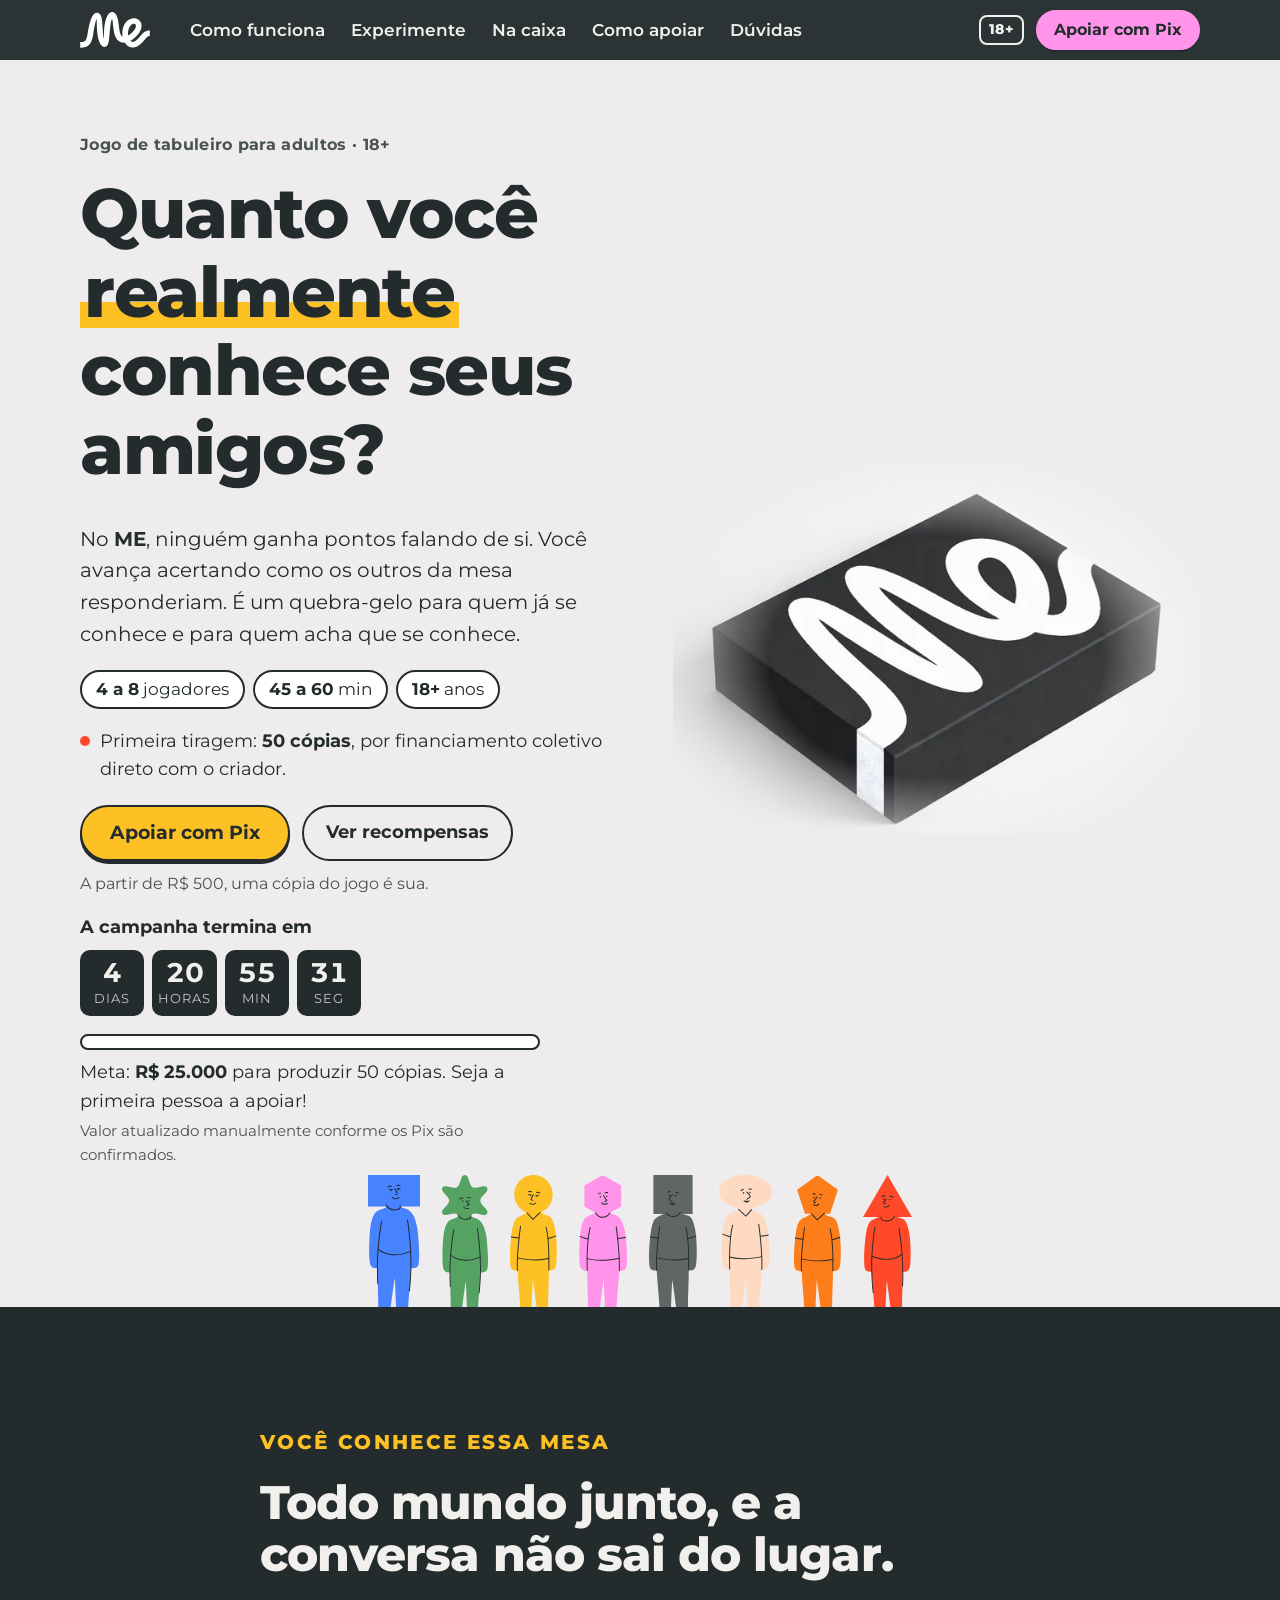
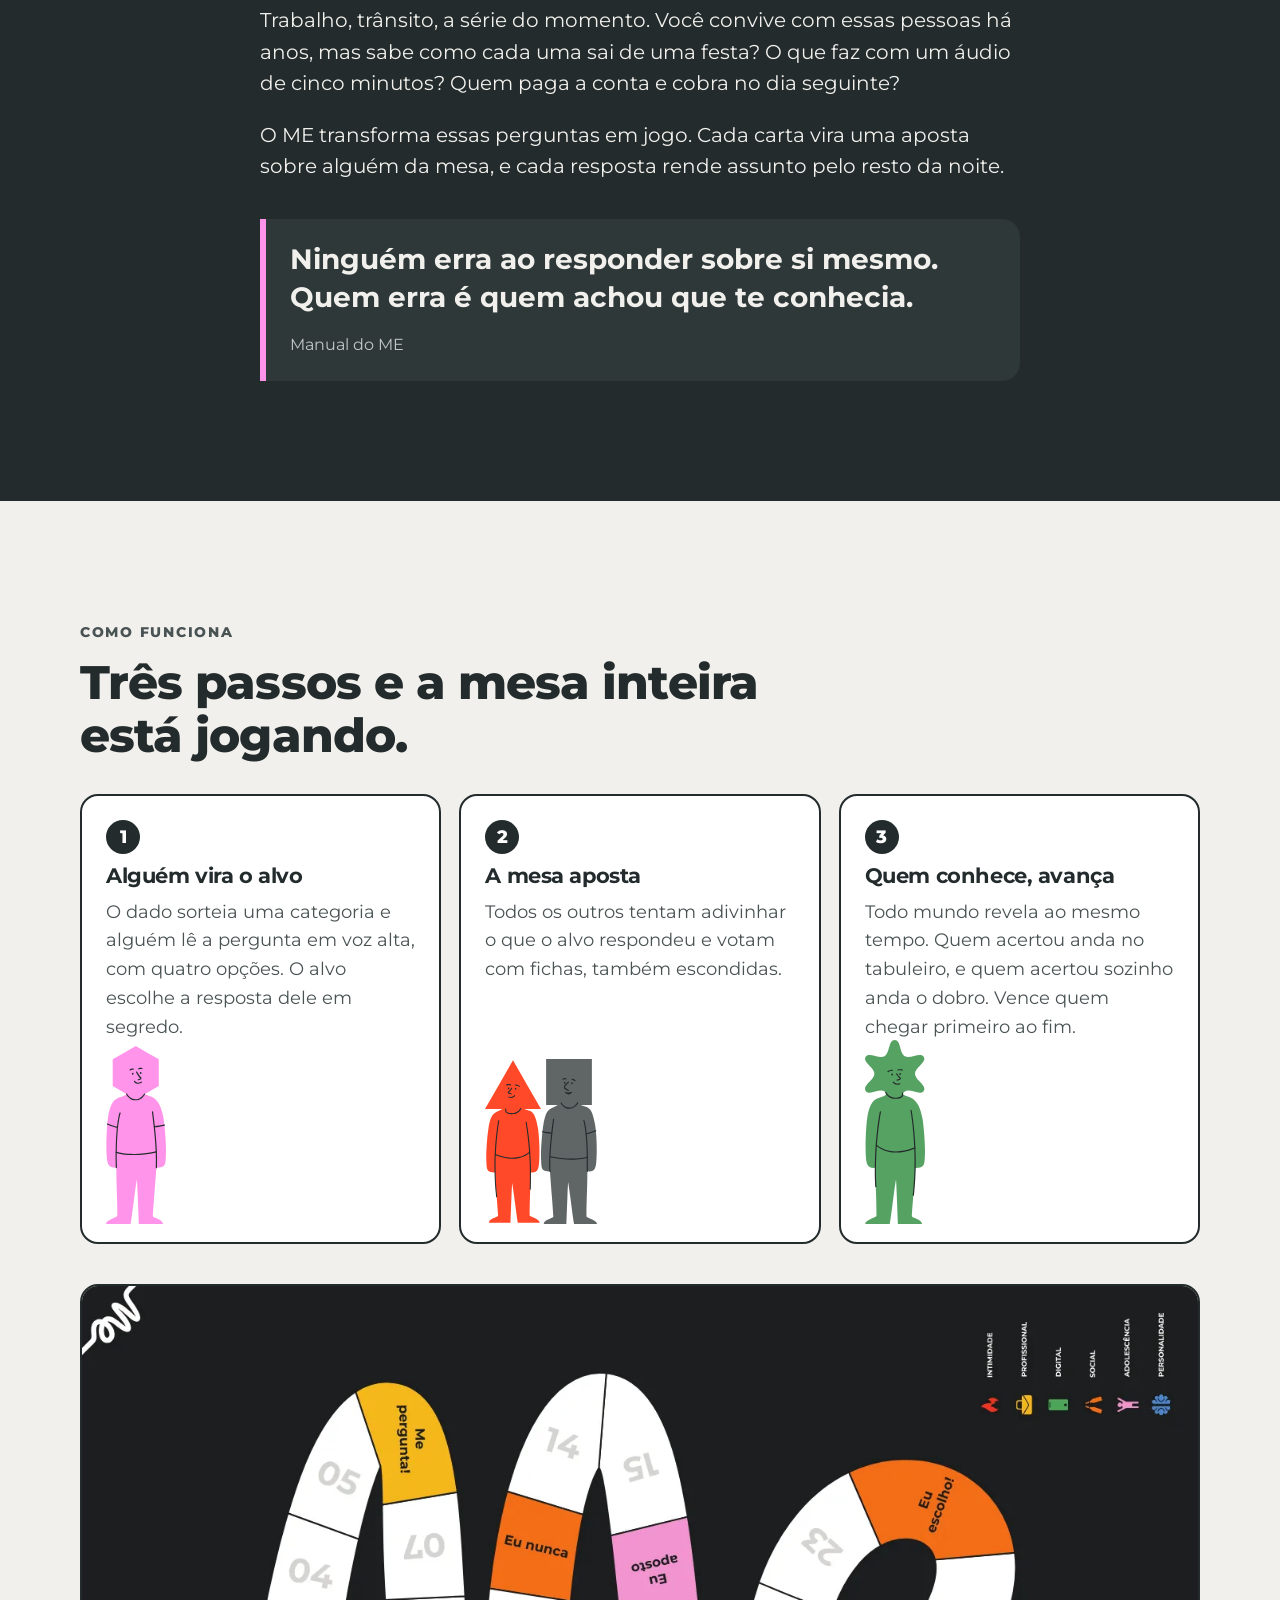
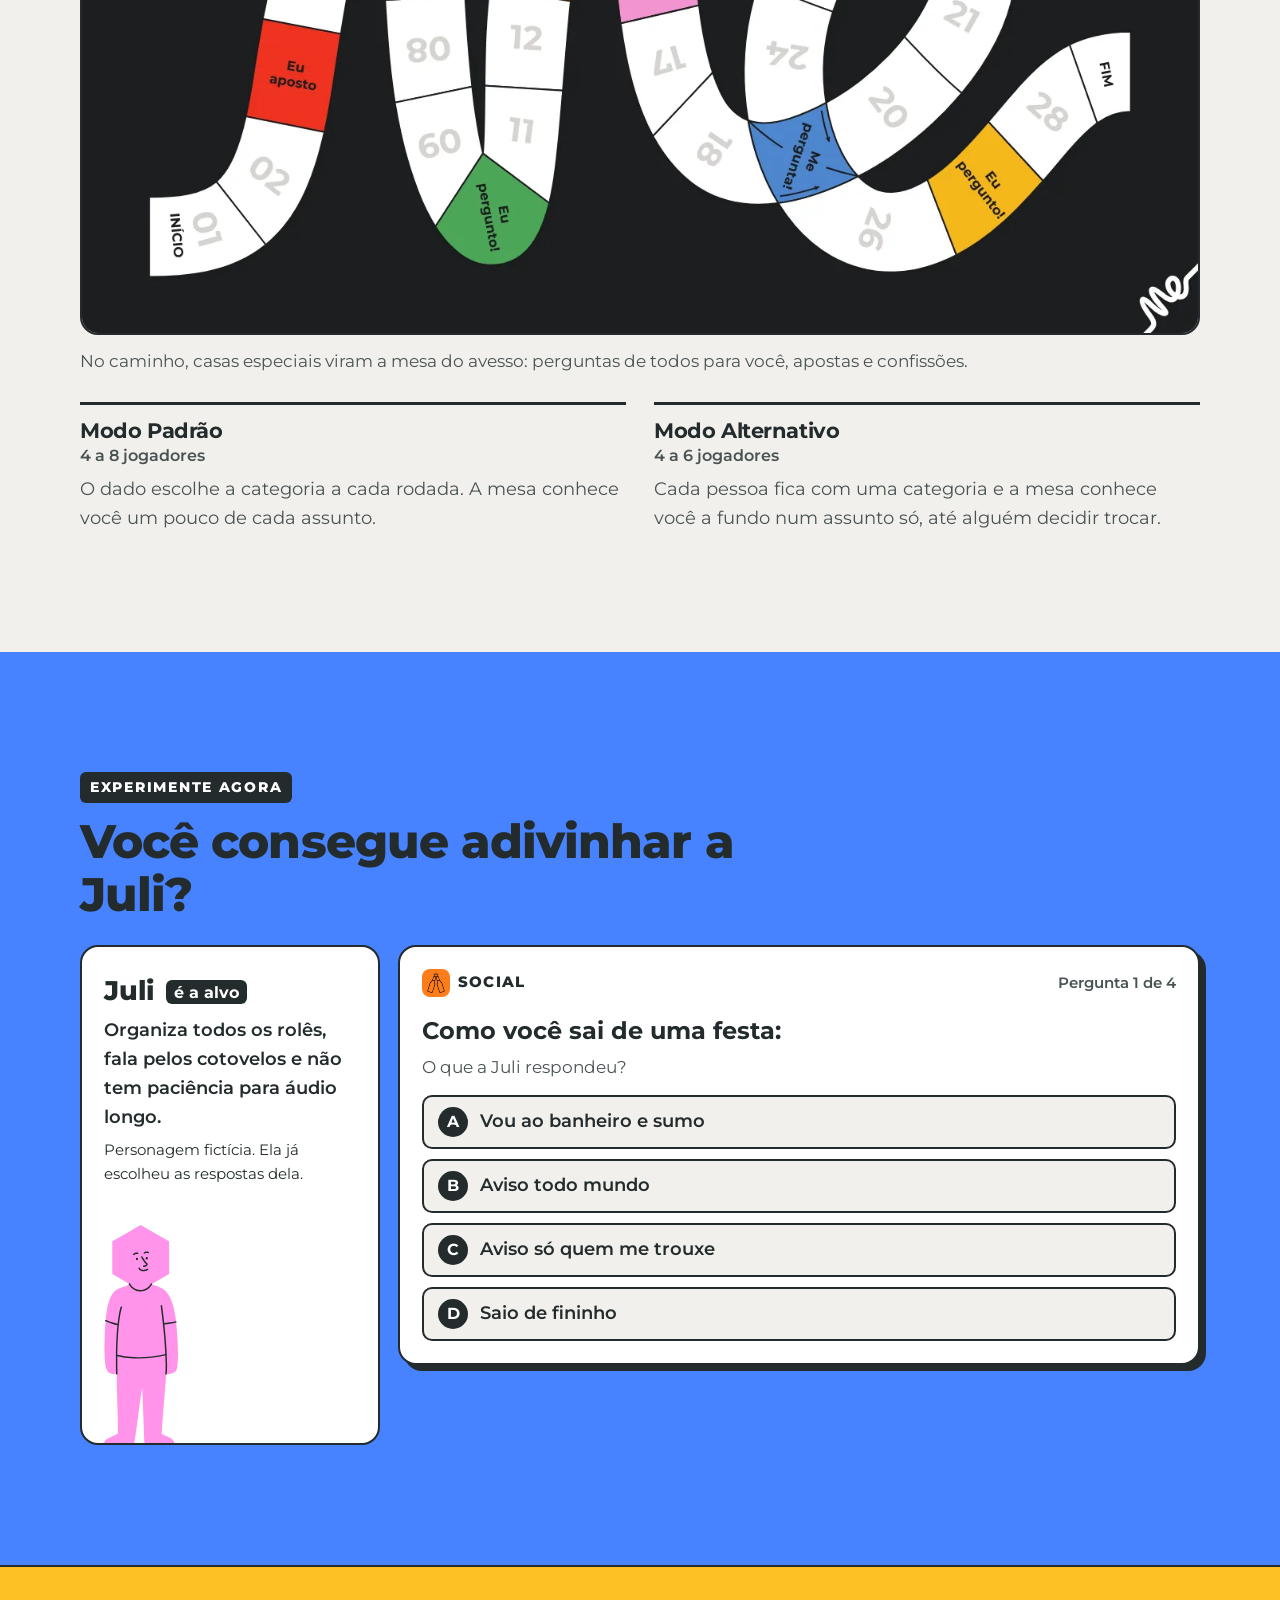
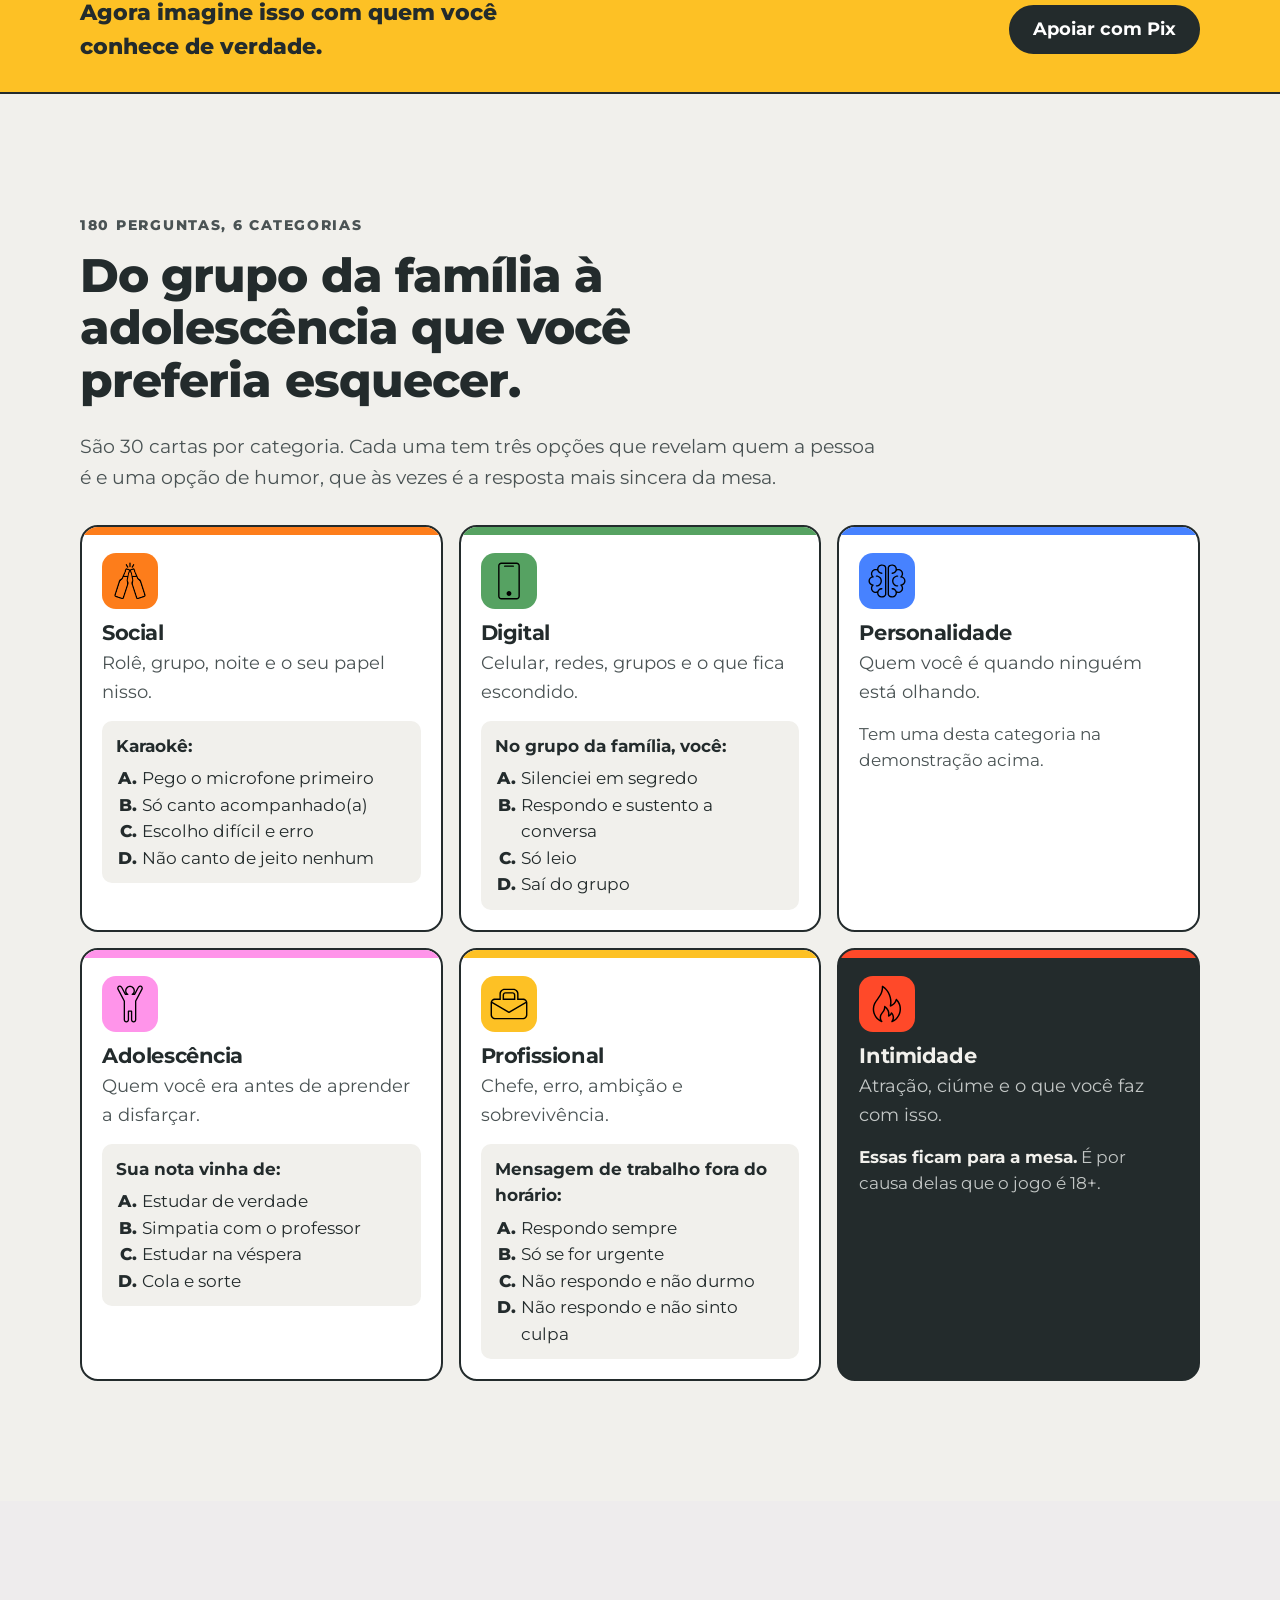
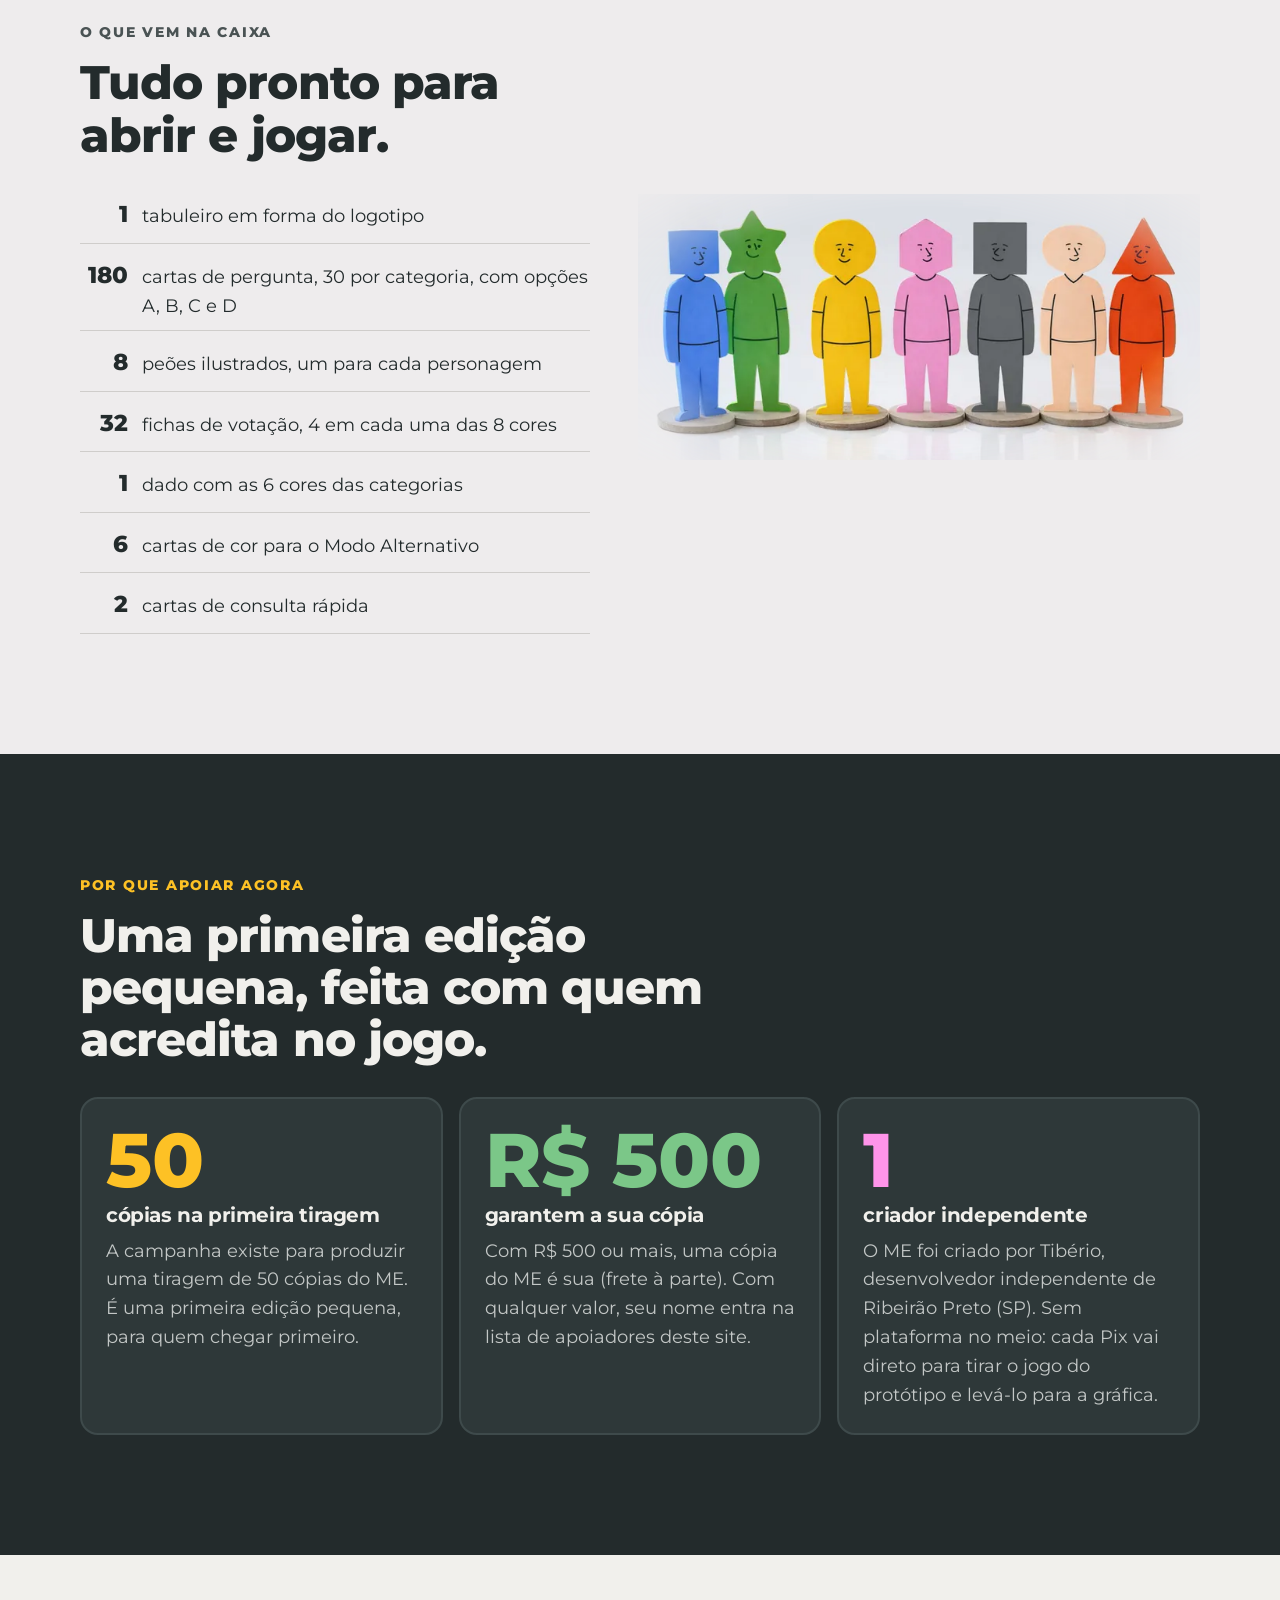
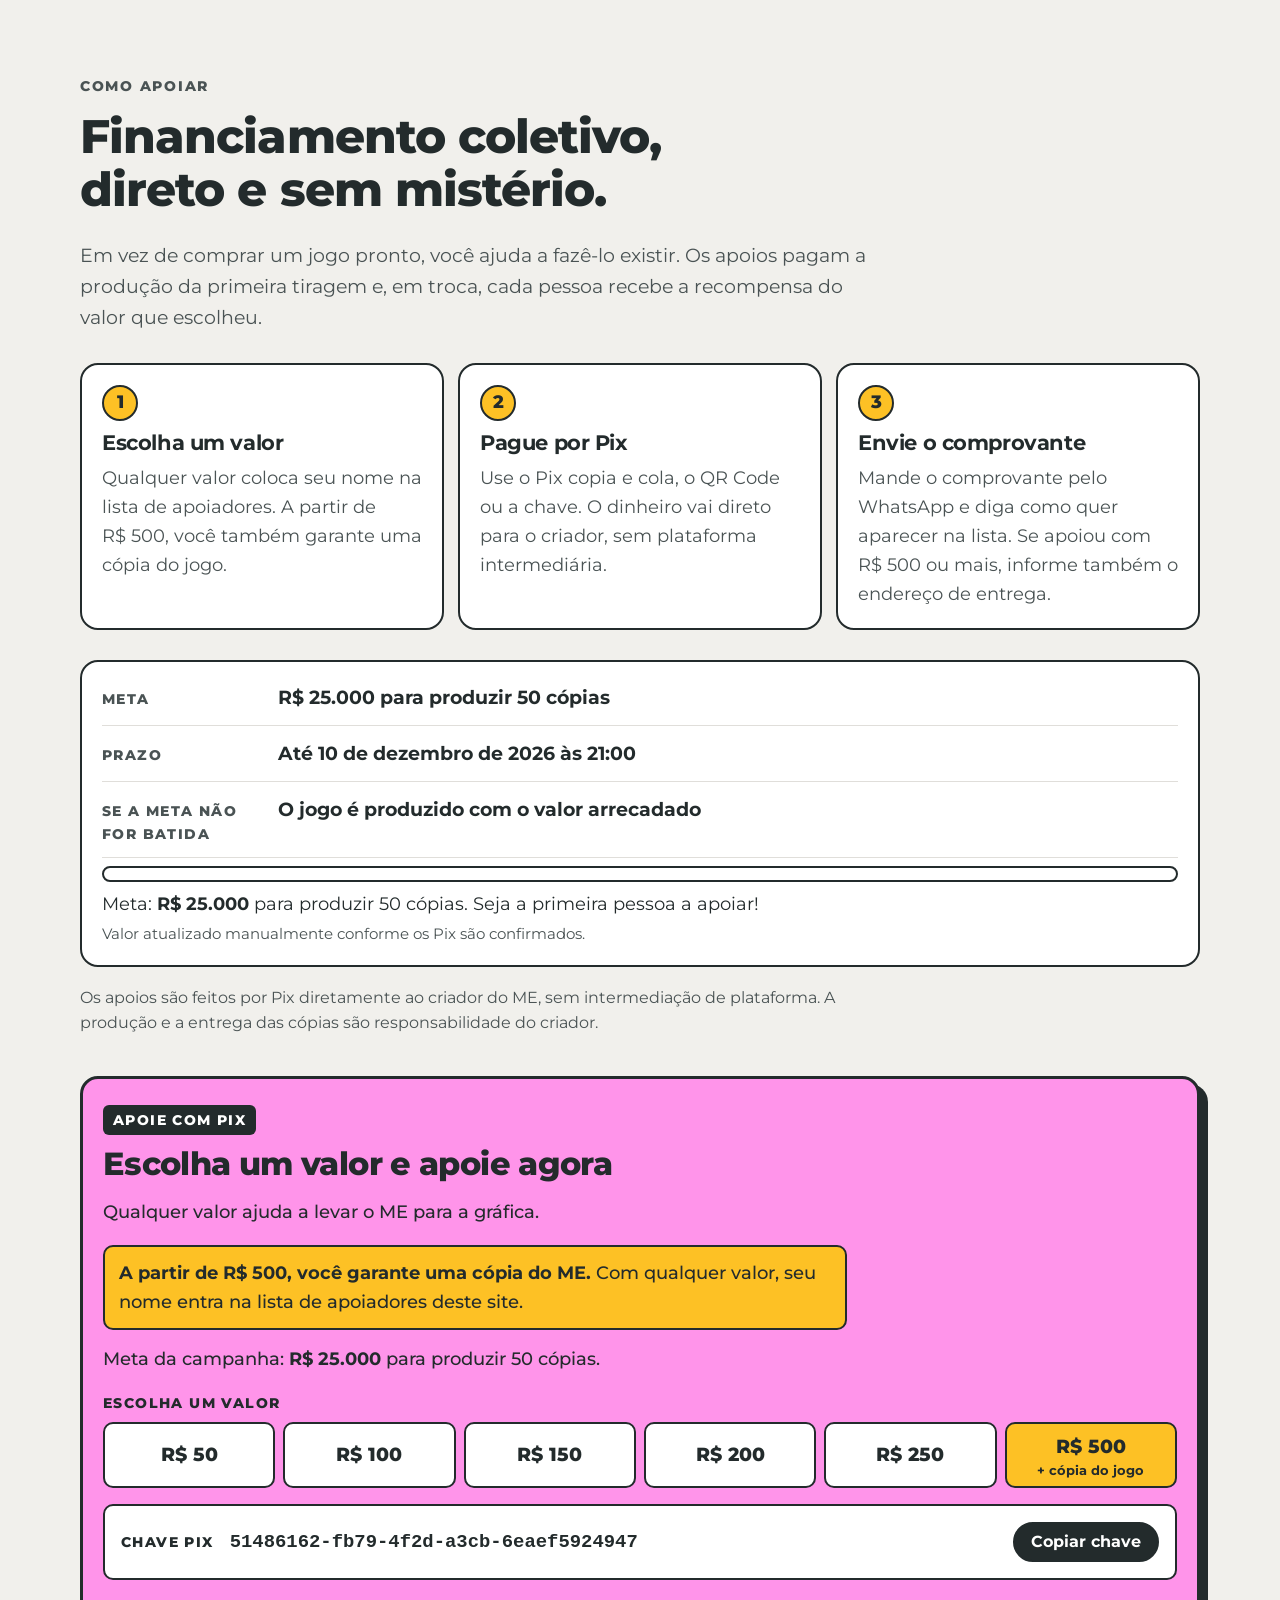
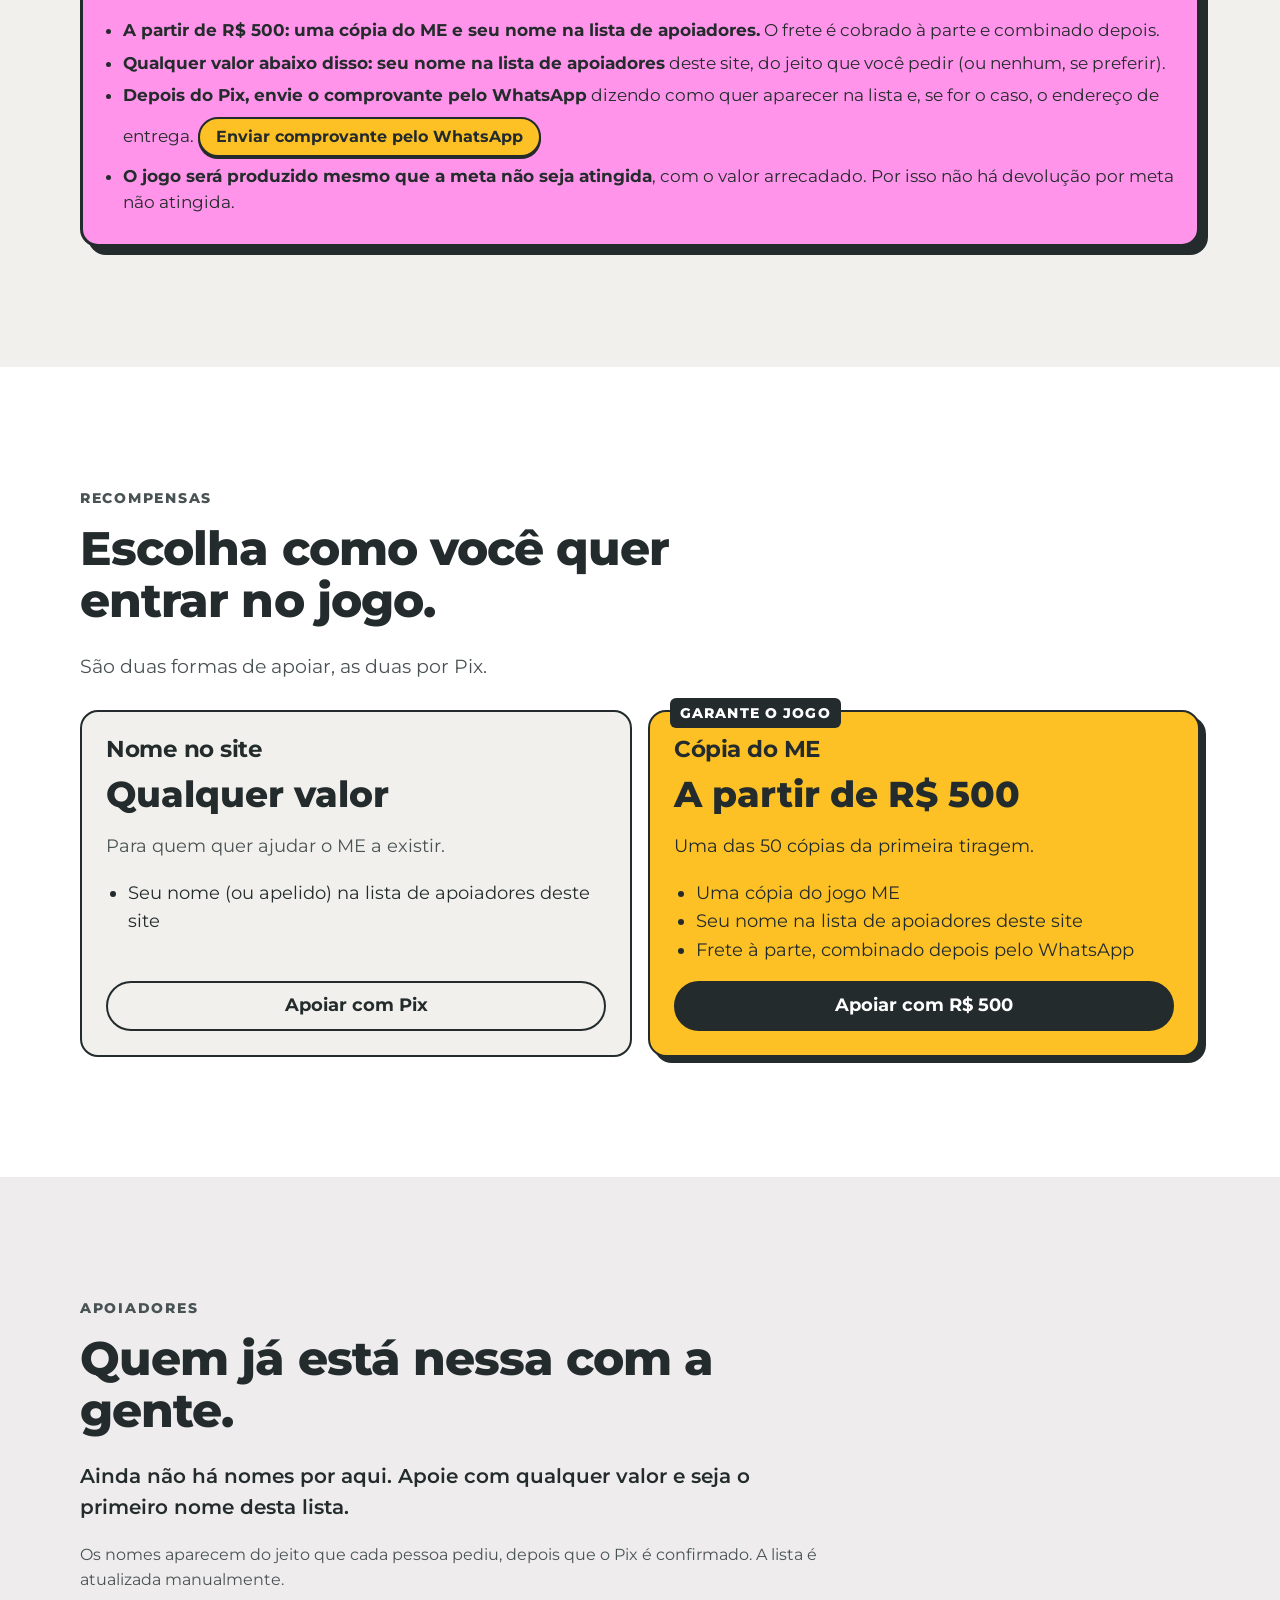
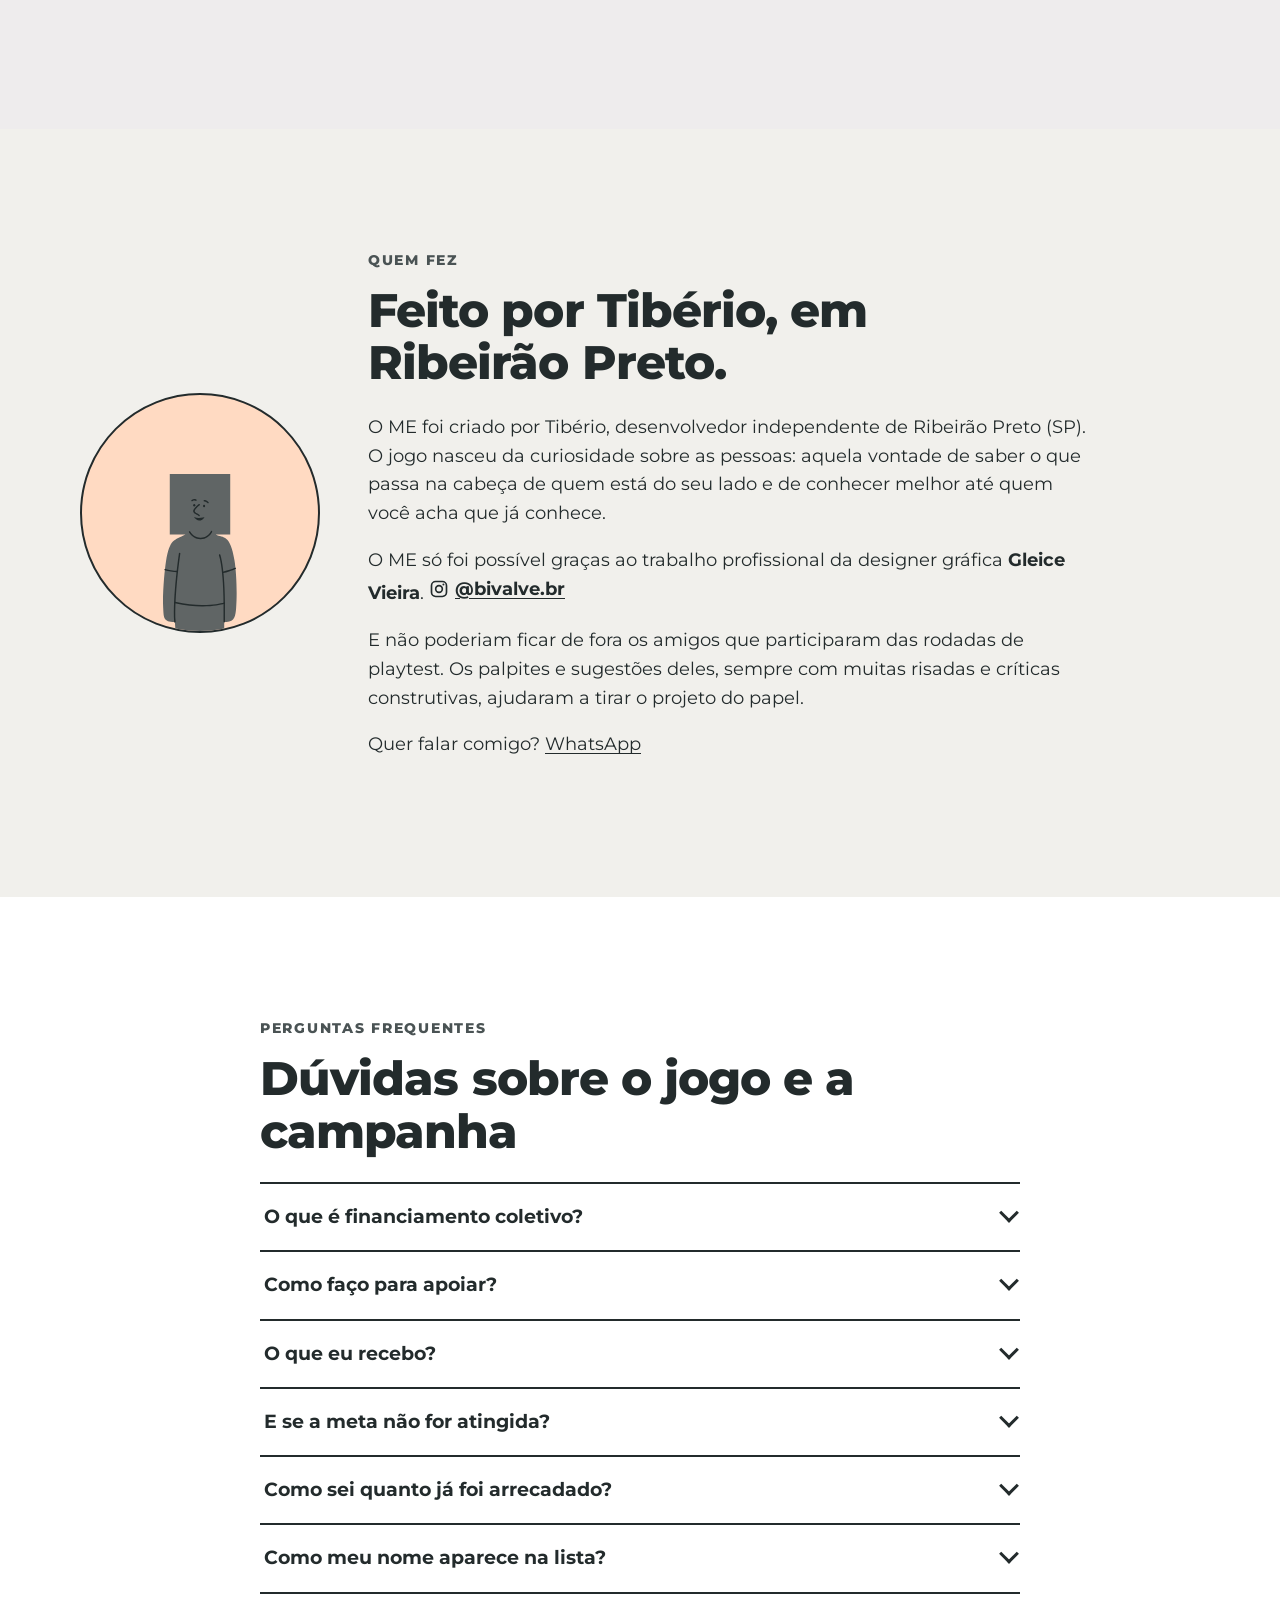
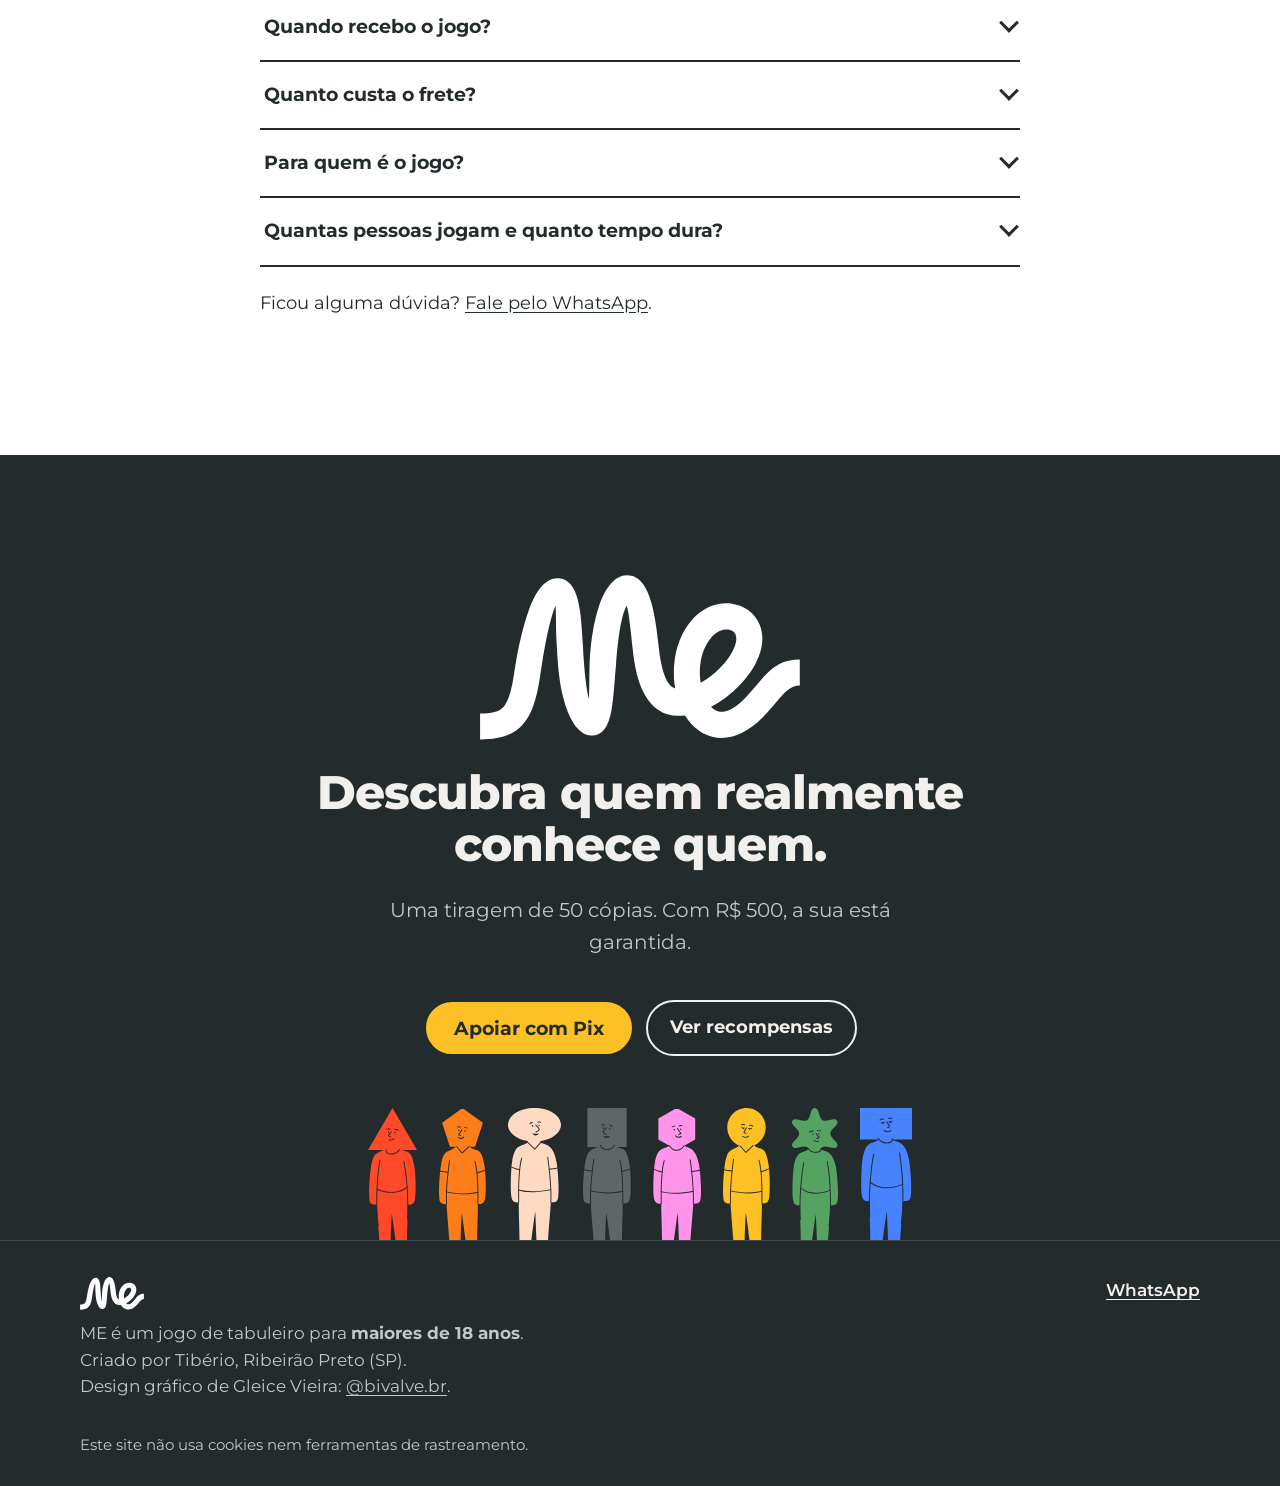
==== index.html @ 903f113d "deploy from branch" ====
<!doctype html>
<html lang="pt-BR">
<head>
  <meta charset="utf-8">
  <meta name="viewport" content="width=device-width, initial-scale=1">
  <title>ME · Quanto você realmente conhece seus amigos? | Jogo de tabuleiro 18+</title>
  <meta name="description" content="ME é um party game para maiores de 18 anos: você avança acertando como seus amigos responderiam a perguntas sobre eles mesmos. De 4 a 8 jogadores. Primeira tiragem de 50 cópias, por financiamento coletivo com apoio via Pix.">
  <link rel="canonical" href="https://playme.app.br/">
  <meta name="theme-color" content="#232B2C">
  <meta name="color-scheme" content="light">

  <!-- Compartilhamento (não depende de dados da campanha) -->
  <meta property="og:type" content="website">
  <meta property="og:locale" content="pt_BR">
  <meta property="og:site_name" content="ME">
  <meta property="og:url" content="https://playme.app.br/">
  <meta property="og:title" content="ME · Quanto você realmente conhece seus amigos?">
  <meta property="og:description" content="Um jogo de tabuleiro para maiores de 18 anos em que você só avança se acertar como os outros responderiam. Primeira tiragem: 50 cópias.">
  <meta property="og:image" content="https://playme.app.br/assets/img/og-me.png">
  <meta property="og:image:width" content="1200">
  <meta property="og:image:height" content="630">
  <meta property="og:image:alt" content="Logo do jogo ME e seus oito personagens coloridos sobre fundo escuro">
  <meta name="twitter:card" content="summary_large_image">
  <meta name="twitter:title" content="ME · Quanto você realmente conhece seus amigos?">
  <meta name="twitter:description" content="Um jogo de tabuleiro para maiores de 18 anos em que você só avança se acertar como os outros responderiam. Primeira tiragem: 50 cópias.">
  <meta name="twitter:image" content="https://playme.app.br/assets/img/og-me.png">

  <link rel="icon" href="assets/img/favicon.svg" type="image/svg+xml">
  <link rel="apple-touch-icon" href="assets/img/apple-touch-icon.png">
  <link rel="preload" href="assets/fonts/montserrat-latin-var.woff2" as="font" type="font/woff2" crossorigin>
  <link rel="stylesheet" href="assets/css/style.css">
  <script>document.documentElement.classList.add("js");</script>
  <script src="assets/js/config.js" defer></script>
  <script src="assets/js/main.js" defer></script>
</head>
<body>
  <svg class="sprite" aria-hidden="true" focusable="false" xmlns="http://www.w3.org/2000/svg">
    <symbol id="logo-me" viewBox="0 46 1417 733"><path fill="currentColor" d="M 1101.7 411.3 L 1101.7 411.2 C 1102.0 410.7 1102.3 410.3 1102.6 409.9 L 1102.7 409.7 C 1103.0 409.3 1103.3 408.9 1103.6 408.5 L 1103.7 408.3 C 1104.0 407.9 1104.3 407.4 1104.6 407.0 C 1134.0 362.7 1139.7 330.2 1131.7 309.9 C 1129.3 304.0 1125.4 299.2 1120.4 295.5 C 1114.7 291.3 1107.6 288.6 1099.6 287.5 C 1076.5 284.3 1048.6 294.3 1025.9 320.7 C 979.3 374.9 965.9 453.7 976.8 522.8 C 993.4 513.7 1009.4 503.2 1024.3 491.8 C 1055.5 467.8 1082.0 439.8 1101.7 411.3 Z M 1023.0 629.1 C 1033.1 639.6 1044.3 647.0 1056.1 650.0 C 1084.5 657.1 1123.0 642.4 1171.1 593.8 C 1191.1 573.5 1208.4 552.9 1224.3 534.2 C 1279.9 468.4 1320.2 420.7 1416.1 420.4 L 1416.1 535.7 C 1374.1 535.9 1348.2 566.6 1312.5 608.9 C 1295.6 628.9 1277.1 650.8 1253.4 674.8 C 1172.1 757.1 1094.3 778.9 1028.1 762.2 C 990 752.6 957.4 730.6 931.2 700.2 C 922.7 690.3 914.8 679.4 907.6 667.7 C 819.6 679.4 764.1 637.4 727.9 572.6 C 692.9 510.2 681.7 427.5 674.6 360.1 C 672.9 344.5 657.3 186.8 649.0 183.6 C 603.6 261.6 601.4 535.9 582.4 643.7 C 568.5 722.3 539.7 759.1 490.0 757.0 C 450.2 755.4 413.0 715.5 388.2 650.7 C 351.5 554.6 345.2 456.4 339.7 355.2 C 334.9 266.9 337.8 205.9 334.0 181.8 C 301.3 261.3 278.8 408.7 265.9 495.3 C 250.7 598.1 228.8 664.8 188.5 709.0 C 144.1 757.6 85.8 774.2 0.4 774.1 L 0.4 658.8 C 51.8 658.8 84.1 651.8 103 631.2 C 125.8 606.2 139.7 558.0 151.5 478.6 C 165.8 382.0 189.5 274.2 218.0 196.7 C 248.5 113.3 291.1 57.7 346.6 60.1 C 439.5 64.1 447.4 209.7 455.1 349.3 C 459.2 424.5 464.9 523.8 481.8 595.7 C 484.9 561.1 483.5 471.6 486.0 423.2 C 490.9 328.1 506.5 245.3 526.7 184.4 C 555.2 98.6 600.3 47.6 649.6 46.9 C 704.2 46.0 738.2 94.6 758.6 167.3 C 772.8 217.7 782.6 283.7 789.5 348.3 C 795.4 404.4 804.4 472.4 828.8 516.1 C 837.1 530.9 848.4 542.4 864.1 548.1 C 846.7 447.0 866.9 328.5 938.1 245.6 C 988.8 186.5 1056.7 164.8 1115.4 173.0 C 1142.4 176.7 1167.5 186.7 1188.7 202.3 C 1210.6 218.4 1228.1 240.3 1238.9 267.4 C 1259.9 320.0 1254.2 390.6 1200.9 470.8 C 1200.5 471.4 1200.1 472.0 1199.7 472.6 L 1199.6 472.7 C 1199.3 473.3 1198.9 473.8 1198.5 474.4 L 1198.3 474.7 C 1197.9 475.3 1197.6 475.8 1197.2 476.3 L 1196.9 476.7 C 1196.6 477.2 1196.3 477.6 1196.0 478.1 L 1195.6 478.7 L 1194.8 479.8 L 1194.2 480.6 L 1193.5 481.6 L 1192.9 482.5 L 1192.8 482.5 L 1192.1 483.6 L 1191.4 484.6 L 1191.2 484.8 C 1165.6 520.1 1132.6 554.4 1094.4 583.6 C 1072.3 600.6 1048.3 616.0 1023.0 629.1"/></symbol>
    <symbol id="ic-social" viewBox="350.59 335.16 40.84 40.84"><path fill-rule="evenodd" d="M 385.62 370.37 L 381.07 356.25 C 380.35 354.81 379.21 354.68 378.5 353.70 C 378.28 353.40 377.85 352.39 377.67 351.98 L 377.44 351.45 L 373.94 351.45 L 374.31 353.07 C 374.40 353.51 374.64 354.57 374.64 354.95 C 374.64 356.16 373.78 356.93 374.05 358.52 L 378.62 372.63 C 378.72 372.77 379.31 372.51 379.51 372.45 L 382.15 371.58 L 384.79 370.74 C 385.00 370.67 385.63 370.54 385.62 370.37 Z M 371.01 336.65 C 371.36 336.65 371.64 336.94 371.64 337.28 L 371.64 340.87 C 371.64 341.23 371.36 341.51 371.01 341.51 C 370.66 341.51 370.37 341.23 370.37 340.87 L 370.37 337.28 C 370.37 336.94 370.66 336.65 371.01 336.65 Z M 375.09 338.41 C 374.79 338.24 374.40 338.34 374.22 338.64 L 372.75 341.14 C 372.57 341.44 372.67 341.83 372.98 342.01 C 373.28 342.18 373.67 342.08 373.85 341.78 L 375.32 339.28 C 375.5 338.98 375.39 338.59 375.09 338.41 Z M 366.92 338.41 C 367.23 338.24 367.62 338.34 367.80 338.64 L 369.26 341.14 C 369.44 341.44 369.34 341.83 369.04 342.01 C 368.74 342.18 368.35 342.08 368.17 341.78 L 366.70 339.28 C 366.52 338.98 366.62 338.59 366.92 338.41 Z M 356.40 370.37 L 360.95 356.25 C 361.66 354.81 362.81 354.68 363.52 353.70 C 363.74 353.40 364.16 352.39 364.35 351.98 L 364.57 351.45 L 368.08 351.45 L 367.71 353.07 C 367.62 353.51 367.37 354.57 367.37 354.95 C 367.37 356.16 368.23 356.93 367.97 358.52 L 363.39 372.63 C 363.30 372.77 362.71 372.51 362.51 372.45 L 359.87 371.58 L 357.23 370.74 C 357.02 370.67 356.39 370.54 356.40 370.37 Z M 365.11 350.18 L 367.05 345.57 C 367.08 344.60 367.27 344.54 367.57 344.01 L 368.67 344.35 L 369.76 344.72 C 369.69 345.32 369.82 345.49 369.27 346.29 L 368.37 350.18 Z M 369.07 343.11 C 368.67 342.98 368.27 342.84 367.82 342.71 C 367.09 342.49 366.71 342.77 366.44 343.38 C 366.29 343.71 365.73 344.71 365.73 344.98 C 365.69 345.98 365.83 345.69 365.56 346.26 C 364.75 348.04 363.86 349.83 363.09 351.61 C 362.33 353.37 362.62 352.81 360.99 353.85 C 359.81 354.62 359.84 355.24 359.37 356.68 L 355.58 368.44 C 355.21 369.57 354.37 371.21 356.32 371.82 L 359.46 372.84 L 362.61 373.86 C 364.55 374.5 364.82 372.68 365.18 371.55 L 369 359.80 C 369.46 358.35 369.85 357.87 369.33 356.55 C 368.62 354.75 368.53 355.37 368.94 353.51 C 369.36 351.60 369.69 349.64 370.07 347.73 C 370.19 347.09 370.13 347.42 370.69 346.58 C 370.82 346.40 370.93 345.57 371.01 345.10 C 371.08 345.57 371.20 346.40 371.32 346.58 C 371.89 347.42 371.83 347.09 371.95 347.73 C 372.32 349.64 372.66 351.60 373.07 353.51 C 373.48 355.37 373.39 354.75 372.69 356.55 C 372.17 357.87 372.56 358.35 373.02 359.80 L 376.83 371.55 C 377.20 372.68 377.47 374.5 379.41 373.86 L 382.55 372.84 L 385.70 371.82 C 387.65 371.21 386.80 369.57 386.44 368.44 L 382.65 356.68 C 382.18 355.24 382.21 354.62 381.03 353.85 C 379.40 352.81 379.69 353.37 378.93 351.61 C 378.16 349.83 377.27 348.04 376.46 346.26 C 376.18 345.69 376.33 345.98 376.29 344.98 C 376.28 344.71 375.73 343.71 375.58 343.38 C 375.31 342.77 374.93 342.49 374.20 342.71 C 373.75 342.84 373.35 342.98 372.94 343.11 C 372.55 343.24 372.14 343.37 371.69 343.52 C 371.33 343.64 371.12 343.82 371.01 344.04 C 370.90 343.82 370.69 343.64 370.33 343.52 C 369.88 343.37 369.47 343.24 369.07 343.11 Z M 376.91 350.18 L 374.97 345.57 C 374.94 344.60 374.75 344.54 374.45 344.01 L 373.35 344.35 L 372.25 344.72 C 372.32 345.32 372.20 345.49 372.75 346.29 L 373.64 350.18 Z M 376.91 350.18 "/><path fill-rule="evenodd" class="in" style="fill:var(--cat,#fff)" d="M 372.75 346.29 L 373.64 350.18 L 376.91 350.18 L 374.97 345.57 C 374.94 344.60 374.75 344.54 374.45 344.01 L 373.35 344.35 L 372.25 344.72 C 372.32 345.32 372.20 345.49 372.75 346.29 Z M 367.05 345.57 L 365.11 350.18 L 368.37 350.18 L 369.27 346.29 C 369.82 345.49 369.69 345.32 369.76 344.72 L 368.67 344.35 L 367.57 344.01 C 367.27 344.54 367.08 344.60 367.05 345.57 Z M 360.95 356.25 L 356.40 370.37 C 356.39 370.54 357.02 370.67 357.23 370.74 L 359.87 371.58 L 362.51 372.45 C 362.71 372.51 363.30 372.77 363.39 372.63 L 367.97 358.52 C 368.23 356.93 367.37 356.16 367.37 354.95 C 367.37 354.57 367.62 353.51 367.71 353.07 L 368.08 351.45 L 364.57 351.45 L 364.35 351.98 C 364.16 352.39 363.74 353.40 363.52 353.70 C 362.81 354.68 361.66 354.81 360.95 356.25 Z M 374.05 358.52 L 378.62 372.63 C 378.72 372.77 379.31 372.51 379.51 372.45 L 382.15 371.58 L 384.79 370.74 C 385.00 370.67 385.63 370.54 385.62 370.37 L 381.07 356.25 C 380.35 354.81 379.21 354.68 378.5 353.70 C 378.28 353.40 377.85 352.39 377.67 351.98 L 377.44 351.45 L 373.94 351.45 L 374.31 353.07 C 374.40 353.51 374.64 354.57 374.64 354.95 C 374.64 356.16 373.78 356.93 374.05 358.52 "/></symbol>
    <symbol id="ic-digital" viewBox="346.37 337.35 38.16 38.16"><path fill-rule="evenodd" class="in" style="fill:var(--cat,#fff)" d="M 358.16 339.51 L 372.73 339.51 C 374.05 339.51 375.13 340.59 375.13 341.92 L 375.13 370.94 C 375.13 372.26 374.05 373.35 372.73 373.35 L 358.16 373.35 C 356.83 373.35 355.75 372.26 355.75 370.94 L 355.75 341.92 C 355.75 340.59 356.83 339.51 358.16 339.51 "/><path d="M 358.16 338.85 L 372.73 338.85 C 373.57 338.85 374.33 339.19 374.89 339.75 L 374.89 339.75 C 375.45 340.31 375.80 341.08 375.80 341.92 L 375.80 370.94 C 375.80 371.78 375.45 372.55 374.89 373.10 L 374.89 373.11 C 374.33 373.66 373.57 374.01 372.73 374.01 L 358.16 374.01 C 357.31 374.01 356.55 373.66 355.99 373.11 L 355.98 373.10 C 355.43 372.55 355.08 371.78 355.08 370.94 L 355.08 341.92 C 355.08 341.08 355.43 340.31 355.98 339.75 L 355.99 339.75 C 356.55 339.19 357.31 338.85 358.16 338.85 Z M 361.30 342.92 C 360.94 342.92 360.64 342.62 360.64 342.26 C 360.64 341.89 360.94 341.60 361.30 341.60 L 369.57 341.60 C 369.94 341.60 370.23 341.89 370.23 342.26 C 370.23 342.62 369.94 342.92 369.57 342.92 Z M 365.44 366.02 C 366.72 366.02 367.75 367.05 367.75 368.33 C 367.75 369.61 366.72 370.65 365.44 370.65 C 364.16 370.65 363.12 369.61 363.12 368.33 C 363.12 367.05 364.16 366.02 365.44 366.02 Z M 372.73 340.17 L 358.16 340.17 C 357.67 340.17 357.24 340.37 356.92 340.68 L 356.92 340.69 C 356.60 341.00 356.41 341.44 356.41 341.92 L 356.41 370.94 C 356.41 371.42 356.60 371.85 356.92 372.17 L 356.92 372.17 C 357.24 372.49 357.67 372.68 358.16 372.68 L 372.73 372.68 C 373.21 372.68 373.64 372.49 373.96 372.17 L 373.96 372.17 C 374.28 371.85 374.47 371.42 374.47 370.94 L 374.47 341.92 C 374.47 341.44 374.28 341.00 373.96 340.69 L 373.96 340.68 C 373.64 340.37 373.21 340.17 372.73 340.17 "/></symbol>
    <symbol id="ic-personalidade" viewBox="348.16 336.26 40.34 40.34"><path fill-rule="evenodd" class="in" style="fill:var(--cat,#fff)" d="M 359.15 345.67 C 358.53 343.54 359.71 341.29 361.83 340.60 C 363.99 339.90 367.01 340.97 367.01 343.24 L 367.01 369.61 C 367.01 371.89 363.99 372.96 361.83 372.25 C 359.71 371.57 358.53 369.32 359.15 367.19 C 357.32 368.44 354.82 368.01 353.51 366.21 C 352.20 364.41 352.57 361.89 354.32 360.54 C 352.11 360.47 350.33 358.66 350.33 356.43 C 350.33 354.20 352.11 352.38 354.32 352.32 C 352.57 350.96 352.20 348.45 353.51 346.65 C 354.82 344.84 357.32 344.42 359.15 345.67 Z M 377.51 345.67 C 378.14 343.54 376.96 341.29 374.83 340.60 C 372.67 339.90 369.66 340.97 369.66 343.24 L 369.66 369.61 C 369.66 371.89 372.67 372.96 374.83 372.25 C 376.96 371.57 378.14 369.32 377.51 367.19 C 379.34 368.44 381.84 368.01 383.15 366.21 C 384.46 364.41 384.10 361.89 382.34 360.54 C 384.55 360.47 386.33 358.66 386.33 356.43 C 386.33 354.20 384.55 352.38 382.34 352.32 C 384.10 350.96 384.46 348.45 383.15 346.65 C 381.84 344.84 379.34 344.42 377.51 345.67 "/><path d="M 358.32 344.40 L 358.32 344.37 L 358.32 344.22 L 358.32 344.18 C 358.40 343.06 358.86 342.05 359.58 341.27 L 359.59 341.25 L 359.64 341.21 L 359.66 341.18 L 359.67 341.17 L 359.70 341.14 L 359.72 341.12 C 360.02 340.82 360.37 340.56 360.75 340.34 L 360.90 340.26 L 360.91 340.26 L 360.95 340.24 L 360.96 340.23 L 361.01 340.21 L 361.05 340.19 L 361.06 340.18 C 361.49 339.98 361.95 339.84 362.44 339.77 L 362.44 339.77 L 362.46 339.77 C 362.71 339.73 362.97 339.71 363.23 339.71 C 364.13 339.71 365.05 339.94 365.82 340.35 C 366.62 340.79 367.26 341.45 367.53 342.30 C 367.63 342.60 367.68 342.91 367.68 343.24 L 367.68 369.61 C 367.68 369.94 367.63 370.26 367.53 370.56 C 367.26 371.41 366.62 372.07 365.82 372.51 C 365.05 372.92 364.13 373.14 363.23 373.14 C 363.02 373.14 362.82 373.13 362.62 373.11 L 362.61 373.10 L 362.59 373.10 C 361.47 372.99 360.47 372.48 359.71 371.73 C 358.88 370.89 358.35 369.75 358.32 368.49 L 358.32 368.47 L 358.31 368.35 L 358.31 368.34 C 357.57 368.58 356.78 368.64 356.02 368.51 C 354.84 368.30 353.73 367.65 352.97 366.60 C 352.21 365.56 351.93 364.30 352.10 363.12 C 352.21 362.35 352.50 361.62 352.96 360.98 C 352.21 360.73 351.55 360.31 351.01 359.76 C 350.17 358.90 349.66 357.72 349.66 356.43 C 349.66 355.14 350.17 353.96 351.01 353.10 C 351.55 352.55 352.21 352.12 352.96 351.88 C 352.50 351.24 352.21 350.50 352.10 349.74 C 351.93 348.55 352.21 347.30 352.97 346.25 C 353.73 345.20 354.84 344.55 356.02 344.35 C 356.78 344.22 357.57 344.27 358.31 344.51 L 358.31 344.51 Z M 373.44 371.79 C 373.48 371.79 373.52 371.78 373.57 371.78 C 373.71 371.78 373.85 371.78 373.99 371.76 L 374.01 371.76 L 374.03 371.75 L 374.07 371.75 L 374.09 371.75 L 374.10 371.74 C 374.28 371.71 374.46 371.67 374.63 371.62 C 374.75 371.57 374.87 371.53 374.99 371.48 L 375.03 371.46 L 375.05 371.44 L 375.07 371.44 L 375.09 371.42 L 375.10 371.42 L 375.13 371.41 L 375.14 371.40 L 375.17 371.39 L 375.18 371.38 L 375.22 371.36 L 375.24 371.35 L 375.25 371.34 L 375.29 371.32 L 375.31 371.31 C 375.56 371.16 375.79 370.98 376 370.78 C 376.16 370.61 376.31 370.43 376.44 370.23 L 376.44 370.23 L 376.50 370.13 L 376.51 370.13 L 376.58 369.99 L 376.59 369.98 L 376.60 369.95 L 376.61 369.95 L 376.62 369.91 L 376.62 369.91 L 376.64 369.88 L 376.64 369.87 L 376.68 369.80 L 376.68 369.80 L 376.69 369.77 L 376.70 369.76 L 376.71 369.73 L 376.71 369.72 L 376.73 369.69 L 376.73 369.68 L 376.75 369.66 L 376.76 369.62 L 376.76 369.60 L 376.77 369.58 L 376.78 369.57 L 376.79 369.54 L 376.79 369.53 L 376.82 369.45 L 376.83 369.43 L 376.83 369.41 L 376.84 369.39 L 376.85 369.37 L 376.85 369.35 L 376.86 369.33 L 376.87 369.31 L 376.87 369.29 C 376.96 368.99 377.00 368.67 377.00 368.35 C 377.00 367.40 376.62 366.54 376 365.91 L 375.96 365.88 C 375.35 365.28 374.50 364.91 373.57 364.91 C 373.19 364.91 372.89 364.60 372.89 364.23 C 372.89 363.86 373.19 363.56 373.57 363.56 C 374.86 363.56 376.04 364.08 376.91 364.92 L 376.95 364.96 C 377.45 365.46 377.84 366.07 378.08 366.75 C 378.80 367.18 379.63 367.32 380.42 367.18 C 381.26 367.03 382.06 366.57 382.61 365.82 C 383.16 365.07 383.35 364.16 383.23 363.30 C 383.11 362.45 382.66 361.64 381.93 361.07 C 381.64 360.84 381.58 360.42 381.81 360.13 C 381.94 359.96 382.14 359.87 382.34 359.87 C 383.26 359.83 384.09 359.44 384.69 358.82 C 385.29 358.21 385.66 357.36 385.66 356.43 C 385.66 355.5 385.29 354.65 384.69 354.03 C 384.08 353.41 383.25 353.02 382.32 352.99 C 381.95 352.98 381.66 352.67 381.67 352.30 C 381.67 352.09 381.78 351.91 381.93 351.79 C 382.66 351.22 383.11 350.41 383.23 349.55 C 383.35 348.69 383.16 347.79 382.61 347.04 C 382.06 346.29 381.26 345.82 380.42 345.68 C 379.63 345.54 378.80 345.67 378.08 346.10 C 377.84 346.78 377.45 347.40 376.95 347.90 C 376.08 348.76 374.89 349.30 373.57 349.30 C 373.19 349.30 372.89 349 372.89 348.62 C 372.89 348.25 373.19 347.95 373.57 347.95 C 374.51 347.95 375.37 347.57 376 346.94 C 376.62 346.32 377.00 345.46 377.00 344.51 C 377.00 343.56 376.62 342.70 376 342.08 L 375.96 342.05 L 375.91 341.99 L 375.89 341.98 L 375.87 341.96 L 375.85 341.94 L 375.76 341.87 L 375.75 341.86 L 375.72 341.83 L 375.70 341.82 L 375.69 341.81 L 375.67 341.79 L 375.66 341.78 L 375.64 341.76 L 375.62 341.76 L 375.60 341.74 L 375.57 341.72 L 375.56 341.71 L 375.53 341.69 L 375.53 341.69 L 375.50 341.67 L 375.5 341.66 L 375.47 341.65 L 375.46 341.64 L 375.43 341.62 L 375.42 341.62 L 375.40 341.60 L 375.39 341.60 L 375.36 341.58 L 375.36 341.58 L 375.33 341.56 L 375.32 341.55 L 375.22 341.5 L 375.21 341.5 L 375.11 341.44 L 375.10 341.44 L 375.07 341.42 L 375.07 341.42 L 375.03 341.40 L 375 341.39 L 374.99 341.38 L 374.92 341.35 L 374.91 341.35 C 374.86 341.32 374.80 341.30 374.75 341.28 L 374.71 341.27 L 374.67 341.26 L 374.65 341.25 L 374.63 341.24 L 374.61 341.24 L 374.61 341.24 L 374.59 341.23 L 374.57 341.23 L 374.57 341.22 L 374.56 341.22 L 374.54 341.21 L 374.53 341.21 L 374.52 341.21 L 374.50 341.20 L 374.49 341.20 L 374.49 341.20 L 374.47 341.19 L 374.45 341.19 L 374.43 341.18 L 374.41 341.18 L 374.41 341.18 L 374.40 341.17 L 374.38 341.17 L 374.37 341.17 L 374.36 341.17 L 374.33 341.16 L 374.32 341.16 L 374.31 341.16 L 374.25 341.14 L 374.25 341.14 L 374.23 341.14 L 374.21 341.14 L 374.21 341.13 C 374.00 341.09 373.78 341.07 373.57 341.07 C 373.52 341.07 373.48 341.07 373.44 341.06 L 373.43 341.06 C 372.74 341.06 372.05 341.23 371.49 341.53 C 370.97 341.81 370.57 342.21 370.41 342.71 C 370.35 342.87 370.33 343.05 370.33 343.24 L 370.33 369.61 C 370.33 369.81 370.35 369.98 370.41 370.14 C 370.57 370.64 370.97 371.05 371.49 371.33 C 372.05 371.63 372.74 371.79 373.43 371.79 Z M 378.35 368.34 L 378.35 368.35 L 378.35 368.47 L 378.35 368.49 C 378.31 369.75 377.78 370.89 376.95 371.73 C 376.19 372.48 375.19 372.99 374.07 373.10 L 374.05 373.10 L 374.05 373.11 C 373.84 373.13 373.64 373.14 373.43 373.14 C 372.53 373.14 371.61 372.92 370.85 372.51 C 370.04 372.07 369.41 371.41 369.13 370.56 C 369.03 370.26 368.98 369.94 368.98 369.61 L 368.98 343.24 C 368.98 342.91 369.03 342.60 369.13 342.30 C 369.41 341.45 370.04 340.79 370.85 340.35 C 371.61 339.94 372.53 339.71 373.43 339.71 C 373.69 339.71 373.95 339.73 374.20 339.77 L 374.22 339.77 L 374.23 339.77 L 374.25 339.78 C 374.73 339.85 375.18 339.98 375.60 340.18 L 375.61 340.19 L 375.65 340.21 L 375.71 340.23 L 375.71 340.24 L 375.76 340.26 L 375.76 340.26 L 375.91 340.34 C 376.30 340.56 376.64 340.82 376.94 341.12 L 376.96 341.14 L 376.99 341.17 L 377.00 341.18 L 377.03 341.21 L 377.07 341.25 L 377.08 341.27 C 377.80 342.05 378.26 343.06 378.34 344.18 L 378.34 344.22 L 378.35 344.37 L 378.35 344.40 L 378.35 344.51 L 378.35 344.51 C 379.10 344.27 379.89 344.22 380.64 344.35 C 381.82 344.55 382.93 345.20 383.69 346.25 C 384.46 347.30 384.73 348.55 384.56 349.74 C 384.46 350.50 384.16 351.24 383.70 351.88 C 384.45 352.12 385.12 352.55 385.65 353.10 C 386.49 353.96 387.00 355.14 387.00 356.43 C 387.00 357.72 386.49 358.90 385.65 359.76 C 385.12 360.31 384.45 360.73 383.70 360.98 C 384.16 361.62 384.46 362.35 384.56 363.12 C 384.73 364.30 384.46 365.56 383.69 366.60 C 382.93 367.65 381.82 368.30 380.64 368.51 C 379.89 368.64 379.10 368.58 378.35 368.34 Z M 379.04 350.84 C 379.41 350.84 379.71 351.14 379.71 351.51 C 379.71 351.89 379.41 352.19 379.04 352.19 C 377.87 352.19 376.81 352.66 376.04 353.43 C 375.28 354.20 374.80 355.26 374.80 356.43 C 374.80 357.60 375.28 358.66 376.04 359.43 C 376.81 360.19 377.87 360.67 379.04 360.67 C 379.41 360.67 379.71 360.97 379.71 361.34 C 379.71 361.71 379.41 362.01 379.04 362.01 C 377.50 362.01 376.10 361.39 375.09 360.38 L 375.09 360.38 C 374.08 359.37 373.45 357.97 373.45 356.43 C 373.45 354.89 374.08 353.49 375.09 352.48 C 376.10 351.47 377.50 350.84 379.04 350.84 Z M 363.10 371.78 C 363.14 371.78 363.18 371.79 363.22 371.79 L 363.23 371.79 C 363.92 371.79 364.61 371.63 365.17 371.33 C 365.69 371.05 366.09 370.64 366.25 370.14 C 366.31 369.98 366.33 369.81 366.33 369.61 L 366.33 343.24 C 366.33 343.05 366.31 342.87 366.25 342.71 C 366.09 342.21 365.69 341.81 365.17 341.53 C 364.61 341.23 363.92 341.06 363.23 341.06 L 363.23 341.06 C 363.18 341.07 363.14 341.07 363.10 341.07 C 362.88 341.07 362.66 341.10 362.46 341.13 L 362.45 341.14 L 362.43 341.14 L 362.41 341.14 L 362.41 341.14 L 362.39 341.15 L 362.35 341.16 L 362.34 341.16 L 362.33 341.16 L 362.30 341.17 L 362.29 341.17 L 362.28 341.17 L 362.26 341.17 L 362.25 341.18 L 362.25 341.18 L 362.23 341.18 L 362.21 341.19 L 362.19 341.19 L 362.17 341.20 L 362.17 341.20 L 362.16 341.20 L 362.14 341.21 L 362.13 341.21 L 362.12 341.21 L 362.10 341.22 L 362.09 341.22 L 362.09 341.23 L 362.07 341.23 L 362.05 341.24 L 362.05 341.24 L 362.03 341.24 L 362.01 341.25 L 362 341.26 L 361.95 341.27 L 361.91 341.28 C 361.86 341.30 361.80 341.32 361.75 341.35 L 361.74 341.35 L 361.67 341.38 L 361.67 341.39 L 361.64 341.40 L 361.60 341.42 L 361.59 341.42 L 361.56 341.44 L 361.55 341.44 L 361.48 341.48 L 361.44 341.5 L 361.34 341.55 L 361.33 341.56 L 361.30 341.58 L 361.30 341.58 L 361.27 341.60 L 361.26 341.60 L 361.24 341.62 L 361.23 341.62 L 361.20 341.64 L 361.19 341.65 L 361.17 341.66 L 361.16 341.67 L 361.14 341.69 L 361.13 341.69 L 361.10 341.71 L 361.09 341.72 L 361.06 341.74 L 361.04 341.76 L 361.03 341.76 L 361.00 341.78 L 360.99 341.79 L 360.97 341.81 L 360.96 341.82 L 360.94 341.83 L 360.91 341.86 L 360.90 341.87 L 360.82 341.94 L 360.79 341.96 L 360.77 341.98 L 360.76 341.99 L 360.70 342.05 L 360.67 342.08 C 360.05 342.70 359.66 343.56 359.66 344.51 C 359.66 345.46 360.05 346.32 360.67 346.94 C 361.29 347.57 362.15 347.95 363.10 347.95 C 363.47 347.95 363.77 348.25 363.77 348.62 C 363.77 349 363.47 349.30 363.10 349.30 C 361.78 349.30 360.58 348.76 359.71 347.90 C 359.21 347.40 358.82 346.78 358.58 346.10 C 357.86 345.67 357.03 345.54 356.25 345.68 C 355.40 345.82 354.60 346.29 354.05 347.04 C 353.51 347.79 353.31 348.69 353.43 349.55 C 353.55 350.41 354.00 351.22 354.73 351.79 C 354.89 351.91 354.99 352.09 354.99 352.30 C 355.00 352.67 354.71 352.98 354.34 352.99 C 353.41 353.02 352.58 353.41 351.98 354.03 C 351.37 354.65 351.01 355.5 351.01 356.43 C 351.01 357.36 351.37 358.21 351.98 358.82 C 352.57 359.44 353.41 359.83 354.32 359.87 C 354.52 359.87 354.72 359.96 354.85 360.13 C 355.08 360.42 355.03 360.84 354.73 361.07 C 354.00 361.64 353.55 362.45 353.43 363.30 C 353.31 364.16 353.51 365.07 354.05 365.82 C 354.60 366.57 355.40 367.03 356.25 367.18 C 357.03 367.32 357.86 367.18 358.58 366.75 C 358.82 366.07 359.21 365.46 359.71 364.96 L 359.75 364.92 C 360.62 364.08 361.80 363.56 363.10 363.56 C 363.47 363.56 363.77 363.86 363.77 364.23 C 363.77 364.60 363.47 364.91 363.10 364.91 C 362.16 364.91 361.32 365.28 360.70 365.88 L 360.67 365.91 C 360.05 366.54 359.66 367.40 359.66 368.35 C 359.66 368.67 359.71 368.99 359.79 369.29 L 359.80 369.31 L 359.80 369.33 L 359.81 369.35 L 359.82 369.37 L 359.82 369.39 L 359.83 369.43 L 359.84 369.45 L 359.87 369.53 L 359.87 369.54 L 359.88 369.57 L 359.89 369.58 L 359.90 369.60 L 359.91 369.62 L 359.91 369.64 L 359.92 369.66 L 359.93 369.68 L 359.93 369.69 L 359.95 369.72 L 359.95 369.73 L 359.96 369.76 L 359.97 369.77 L 359.98 369.80 L 359.98 369.80 L 360.02 369.87 L 360.02 369.88 L 360.04 369.91 L 360.04 369.91 L 360.05 369.95 L 360.06 369.95 L 360.07 369.98 L 360.08 369.99 L 360.16 370.13 L 360.16 370.13 L 360.22 370.23 L 360.23 370.23 C 360.35 370.43 360.50 370.61 360.67 370.78 C 360.87 370.98 361.10 371.16 361.35 371.31 L 361.37 371.32 L 361.41 371.34 L 361.42 371.35 L 361.44 371.36 L 361.48 371.38 L 361.5 371.39 L 361.52 371.40 L 361.53 371.41 L 361.56 371.42 L 361.57 371.42 L 361.60 371.44 L 361.61 371.44 L 361.64 371.46 L 361.67 371.48 C 361.79 371.53 361.91 371.57 362.03 371.62 C 362.20 371.67 362.38 371.71 362.56 371.74 L 362.57 371.75 L 362.60 371.75 L 362.64 371.75 L 362.65 371.76 L 362.67 371.76 C 362.81 371.78 362.95 371.78 363.10 371.78 Z M 357.62 352.19 C 357.25 352.19 356.95 351.89 356.95 351.51 C 356.95 351.14 357.25 350.84 357.62 350.84 C 359.16 350.84 360.56 351.47 361.57 352.48 L 361.57 352.48 C 362.58 353.5 363.21 354.89 363.21 356.43 C 363.21 357.97 362.58 359.37 361.57 360.38 C 360.56 361.39 359.16 362.01 357.62 362.01 C 357.25 362.01 356.95 361.71 356.95 361.34 C 356.95 360.97 357.25 360.67 357.62 360.67 C 358.79 360.67 359.85 360.19 360.62 359.42 C 361.39 358.66 361.86 357.60 361.86 356.43 C 361.86 355.26 361.39 354.19 360.62 353.43 C 359.85 352.66 358.79 352.19 357.62 352.19 "/></symbol>
    <symbol id="ic-adolescencia" viewBox="347.72 337.86 41.22 41.22"><path fill-rule="evenodd" class="in" style="fill:var(--cat,#fff)" d="M 363.62 348.59 L 366.03 348.59 C 364.76 347.82 363.92 346.42 363.92 344.82 C 363.92 342.39 365.89 340.41 368.33 340.41 C 370.77 340.41 372.75 342.39 372.75 344.82 C 372.75 346.42 371.90 347.82 370.63 348.59 L 373.04 348.59 L 376.97 341.22 C 377.51 340.20 378.79 339.81 379.81 340.35 C 380.83 340.90 381.22 342.17 380.68 343.19 L 374.17 355.42 L 374.17 374.80 C 374.17 375.96 373.23 376.90 372.07 376.90 C 370.91 376.90 369.97 375.96 369.97 374.80 L 369.97 365.83 L 366.69 365.83 L 366.69 374.80 C 366.69 375.96 365.75 376.90 364.59 376.90 C 363.44 376.90 362.5 375.96 362.5 374.80 L 362.5 355.42 L 355.98 343.19 C 355.44 342.17 355.83 340.90 356.85 340.35 C 357.87 339.81 359.15 340.20 359.69 341.22 Z M 363.62 348.59 "/><path d="M 364.02 347.92 L 364.30 347.92 C 364.15 347.73 364.01 347.52 363.89 347.31 C 363.48 346.57 363.25 345.72 363.25 344.82 C 363.25 343.42 363.82 342.14 364.73 341.23 C 365.66 340.30 366.93 339.74 368.33 339.74 C 369.73 339.74 371.01 340.30 371.92 341.23 L 371.93 341.23 C 372.85 342.15 373.42 343.42 373.42 344.82 C 373.42 345.72 373.18 346.57 372.77 347.31 C 372.65 347.52 372.51 347.73 372.37 347.92 L 372.64 347.92 L 376.38 340.91 C 376.73 340.23 377.34 339.76 378.01 339.56 C 378.67 339.36 379.41 339.40 380.07 339.73 C 380.11 339.75 380.15 339.77 380.19 339.79 C 380.83 340.16 381.27 340.74 381.47 341.40 C 381.68 342.08 381.63 342.84 381.27 343.51 L 374.84 355.58 L 374.84 374.80 C 374.84 375.57 374.53 376.26 374.03 376.76 C 373.53 377.26 372.83 377.58 372.07 377.58 C 371.30 377.58 370.61 377.26 370.11 376.76 L 370.07 376.72 C 369.59 376.22 369.29 375.54 369.29 374.80 L 369.29 366.51 L 367.37 366.51 L 367.37 374.80 C 367.37 375.57 367.06 376.26 366.55 376.76 C 366.05 377.26 365.36 377.58 364.60 377.58 C 363.83 377.58 363.14 377.26 362.64 376.76 L 362.60 376.72 C 362.12 376.22 361.82 375.54 361.82 374.80 L 361.82 355.58 L 355.39 343.51 C 355.03 342.84 354.98 342.08 355.19 341.40 C 355.40 340.72 355.86 340.12 356.53 339.76 L 356.55 339.75 C 357.22 339.40 357.97 339.35 358.65 339.56 C 359.33 339.76 359.93 340.23 360.28 340.91 Z M 366.03 349.26 L 363.62 349.26 C 363.38 349.26 363.15 349.13 363.03 348.91 L 359.10 341.53 C 358.92 341.19 358.60 340.95 358.26 340.84 C 357.92 340.74 357.55 340.76 357.21 340.92 L 357.12 340.97 C 356.80 341.16 356.58 341.46 356.48 341.79 C 356.37 342.14 356.39 342.53 356.58 342.88 L 363.06 355.05 C 363.13 355.16 363.17 355.28 363.17 355.42 L 363.17 374.80 C 363.17 375.18 363.32 375.53 363.56 375.78 L 363.59 375.81 C 363.85 376.07 364.20 376.23 364.59 376.23 C 364.99 376.23 365.34 376.07 365.60 375.81 C 365.86 375.55 366.02 375.19 366.02 374.80 L 366.02 365.83 C 366.02 365.46 366.32 365.16 366.69 365.16 L 369.97 365.16 C 370.34 365.16 370.64 365.46 370.64 365.83 L 370.64 374.80 C 370.64 375.18 370.79 375.53 371.03 375.78 L 371.06 375.81 C 371.32 376.07 371.67 376.23 372.07 376.23 C 372.46 376.23 372.82 376.07 373.08 375.81 C 373.33 375.55 373.5 375.19 373.5 374.80 L 373.5 355.42 C 373.50 355.31 373.52 355.20 373.58 355.10 L 380.08 342.88 C 380.27 342.53 380.30 342.14 380.19 341.79 C 380.08 341.44 379.85 341.14 379.50 340.95 L 379.5 340.94 C 379.15 340.76 378.76 340.74 378.41 340.84 C 378.06 340.95 377.75 341.19 377.56 341.53 L 373.66 348.85 C 373.56 349.09 373.32 349.26 373.04 349.26 L 370.63 349.26 C 370.40 349.26 370.18 349.15 370.05 348.94 C 369.86 348.62 369.96 348.21 370.28 348.01 C 370.82 347.68 371.28 347.21 371.59 346.65 C 371.90 346.11 372.07 345.49 372.07 344.82 C 372.07 343.79 371.65 342.85 370.98 342.17 C 370.30 341.50 369.37 341.08 368.33 341.08 C 367.30 341.08 366.36 341.50 365.69 342.18 C 365.01 342.85 364.59 343.79 364.59 344.82 C 364.59 345.49 364.76 346.11 365.07 346.65 C 365.37 347.20 365.82 347.66 366.35 347.99 C 366.56 348.10 366.71 348.33 366.71 348.59 C 366.71 348.96 366.41 349.26 366.03 349.26 "/></symbol>
    <symbol id="ic-profissional" viewBox="353.59 337.53 37.80 37.80"><path fill-rule="evenodd" class="in" style="fill:var(--cat,#fff)" d="M 359.31 351.87 L 364.12 351.87 L 364.12 346.76 C 364.12 344.48 365.99 342.61 368.27 342.61 L 376.69 342.61 C 378.98 342.61 380.84 344.48 380.84 346.76 L 380.84 351.87 L 385.66 351.87 C 387.61 351.87 389.21 353.47 389.21 355.42 L 389.21 366.69 C 389.21 368.64 387.61 370.24 385.66 370.24 L 359.31 370.24 C 357.35 370.24 355.76 368.64 355.76 366.69 L 355.76 355.42 C 355.76 353.47 357.35 351.87 359.31 351.87 Z M 367.14 351.87 L 377.82 351.87 L 377.82 348 C 377.82 346.86 376.90 345.93 375.76 345.93 L 369.21 345.93 C 368.07 345.93 367.14 346.86 367.14 348 Z M 367.14 351.87 "/><path d="M 359.31 351.20 L 363.45 351.20 L 363.45 346.76 C 363.45 345.44 363.99 344.23 364.87 343.36 L 364.87 343.36 C 365.75 342.48 366.95 341.94 368.27 341.94 L 376.69 341.94 C 378.02 341.94 379.22 342.48 380.10 343.36 L 380.10 343.36 C 380.98 344.23 381.52 345.44 381.52 346.76 L 381.52 351.20 L 385.66 351.20 C 386.82 351.20 387.88 351.67 388.64 352.44 C 389.41 353.21 389.89 354.26 389.89 355.42 L 389.89 366.69 C 389.89 367.85 389.41 368.91 388.64 369.67 C 387.88 370.44 386.82 370.92 385.66 370.92 L 359.31 370.92 C 358.14 370.92 357.09 370.44 356.32 369.67 C 355.56 368.91 355.08 367.85 355.08 366.69 L 355.08 355.42 C 355.08 354.26 355.56 353.21 356.32 352.44 L 356.33 352.44 C 357.09 351.67 358.15 351.20 359.31 351.20 Z M 388.54 355.79 L 372.82 364.88 C 372.60 365.01 372.35 365.00 372.15 364.88 L 356.43 355.79 L 356.43 366.69 C 356.43 367.48 356.76 368.20 357.28 368.72 C 357.80 369.25 358.51 369.57 359.31 369.57 L 385.66 369.57 C 386.45 369.57 387.17 369.25 387.69 368.72 C 388.21 368.20 388.54 367.48 388.54 366.69 Z M 356.64 354.36 L 372.48 363.52 L 388.33 354.36 C 388.19 354 387.96 353.67 387.69 353.39 C 387.17 352.87 386.45 352.55 385.66 352.55 L 380.17 352.55 L 380.17 346.76 C 380.17 345.81 379.78 344.94 379.15 344.31 L 379.15 344.31 C 378.52 343.68 377.65 343.29 376.69 343.29 L 368.27 343.29 C 367.32 343.29 366.45 343.68 365.82 344.31 L 365.82 344.31 C 365.19 344.94 364.80 345.81 364.80 346.76 L 364.80 352.55 L 359.31 352.55 C 358.51 352.55 357.80 352.87 357.28 353.39 C 357.00 353.66 356.78 353.99 356.64 354.36 Z M 367.82 351.20 L 377.15 351.20 L 377.15 348 C 377.15 347.61 377 347.26 376.74 347.01 C 376.49 346.76 376.14 346.60 375.76 346.60 L 369.21 346.60 C 368.83 346.60 368.48 346.76 368.23 347.01 C 367.98 347.26 367.82 347.61 367.82 348 Z M 377.82 352.55 L 366.47 352.55 L 366.47 348 C 366.47 347.24 366.78 346.56 367.27 346.06 C 367.77 345.57 368.45 345.26 369.21 345.26 L 375.76 345.26 C 376.51 345.26 377.20 345.57 377.69 346.06 C 378.19 346.56 378.50 347.24 378.50 348 L 378.50 352.55 Z M 377.82 352.55 "/></symbol>
    <symbol id="ic-intimidade" viewBox="348.64 338.05 36.72 36.72"><path fill-rule="evenodd" class="in" style="fill:var(--cat,#fff)" d="M 362.88 340.57 C 362.88 350.66 354.53 352.87 354.53 361.07 C 354.53 366.25 357.71 370.66 362.20 372.50 C 361.39 371.48 360.91 370.19 360.91 368.78 C 360.91 364.82 364.94 363.75 364.94 358.87 C 364.94 358.82 364.94 358.78 364.94 358.74 C 367.80 360.63 369.18 364.07 368.47 367.39 C 369.76 366.96 370.76 365.89 371.09 364.55 C 373.44 366.89 373.28 370.32 371.51 372.55 C 379.29 369.46 382.12 358.82 375.58 352.32 C 374.91 355.08 372.84 357.30 370.17 358.18 C 371.64 351.31 368.78 344.21 362.88 340.30 C 362.88 340.39 362.88 340.48 362.88 340.57 "/><path d="M 363.52 341.59 C 363.25 346.50 361.03 349.51 358.92 352.37 C 357.01 354.95 355.21 357.41 355.21 361.07 C 355.21 363.48 355.93 365.72 357.17 367.57 C 358.07 368.91 359.23 370.04 360.58 370.91 C 360.36 370.24 360.24 369.53 360.24 368.78 C 360.24 366.69 361.21 365.37 362.23 363.99 C 363.23 362.64 364.27 361.22 364.27 358.87 L 364.28 358.74 C 364.27 358.37 364.57 358.07 364.94 358.07 C 365.08 358.07 365.21 358.11 365.31 358.18 C 366.85 359.20 368 360.64 368.66 362.26 C 369.16 363.49 369.39 364.83 369.31 366.17 C 369.43 366.08 369.55 365.97 369.66 365.85 L 369.69 365.82 C 370.05 365.42 370.31 364.93 370.44 364.39 C 370.53 364.03 370.89 363.82 371.25 363.90 C 371.38 363.94 371.5 364.00 371.58 364.10 C 372.82 365.34 373.42 366.86 373.51 368.39 C 373.55 369.27 373.42 370.15 373.13 370.98 C 373.84 370.53 374.5 370.00 375.08 369.41 C 376.69 367.80 377.79 365.73 378.27 363.51 C 378.76 361.30 378.62 358.94 377.75 356.76 C 377.32 355.66 376.69 354.60 375.87 353.62 C 375.46 354.66 374.87 355.60 374.12 356.40 L 374.08 356.44 C 373.08 357.51 371.81 358.34 370.38 358.82 C 370.03 358.93 369.65 358.74 369.54 358.39 C 369.50 358.27 369.5 358.16 369.52 358.04 L 369.51 358.04 C 370.23 354.74 369.89 351.37 368.66 348.37 C 367.59 345.75 365.84 343.39 363.52 341.59 Z M 357.85 351.58 C 359.97 348.70 362.21 345.66 362.21 340.57 L 362.21 340.57 L 362.21 340.35 C 362.20 340.21 362.24 340.06 362.32 339.93 C 362.53 339.63 362.94 339.54 363.25 339.75 C 366.31 341.78 368.58 344.63 369.90 347.87 C 371.07 350.74 371.5 353.92 371.04 357.09 C 371.82 356.69 372.52 356.16 373.11 355.53 L 373.14 355.49 C 374.00 354.57 374.63 353.42 374.94 352.16 C 374.96 352.05 375.02 351.94 375.11 351.85 C 375.37 351.59 375.80 351.59 376.06 351.85 C 377.40 353.18 378.37 354.68 378.99 356.26 C 379.96 358.71 380.12 361.33 379.58 363.80 C 379.05 366.25 377.82 368.55 376.03 370.35 C 374.85 371.53 373.43 372.50 371.80 373.16 C 371.58 373.26 371.30 373.24 371.10 373.08 C 370.81 372.85 370.76 372.42 370.99 372.14 C 371.81 371.10 372.24 369.78 372.17 368.45 C 372.12 367.55 371.84 366.65 371.30 365.84 C 371.12 366.16 370.91 366.45 370.67 366.71 L 370.64 366.76 C 370.12 367.32 369.47 367.75 368.73 368.00 C 368.61 368.05 368.47 368.07 368.33 368.04 C 367.97 367.96 367.74 367.61 367.82 367.25 C 368.14 365.72 367.99 364.16 367.42 362.77 C 367.00 361.75 366.37 360.82 365.54 360.05 C 365.26 362.14 364.26 363.49 363.30 364.78 C 362.42 365.98 361.58 367.12 361.58 368.78 C 361.58 369.40 361.68 369.99 361.87 370.53 C 362.07 371.10 362.36 371.62 362.73 372.08 C 362.87 372.27 362.91 372.52 362.82 372.75 C 362.68 373.10 362.29 373.26 361.95 373.12 C 359.54 372.13 357.50 370.45 356.07 368.31 C 354.67 366.25 353.87 363.75 353.87 361.07 C 353.87 356.97 355.81 354.34 357.85 351.58 "/></symbol>
  </svg>

  <a class="skip-link" href="#conteudo">Pular para o conteúdo</a>

  <header class="site-header">
    <div class="wrap header-inner">
      <a class="brand" href="#topo" aria-label="ME, voltar ao início">
        <svg class="brand-logo" aria-hidden="true"><use href="#logo-me"/></svg>
      </a>
      <nav class="site-nav" aria-label="Seções">
        <a href="#como-funciona">Como funciona</a>
        <a href="#experimente">Experimente</a>
        <a href="#na-caixa">Na caixa</a>
        <a href="#como-apoiar">Como apoiar</a>
        <a href="#faq">Dúvidas</a>
      </nav>
      <span class="age-chip" aria-label="Para maiores de 18 anos">18+</span>
      <a class="btn btn-pix btn-sm" href="#pix" data-config="pixChave" data-pix-header hidden>Apoiar com Pix</a>
    </div>
  </header>

  <main id="conteudo">

    <!-- 1. HERO -->
    <section class="hero" id="topo" aria-labelledby="hero-title">
      <div class="wrap hero-grid">
        <div class="hero-copy">
          <p class="eyebrow">Jogo de tabuleiro para adultos · <strong>18+</strong></p>
          <h1 id="hero-title">Quanto você <em>realmente</em> conhece seus amigos?</h1>
          <p class="lead">No <strong>ME</strong>, ninguém ganha pontos falando de si. Você avança acertando como os outros da mesa responderiam. É um quebra-gelo para quem já se conhece e para quem acha que se conhece.</p>
          <ul class="facts" aria-label="Ficha rápida">
            <li><strong>4 a 8</strong> jogadores</li>
            <li><strong>45 a 60</strong> min</li>
            <li><strong>18+</strong> anos</li>
          </ul>
          <p class="scarcity"><span class="dot" aria-hidden="true"></span>Primeira tiragem: <strong><span data-config="tiragem">50</span> cópias</strong>, por financiamento coletivo direto com o criador.</p>

          <div class="cta-group">
            <a class="btn btn-primary btn-lg" href="#pix" data-cta="primary">Apoiar com Pix</a>
            <a class="btn btn-ghost" href="#recompensas" data-cta-secondary>Ver recompensas</a>
          </div>
          <p class="state-note" data-state-note>A partir de R$ 500, uma cópia do jogo é sua.</p>

          <div class="countdown" data-countdown data-config="dataFim" hidden>
            <p class="countdown-label" data-countdown-label></p>
            <div class="countdown-units" role="timer" aria-live="off">
              <span><b data-cd="d">0</b><small>dias</small></span>
              <span><b data-cd="h">0</b><small>horas</small></span>
              <span><b data-cd="m">0</b><small>min</small></span>
              <span><b data-cd="s">0</b><small>seg</small></span>
            </div>
          </div>

          <div class="progress" data-progress data-config="metaReais arrecadadoReais apoiadores arrecadadoAtualizadoEm">
            <div class="progress-bar" role="progressbar" aria-valuemin="0" aria-valuemax="100" aria-valuenow="0" aria-label="Progresso da meta"><span data-progress-fill></span></div>
            <p class="progress-text" data-progress-text>Meta: <strong>R$ 25.000</strong> para produzir 50 cópias.</p>
            <p class="progress-backers" data-progress-backers hidden></p>
            <p class="progress-updated" data-progress-updated>Valor atualizado manualmente conforme os Pix são confirmados.</p>
          </div>
        </div>

        <div class="hero-art">
          <picture>
            <source type="image/webp" srcset="assets/img/caixa-640.webp 640w, assets/img/caixa-1070.webp 1070w" sizes="(min-width: 960px) 520px, 92vw">
            <img class="hero-box" src="assets/img/caixa-1070.jpg" srcset="assets/img/caixa-640.jpg 640w, assets/img/caixa-1070.jpg 1070w" sizes="(min-width: 960px) 520px, 92vw" width="1070" height="750" alt="Caixa preta do jogo ME com o logotipo branco em forma de traço contínuo" fetchpriority="high">
          </picture>
        </div>
      </div>

      <div class="cast" aria-hidden="true">
        <img src="assets/img/personagens/retangulo.svg" alt="" width="42" height="114">
        <img src="assets/img/personagens/organico.svg" alt="" width="40" height="124">
        <img src="assets/img/personagens/circulo.svg" alt="" width="40" height="118">
        <img src="assets/img/personagens/hexagono.svg" alt="" width="40" height="120">
        <img src="assets/img/personagens/quadrado.svg" alt="" width="40" height="118">
        <img src="assets/img/personagens/elipse.svg" alt="" width="45" height="116">
        <img src="assets/img/personagens/pentagono.svg" alt="" width="40" height="121">
        <img src="assets/img/personagens/triangulo.svg" alt="" width="42" height="122">
      </div>
    </section>

    <!-- 2. A CENA -->
    <section class="section scene" aria-labelledby="cena-title">
      <div class="wrap narrow">
        <p class="kicker">Você conhece essa mesa</p>
        <h2 id="cena-title">Todo mundo junto, e a conversa não sai do lugar.</h2>
        <p>Trabalho, trânsito, a série do momento. Você convive com essas pessoas há anos, mas sabe como cada uma sai de uma festa? O que faz com um áudio de cinco minutos? Quem paga a conta e cobra no dia seguinte?</p>
        <p>O ME transforma essas perguntas em jogo. Cada carta vira uma aposta sobre alguém da mesa, e cada resposta rende assunto pelo resto da noite.</p>
        <blockquote class="pull">
          <p>Ninguém erra ao responder sobre si mesmo. Quem erra é quem achou que te conhecia.</p>
          <cite>Manual do ME</cite>
        </blockquote>
      </div>
    </section>

    <!-- 3. COMO FUNCIONA -->
    <section class="section how" id="como-funciona" aria-labelledby="como-title">
      <div class="wrap">
        <p class="kicker">Como funciona</p>
        <h2 id="como-title">Três passos e a mesa inteira está jogando.</h2>
        <ol class="steps">
          <li class="step reveal">
            <img class="step-char" src="assets/img/personagens/hexagono.svg" alt="" width="54" height="160" loading="lazy">
            <span class="step-num" aria-hidden="true">1</span>
            <h3>Alguém vira o alvo</h3>
            <p>O dado sorteia uma categoria e alguém lê a pergunta em voz alta, com quatro opções. O alvo escolhe a resposta dele em segredo.</p>
          </li>
          <li class="step reveal">
            <span class="step-chars">
              <img class="step-char" src="assets/img/personagens/triangulo.svg" alt="" width="54" height="156" loading="lazy">
              <img class="step-char" src="assets/img/personagens/quadrado.svg" alt="" width="54" height="158" loading="lazy">
            </span>
            <span class="step-num" aria-hidden="true">2</span>
            <h3>A mesa aposta</h3>
            <p>Todos os outros tentam adivinhar o que o alvo respondeu e votam com fichas, também escondidas.</p>
          </li>
          <li class="step reveal">
            <img class="step-char" src="assets/img/personagens/organico.svg" alt="" width="54" height="165" loading="lazy">
            <span class="step-num" aria-hidden="true">3</span>
            <h3>Quem conhece, avança</h3>
            <p>Todo mundo revela ao mesmo tempo. Quem acertou anda no tabuleiro, e quem acertou sozinho anda o dobro. Vence quem chegar primeiro ao fim.</p>
          </li>
        </ol>

        <figure class="board">
          <picture>
            <source type="image/webp" srcset="assets/img/tabuleiro-760.webp 760w, assets/img/tabuleiro-1400.webp 1400w" sizes="(min-width: 1180px) 1100px, 94vw">
            <img src="assets/img/tabuleiro-1400.jpg" srcset="assets/img/tabuleiro-760.jpg 760w, assets/img/tabuleiro-1400.jpg 1400w" sizes="(min-width: 1180px) 1100px, 94vw" width="1400" height="812" loading="lazy" alt="Tabuleiro do ME: um caminho de 28 casas em forma do logotipo, do INÍCIO ao FIM, com casas especiais coloridas como Me pergunta!, Eu aposto, Eu nunca e Eu escolho!">
          </picture>
          <figcaption>No caminho, casas especiais viram a mesa do avesso: perguntas de todos para você, apostas e confissões.</figcaption>
        </figure>

        <div class="modes">
          <div class="mode">
            <h3>Modo Padrão <span>4 a 8 jogadores</span></h3>
            <p>O dado escolhe a categoria a cada rodada. A mesa conhece você um pouco de cada assunto.</p>
          </div>
          <div class="mode">
            <h3>Modo Alternativo <span>4 a 6 jogadores</span></h3>
            <p>Cada pessoa fica com uma categoria e a mesa conhece você a fundo num assunto só, até alguém decidir trocar.</p>
          </div>
        </div>
      </div>
    </section>

    <!-- 4. EXPERIMENTE -->
    <section class="section demo-section" id="experimente" aria-labelledby="demo-title">
      <div class="wrap">
        <p class="kicker">Experimente agora</p>
        <h2 id="demo-title">Você consegue adivinhar a Juli?</h2>
        <div class="demo" data-demo>
          <aside class="demo-profile">
            <img src="assets/img/personagens/hexagono.svg" alt="" width="64" height="190" loading="lazy">
            <div>
              <p class="demo-name">Juli <span>é a alvo</span></p>
              <p class="demo-hint">Organiza todos os rolês, fala pelos cotovelos e não tem paciência para áudio longo.</p>
              <p class="demo-small">Personagem fictícia. Ela já escolheu as respostas dela.</p>
            </div>
          </aside>
          <div class="demo-card" data-demo-card>
            <noscript><p>Ative o JavaScript para jogar a demonstração.</p></noscript>
          </div>
          <p class="visually-hidden" aria-live="polite" data-demo-live></p>
        </div>
      </div>
    </section>

    <!-- Faixa de CTA no pico de interesse -->
    <section class="cta-band" aria-label="Apoie o ME">
      <div class="wrap cta-band-inner">
        <p>Agora imagine isso com quem você conhece de verdade.</p>
        <a class="btn btn-primary" href="#pix" data-cta="primary">Apoiar com Pix</a>
      </div>
    </section>

    <!-- 5. CATEGORIAS -->
    <section class="section cats" id="categorias" aria-labelledby="cats-title">
      <div class="wrap">
        <p class="kicker">180 perguntas, 6 categorias</p>
        <h2 id="cats-title">Do grupo da família à adolescência que você preferia esquecer.</h2>
        <p class="section-lead">São 30 cartas por categoria. Cada uma tem três opções que revelam quem a pessoa é e uma opção de humor, que às vezes é a resposta mais sincera da mesa.</p>
        <ul class="cat-grid">
          <li class="cat reveal" style="--cat:var(--orange)">
            <span class="cat-icon"><svg aria-hidden="true"><use href="#ic-social"/></svg></span>
            <h3>Social</h3>
            <p class="cat-desc">Rolê, grupo, noite e o seu papel nisso.</p>
            <div class="cat-q"><p>Karaokê:</p><ol type="A"><li>Pego o microfone primeiro</li><li>Só canto acompanhado(a)</li><li>Escolho difícil e erro</li><li>Não canto de jeito nenhum</li></ol></div>
          </li>
          <li class="cat reveal" style="--cat:var(--green)">
            <span class="cat-icon"><svg aria-hidden="true"><use href="#ic-digital"/></svg></span>
            <h3>Digital</h3>
            <p class="cat-desc">Celular, redes, grupos e o que fica escondido.</p>
            <div class="cat-q"><p>No grupo da família, você:</p><ol type="A"><li>Silenciei em segredo</li><li>Respondo e sustento a conversa</li><li>Só leio</li><li>Saí do grupo</li></ol></div>
          </li>
          <li class="cat reveal" style="--cat:var(--blue)">
            <span class="cat-icon"><svg aria-hidden="true"><use href="#ic-personalidade"/></svg></span>
            <h3>Personalidade</h3>
            <p class="cat-desc">Quem você é quando ninguém está olhando.</p>
            <p class="cat-more">Tem uma desta categoria na demonstração acima.</p>
          </li>
          <li class="cat reveal" style="--cat:var(--pink)">
            <span class="cat-icon"><svg aria-hidden="true"><use href="#ic-adolescencia"/></svg></span>
            <h3>Adolescência</h3>
            <p class="cat-desc">Quem você era antes de aprender a disfarçar.</p>
            <div class="cat-q"><p>Sua nota vinha de:</p><ol type="A"><li>Estudar de verdade</li><li>Simpatia com o professor</li><li>Estudar na véspera</li><li>Cola e sorte</li></ol></div>
          </li>
          <li class="cat reveal" style="--cat:var(--yellow)">
            <span class="cat-icon"><svg aria-hidden="true"><use href="#ic-profissional"/></svg></span>
            <h3>Profissional</h3>
            <p class="cat-desc">Chefe, erro, ambição e sobrevivência.</p>
            <div class="cat-q"><p>Mensagem de trabalho fora do horário:</p><ol type="A"><li>Respondo sempre</li><li>Só se for urgente</li><li>Não respondo e não durmo</li><li>Não respondo e não sinto culpa</li></ol></div>
          </li>
          <li class="cat cat-sealed reveal" style="--cat:var(--red)">
            <span class="cat-icon"><svg aria-hidden="true"><use href="#ic-intimidade"/></svg></span>
            <h3>Intimidade</h3>
            <p class="cat-desc">Atração, ciúme e o que você faz com isso.</p>
            <p class="cat-more"><strong>Essas ficam para a mesa.</strong> É por causa delas que o jogo é 18+.</p>
          </li>
        </ul>
      </div>
    </section>

    <!-- 6. NA CAIXA -->
    <section class="section box" id="na-caixa" aria-labelledby="caixa-title">
      <div class="wrap box-grid">
        <div>
          <p class="kicker">O que vem na caixa</p>
          <h2 id="caixa-title">Tudo pronto para abrir e jogar.</h2>
          <ul class="contents">
            <li><b>1</b> tabuleiro em forma do logotipo</li>
            <li><b>180</b> cartas de pergunta, 30 por categoria, com opções A, B, C e D</li>
            <li><b>8</b> peões ilustrados, um para cada personagem</li>
            <li><b>32</b> fichas de votação, 4 em cada uma das 8 cores</li>
            <li><b>1</b> dado com as 6 cores das categorias</li>
            <li><b>6</b> cartas de cor para o Modo Alternativo</li>
            <li><b>2</b> cartas de consulta rápida</li>
          </ul>
        </div>
        <figure class="pawns">
          <picture>
            <source type="image/webp" srcset="assets/img/peoes-720.webp 720w, assets/img/peoes-1310.webp 1310w" sizes="(min-width: 960px) 600px, 94vw">
            <img src="assets/img/peoes-1310.jpg" srcset="assets/img/peoes-720.jpg 720w, assets/img/peoes-1310.jpg 1310w" sizes="(min-width: 960px) 600px, 94vw" width="1310" height="620" loading="lazy" alt="Peões do ME em pé, lado a lado: personagens de cabeça geométrica em azul, verde, amarelo, rosa, cinza, pêssego e vermelho">
          </picture>
        </figure>
      </div>
    </section>

    <!-- 7. POR QUE APOIAR -->
    <section class="section why" aria-labelledby="why-title">
      <div class="wrap">
        <p class="kicker">Por que apoiar agora</p>
        <h2 id="why-title">Uma primeira edição pequena, feita com quem acredita no jogo.</h2>
        <div class="why-grid">
          <article class="why-card reveal">
            <p class="why-big"><span data-config="tiragem">50</span></p>
            <h3>cópias na primeira tiragem</h3>
            <p>A campanha existe para produzir uma tiragem de <span data-config="tiragem">50</span> cópias do ME. É uma primeira edição pequena, para quem chegar primeiro.</p>
          </article>
          <article class="why-card reveal">
            <p class="why-big"><span data-pix-offer-value>R$ 500</span></p>
            <h3>garantem a sua cópia</h3>
            <p>Com <span data-pix-offer-value>R$ 500</span> ou mais, uma cópia do ME é sua (frete à parte). Com qualquer valor, seu nome entra na lista de apoiadores deste site.</p>
          </article>
          <article class="why-card reveal">
            <p class="why-big">1</p>
            <h3>criador independente</h3>
            <p>O ME foi criado por Tibério, desenvolvedor independente de Ribeirão Preto (SP). Sem plataforma no meio: cada Pix vai direto para tirar o jogo do protótipo e levá-lo para a gráfica.</p>
          </article>
        </div>
      </div>
    </section>

    <!-- 8. COMO APOIAR -->
    <section class="section support" id="como-apoiar" aria-labelledby="apoiar-title">
      <div class="wrap">
        <p class="kicker">Como apoiar</p>
        <h2 id="apoiar-title">Financiamento coletivo, direto e sem mistério.</h2>
        <p class="section-lead">Em vez de comprar um jogo pronto, você ajuda a fazê-lo existir. Os apoios pagam a produção da primeira tiragem e, em troca, cada pessoa recebe a recompensa do valor que escolheu.</p>
        <ol class="support-steps">
          <li><span class="ss-n" aria-hidden="true">1</span><h3>Escolha um valor</h3><p>Qualquer valor coloca seu nome na lista de apoiadores. A partir de <span data-pix-offer-value>R$ 500</span>, você também garante uma cópia do jogo.</p></li>
          <li><span class="ss-n" aria-hidden="true">2</span><h3>Pague por Pix</h3><p>Use o Pix copia e cola, o QR Code ou a chave. O dinheiro vai direto para o criador, sem plataforma intermediária.</p></li>
          <li><span class="ss-n" aria-hidden="true">3</span><h3>Envie o comprovante</h3><p>Mande o comprovante pelo WhatsApp e diga como quer aparecer na lista. Se apoiou com <span data-pix-offer-value>R$ 500</span> ou mais, informe também o endereço de entrega.</p></li>
        </ol>

        <div class="campaign-panel" data-campaign-panel>
          <div class="cp-row">
            <p class="cp-label">Meta</p>
            <p class="cp-value" data-config="metaReais tiragem" data-goal-text>Viabilizar a produção de <span data-config="tiragem">50</span> cópias</p>
          </div>
          <div class="cp-row" data-config="dataFim" data-dates hidden>
            <p class="cp-label">Prazo</p>
            <p class="cp-value" data-dates-text></p>
          </div>
          <div class="cp-row">
            <p class="cp-label">Se a meta não for batida</p>
            <p class="cp-value">O jogo é produzido com o valor arrecadado</p>
          </div>
          <div class="progress" data-progress data-config="metaReais arrecadadoReais apoiadores arrecadadoAtualizadoEm">
            <div class="progress-bar" role="progressbar" aria-valuemin="0" aria-valuemax="100" aria-valuenow="0" aria-label="Progresso da meta"><span data-progress-fill></span></div>
            <p class="progress-text" data-progress-text>Meta: <strong>R$ 25.000</strong> para produzir 50 cópias.</p>
            <p class="progress-backers" data-progress-backers hidden></p>
            <p class="progress-updated" data-progress-updated>Valor atualizado manualmente conforme os Pix são confirmados.</p>
          </div>
        </div>

        <p class="fineprint">Os apoios são feitos por Pix diretamente ao criador do ME, sem intermediação de plataforma. A produção e a entrega das cópias são responsabilidade do criador.</p>

        <div class="pix-box" id="pix" data-config="pixChave" data-pix hidden>
          <p class="pix-tag">Apoie com Pix</p>
          <h3>Escolha um valor e apoie agora</h3>
          <p>Qualquer valor ajuda a levar o ME para a gráfica.</p>
          <p class="pix-offer" data-config="pixValorCopia" data-pix-offer hidden><strong>A partir de <span data-pix-offer-value>R$ 500</span>, você garante uma cópia do ME.</strong> Com qualquer valor, seu nome entra na lista de apoiadores deste site.</p>
          <p class="pix-goal" data-config="metaReais" data-pix-goal hidden>Meta da campanha: <strong data-pix-goal-value></strong> para produzir <span data-config="tiragem">50</span> cópias.</p>

          <div class="pix-amounts" data-config="pixValores" data-pix-amounts hidden>
            <p class="pix-label" id="pix-amounts-label">Escolha um valor</p>
            <div class="pix-amount-grid" role="group" aria-labelledby="pix-amounts-label" data-pix-amount-grid></div>
          </div>

          <div class="pix-code" data-config="pixNome pixCidade" data-pix-code hidden>
            <div class="pix-code-main">
              <p class="pix-label" data-pix-code-label>Pix copia e cola</p>
              <code data-pix-code-text></code>
              <button type="button" class="btn btn-primary btn-sm" data-pix-code-copy>Copiar código Pix</button>
              <p class="pix-hint">No app do seu banco, escolha <strong>Pix copia e cola</strong> e cole o código. O valor já vem preenchido.</p>
            </div>
            <div class="pix-qr" data-pix-qr></div>
          </div>
          <p class="pix-suggest" role="status" data-pix-suggest hidden></p>
          <div class="pix-copy-note" data-pix-copy-note hidden>
            <p data-pix-note-text></p>
            <p data-pix-whats></p>
          </div>

          <div class="pix-key">
            <p class="pix-label" id="pix-label" data-pix-key-label>Chave Pix</p>
            <code data-pix-key aria-labelledby="pix-label"></code>
            <button type="button" class="btn btn-primary btn-sm" data-pix-copy>Copiar chave</button>
          </div>
          <p class="pix-feedback" role="status" data-pix-feedback></p>
          <ul class="pix-terms">
            <li data-config="pixValorCopia" data-pix-term-copy hidden><strong>A partir de <span data-pix-offer-value>R$ 500</span>: uma cópia do ME e seu nome na lista de apoiadores.</strong> O frete é cobrado à parte e combinado depois.</li>
            <li><strong>Qualquer valor<span data-pix-term-below hidden> abaixo disso</span>: seu nome na lista de apoiadores</strong> deste site, do jeito que você pedir (ou nenhum, se preferir).</li>
            <li><strong>Depois do Pix, envie o comprovante pelo WhatsApp</strong> dizendo como quer aparecer na lista<span data-pix-term-address hidden> e, se for o caso, o endereço de entrega</span>. <span data-pix-whats></span></li>
            <li><strong>O jogo será produzido mesmo que a meta não seja atingida</strong>, com o valor arrecadado. Por isso não há devolução por meta não atingida.</li>
          </ul>
        </div>
      </div>
    </section>

    <!-- 9. RECOMPENSAS -->
    <section class="section rewards" id="recompensas" aria-labelledby="rewards-title">
      <div class="wrap">
        <p class="kicker">Recompensas</p>
        <h2 id="rewards-title">Escolha como você quer entrar no jogo.</h2>
        <p class="section-lead">São duas formas de apoiar, as duas por Pix.</p>
        <div class="reward-grid">
          <article class="reward">
            <h3>Nome no site</h3>
            <p class="reward-price">Qualquer valor</p>
            <p class="reward-desc">Para quem quer ajudar o ME a existir.</p>
            <ul>
              <li>Seu nome (ou apelido) na lista de apoiadores deste site</li>
            </ul>
            <a class="btn btn-ghost" href="#pix" data-reward-pix>Apoiar com Pix</a>
          </article>
          <article class="reward reward-featured">
            <span class="reward-badge">Garante o jogo</span>
            <h3>Cópia do ME</h3>
            <p class="reward-price">A partir de <span data-pix-offer-value>R$ 500</span></p>
            <p class="reward-desc">Uma das <span data-config="tiragem">50</span> cópias da primeira tiragem.</p>
            <ul>
              <li>Uma cópia do jogo ME</li>
              <li>Seu nome na lista de apoiadores deste site</li>
              <li>Frete à parte, combinado depois pelo WhatsApp</li>
            </ul>
            <a class="btn btn-primary reward-cta" href="#pix" data-reward-pix data-pix-select="copia"><span>Apoiar com <span data-pix-offer-value>R$ 500</span></span></a>
          </article>
        </div>
      </div>
    </section>

    <!-- APOIADORES: nomes vêm de listaApoiadores no config.js -->
    <section class="section backers" id="apoiadores" aria-labelledby="backers-title">
      <div class="wrap">
        <p class="kicker">Apoiadores</p>
        <h2 id="backers-title">Quem já está nessa com a gente.</h2>
        <ul class="backer-list" data-config="listaApoiadores" data-backers hidden></ul>
        <p class="backers-empty" data-backers-empty>Ainda não há nomes por aqui. Apoie com qualquer valor e seja o primeiro nome desta lista.</p>
        <p class="fineprint">Os nomes aparecem do jeito que cada pessoa pediu, depois que o Pix é confirmado. A lista é atualizada manualmente.</p>
      </div>
    </section>

    <!-- DEPOIMENTOS (oculto até haver relatos reais de playtests).
         Para ativar: remova o atributo "hidden" da <section> e duplique o <figure>. -->
    <section class="section testimonials" id="depoimentos" aria-labelledby="dep-title" hidden>
      <div class="wrap">
        <p class="kicker">Quem já jogou</p>
        <h2 id="dep-title">Relatos dos playtests</h2>
        <div class="testimonial-grid">
          <figure class="testimonial">
            <blockquote><p><!-- texto do relato --></p></blockquote>
            <figcaption><!-- Nome, cidade --></figcaption>
          </figure>
        </div>
      </div>
    </section>

    <!-- 10. SOBRE O AUTOR -->
    <section class="section author" id="autor" aria-labelledby="autor-title">
      <div class="wrap author-grid">
        <div class="author-photo">
          <!-- FOTO: troque o personagem por <img src="assets/img/tiberio.webp" alt="Foto de Tibério" width="400" height="400"> -->
          <img src="assets/img/personagens/quadrado.svg" alt="" width="70" height="205" loading="lazy">
        </div>
        <div>
          <p class="kicker">Quem fez</p>
          <h2 id="autor-title">Feito por Tibério, em Ribeirão Preto.</h2>
          <!-- BIO: substitua os parágrafos abaixo pela sua bio. -->
          <p>O ME foi criado por Tibério, desenvolvedor independente de Ribeirão Preto (SP). O jogo nasceu da curiosidade sobre as pessoas: aquela vontade de saber o que passa na cabeça de quem está do seu lado e de conhecer melhor até quem você acha que já conhece.</p>
          <p class="credit">O ME só foi possível graças ao trabalho profissional da designer gráfica <strong>Gleice Vieira</strong>.
            <a class="ig-link" href="https://www.instagram.com/bivalve.br" target="_blank" rel="noopener"><svg aria-hidden="true" viewBox="0 0 24 24"><rect x="3" y="3" width="18" height="18" rx="5" fill="none" stroke="currentColor" stroke-width="2"/><circle cx="12" cy="12" r="4" fill="none" stroke="currentColor" stroke-width="2"/><circle cx="17.3" cy="6.7" r="1.2" fill="currentColor"/></svg>@bivalve.br<span class="visually-hidden"> no Instagram (abre em nova aba)</span></a>
          </p>
          <p class="credit">E não poderiam ficar de fora os amigos que participaram das rodadas de playtest. Os palpites e sugestões deles, sempre com muitas risadas e críticas construtivas, ajudaram a tirar o projeto do papel.</p>
          <p class="author-contact" data-contact-line hidden>Quer falar comigo? <span data-contact-links></span></p>
        </div>
      </div>
    </section>

    <!-- 11. FAQ -->
    <section class="section faq" id="faq" aria-labelledby="faq-title">
      <div class="wrap narrow">
        <p class="kicker">Perguntas frequentes</p>
        <h2 id="faq-title">Dúvidas sobre o jogo e a campanha</h2>
        <div class="accordion">
          <details>
            <summary>O que é financiamento coletivo?</summary>
            <div><p>É quando várias pessoas apoiam um projeto antes de ele existir. No ME, os apoios pagam a produção da primeira tiragem de <span data-config="tiragem">50</span> cópias. O apoio é feito por Pix, direto ao criador, sem plataforma intermediária.</p></div>
          </details>
          <details>
            <summary>Como faço para apoiar?</summary>
            <div><p>Escolha um valor na seção <a href="#pix">Apoie com Pix</a>, pague pelo Pix copia e cola, pelo QR Code ou pela chave, e envie o comprovante pelo WhatsApp dizendo como quer aparecer na lista de apoiadores. Se apoiou com <span data-pix-offer-value>R$ 500</span> ou mais, informe também o endereço de entrega.</p></div>
          </details>
          <details>
            <summary>O que eu recebo?</summary>
            <div><p>Com qualquer valor, seu nome (ou apelido) entra na lista de apoiadores deste site. A partir de <span data-pix-offer-value>R$ 500</span>, você também garante uma cópia do jogo, com frete à parte.</p></div>
          </details>
          <details>
            <summary>E se a meta não for atingida?</summary>
            <div><p>O jogo será produzido mesmo assim, com o valor arrecadado, e quem apoiou com <span data-pix-offer-value>R$ 500</span> ou mais recebe a sua cópia. Por isso não há devolução por meta não atingida.</p></div>
          </details>
          <details>
            <summary>Como sei quanto já foi arrecadado?</summary>
            <div><p>A barra de progresso mostra o total confirmado. Ela é atualizada manualmente pelo criador conforme os Pix chegam, então pode levar um tempo para refletir o seu apoio.</p></div>
          </details>
          <details>
            <summary>Como meu nome aparece na lista?</summary>
            <div><p>Do jeito que você pedir na mensagem do WhatsApp: nome, apelido ou nenhum, se preferir não aparecer.</p></div>
          </details>
          <details>
            <summary>Quando recebo o jogo?</summary>
            <div><p data-config="previsaoEntrega" data-delivery-text>A previsão de entrega será informada nesta página.</p></div>
          </details>
          <details>
            <summary>Quanto custa o frete?</summary>
            <div><p>O frete é cobrado à parte e combinado pelo WhatsApp, conforme o seu endereço. A produção e a entrega das cópias são responsabilidade do criador do ME.</p></div>
          </details>
          <details>
            <summary>Para quem é o jogo?</summary>
            <div><p>Para <strong>maiores de 18 anos</strong>. Há perguntas sobre bebida, relacionamentos e intimidade. Funciona melhor com amigos, casais de amigos e grupos que querem se conhecer de verdade.</p></div>
          </details>
          <details>
            <summary>Quantas pessoas jogam e quanto tempo dura?</summary>
            <div><p>De <strong>4 a 8 jogadores</strong> no Modo Padrão e de <strong>4 a 6</strong> no Modo Alternativo. Uma partida leva de 45 a 60 minutos.</p></div>
          </details>
        </div>
        <p class="faq-more" data-contact-line-faq hidden>Ficou alguma dúvida? <a href="#" data-link="whatsapp-faq" target="_blank" rel="noopener">Fale pelo WhatsApp<span class="visually-hidden"> (abre em nova aba)</span></a>.</p>
      </div>
    </section>

    <!-- 12. CTA FINAL -->
    <section class="final" aria-labelledby="final-title">
      <div class="wrap narrow final-inner">
        <svg class="final-logo" aria-hidden="true"><use href="#logo-me"/></svg>
        <h2 id="final-title">Descubra quem realmente conhece quem.</h2>
        <p data-final-text>Uma tiragem de <span data-config="tiragem">50</span> cópias. Com <span data-pix-offer-value>R$ 500</span>, a sua está garantida.</p>
        <div class="cta-group center">
          <a class="btn btn-primary btn-lg" href="#pix" data-cta="primary">Apoiar com Pix</a>
          <a class="btn btn-ghost on-dark" href="#recompensas" data-cta-secondary>Ver recompensas</a>
        </div>
        <div class="cast cast-final" aria-hidden="true">
          <img src="assets/img/personagens/triangulo.svg" alt="" width="42" height="122" loading="lazy">
          <img src="assets/img/personagens/pentagono.svg" alt="" width="40" height="121" loading="lazy">
          <img src="assets/img/personagens/elipse.svg" alt="" width="45" height="116" loading="lazy">
          <img src="assets/img/personagens/quadrado.svg" alt="" width="40" height="118" loading="lazy">
          <img src="assets/img/personagens/hexagono.svg" alt="" width="40" height="120" loading="lazy">
          <img src="assets/img/personagens/circulo.svg" alt="" width="40" height="118" loading="lazy">
          <img src="assets/img/personagens/organico.svg" alt="" width="40" height="124" loading="lazy">
          <img src="assets/img/personagens/retangulo.svg" alt="" width="42" height="114" loading="lazy">
        </div>
      </div>
    </section>
  </main>

  <footer class="site-footer">
    <div class="wrap footer-inner">
      <div>
        <svg class="footer-logo" aria-hidden="true"><use href="#logo-me"/></svg>
        <p>ME é um jogo de tabuleiro para <strong>maiores de 18 anos</strong>.<br>Criado por Tibério, Ribeirão Preto (SP).<br>Design gráfico de Gleice Vieira: <a href="https://www.instagram.com/bivalve.br" target="_blank" rel="noopener">@bivalve.br<span class="visually-hidden"> no Instagram (abre em nova aba)</span></a>.</p>
      </div>
      <ul class="footer-links">
        <li data-config="instagram" hidden><a href="#" rel="noopener" target="_blank" data-link="instagram">Instagram<span class="visually-hidden"> (abre em nova aba)</span></a></li>
        <li data-config="whatsapp" hidden><a href="#" rel="noopener" target="_blank" data-link="whatsapp">WhatsApp<span class="visually-hidden"> (abre em nova aba)</span></a></li>
        <li data-config="email" hidden><a href="#" data-link="email">E-mail</a></li>
      </ul>
    </div>
    <p class="wrap footer-note">Este site não usa cookies nem ferramentas de rastreamento.</p>
  </footer>
</body>
</html>
---- assets/css/style.css ----
/* ============================================================
   ME · estilos do site
   Paleta extraída da identidade visual e dos personagens.
   ============================================================ */

@font-face {
  font-family: "Montserrat";
  src: url("../fonts/montserrat-latin-var.woff2") format("woff2");
  font-weight: 100 900;
  font-style: normal;
  font-display: swap;
}

:root {
  /* Cores da marca */
  --ink: #232B2C;        /* Preto Chumbo */
  --ink-2: #2E3839;
  --paper: #F1F0EC;      /* Cinza Claro */
  --white: #FFFFFF;
  --grey: #606565;       /* Cinza */
  --blue: #4782FF;       /* Azul Celeste · Personalidade */
  --yellow: #FDC125;     /* Amarelo Mostarda · Profissional */
  --red: #FF4929;        /* Chama Ardente · Intimidade */
  --pink: #FF94EA;       /* Rosa Violeta · Adolescência */
  --green: #56A262;      /* Verde · Digital */
  --orange: #FD7D1B;     /* Laranja · Social */
  --peach: #FFDAC2;      /* Pele de Pêssego */
  --photo-bg: #EEECED;   /* fundo das fotos da caixa e dos peões */

  /* Texto */
  --text: var(--ink);
  --text-muted: #4A5354;
  --text-on-dark: #F1F0EC;
  --text-on-dark-muted: #C3C7C6;

  /* Ritmo */
  --radius: 18px;
  --radius-sm: 10px;
  --wrap: 1120px;
  --gutter: 16px;
  --section-y: clamp(64px, 10vw, 120px);
  --header-h: 60px;

  --font: "Montserrat", system-ui, -apple-system, "Segoe UI", Roboto, sans-serif;
}

*, *::before, *::after { box-sizing: border-box; }

html {
  font-size: 106.25%; /* 17px: um pouco maior para facilitar a leitura */
  scroll-behavior: smooth;
  scroll-padding-top: calc(var(--header-h) + 12px);
  -webkit-text-size-adjust: 100%;
}
@media (min-width: 960px) {
  html { font-size: 112.5%; } /* 18px em telas grandes */
}

body {
  margin: 0;
  font-family: var(--font);
  font-size: 1rem;
  line-height: 1.6;
  color: var(--text);
  background: var(--paper);
  overflow-x: hidden;
}

img, svg { display: block; max-width: 100%; }
img { height: auto; }

h1, h2, h3 { line-height: 1.12; margin: 0 0 .5em; letter-spacing: -0.02em; }
h1 { font-size: clamp(2.1rem, 7.4vw, 3.9rem); font-weight: 800; }
h2 { font-size: clamp(1.65rem, 5vw, 2.6rem); font-weight: 800; max-width: 22ch; }
h3 { font-size: 1.15rem; font-weight: 700; }
p { margin: 0 0 1em; }

a { color: inherit; text-underline-offset: .18em; }
a:hover { text-decoration-thickness: 2px; }

:focus-visible {
  outline: 3px solid var(--blue);
  outline-offset: 3px;
  border-radius: 6px;
}

.sprite { position: absolute; width: 0; height: 0; overflow: hidden; }

.visually-hidden {
  position: absolute !important;
  width: 1px; height: 1px;
  padding: 0; margin: -1px;
  overflow: hidden; clip: rect(0 0 0 0);
  white-space: nowrap; border: 0;
}

.skip-link {
  position: absolute; left: 12px; top: -60px; z-index: 100;
  background: var(--yellow); color: var(--ink);
  padding: 10px 16px; border-radius: var(--radius-sm);
  font-weight: 700; text-decoration: none;
}
.skip-link:focus { top: 12px; }

.wrap {
  width: 100%;
  max-width: calc(var(--wrap) + var(--gutter) * 2);
  margin: 0 auto;
  padding: 0 var(--gutter);
}
.wrap.narrow { max-width: calc(760px + var(--gutter) * 2); }

[hidden] { display: none !important; }

/* ---------- Botões ---------- */
.btn {
  display: inline-flex; align-items: center; justify-content: center; gap: .5em;
  min-height: 48px;
  padding: 12px 22px;
  border-radius: 999px;
  border: 2px solid transparent;
  font: inherit; font-weight: 700; line-height: 1.2;
  text-decoration: none; text-align: center;
  cursor: pointer;
  transition: transform .15s ease, background-color .15s ease, box-shadow .15s ease;
}
.btn:hover { transform: translateY(-1px); }
.btn:active { transform: translateY(0); }
.btn-primary { background: var(--yellow); color: var(--ink); box-shadow: 0 3px 0 var(--ink); border-color: var(--ink); }
.btn-primary:hover { background: #FFCD45; }
.btn-ghost { background: transparent; color: var(--ink); border-color: currentColor; }
.btn-ghost.on-dark { color: var(--text-on-dark); }
.btn-sm { white-space: nowrap; min-height: 40px; padding: 8px 16px; font-size: .9rem; box-shadow: 0 2px 0 var(--ink); }
.btn-lg { min-height: 56px; padding: 14px 28px; font-size: 1.08rem; }

/* ---------- Header ---------- */
.site-header {
  position: sticky; top: 0; z-index: 50;
  background: rgba(35, 43, 44, .96);
  color: var(--text-on-dark);
  backdrop-filter: saturate(1.2) blur(8px);
}
.header-inner {
  display: flex; align-items: center; gap: 12px;
  height: var(--header-h);
}
.brand { color: var(--white); margin-right: auto; display: inline-flex; padding: 6px 0; }
.brand-logo { width: 70px; height: 36px; }
.site-nav { display: none; }
.site-nav a { white-space: nowrap; color: var(--text-on-dark); text-decoration: none; font-weight: 600; font-size: .92rem; padding: 8px 4px; }
.site-nav a:hover { color: var(--yellow); }
.age-chip {
  display: inline-grid; place-items: center;
  height: 30px; padding: 0 8px; border-radius: 8px;
  border: 2px solid var(--text-on-dark);
  font-weight: 800; font-size: .8rem; letter-spacing: .02em;
}
.site-header .btn-primary { box-shadow: none; border-color: var(--yellow); }
.btn-pix { background: var(--pink); color: var(--ink); border-color: var(--pink); }
.btn-pix:hover { background: #FFB0F0; }
@media (max-width: 599px) {
  .hide-sm { position: absolute; width: 1px; height: 1px; overflow: hidden; clip: rect(0 0 0 0); white-space: nowrap; }
  .header-inner { gap: 8px; }
  .site-header .btn-sm { padding: 8px 12px; }
}

/* Crédito da designer */
.credit { max-width: 60ch; }
.ig-link { display: inline-flex; align-items: center; gap: 6px; font-weight: 700; white-space: nowrap; }
.ig-link svg { width: 20px; height: 20px; flex: none; }

@media (min-width: 1180px) {
  .site-nav { display: flex; gap: 18px; margin-right: 8px; }
  .brand { margin-right: 24px; }
  .site-nav { margin-right: auto; }
}

/* ---------- Seções ---------- */
.section { padding: var(--section-y) 0; }
.kicker {
  font-size: .8rem; font-weight: 800; letter-spacing: .12em; text-transform: uppercase;
  color: var(--text-muted); margin-bottom: .9em;
}
.section-lead { font-size: 1.08rem; color: var(--text-muted); max-width: 62ch; }
.eyebrow { font-weight: 700; font-size: .9rem; letter-spacing: .02em; color: var(--text-muted); margin-bottom: 1em; }

/* ---------- Hero ---------- */
.hero {
  position: relative;
  background: var(--photo-bg);
  padding: clamp(28px, 6vw, 72px) 0 0;
  overflow: hidden;
}
.hero-grid { display: grid; gap: 8px; align-items: center; }
.hero h1 em { font-style: normal; background: linear-gradient(transparent 62%, var(--yellow) 62%, var(--yellow) 92%, transparent 92%); padding: 0 .06em; }
.lead { font-size: 1.1rem; max-width: 40ch; }
.facts { list-style: none; display: flex; flex-wrap: wrap; gap: 8px; padding: 0; margin: 0 0 18px; }
.facts li {
  background: var(--white); border: 2px solid var(--ink); border-radius: 999px;
  padding: 4px 14px; font-size: .92rem;
}
.scarcity { position: relative; padding-left: 20px; font-size: .98rem; max-width: 44ch; }
.dot { position: absolute; left: 0; top: .5em; width: 10px; height: 10px; border-radius: 50%; background: var(--red); }
.cta-group { display: flex; flex-wrap: wrap; gap: 12px; margin: 22px 0 10px; }
.cta-group.center { justify-content: center; }
.state-note { font-size: .9rem; color: var(--text-muted); }

.hero-art { position: relative; margin: 0 -8px; }
.hero-box {
  width: 100%;
  -webkit-mask-image: radial-gradient(ellipse 58% 60% at 50% 52%, #000 55%, transparent 100%);
          mask-image: radial-gradient(ellipse 58% 60% at 50% 52%, #000 55%, transparent 100%);
}

.cast {
  display: flex; justify-content: center; align-items: flex-end;
  gap: clamp(6px, 2vw, 22px);
  padding: 8px var(--gutter) 0;
  margin-bottom: -8px;
}
.cast img { height: clamp(78px, 16vw, 140px); width: auto; }
.cast img:nth-child(odd) { animation-delay: -1.3s; }
.cast img:nth-child(3n) { animation-delay: -2.1s; }

@media (min-width: 960px) {
  .hero-grid { grid-template-columns: 1.05fr 1fr; gap: 40px; }
  .hero-art { margin: 0; }
}

/* Contagem regressiva */
.countdown { margin-top: 14px; }
.countdown-label { font-weight: 700; margin-bottom: 8px; }
.countdown-units { display: flex; gap: 8px; }
.countdown-units span {
  display: grid; justify-items: center; min-width: 64px;
  background: var(--ink); color: var(--text-on-dark);
  border-radius: var(--radius-sm); padding: 8px 6px;
}
.countdown-units b { font-size: 1.5rem; font-variant-numeric: tabular-nums; line-height: 1.1; }
.countdown-units small { font-size: .72rem; text-transform: uppercase; letter-spacing: .08em; color: var(--text-on-dark-muted); }

/* Progresso */
.progress { margin-top: 18px; max-width: 460px; }
.progress-bar { height: 16px; background: var(--white); border: 2px solid var(--ink); border-radius: 999px; overflow: hidden; }
.progress-bar span { display: block; height: 100%; width: 0; background: var(--green); transition: width 1s ease; }
.progress-text { margin: 8px 0 0; }
.progress-pct { font-weight: 800; }
.progress-backers { margin: 2px 0 0; color: var(--text-muted); font-size: .95rem; }
.progress-updated { margin: 4px 0 0; color: var(--text-muted); font-size: .82rem; }

/* ---------- A cena ---------- */
.scene { background: var(--ink); color: var(--text-on-dark); }
.scene .kicker { color: var(--yellow); }
.scene p { font-size: 1.1rem; color: var(--text-on-dark); }
.pull {
  margin: 36px 0 0; padding: 22px 24px;
  border-left: 6px solid var(--pink);
  background: var(--ink-2); border-radius: 0 var(--radius) var(--radius) 0;
}
.pull p { font-size: clamp(1.2rem, 3.6vw, 1.55rem); font-weight: 700; line-height: 1.35; margin-bottom: .5em; }
.pull cite { font-style: normal; color: var(--text-on-dark-muted); font-size: .9rem; }

/* ---------- Como funciona ---------- */
.steps { list-style: none; padding: 0; margin: 32px 0 0; display: grid; gap: 18px; }
.step {
  position: relative;
  background: var(--white); border: 2px solid var(--ink); border-radius: var(--radius);
  padding: 22px 22px 22px 104px; min-height: 180px;
}
.step-char, .step-chars { position: absolute; left: 22px; bottom: 18px; }
.step-chars { display: flex; gap: 0; }
.step-chars .step-char { position: static; width: 36px; height: auto; }
.step > .step-char { width: 54px; height: auto; }
.step-num {
  display: inline-grid; place-items: center; width: 34px; height: 34px; border-radius: 50%;
  background: var(--ink); color: var(--white); font-weight: 800; margin-bottom: 10px;
}
.step p { margin: 0; color: var(--text-muted); }
@media (min-width: 860px) {
  .steps { grid-template-columns: repeat(3, 1fr); }
  .step { padding: 24px 24px 200px; }
  .step-char, .step-chars { left: 24px; }
  .step > .step-char { width: 60px; }
  .step-chars .step-char { width: 56px; }
}

.board { margin: 40px 0 0; }
.board img { border-radius: var(--radius); border: 2px solid var(--ink); background: var(--ink); }
.board figcaption { margin-top: 12px; color: var(--text-muted); font-size: .95rem; }

.modes { display: grid; gap: 14px; margin-top: 28px; }
.mode { border-top: 3px solid var(--ink); padding-top: 14px; }
.mode h3 span { display: block; font-weight: 600; font-size: .9rem; color: var(--text-muted); margin-top: 4px; letter-spacing: 0; }
.mode p { margin: 0; color: var(--text-muted); }
@media (min-width: 720px) { .modes { grid-template-columns: 1fr 1fr; gap: 28px; } }

/* ---------- Demo ---------- */
.demo-section { background: var(--blue); }
.demo-section .kicker { display: inline-block; color: var(--white); background: var(--ink); padding: 4px 10px; border-radius: 6px; }
.demo { display: grid; gap: 18px; margin-top: 24px; }
.demo-profile {
  display: flex; gap: 16px; align-items: flex-end;
  background: var(--white); border: 2px solid var(--ink); border-radius: var(--radius);
  padding: 18px 18px 0;
}
.demo-profile img { width: 64px; flex: none; }
.demo-profile > div { padding-bottom: 18px; }
.demo-name { font-size: 1.5rem; font-weight: 800; margin-bottom: 4px; }
.demo-name span { font-size: .9rem; font-weight: 700; background: var(--ink); color: var(--white); padding: 2px 8px; border-radius: 6px; vertical-align: middle; margin-left: 4px; }
.demo-hint { font-weight: 600; margin-bottom: 6px; }
.demo-small { font-size: .85rem; margin: 0; }

.demo-card {
  background: var(--white); border: 2px solid var(--ink); border-radius: var(--radius);
  padding: 22px; box-shadow: 6px 6px 0 var(--ink);
  min-height: 360px;
}
.dq-head { display: flex; justify-content: space-between; align-items: center; gap: 12px; margin-bottom: 14px; }
.dq-cat { display: inline-flex; align-items: center; gap: 8px; font-weight: 800; font-size: .82rem; text-transform: uppercase; letter-spacing: .08em; }
.dq-cat svg { width: 28px; height: 28px; padding: 3px; border-radius: 8px; background: var(--cat); color: var(--ink); }
.dq-count { font-size: .85rem; color: var(--text-muted); font-weight: 600; }
.dq-question { font-size: 1.35rem; font-weight: 700; margin-bottom: 4px; }
.dq-ask { font-size: .92rem; color: var(--text-muted); margin-bottom: 14px; }
.dq-options { list-style: none; padding: 0; margin: 0; display: grid; gap: 10px; }
.dq-option {
  width: 100%; display: flex; gap: 12px; align-items: center; text-align: left;
  min-height: 52px; padding: 10px 14px;
  background: var(--paper); color: var(--ink);
  border: 2px solid var(--ink); border-radius: var(--radius-sm);
  font: inherit; font-weight: 600; cursor: pointer;
  transition: background-color .15s ease, transform .15s ease;
}
.dq-option:hover:not([disabled]) { background: #FFF3CC; transform: translateX(2px); }
.dq-option b {
  flex: none; display: grid; place-items: center; width: 30px; height: 30px; border-radius: 50%;
  background: var(--ink); color: var(--white); font-size: .9rem;
}
.dq-option[disabled] { cursor: default; opacity: .72; }
.dq-option.is-answer { opacity: 1; background: #DDF2E0; border-color: #2F7A3B; }
.dq-option.is-answer b { background: #2F7A3B; }
.dq-option.is-wrong { opacity: 1; background: #FFE1DB; border-color: #B42E16; }
.dq-option.is-wrong b { background: #B42E16; }
.dq-option .tag { margin-left: auto; font-size: .78rem; font-weight: 800; text-transform: uppercase; letter-spacing: .06em; }
.dq-result { margin-top: 16px; padding: 14px 16px; border-radius: var(--radius-sm); background: var(--paper); }
.dq-result strong { display: block; font-size: 1.1rem; margin-bottom: 2px; }
.dq-result p { margin: 0; }
.dq-next { margin-top: 16px; }
.dq-final { text-align: center; padding: 10px 0; }
.dq-score { font-size: clamp(3rem, 12vw, 4.5rem); font-weight: 800; line-height: 1; margin: 6px 0 10px; }
.dq-final p { max-width: 40ch; margin-left: auto; margin-right: auto; }
.dq-final .cta-group { justify-content: center; }
.dq-restart { background: none; border: 0; font: inherit; font-weight: 700; text-decoration: underline; cursor: pointer; color: var(--ink); padding: 8px; }

@media (min-width: 900px) {
  .demo { grid-template-columns: 300px 1fr; align-items: start; }
  .demo-profile { flex-direction: column; align-items: flex-start; padding: 22px 22px 0; }
  .demo-profile img { order: 2; width: 74px; margin-top: 4px; }
}

/* ---------- Faixa de CTA ---------- */
.cta-band { background: var(--yellow); padding: 28px 0; border-top: 2px solid var(--ink); border-bottom: 2px solid var(--ink); }
.cta-band-inner { display: flex; flex-wrap: wrap; gap: 14px 24px; align-items: center; justify-content: space-between; }
.cta-band p { margin: 0; font-size: 1.2rem; font-weight: 800; max-width: 30ch; }
.cta-band .btn-primary { background: var(--ink); color: var(--white); box-shadow: none; }
.cta-band .btn-primary:hover { background: #000; }

/* ---------- Categorias ---------- */
.cat-grid { list-style: none; padding: 0; margin: 32px 0 0; display: grid; gap: 16px; }
.cat {
  background: var(--white); border: 2px solid var(--ink); border-radius: var(--radius);
  padding: 20px; position: relative; overflow: hidden;
}
.cat::before { content: ""; position: absolute; inset: 0 0 auto 0; height: 8px; background: var(--cat); }
.cat-icon { display: inline-grid; place-items: center; width: 56px; height: 56px; border-radius: 14px; background: var(--cat); color: var(--ink); margin: 6px 0 12px; }
.cat-icon svg { width: 40px; height: 40px; }

.cat h3 { margin-bottom: .25em; }
.cat-desc { color: var(--text-muted); margin-bottom: 14px; }
.cat-q { background: var(--paper); border-radius: var(--radius-sm); padding: 12px 14px; font-size: .92rem; }
.cat-q p { font-weight: 700; margin-bottom: 6px; }
.cat-q ol { margin: 0; padding-left: 1.6em; }
.cat-q li::marker { font-weight: 800; }
.cat-more { margin: 0; font-size: .92rem; color: var(--text-muted); }
.cat-sealed { background: var(--ink); color: var(--text-on-dark); }
.cat-sealed .cat-desc, .cat-sealed .cat-more { color: var(--text-on-dark-muted); }
.cat-sealed .cat-more strong { color: var(--text-on-dark); }
@media (min-width: 640px) { .cat-grid { grid-template-columns: 1fr 1fr; } }
@media (min-width: 1000px) { .cat-grid { grid-template-columns: repeat(3, 1fr); } }

/* ---------- Na caixa ---------- */
.box { background: var(--photo-bg); }
.box-grid { display: grid; gap: 28px; align-items: center; }
.contents { list-style: none; padding: 0; margin: 20px 0 0; display: grid; gap: 2px; }
.contents li { display: flex; gap: 14px; align-items: baseline; padding: 10px 0; border-bottom: 1px solid #CFCDCB; }
.contents b { flex: none; min-width: 3ch; font-size: 1.3rem; font-weight: 800; text-align: right; }
.pawns { margin: 0; }
.pawns img {
  -webkit-mask-image: radial-gradient(ellipse 72% 75% at 50% 50%, #000 60%, transparent 100%);
          mask-image: radial-gradient(ellipse 72% 75% at 50% 50%, #000 60%, transparent 100%);
}
@media (min-width: 960px) { .box-grid { grid-template-columns: 1fr 1.1fr; gap: 48px; } }

/* ---------- Por que apoiar ---------- */
.why { background: var(--ink); color: var(--text-on-dark); }
.why .kicker { color: var(--yellow); }
.why-grid { display: grid; gap: 16px; margin-top: 30px; }
.why-card { background: var(--ink-2); border-radius: var(--radius); padding: 24px; border: 2px solid #3E4A4B; }
.why-card:nth-child(1) .why-big { color: var(--yellow); }
.why-card:nth-child(2) .why-big { color: #7BC788; }
.why-card:nth-child(3) .why-big { color: var(--pink); }
.why-big { font-size: clamp(3rem, 10vw, 4.2rem); font-weight: 800; line-height: 1; margin-bottom: 6px; }
.why-card h3 { font-size: 1.1rem; }
.why-card p:last-child { margin: 0; color: var(--text-on-dark-muted); }
@media (min-width: 860px) { .why-grid { grid-template-columns: repeat(3, 1fr); } }

/* ---------- Como apoiar ---------- */
.support-steps { list-style: none; padding: 0; margin: 30px 0; display: grid; gap: 14px; counter-reset: s; }
.support-steps li { background: var(--white); border: 2px solid var(--ink); border-radius: var(--radius); padding: 20px; }
.support-steps p { margin: 0; color: var(--text-muted); }
.ss-n { display: inline-grid; place-items: center; width: 36px; height: 36px; border-radius: 50%; background: var(--yellow); border: 2px solid var(--ink); font-weight: 800; margin-bottom: 10px; }
@media (min-width: 860px) { .support-steps { grid-template-columns: repeat(3, 1fr); } }

.campaign-panel {
  display: grid; gap: 0;
  background: var(--white); border: 2px solid var(--ink); border-radius: var(--radius);
  padding: 8px 20px 18px;
}
.cp-row { display: grid; gap: 2px; padding: 12px 0; border-bottom: 1px solid #E0DEDA; }
.cp-row:last-of-type { border-bottom: 0; }
.cp-label { margin: 0; font-size: .78rem; font-weight: 800; text-transform: uppercase; letter-spacing: .1em; color: var(--text-muted); }
.cp-value { margin: 0; font-weight: 700; font-size: 1.08rem; }
.campaign-panel .progress { max-width: none; margin-top: 8px; }
@media (min-width: 720px) { .cp-row { grid-template-columns: 160px 1fr; align-items: baseline; gap: 16px; } }
.fineprint { margin-top: 18px; font-size: .88rem; color: var(--text-muted); max-width: 70ch; }

/* Pix direto */
.pix-box {
  margin-top: 40px; padding: 26px 20px 22px;
  border: 3px solid var(--ink); border-radius: var(--radius);
  background: var(--pink);
  box-shadow: 8px 8px 0 var(--ink);
}
.pix-box .pix-tag {
  display: inline-block; margin: 0 0 12px;
  background: var(--ink); color: var(--white);
  font-size: .78rem; font-weight: 800; text-transform: uppercase; letter-spacing: .1em;
  padding: 4px 10px; border-radius: 6px;
}
.pix-box h3 { font-size: clamp(1.35rem, 4.4vw, 1.75rem); font-weight: 800; }
.pix-box > p { color: var(--ink); max-width: 62ch; font-weight: 500; }
.pix-key {
  display: grid; gap: 10px; align-items: center;
  background: var(--white); border: 2px solid var(--ink); border-radius: var(--radius-sm); padding: 16px;
}
.pix-label { margin: 0; font-size: .78rem; font-weight: 800; text-transform: uppercase; letter-spacing: .1em; color: var(--ink); }
.pix-key code {
  font-family: ui-monospace, SFMono-Regular, Menlo, Consolas, monospace;
  font-size: 1.05rem; font-weight: 700; word-break: break-all; user-select: all;
}
.pix-key .btn { justify-self: start; background: var(--ink); color: var(--white); border-color: var(--ink); box-shadow: none; }
.pix-key .btn:hover { background: #000; }
.pix-feedback { min-height: 1.4em; margin: 10px 0 4px; font-size: .92rem; font-weight: 700; color: var(--ink); }
.pix-goal { margin: -4px 0 18px; font-size: 1.02rem; }
.pix-amounts { margin-bottom: 16px; }
.pix-amounts .pix-label { margin-bottom: 8px; }
.pix-amount-grid { display: grid; grid-template-columns: repeat(3, 1fr); gap: 8px; max-width: 520px; }
.pix-amount {
  min-height: 48px; padding: 8px 10px;
  background: var(--white); color: var(--ink);
  border: 2px solid var(--ink); border-radius: var(--radius-sm);
  font: inherit; font-weight: 800; font-size: 1.05rem; cursor: pointer;
  transition: transform .15s ease, background-color .15s ease;
}
.pix-amount:hover { transform: translateY(-1px); background: #FFF3CC; }
.pix-amount[aria-pressed="true"] { background: var(--ink); color: var(--white); }
.pix-amount small { display: block; font-size: .72rem; font-weight: 700; line-height: 1.2; }
.pix-amount-copy { background: var(--yellow); }
.pix-amount-copy:hover { background: #FFCD45; }
.pix-offer {
  background: var(--yellow); border: 2px solid var(--ink); border-radius: var(--radius-sm);
  padding: 12px 14px; margin-bottom: 18px;
}
.pix-copy-note {
  background: var(--white); border: 2px solid var(--ink); border-left: 10px solid var(--yellow);
  border-radius: var(--radius-sm); padding: 12px 14px; margin-bottom: 14px;
}
.pix-copy-note p { margin: 0 0 8px; }
.pix-copy-note p:last-child { margin: 0; }
.pix-whats { white-space: normal; text-align: left; }
.pix-terms .pix-whats { margin-top: 8px; }
@media (min-width: 720px) { .pix-amount-grid { grid-template-columns: repeat(6, 1fr); max-width: none; } }

.pix-code {
  display: grid; gap: 16px; align-items: center;
  background: var(--white); border: 2px solid var(--ink); border-radius: var(--radius-sm);
  padding: 16px; margin-bottom: 14px;
}
.pix-code-main { display: grid; gap: 10px; min-width: 0; }
.pix-code code {
  display: block; max-height: 4.8em; overflow: auto;
  font-family: ui-monospace, SFMono-Regular, Menlo, Consolas, monospace;
  font-size: .82rem; word-break: break-all; user-select: all;
  background: var(--paper); border-radius: 8px; padding: 8px 10px;
}
.pix-code .btn { justify-self: start; }
.pix-hint { margin: 0; font-size: .88rem; }
.pix-qr { display: none; }
.pix-qr svg { width: 168px; height: 168px; }
@media (min-width: 720px) {
  .pix-code { grid-template-columns: 1fr auto; }
  .pix-qr { display: block; }
}
.pix-suggest { margin: 0 0 14px; font-weight: 700; }

.pix-terms { margin: 0; padding-left: 1.2em; font-size: .92rem; color: var(--ink); }
.pix-terms li { margin-bottom: 6px; }
.pix-terms strong { color: var(--ink); }
@media (min-width: 720px) {
  .pix-key { grid-template-columns: auto 1fr auto; gap: 16px; }
}

/* ---------- Recompensas ---------- */
.rewards { background: var(--white); }
.reward-grid { display: grid; gap: 16px; margin-top: 28px; }
@media (min-width: 720px) { .reward-grid { grid-template-columns: repeat(auto-fit, minmax(260px, 1fr)); } }
.reward {
  position: relative;
  border: 2px solid var(--ink); border-radius: var(--radius);
  padding: 24px; background: var(--paper);
  display: flex; flex-direction: column;
}
.reward-skeleton {
  border-style: dashed; border-color: #8A9090; background: transparent;
  align-items: center; justify-content: center; text-align: center;
  min-height: 240px; gap: 14px;
}
.reward-skeleton img { height: 120px; width: auto; opacity: .9; }
.reward-soon { margin: 0; font-weight: 700; color: var(--text-muted); }
.reward-featured { background: var(--yellow); box-shadow: 6px 6px 0 var(--ink); }
.reward-badge {
  position: absolute; top: -14px; left: 20px;
  background: var(--ink); color: var(--white);
  font-size: .78rem; font-weight: 800; text-transform: uppercase; letter-spacing: .08em;
  padding: 4px 10px; border-radius: 6px;
}
.reward h3 { font-size: 1.3rem; margin-bottom: 4px; }
.reward-price { font-size: 2rem; font-weight: 800; margin-bottom: 8px; }
.reward-desc { color: var(--text-muted); }
.reward-featured .reward-desc { color: var(--ink); }
.reward ul { margin: 0 0 16px; padding-left: 1.2em; }
.reward-limit { font-size: .88rem; font-weight: 700; margin-bottom: 14px; }
.reward .btn { margin-top: auto; }

.reward-featured .btn-primary { background: var(--ink); color: var(--white); border-color: var(--ink); box-shadow: none; }
.reward-featured .btn-primary:hover { background: #000; }

/* ---------- Apoiadores ---------- */
.backers { background: var(--photo-bg); }
.backer-list { list-style: none; padding: 0; margin: 26px 0 18px; display: flex; flex-wrap: wrap; gap: 8px; }
.backer-list li {
  background: var(--white); border: 2px solid var(--ink); border-radius: 999px;
  padding: 6px 14px; font-weight: 700;
}
.backers-empty { margin: 22px 0 10px; font-size: 1.1rem; font-weight: 600; max-width: 52ch; }

/* ---------- Depoimentos ---------- */
.testimonial-grid { display: grid; gap: 16px; margin-top: 24px; }
.testimonial { margin: 0; background: var(--white); border: 2px solid var(--ink); border-radius: var(--radius); padding: 22px; }

/* ---------- Autor ---------- */
.author-grid { display: grid; gap: 28px; align-items: center; }
.author-photo {
  width: 200px; height: 200px; border-radius: 50%;
  background: var(--peach); border: 2px solid var(--ink);
  display: grid; place-items: end center; overflow: hidden;
}
.author-photo img { width: 74px; margin-bottom: -60px; }
.author-photo img[src$=".webp"], .author-photo img[src$=".jpg"] { width: 100%; height: 100%; object-fit: cover; margin: 0; }
.author p { max-width: 60ch; }
@media (min-width: 760px) { .author-grid { grid-template-columns: 240px 1fr; gap: 48px; } .author-photo { width: 240px; height: 240px; } }

/* ---------- FAQ ---------- */
.faq { background: var(--white); }
.accordion { margin-top: 24px; border-top: 2px solid var(--ink); }
.accordion details { border-bottom: 2px solid var(--ink); }
.accordion summary {
  list-style: none; cursor: pointer;
  display: flex; justify-content: space-between; align-items: center; gap: 16px;
  padding: 18px 4px; font-weight: 700; font-size: 1.05rem;
}
.accordion summary::-webkit-details-marker { display: none; }
.accordion summary::after {
  content: ""; flex: none; width: 14px; height: 14px;
  border-right: 3px solid var(--ink); border-bottom: 3px solid var(--ink);
  transform: rotate(45deg) translate(-3px, -3px); transition: transform .2s ease;
}
.accordion details[open] summary::after { transform: rotate(-135deg) translate(-3px, -3px); }
.accordion details > div { padding: 0 4px 18px; color: var(--text-muted); }
.accordion details > div p { margin: 0; }
.faq-more { margin-top: 22px; }

/* ---------- CTA final ---------- */
.final { background: var(--ink); color: var(--text-on-dark); padding: var(--section-y) 0 0; text-align: center; overflow: hidden; }
.final-inner { display: grid; justify-items: center; }
.final-logo { width: min(320px, 70vw); height: auto; aspect-ratio: 1417 / 733; color: var(--white); margin-bottom: 26px; }
.final h2 { margin-left: auto; margin-right: auto; }
.final p { font-size: 1.1rem; color: var(--text-on-dark-muted); max-width: 46ch; }
.cast-final { margin-top: 34px; }

/* ---------- Rodapé ---------- */
.site-footer { background: var(--ink); color: var(--text-on-dark-muted); border-top: 1px solid #3E4A4B; padding: 36px 0 28px; font-size: .92rem; }
.footer-inner { display: grid; gap: 20px; }
.footer-logo { width: 64px; height: 33px; color: var(--white); margin-bottom: 10px; }
.footer-links { list-style: none; padding: 0; margin: 0; display: flex; flex-wrap: wrap; gap: 8px 20px; }
.footer-links a { color: var(--text-on-dark); font-weight: 600; }
.footer-note { margin-top: 18px; font-size: .82rem; }
@media (min-width: 720px) { .footer-inner { grid-template-columns: 1fr auto; align-items: start; } }

/* ---------- Animações ---------- */
@keyframes bob { 0%, 100% { transform: translateY(0); } 50% { transform: translateY(-6px); } }
.cast img { animation: bob 3.6s ease-in-out infinite; }
.demo-profile img { animation: bob 3s ease-in-out infinite; }

.js .reveal { opacity: 0; transform: translateY(18px); transition: opacity .5s ease, transform .5s ease; }
.js .reveal.is-in { opacity: 1; transform: none; }

@media (prefers-reduced-motion: reduce) {
  html { scroll-behavior: auto; }
  *, *::before, *::after { animation: none !important; transition: none !important; }
  .js .reveal { opacity: 1; transform: none; }
}
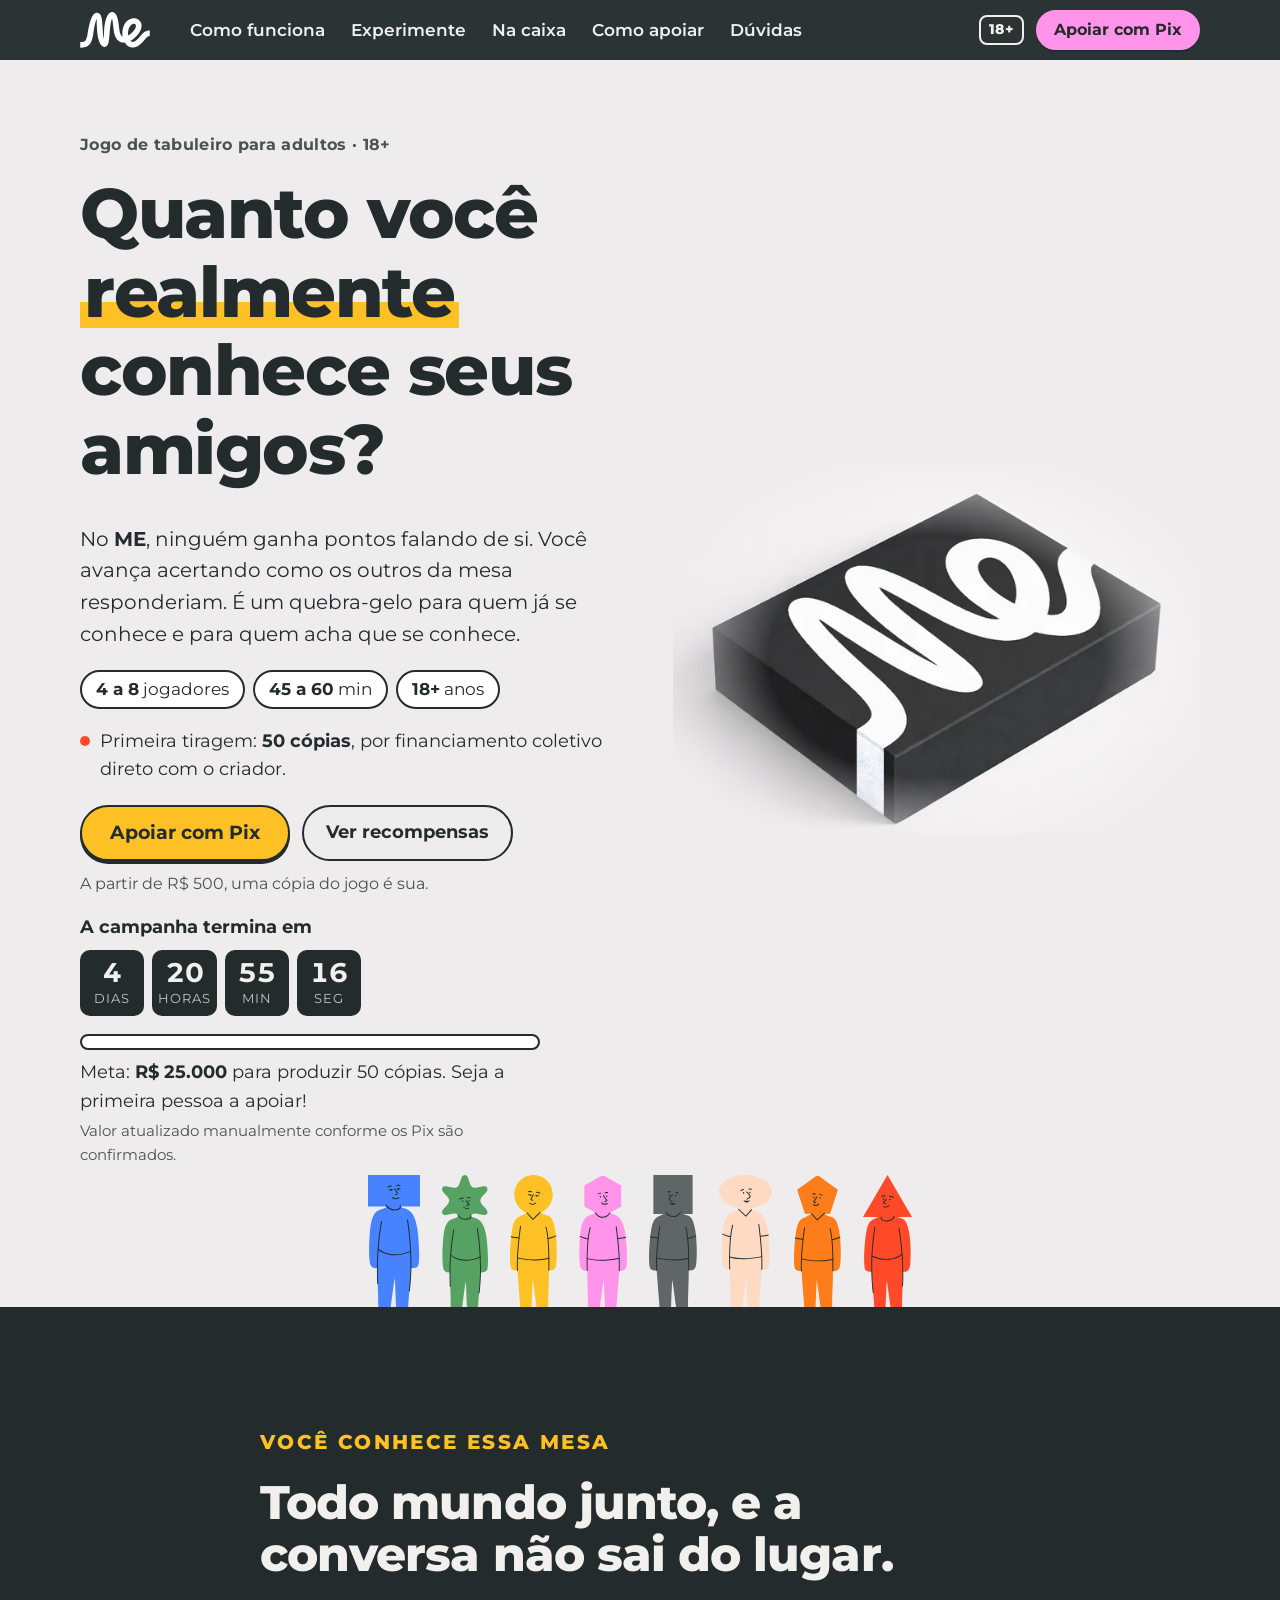
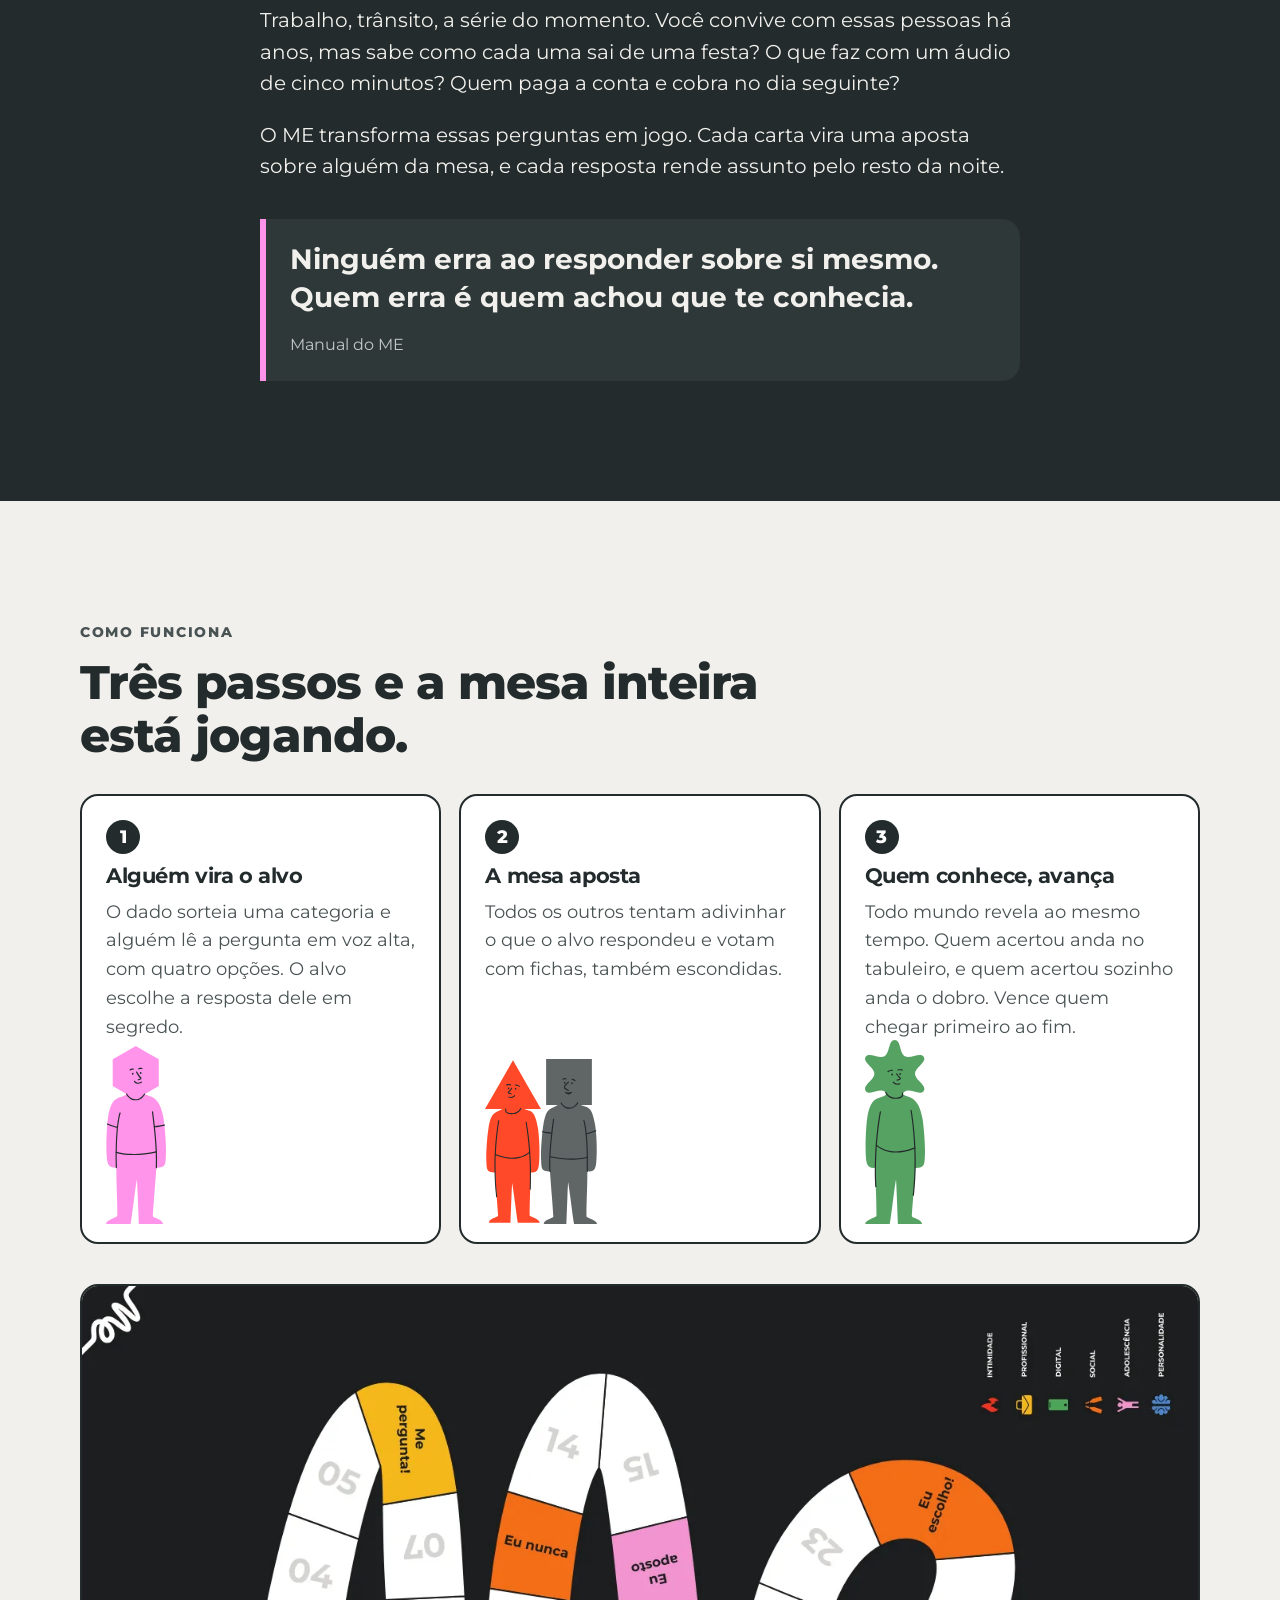
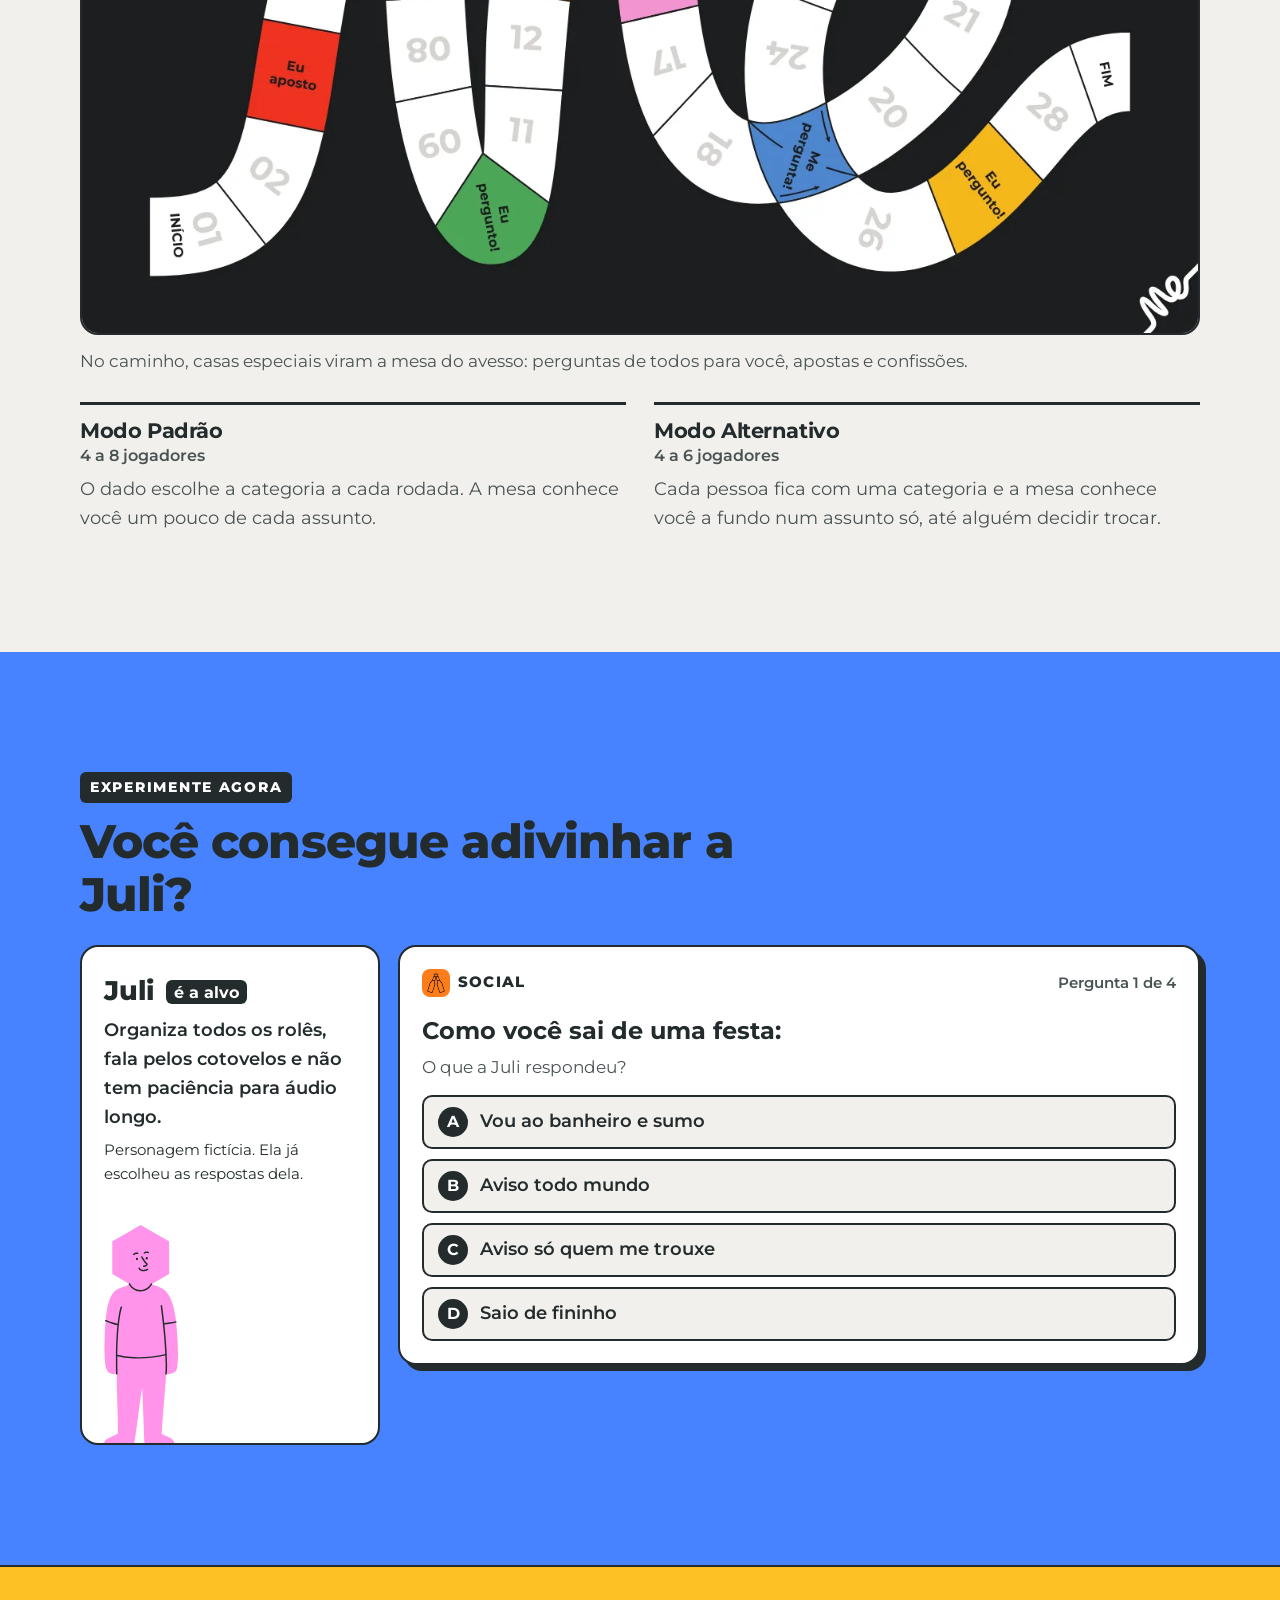
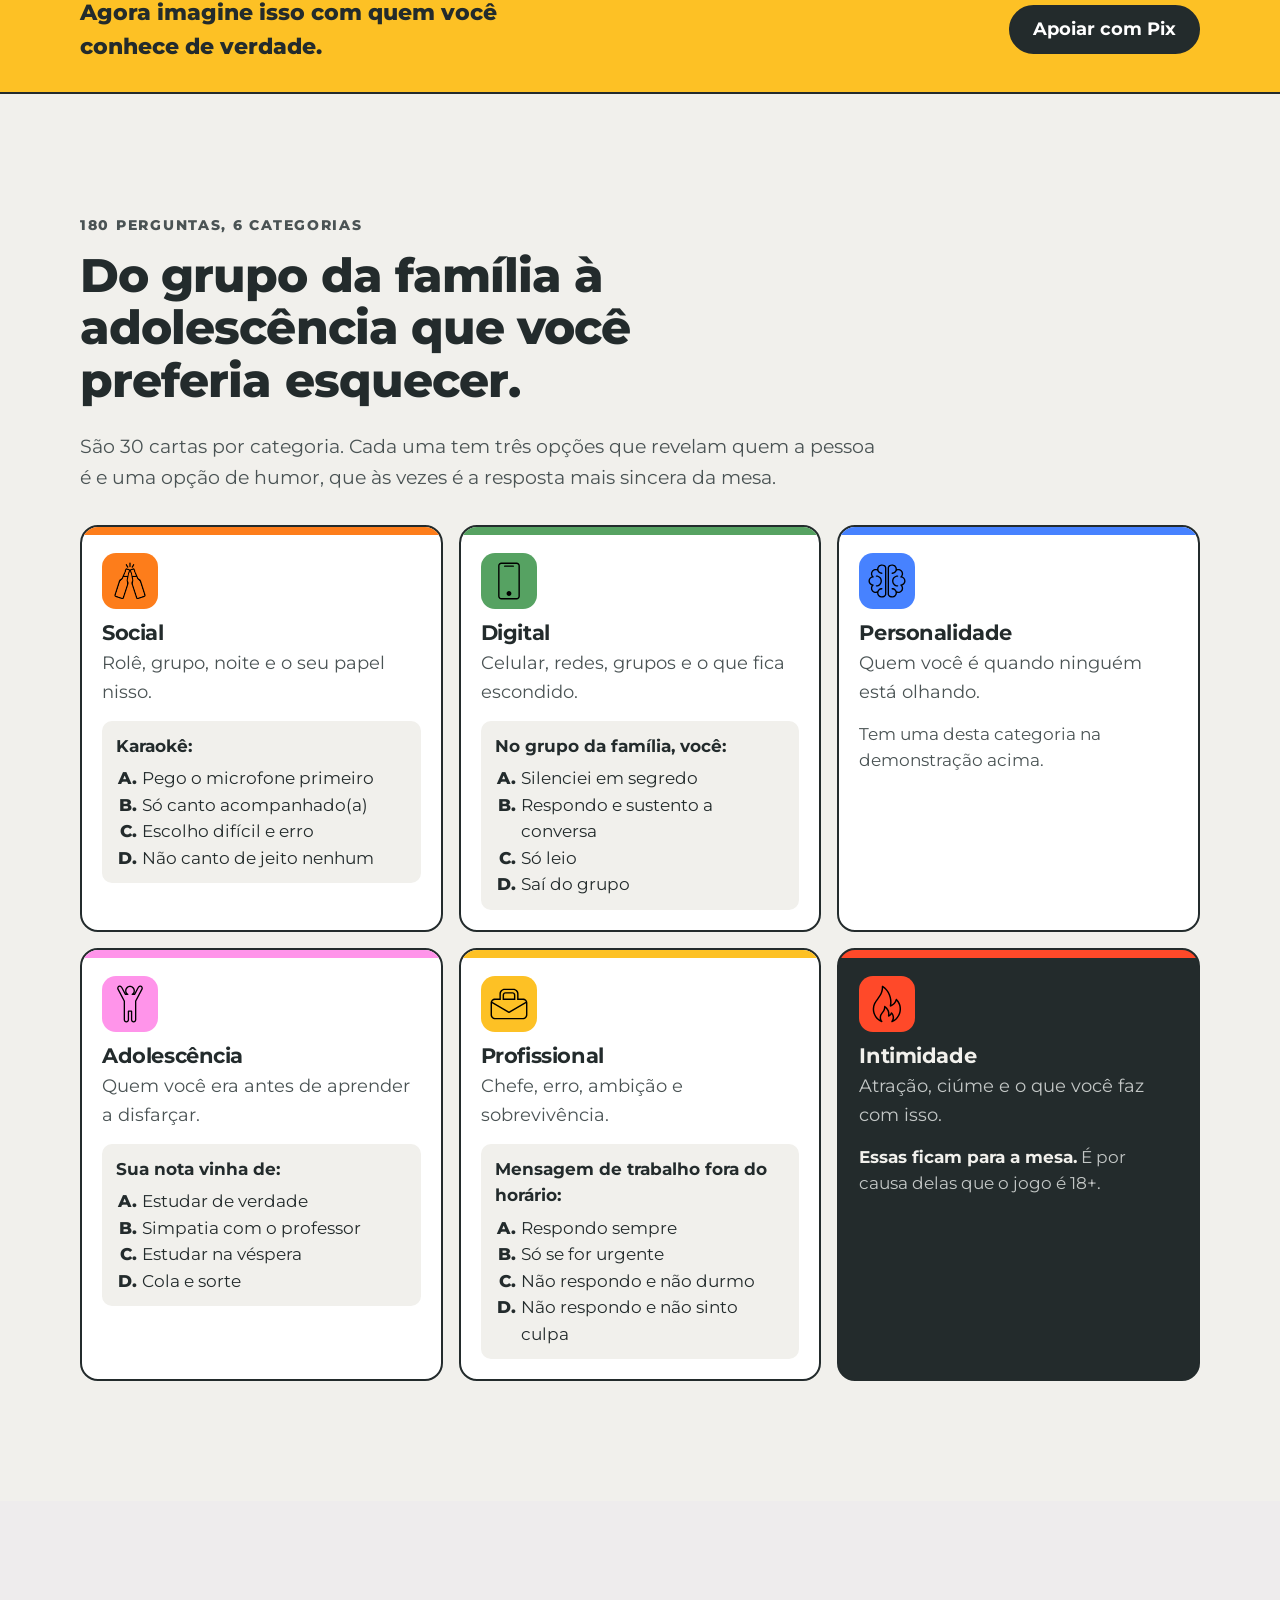
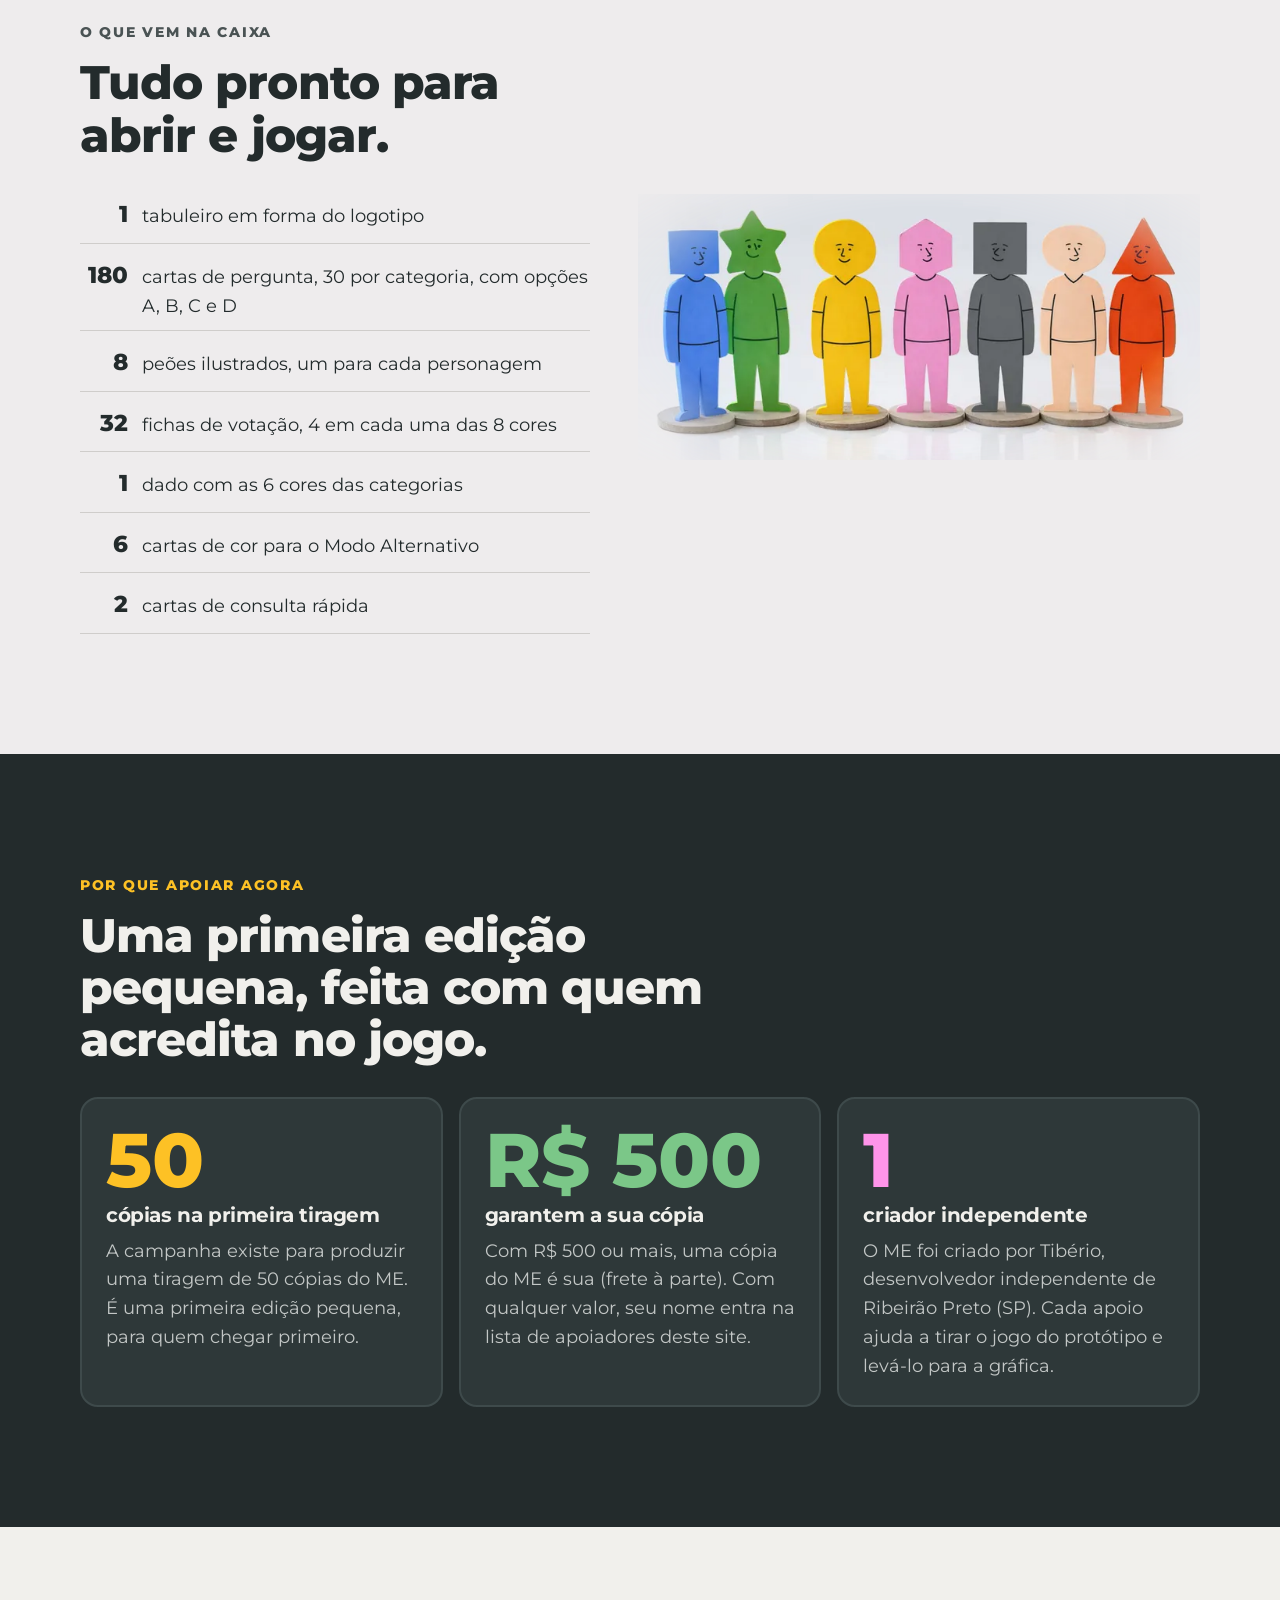
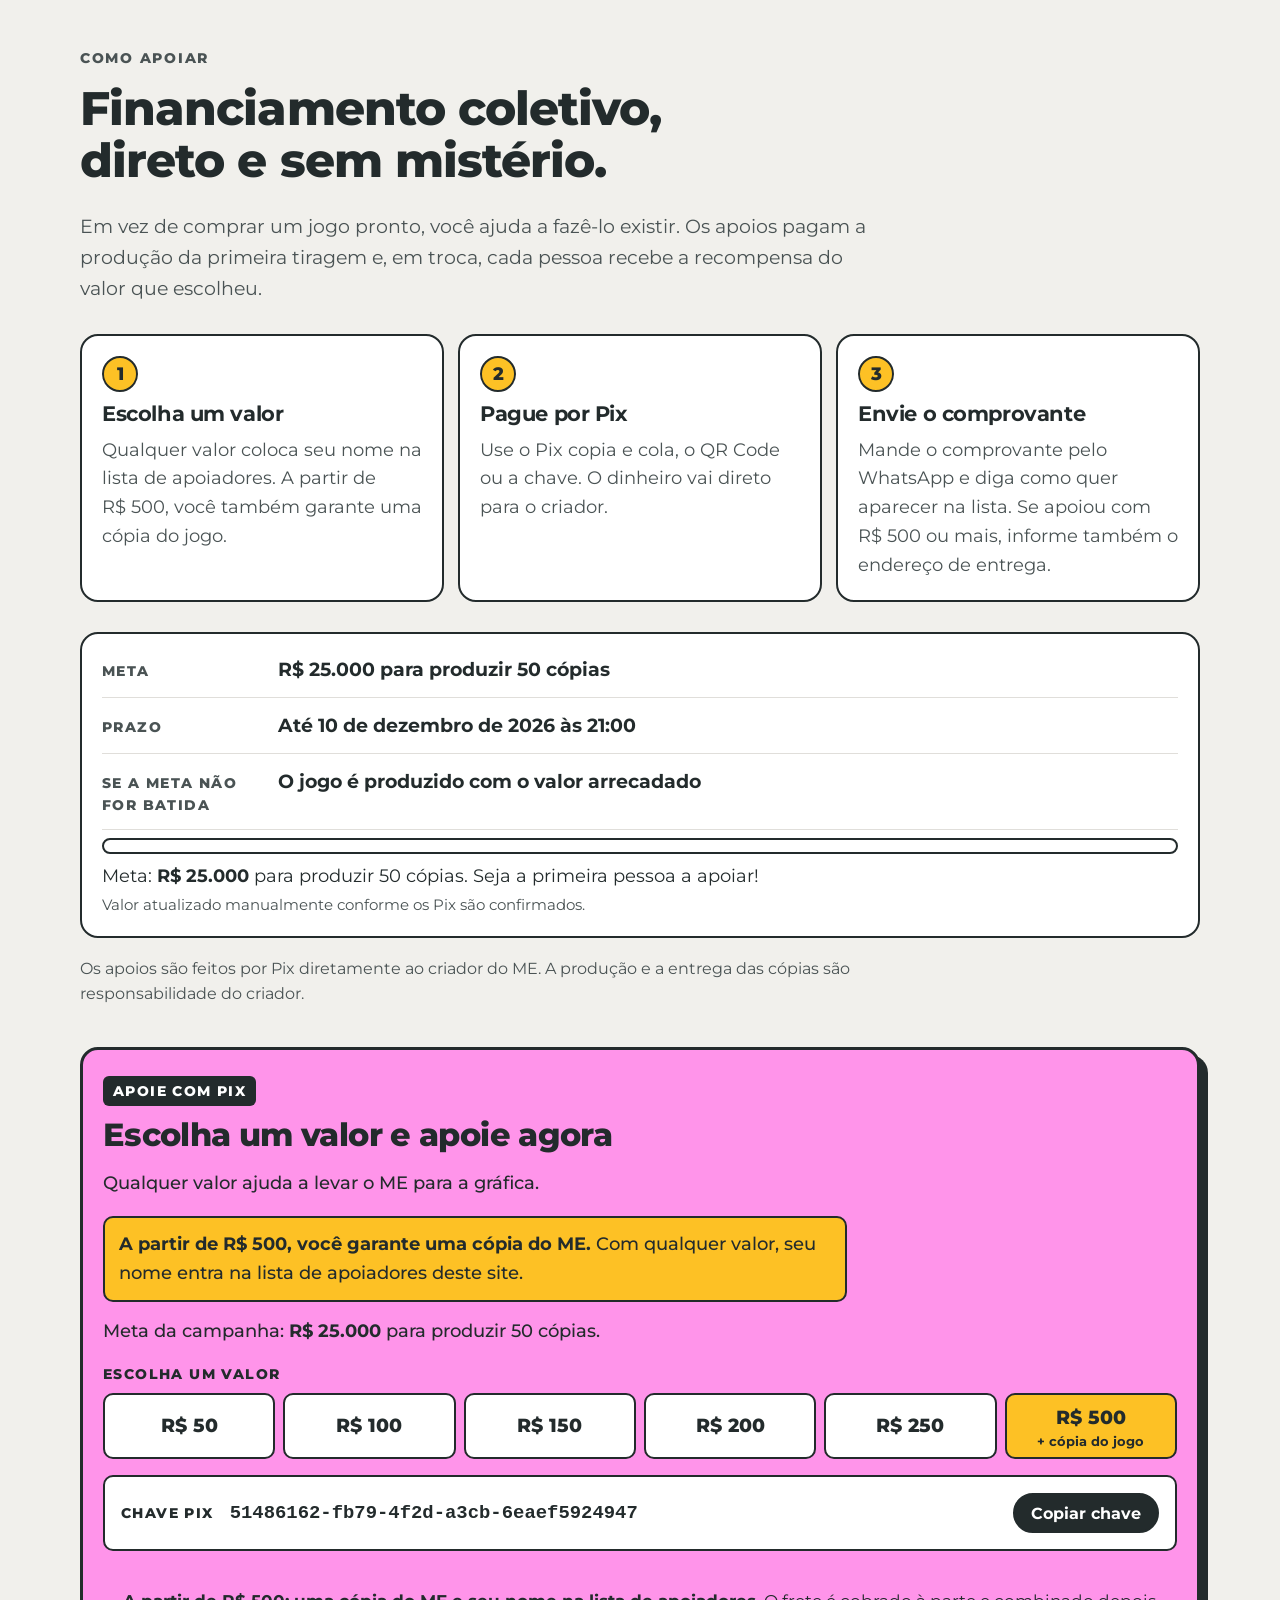
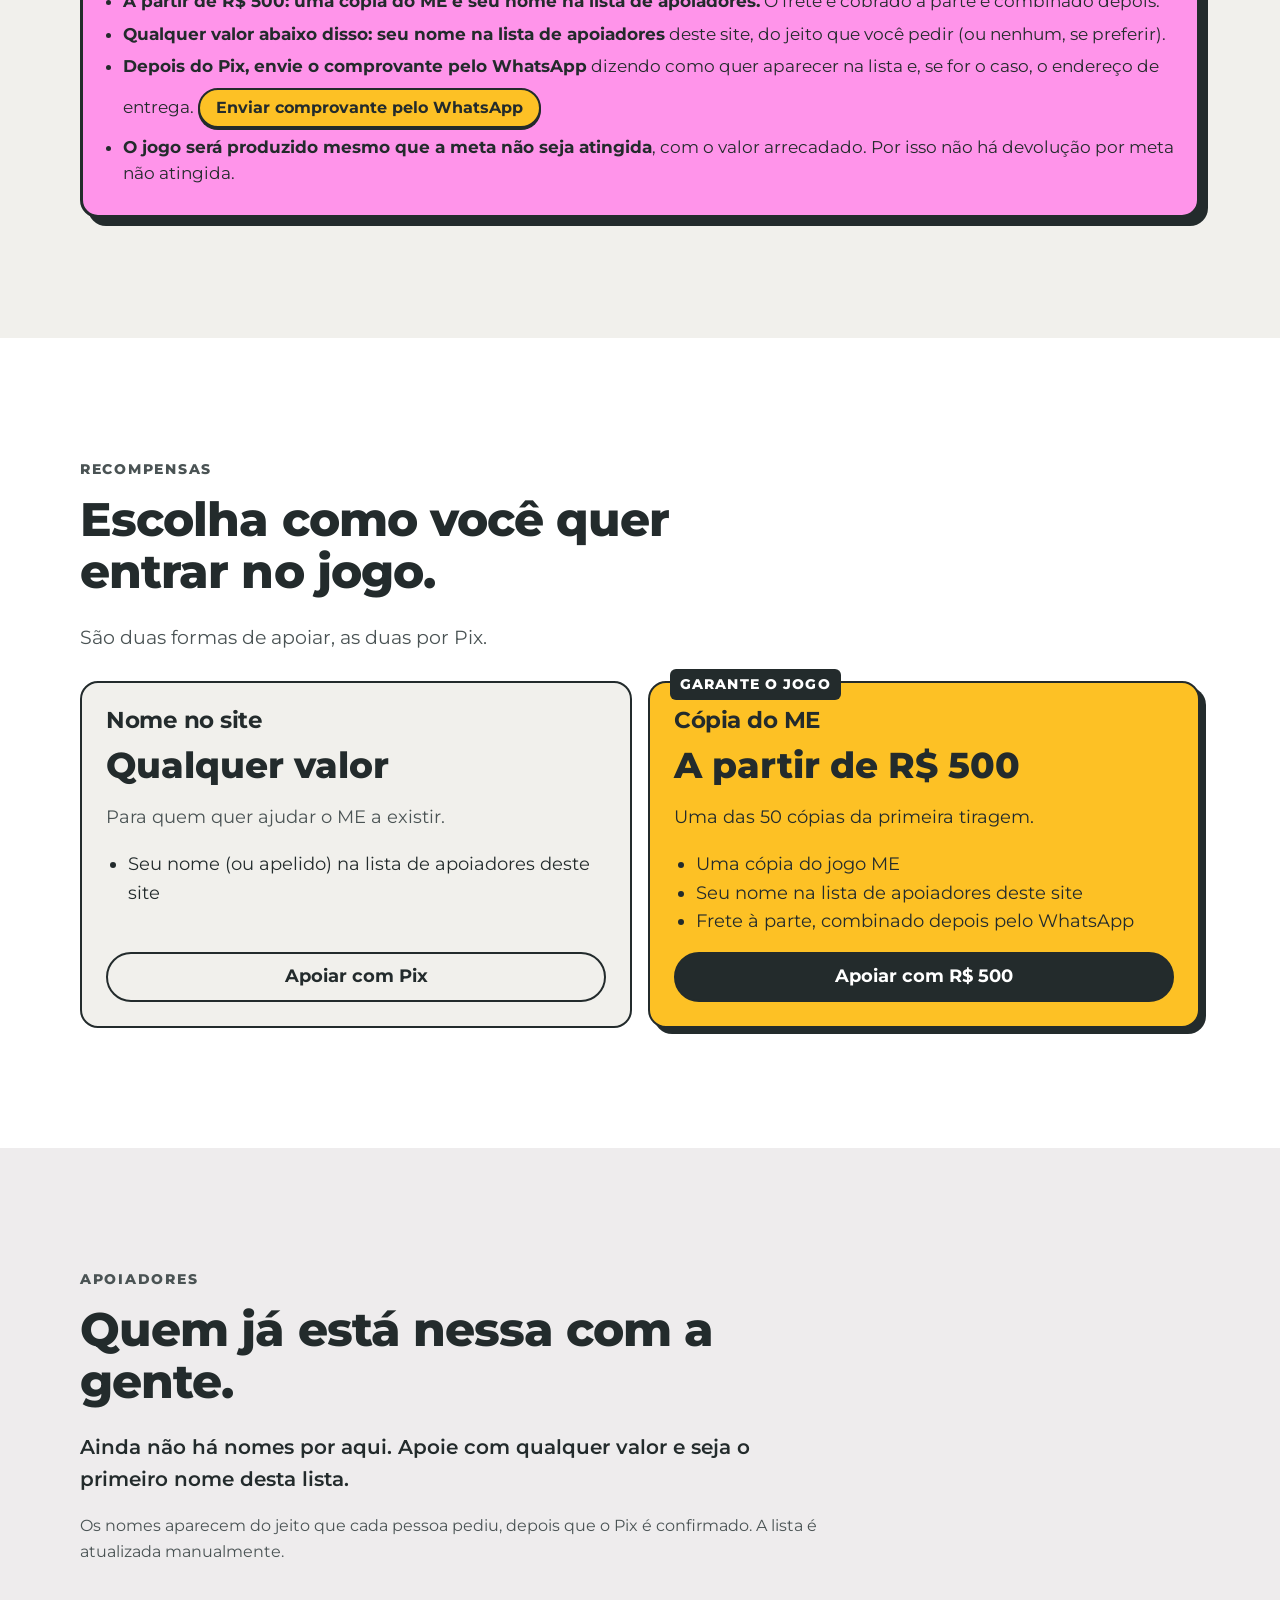
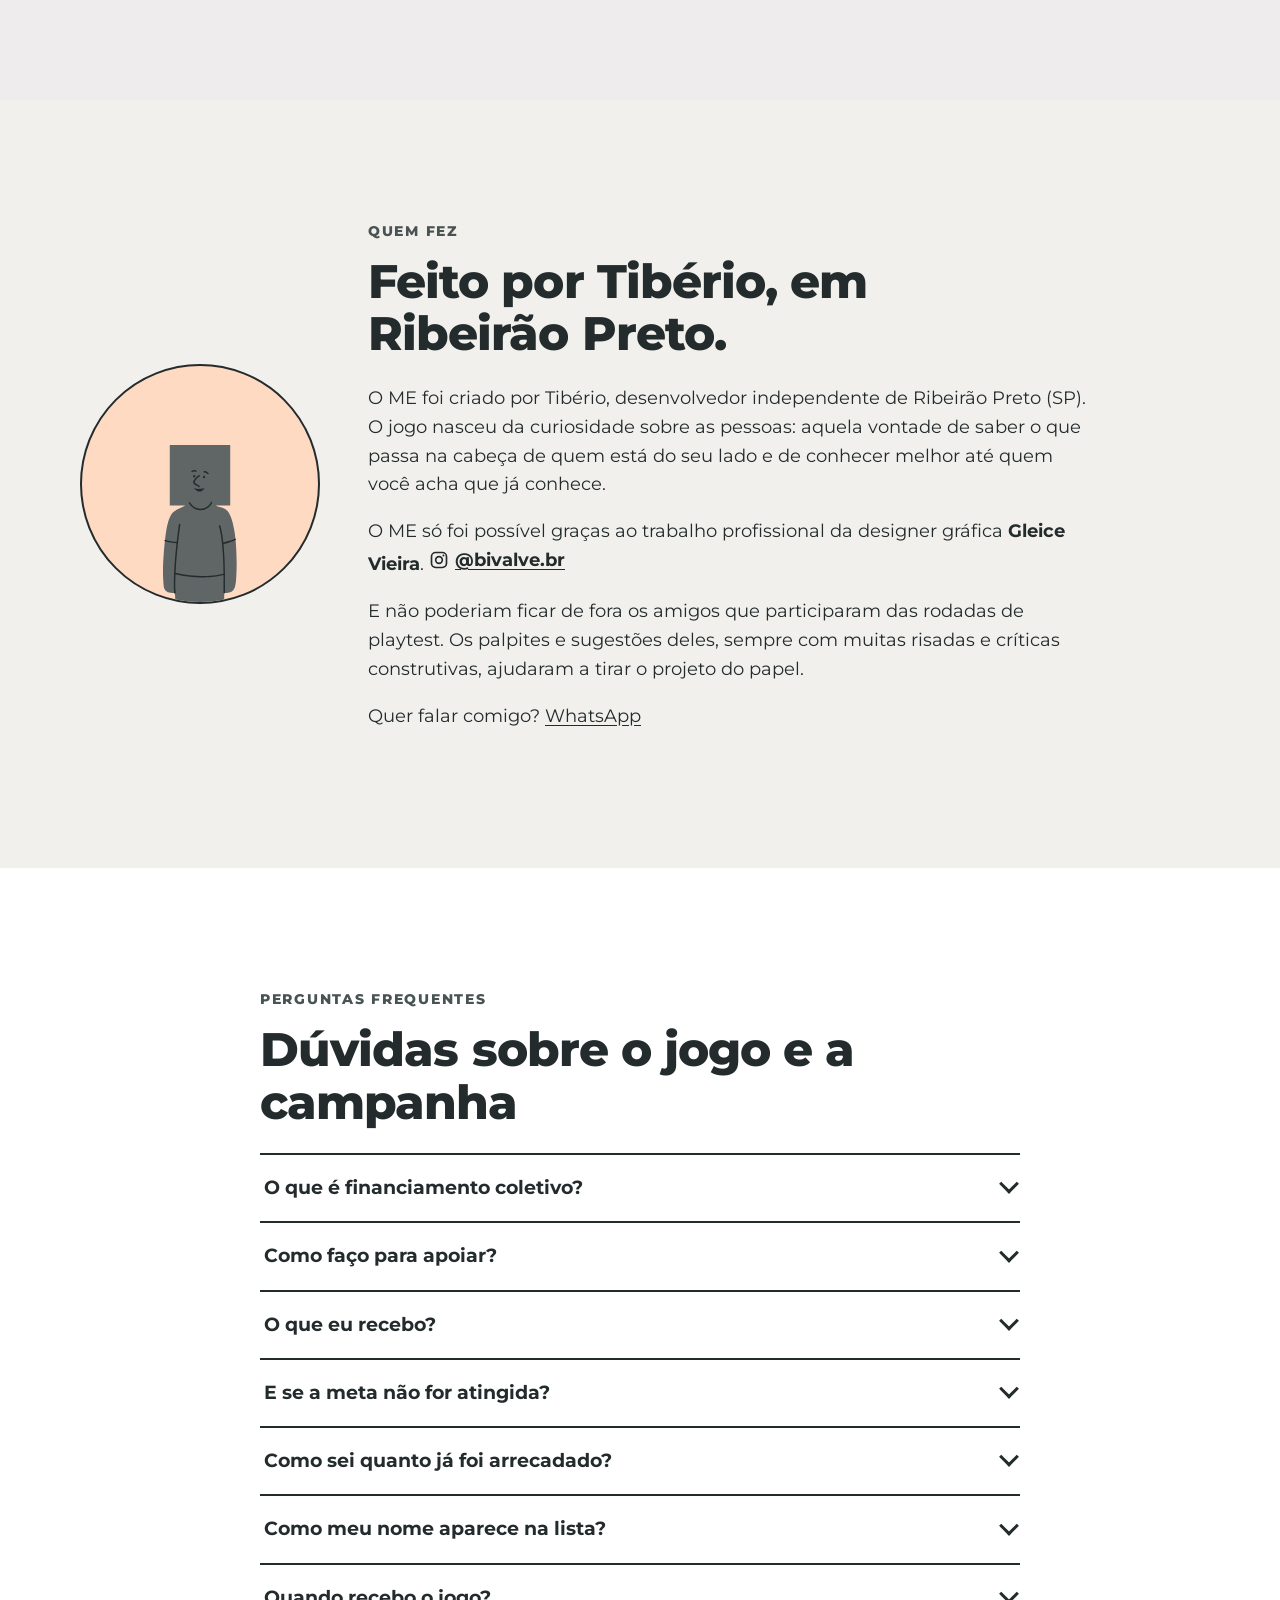
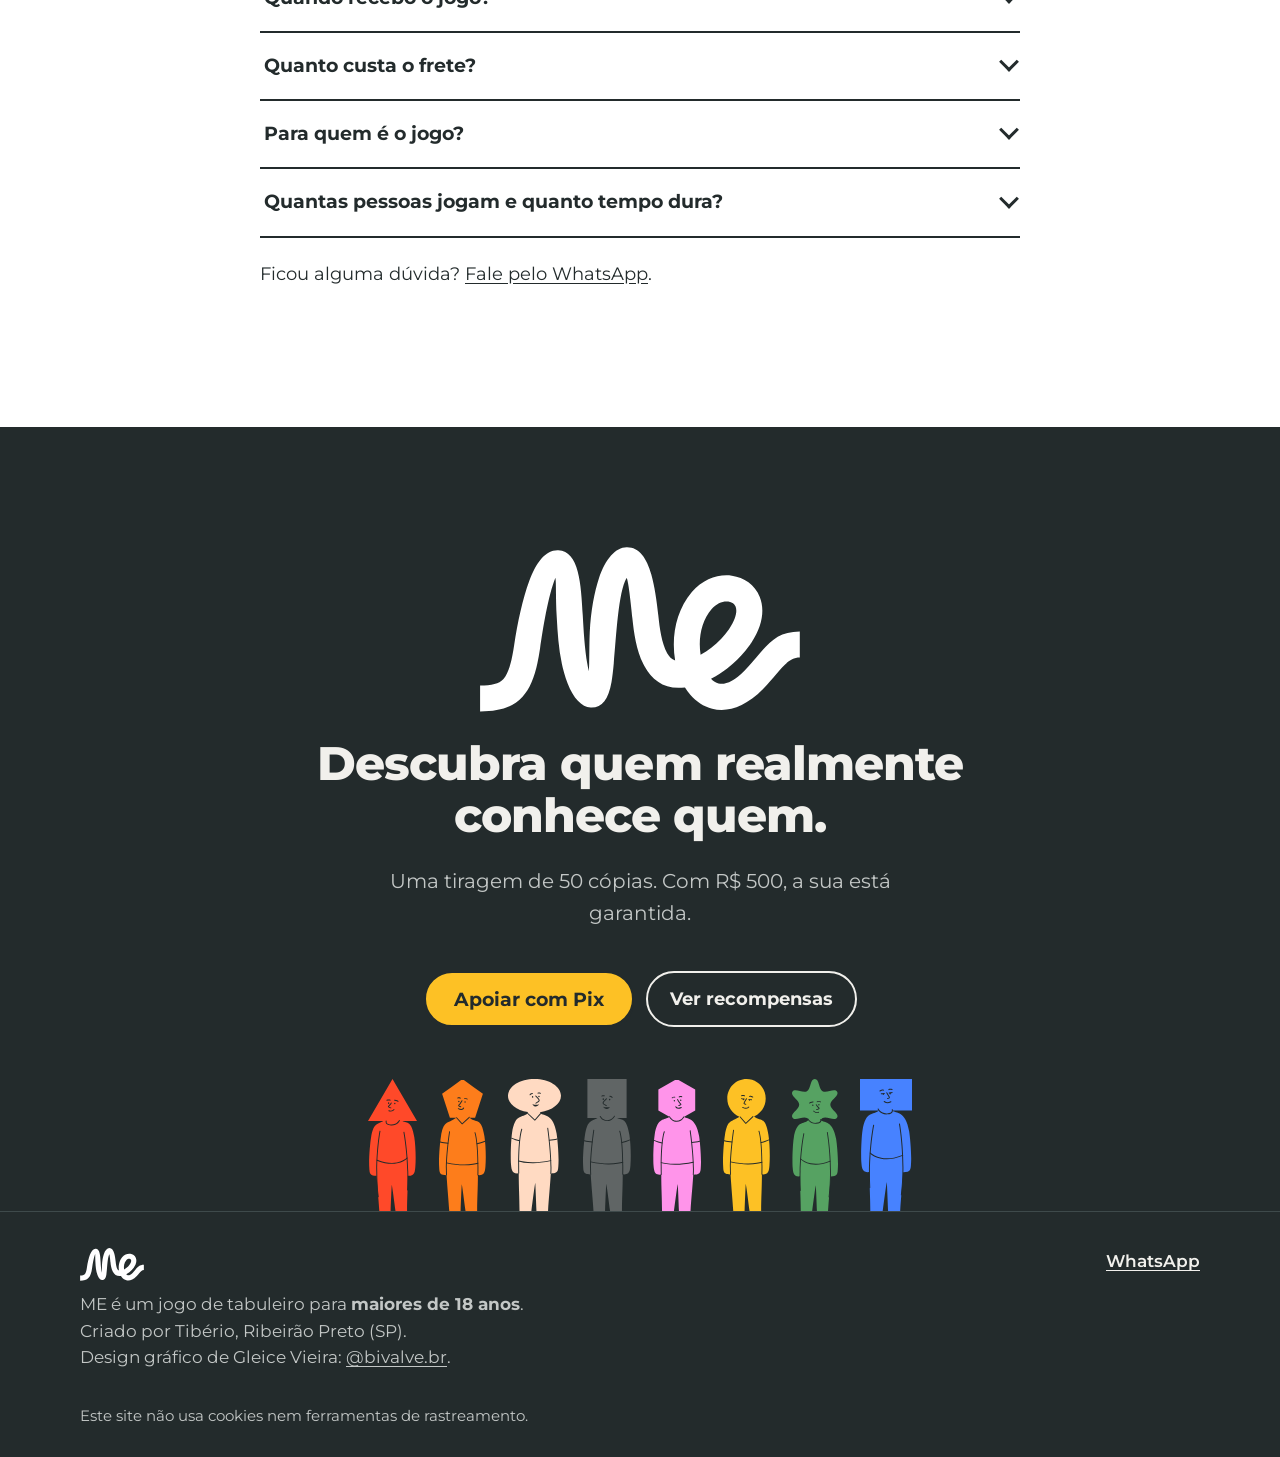
==== commit e64d7650: "melhora informacoes" ====
--- a/index.html
+++ b/index.html
@@ -308,7 +308,7 @@
           <article class="why-card reveal">
             <p class="why-big">1</p>
             <h3>criador independente</h3>
-            <p>O ME foi criado por Tibério, desenvolvedor independente de Ribeirão Preto (SP). Sem plataforma no meio: cada Pix vai direto para tirar o jogo do protótipo e levá-lo para a gráfica.</p>
+            <p>O ME foi criado por Tibério, desenvolvedor independente de Ribeirão Preto (SP). Cada apoio ajuda a tirar o jogo do protótipo e levá-lo para a gráfica.</p>
           </article>
         </div>
       </div>
@@ -322,7 +322,7 @@
         <p class="section-lead">Em vez de comprar um jogo pronto, você ajuda a fazê-lo existir. Os apoios pagam a produção da primeira tiragem e, em troca, cada pessoa recebe a recompensa do valor que escolheu.</p>
         <ol class="support-steps">
           <li><span class="ss-n" aria-hidden="true">1</span><h3>Escolha um valor</h3><p>Qualquer valor coloca seu nome na lista de apoiadores. A partir de <span data-pix-offer-value>R$ 500</span>, você também garante uma cópia do jogo.</p></li>
-          <li><span class="ss-n" aria-hidden="true">2</span><h3>Pague por Pix</h3><p>Use o Pix copia e cola, o QR Code ou a chave. O dinheiro vai direto para o criador, sem plataforma intermediária.</p></li>
+          <li><span class="ss-n" aria-hidden="true">2</span><h3>Pague por Pix</h3><p>Use o Pix copia e cola, o QR Code ou a chave. O dinheiro vai direto para o criador.</p></li>
           <li><span class="ss-n" aria-hidden="true">3</span><h3>Envie o comprovante</h3><p>Mande o comprovante pelo WhatsApp e diga como quer aparecer na lista. Se apoiou com <span data-pix-offer-value>R$ 500</span> ou mais, informe também o endereço de entrega.</p></li>
         </ol>
 
@@ -347,7 +347,7 @@
           </div>
         </div>
 
-        <p class="fineprint">Os apoios são feitos por Pix diretamente ao criador do ME, sem intermediação de plataforma. A produção e a entrega das cópias são responsabilidade do criador.</p>
+        <p class="fineprint">Os apoios são feitos por Pix diretamente ao criador do ME. A produção e a entrega das cópias são responsabilidade do criador.</p>
 
         <div class="pix-box" id="pix" data-config="pixChave" data-pix hidden>
           <p class="pix-tag">Apoie com Pix</p>
@@ -479,7 +479,7 @@
         <div class="accordion">
           <details>
             <summary>O que é financiamento coletivo?</summary>
-            <div><p>É quando várias pessoas apoiam um projeto antes de ele existir. No ME, os apoios pagam a produção da primeira tiragem de <span data-config="tiragem">50</span> cópias. O apoio é feito por Pix, direto ao criador, sem plataforma intermediária.</p></div>
+            <div><p>É quando várias pessoas apoiam um projeto antes de ele existir. No ME, os apoios pagam a produção da primeira tiragem de <span data-config="tiragem">50</span> cópias. O apoio é feito por Pix, direto ao criador.</p></div>
           </details>
           <details>
             <summary>Como faço para apoiar?</summary>
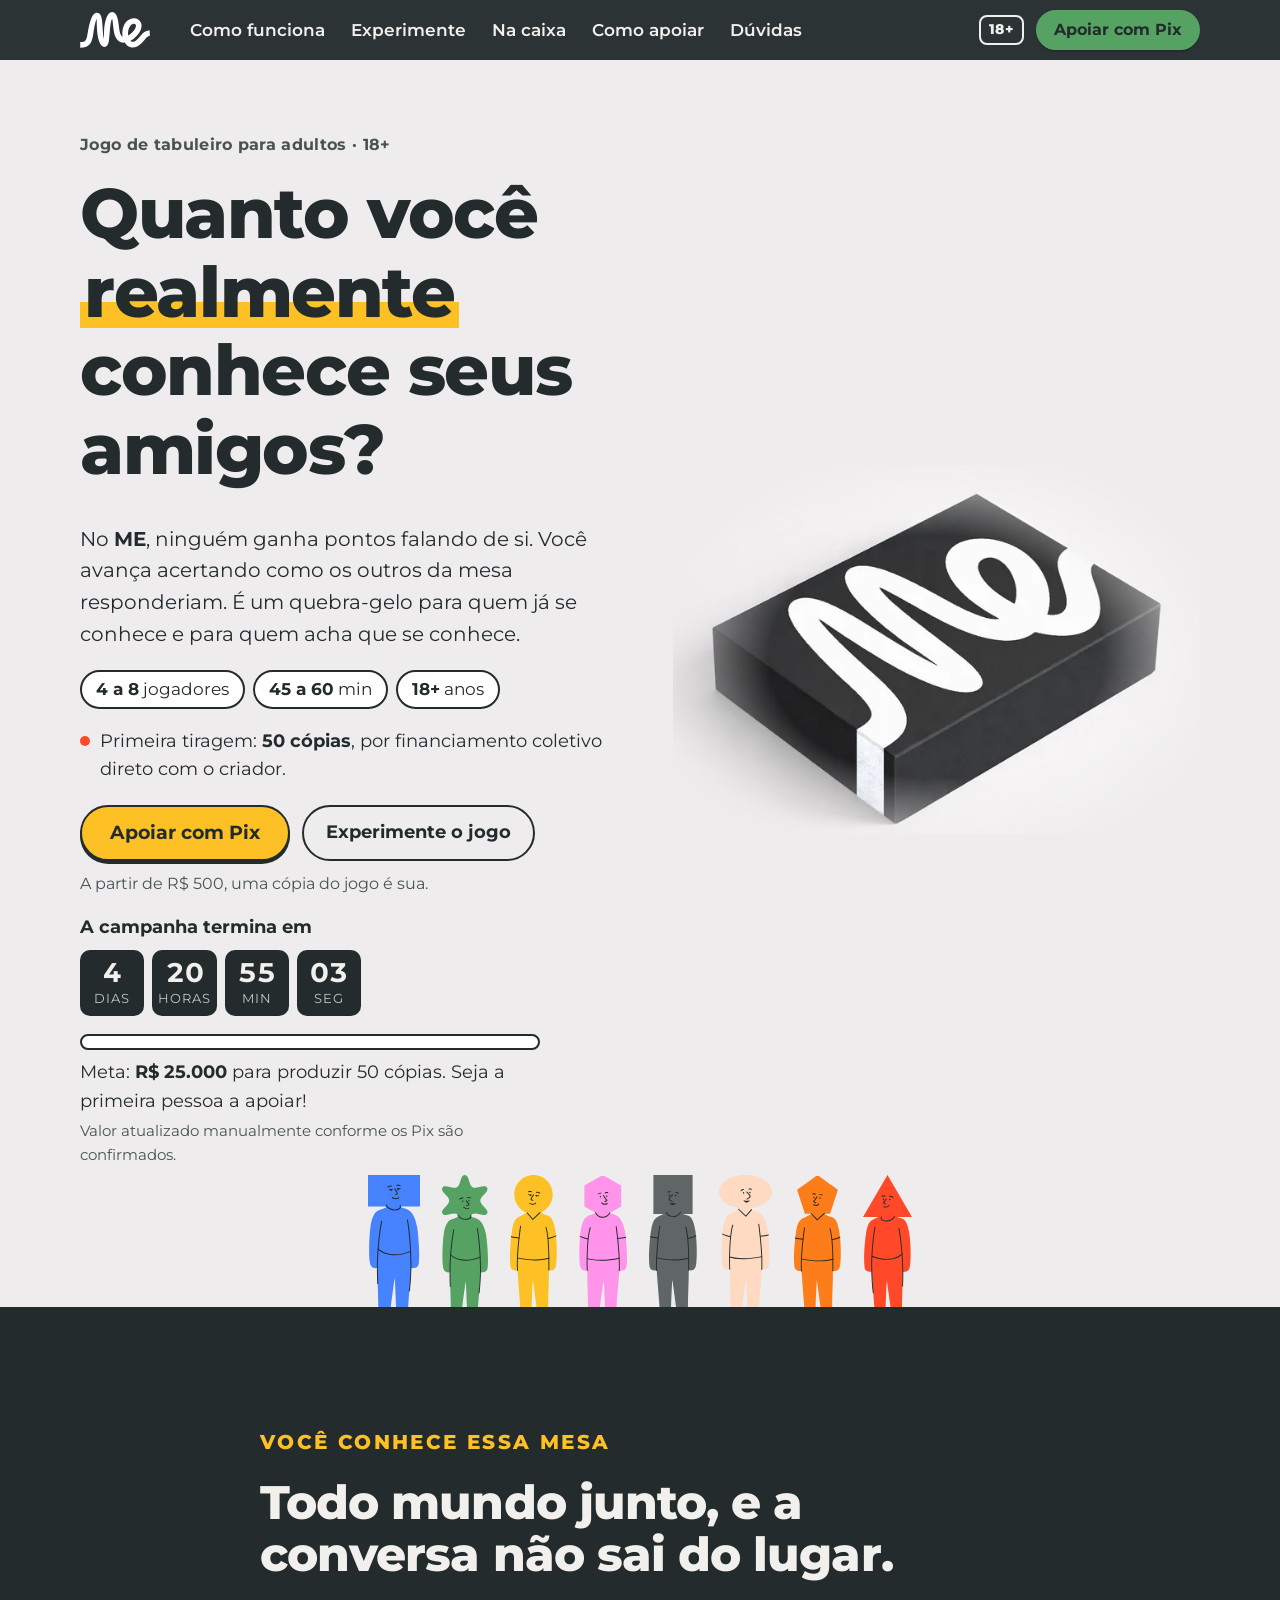
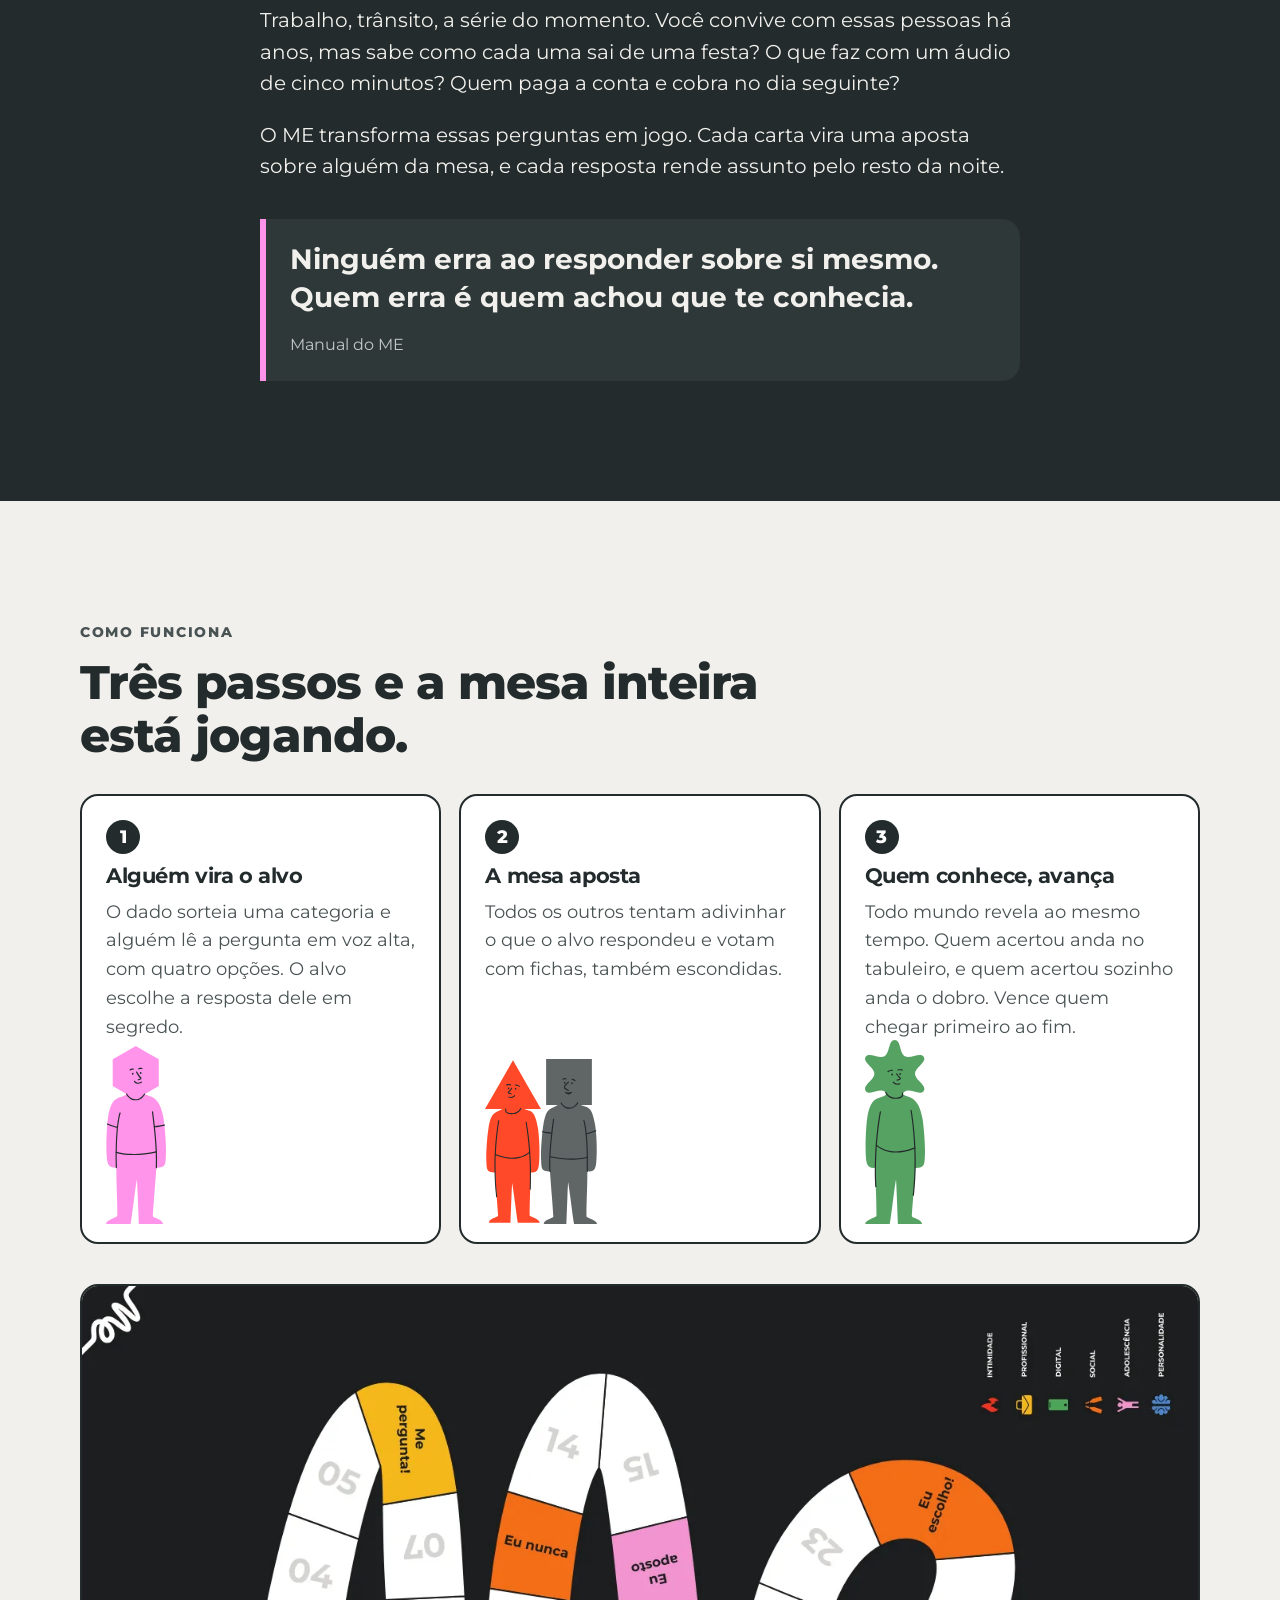
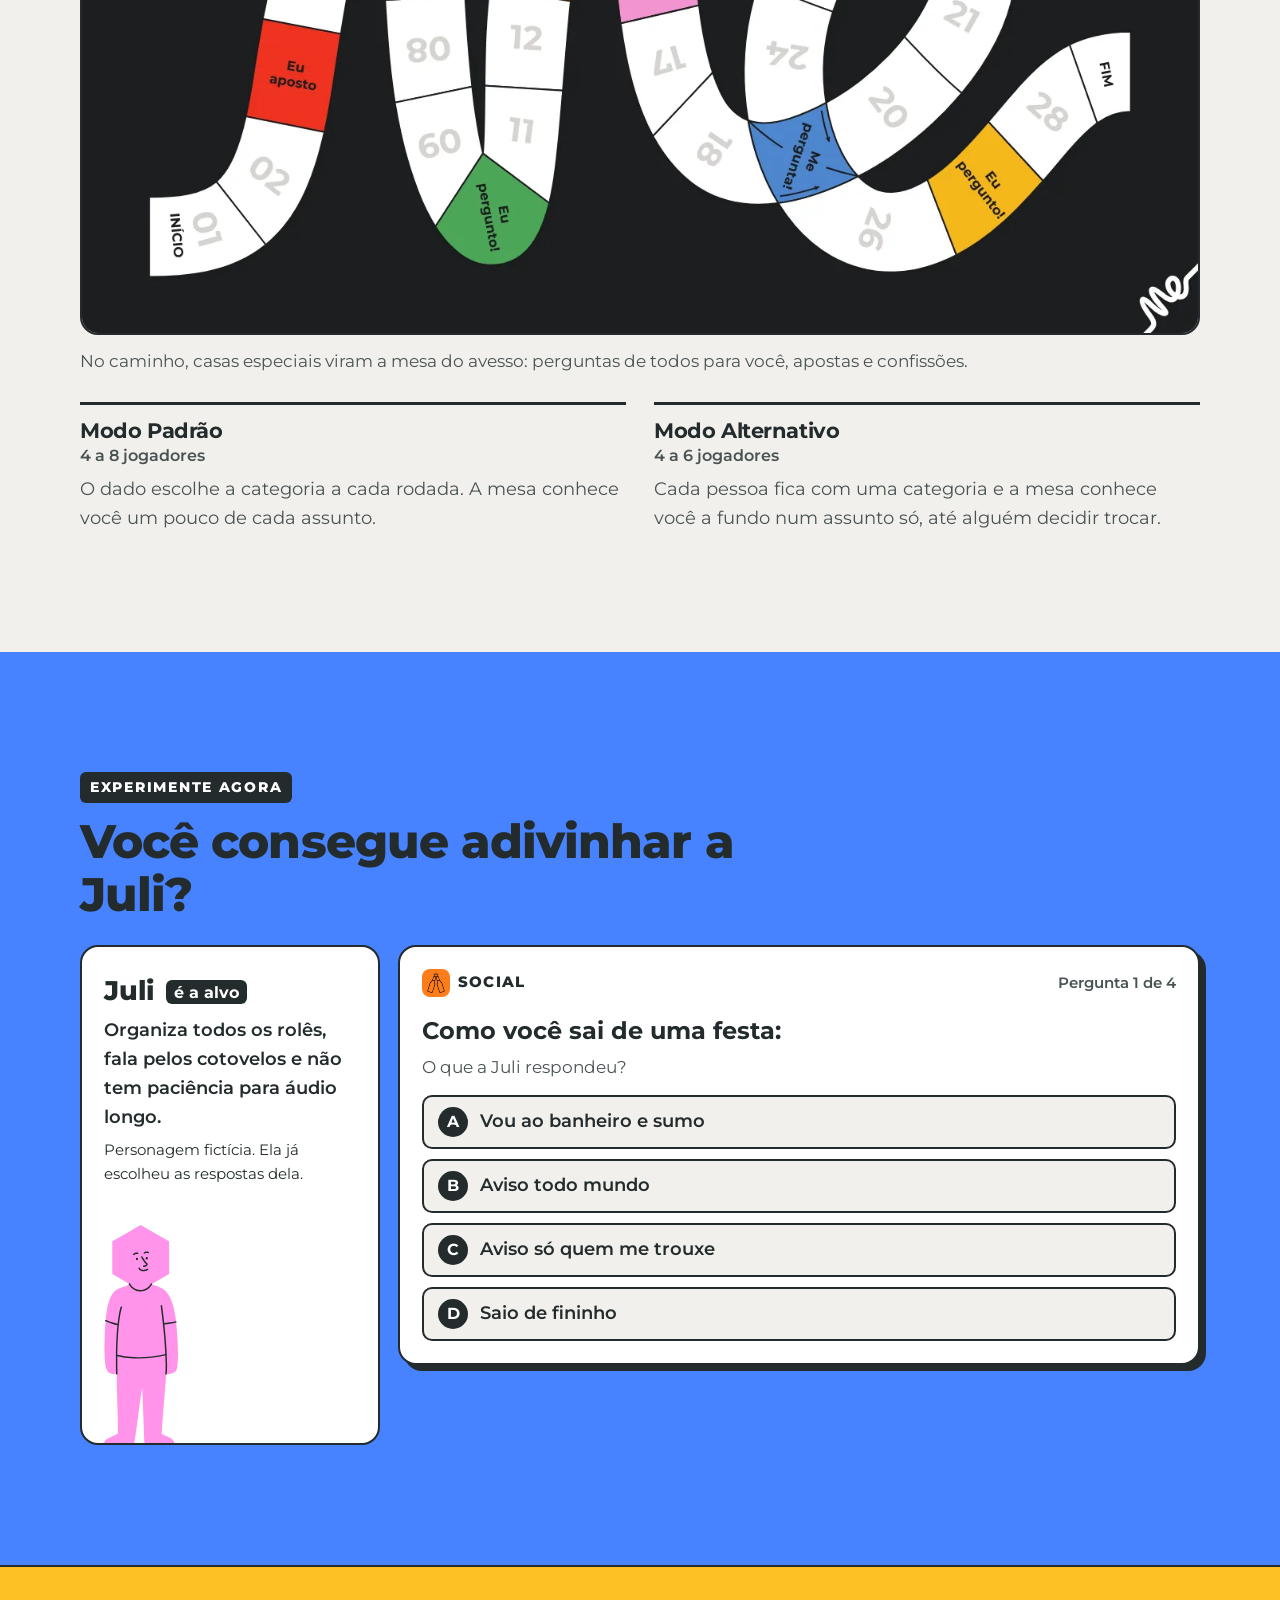
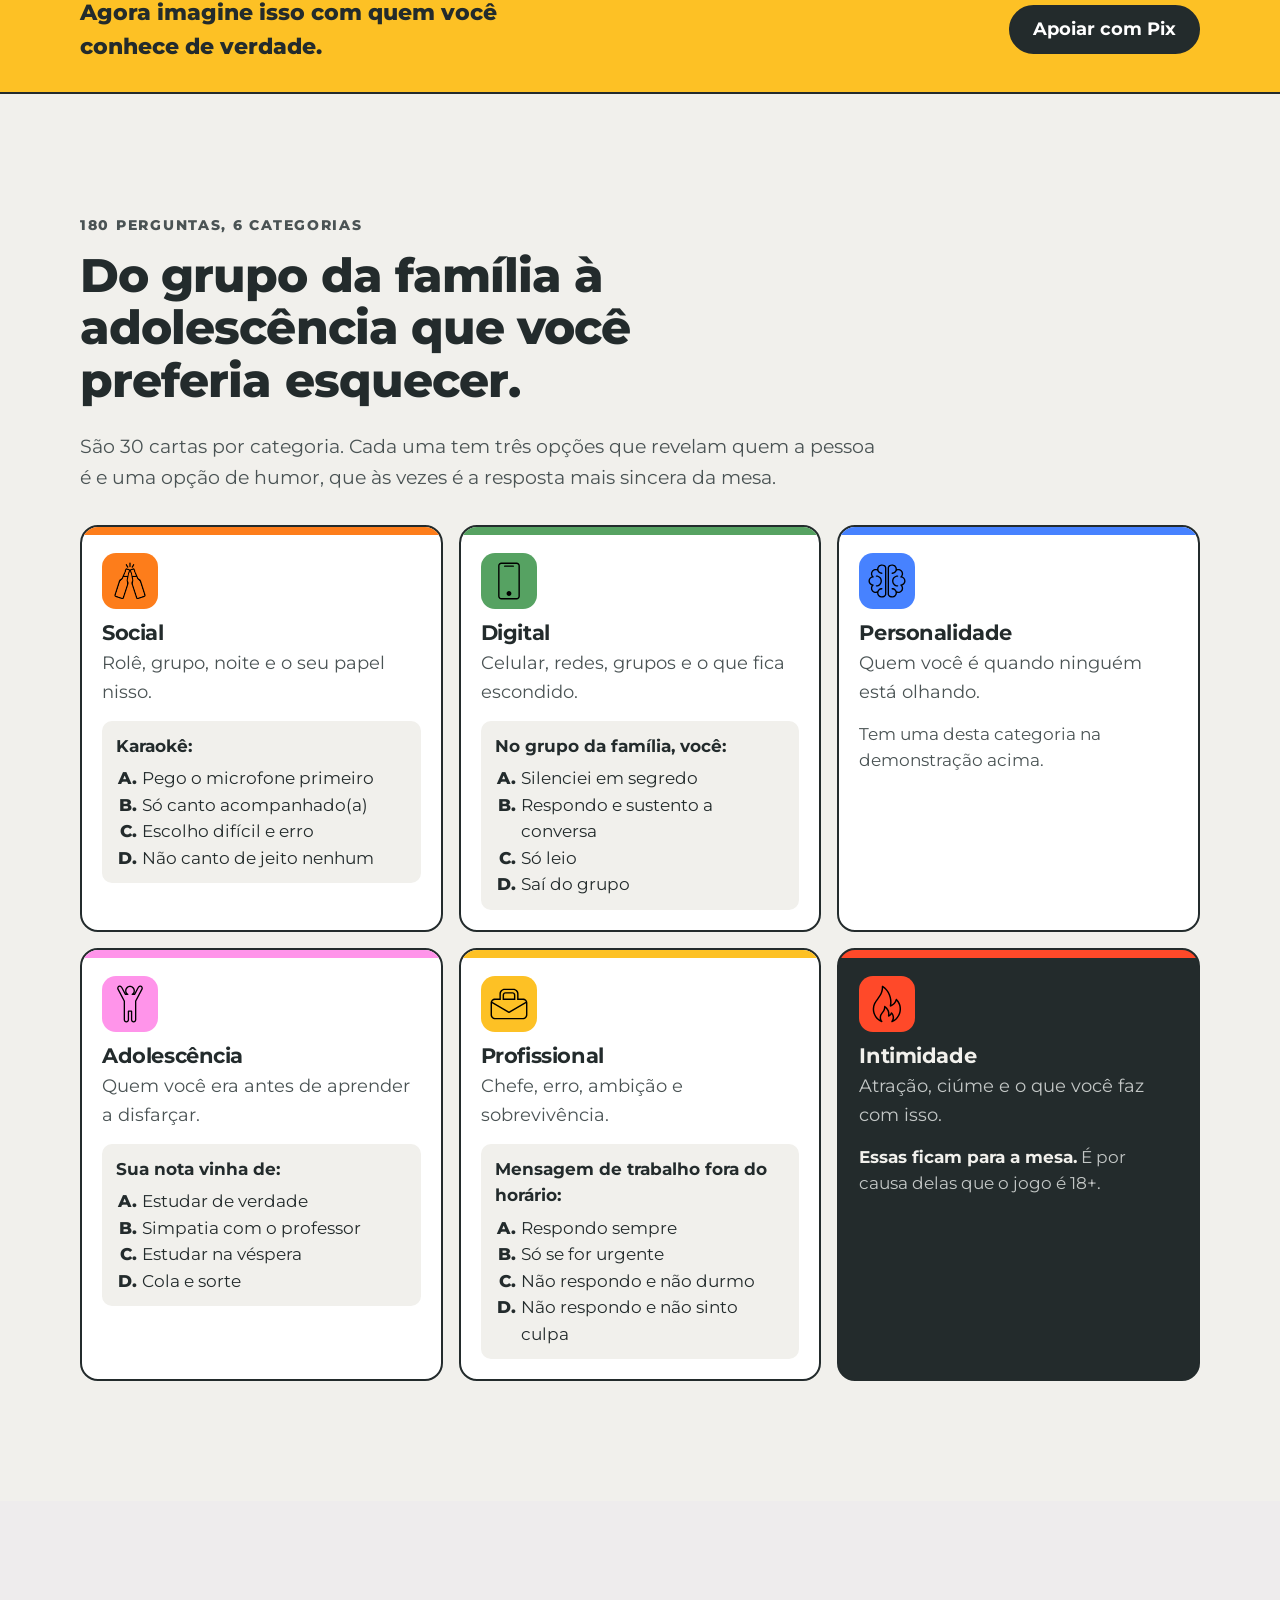
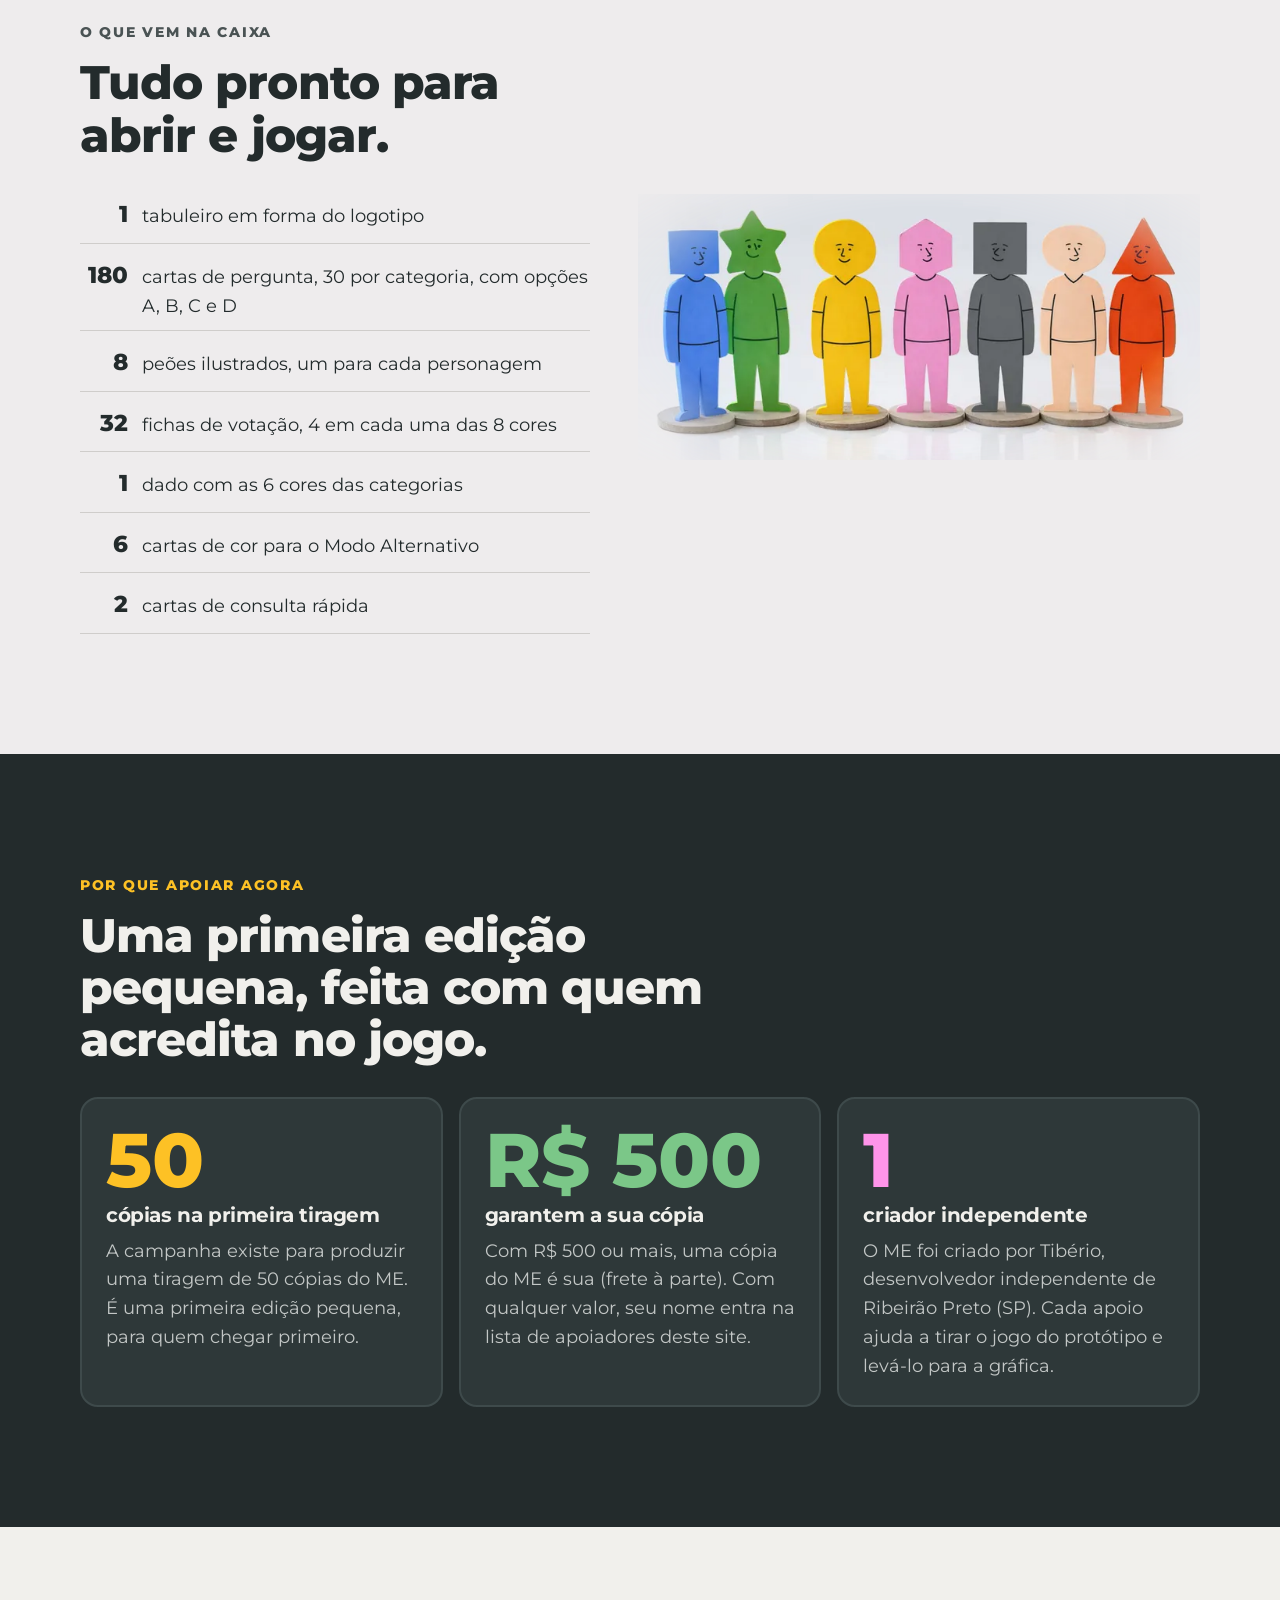
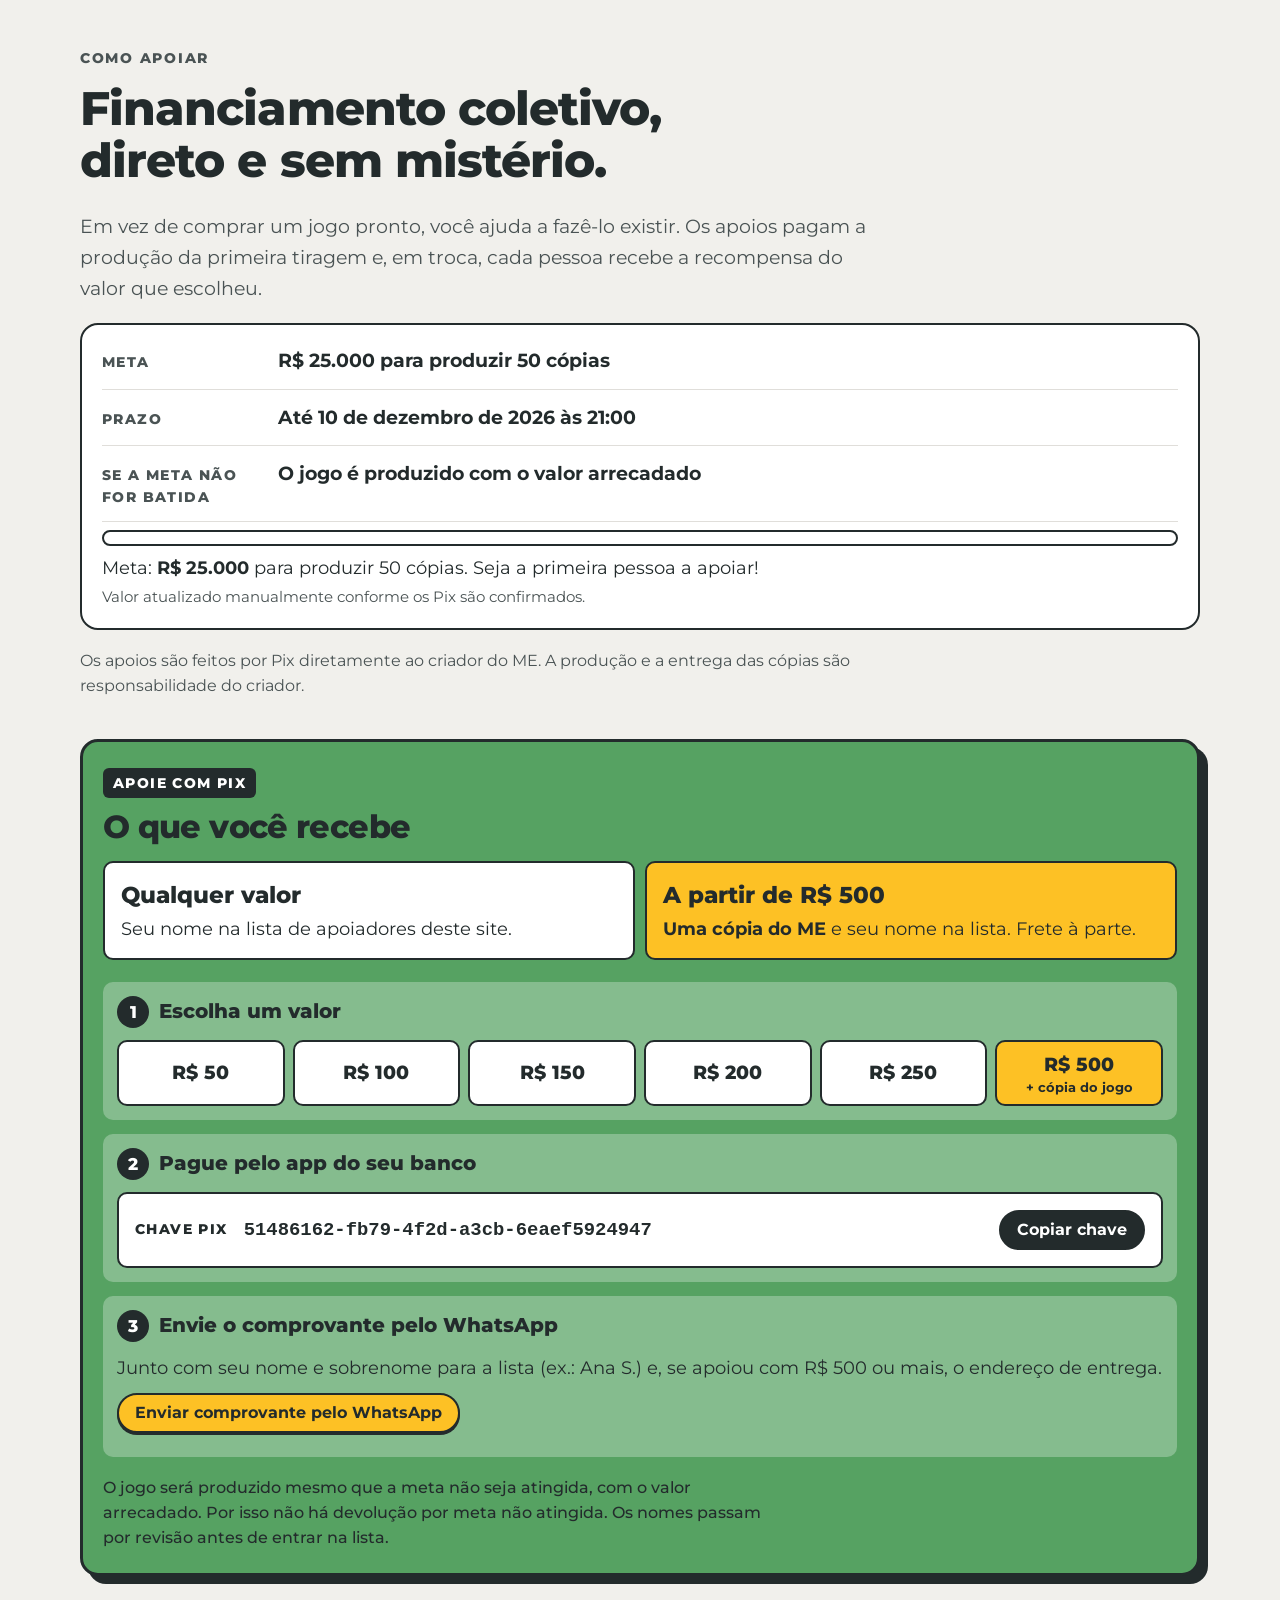
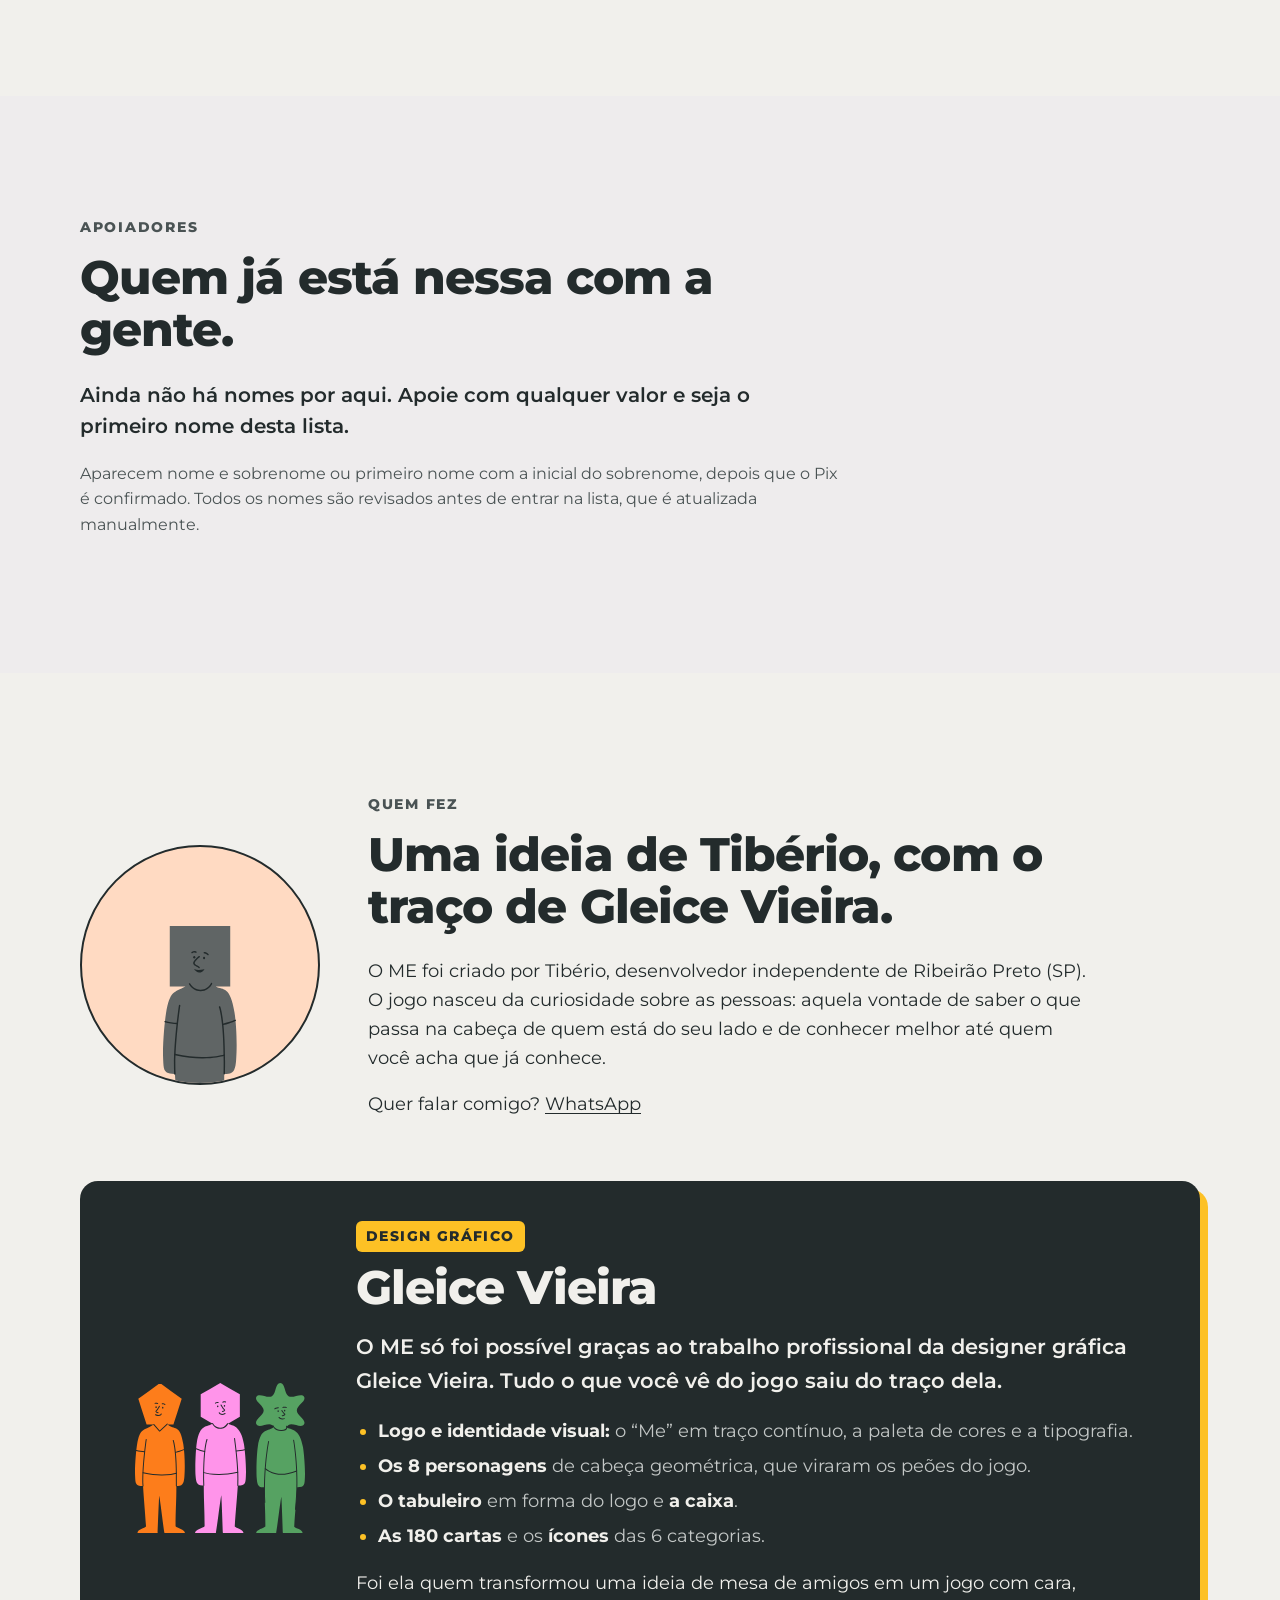
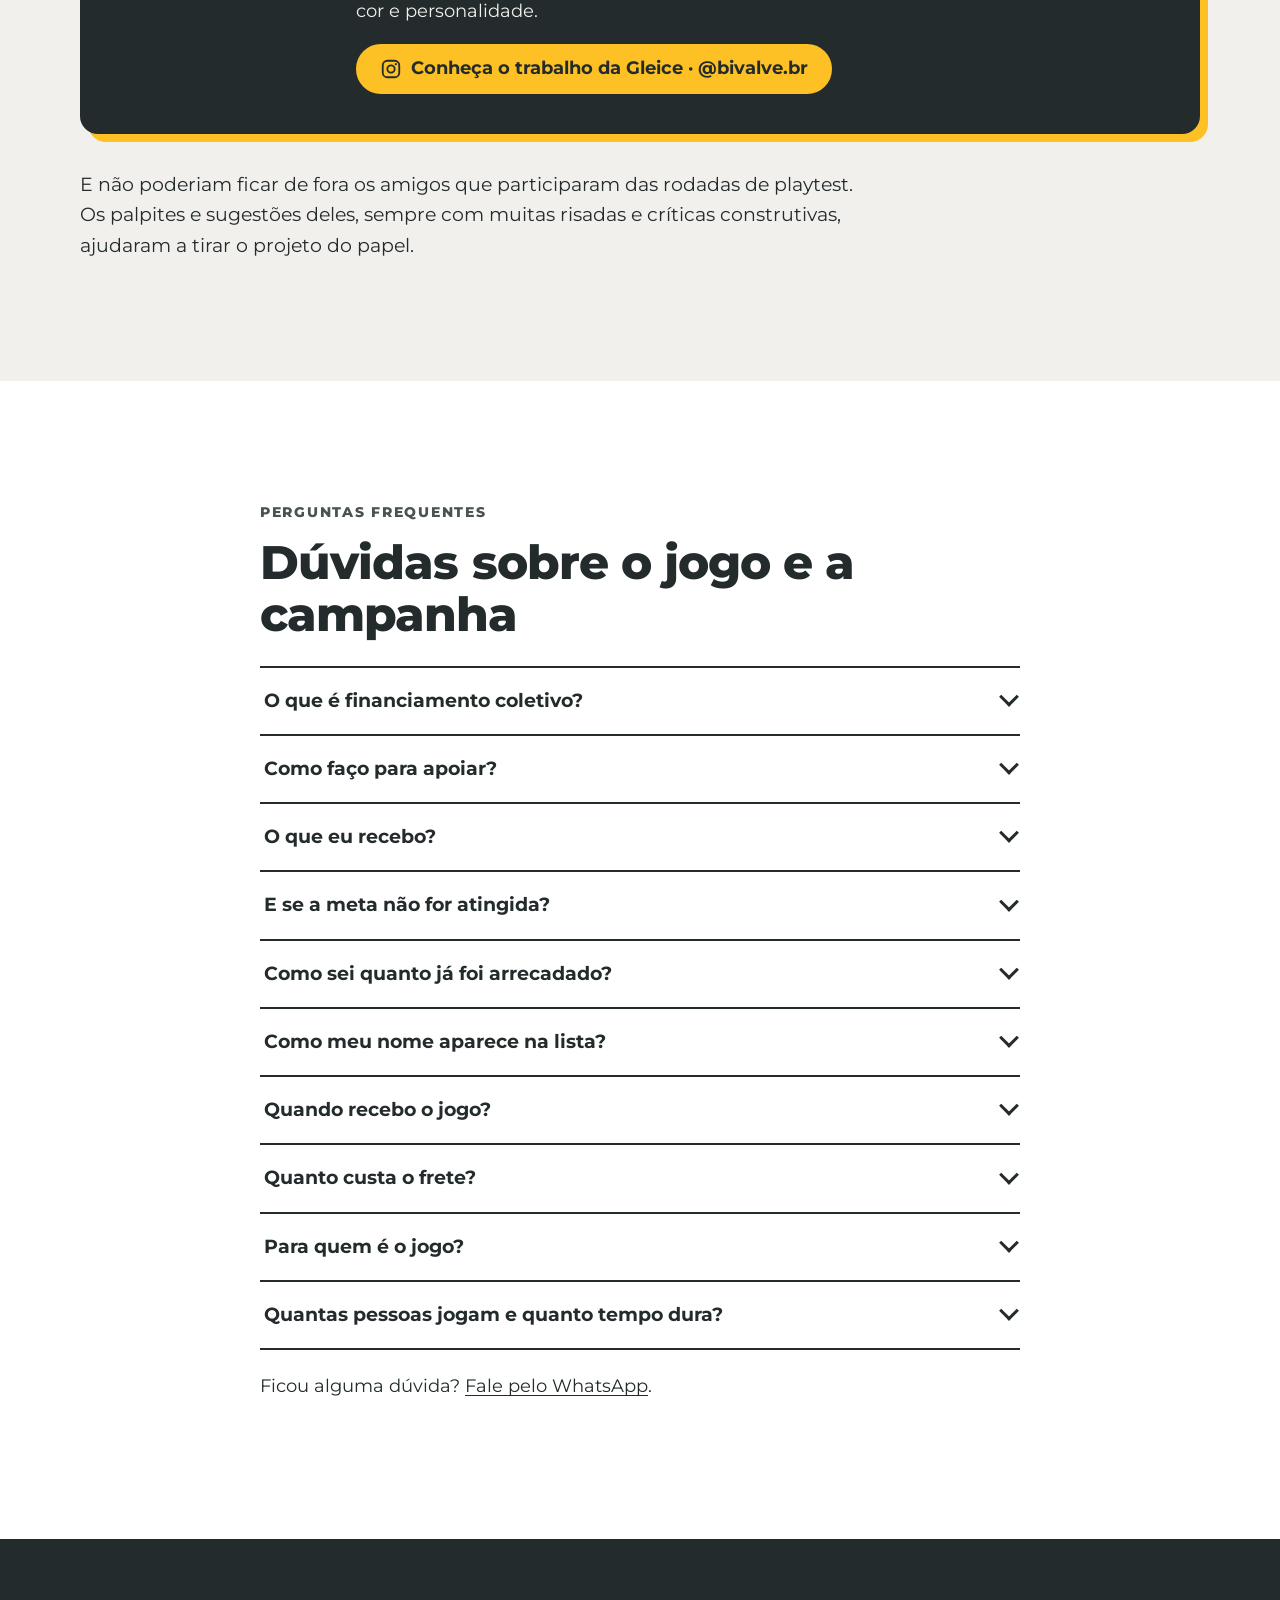
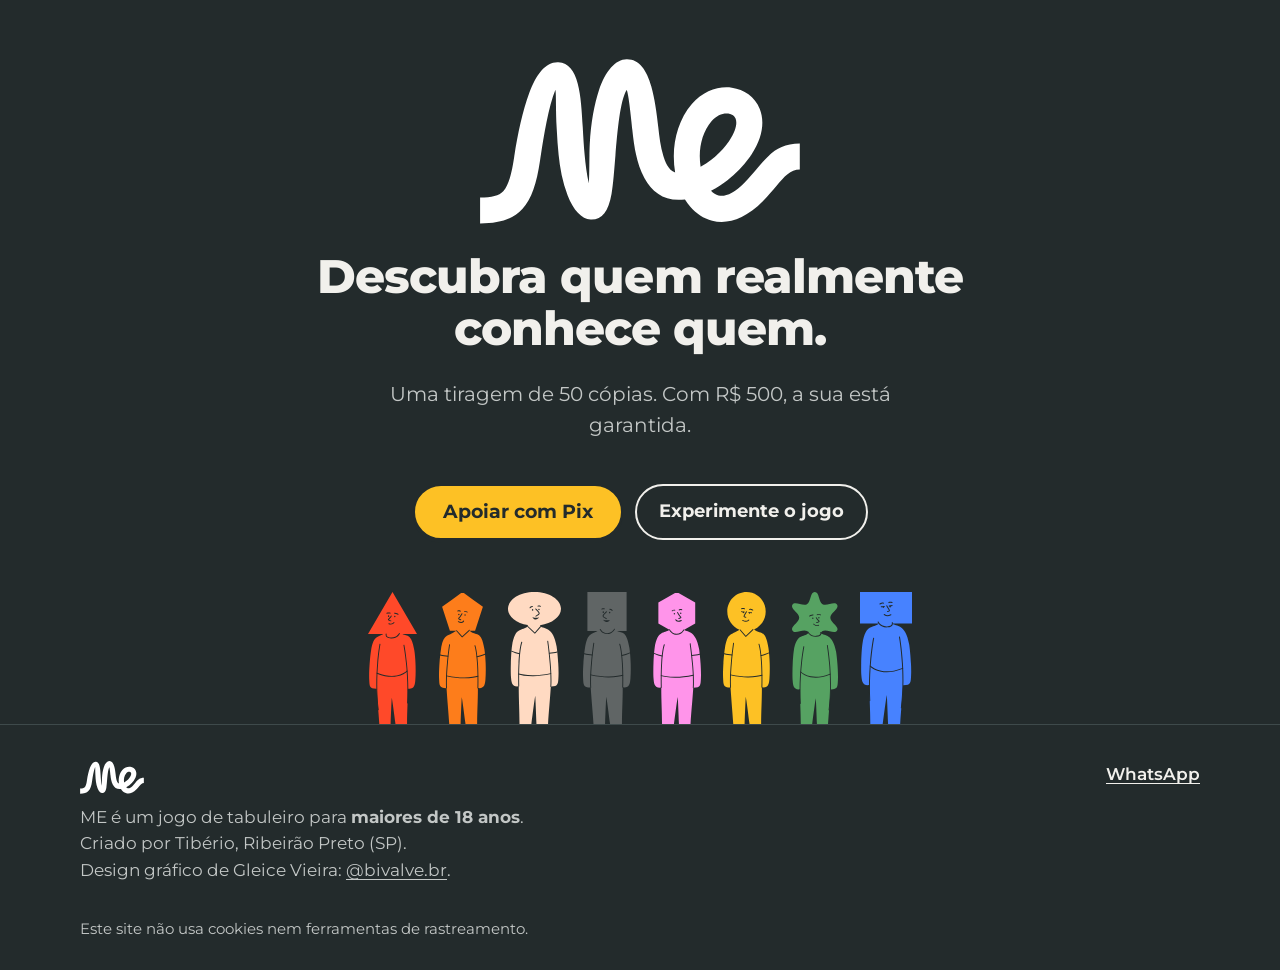
==== commit e65c1f54: "destaque para gleice" ====
--- a/index.html
+++ b/index.html
@@ -81,7 +81,7 @@
 
           <div class="cta-group">
             <a class="btn btn-primary btn-lg" href="#pix" data-cta="primary">Apoiar com Pix</a>
-            <a class="btn btn-ghost" href="#recompensas" data-cta-secondary>Ver recompensas</a>
+            <a class="btn btn-ghost" href="#experimente" data-cta-secondary>Experimente o jogo</a>
           </div>
           <p class="state-note" data-state-note>A partir de R$ 500, uma cópia do jogo é sua.</p>
 
@@ -320,12 +320,6 @@
         <p class="kicker">Como apoiar</p>
         <h2 id="apoiar-title">Financiamento coletivo, direto e sem mistério.</h2>
         <p class="section-lead">Em vez de comprar um jogo pronto, você ajuda a fazê-lo existir. Os apoios pagam a produção da primeira tiragem e, em troca, cada pessoa recebe a recompensa do valor que escolheu.</p>
-        <ol class="support-steps">
-          <li><span class="ss-n" aria-hidden="true">1</span><h3>Escolha um valor</h3><p>Qualquer valor coloca seu nome na lista de apoiadores. A partir de <span data-pix-offer-value>R$ 500</span>, você também garante uma cópia do jogo.</p></li>
-          <li><span class="ss-n" aria-hidden="true">2</span><h3>Pague por Pix</h3><p>Use o Pix copia e cola, o QR Code ou a chave. O dinheiro vai direto para o criador.</p></li>
-          <li><span class="ss-n" aria-hidden="true">3</span><h3>Envie o comprovante</h3><p>Mande o comprovante pelo WhatsApp e diga como quer aparecer na lista. Se apoiou com <span data-pix-offer-value>R$ 500</span> ou mais, informe também o endereço de entrega.</p></li>
-        </ol>
-
         <div class="campaign-panel" data-campaign-panel>
           <div class="cp-row">
             <p class="cp-label">Meta</p>
@@ -351,75 +345,53 @@
 
         <div class="pix-box" id="pix" data-config="pixChave" data-pix hidden>
           <p class="pix-tag">Apoie com Pix</p>
-          <h3>Escolha um valor e apoie agora</h3>
-          <p>Qualquer valor ajuda a levar o ME para a gráfica.</p>
-          <p class="pix-offer" data-config="pixValorCopia" data-pix-offer hidden><strong>A partir de <span data-pix-offer-value>R$ 500</span>, você garante uma cópia do ME.</strong> Com qualquer valor, seu nome entra na lista de apoiadores deste site.</p>
-          <p class="pix-goal" data-config="metaReais" data-pix-goal hidden>Meta da campanha: <strong data-pix-goal-value></strong> para produzir <span data-config="tiragem">50</span> cópias.</p>
-
-          <div class="pix-amounts" data-config="pixValores" data-pix-amounts hidden>
-            <p class="pix-label" id="pix-amounts-label">Escolha um valor</p>
-            <div class="pix-amount-grid" role="group" aria-labelledby="pix-amounts-label" data-pix-amount-grid></div>
-          </div>
-
-          <div class="pix-code" data-config="pixNome pixCidade" data-pix-code hidden>
-            <div class="pix-code-main">
-              <p class="pix-label" data-pix-code-label>Pix copia e cola</p>
-              <code data-pix-code-text></code>
-              <button type="button" class="btn btn-primary btn-sm" data-pix-code-copy>Copiar código Pix</button>
-              <p class="pix-hint">No app do seu banco, escolha <strong>Pix copia e cola</strong> e cole o código. O valor já vem preenchido.</p>
+          <h3>O que você recebe</h3>
+          <div class="pix-tiers">
+            <div class="pix-tier">
+              <p class="pix-tier-value">Qualquer valor</p>
+              <p>Seu nome na lista de apoiadores deste site.</p>
             </div>
-            <div class="pix-qr" data-pix-qr></div>
-          </div>
-          <p class="pix-suggest" role="status" data-pix-suggest hidden></p>
-          <div class="pix-copy-note" data-pix-copy-note hidden>
-            <p data-pix-note-text></p>
-            <p data-pix-whats></p>
-          </div>
-
-          <div class="pix-key">
-            <p class="pix-label" id="pix-label" data-pix-key-label>Chave Pix</p>
-            <code data-pix-key aria-labelledby="pix-label"></code>
-            <button type="button" class="btn btn-primary btn-sm" data-pix-copy>Copiar chave</button>
-          </div>
-          <p class="pix-feedback" role="status" data-pix-feedback></p>
-          <ul class="pix-terms">
-            <li data-config="pixValorCopia" data-pix-term-copy hidden><strong>A partir de <span data-pix-offer-value>R$ 500</span>: uma cópia do ME e seu nome na lista de apoiadores.</strong> O frete é cobrado à parte e combinado depois.</li>
-            <li><strong>Qualquer valor<span data-pix-term-below hidden> abaixo disso</span>: seu nome na lista de apoiadores</strong> deste site, do jeito que você pedir (ou nenhum, se preferir).</li>
-            <li><strong>Depois do Pix, envie o comprovante pelo WhatsApp</strong> dizendo como quer aparecer na lista<span data-pix-term-address hidden> e, se for o caso, o endereço de entrega</span>. <span data-pix-whats></span></li>
-            <li><strong>O jogo será produzido mesmo que a meta não seja atingida</strong>, com o valor arrecadado. Por isso não há devolução por meta não atingida.</li>
-          </ul>
-        </div>
-      </div>
-    </section>
-
-    <!-- 9. RECOMPENSAS -->
-    <section class="section rewards" id="recompensas" aria-labelledby="rewards-title">
-      <div class="wrap">
-        <p class="kicker">Recompensas</p>
-        <h2 id="rewards-title">Escolha como você quer entrar no jogo.</h2>
-        <p class="section-lead">São duas formas de apoiar, as duas por Pix.</p>
-        <div class="reward-grid">
-          <article class="reward">
-            <h3>Nome no site</h3>
-            <p class="reward-price">Qualquer valor</p>
-            <p class="reward-desc">Para quem quer ajudar o ME a existir.</p>
-            <ul>
-              <li>Seu nome (ou apelido) na lista de apoiadores deste site</li>
-            </ul>
-            <a class="btn btn-ghost" href="#pix" data-reward-pix>Apoiar com Pix</a>
-          </article>
-          <article class="reward reward-featured">
-            <span class="reward-badge">Garante o jogo</span>
-            <h3>Cópia do ME</h3>
-            <p class="reward-price">A partir de <span data-pix-offer-value>R$ 500</span></p>
-            <p class="reward-desc">Uma das <span data-config="tiragem">50</span> cópias da primeira tiragem.</p>
-            <ul>
-              <li>Uma cópia do jogo ME</li>
-              <li>Seu nome na lista de apoiadores deste site</li>
-              <li>Frete à parte, combinado depois pelo WhatsApp</li>
-            </ul>
-            <a class="btn btn-primary reward-cta" href="#pix" data-reward-pix data-pix-select="copia"><span>Apoiar com <span data-pix-offer-value>R$ 500</span></span></a>
-          </article>
+            <div class="pix-tier pix-tier-copy" data-config="pixValorCopia" data-pix-offer hidden>
+              <p class="pix-tier-value">A partir de <span data-pix-offer-value>R$ 500</span></p>
+              <p><strong>Uma cópia do ME</strong> e seu nome na lista. Frete à parte.</p>
+            </div>
+          </div>
+
+          <ol class="pix-steps">
+            <li class="pix-step">
+              <h4><span class="pix-n" aria-hidden="true">1</span>Escolha um valor</h4>
+              <div class="pix-amounts" data-config="pixValores" data-pix-amounts hidden>
+                <div class="pix-amount-grid" role="group" aria-label="Valores sugeridos" data-pix-amount-grid></div>
+              </div>
+              <div class="pix-copy-note" role="status" data-pix-copy-note hidden><p data-pix-note-text></p></div>
+            </li>
+            <li class="pix-step">
+              <h4><span class="pix-n" aria-hidden="true">2</span>Pague pelo app do seu banco</h4>
+              <div class="pix-code" data-config="pixNome pixCidade" data-pix-code hidden>
+                <div class="pix-code-main">
+                  <p class="pix-label" data-pix-code-label>Pix copia e cola</p>
+                  <code data-pix-code-text></code>
+                  <button type="button" class="btn btn-primary btn-sm" data-pix-code-copy>Copiar código Pix</button>
+                  <p class="pix-hint">No app do banco, escolha <strong>Pix copia e cola</strong> e cole o código. O valor já vem preenchido.</p>
+                </div>
+                <div class="pix-qr" data-pix-qr></div>
+              </div>
+              <p class="pix-suggest" role="status" data-pix-suggest hidden></p>
+              <div class="pix-key">
+                <p class="pix-label" id="pix-label" data-pix-key-label>Chave Pix</p>
+                <code data-pix-key aria-labelledby="pix-label"></code>
+                <button type="button" class="btn btn-primary btn-sm" data-pix-copy>Copiar chave</button>
+              </div>
+              <p class="pix-feedback" role="status" data-pix-feedback></p>
+            </li>
+            <li class="pix-step">
+              <h4><span class="pix-n" aria-hidden="true">3</span>Envie o comprovante pelo WhatsApp</h4>
+              <p>Junto com seu nome e sobrenome para a lista (ex.: Ana S.)<span data-pix-term-address hidden> e, se apoiou com <span data-pix-offer-value>R$ 500</span> ou mais, o endereço de entrega</span>.</p>
+              <p class="pix-whats-line" data-pix-whats-main></p>
+            </li>
+          </ol>
+
+          <p class="pix-small">O jogo será produzido mesmo que a meta não seja atingida, com o valor arrecadado. Por isso não há devolução por meta não atingida. Os nomes passam por revisão antes de entrar na lista.</p>
         </div>
       </div>
     </section>
@@ -431,7 +403,7 @@
         <h2 id="backers-title">Quem já está nessa com a gente.</h2>
         <ul class="backer-list" data-config="listaApoiadores" data-backers hidden></ul>
         <p class="backers-empty" data-backers-empty>Ainda não há nomes por aqui. Apoie com qualquer valor e seja o primeiro nome desta lista.</p>
-        <p class="fineprint">Os nomes aparecem do jeito que cada pessoa pediu, depois que o Pix é confirmado. A lista é atualizada manualmente.</p>
+        <p class="fineprint">Aparecem nome e sobrenome ou primeiro nome com a inicial do sobrenome, depois que o Pix é confirmado. Todos os nomes são revisados antes de entrar na lista, que é atualizada manualmente.</p>
       </div>
     </section>
 
@@ -452,22 +424,43 @@
 
     <!-- 10. SOBRE O AUTOR -->
     <section class="section author" id="autor" aria-labelledby="autor-title">
-      <div class="wrap author-grid">
-        <div class="author-photo">
-          <!-- FOTO: troque o personagem por <img src="assets/img/tiberio.webp" alt="Foto de Tibério" width="400" height="400"> -->
-          <img src="assets/img/personagens/quadrado.svg" alt="" width="70" height="205" loading="lazy">
-        </div>
-        <div>
-          <p class="kicker">Quem fez</p>
-          <h2 id="autor-title">Feito por Tibério, em Ribeirão Preto.</h2>
-          <!-- BIO: substitua os parágrafos abaixo pela sua bio. -->
-          <p>O ME foi criado por Tibério, desenvolvedor independente de Ribeirão Preto (SP). O jogo nasceu da curiosidade sobre as pessoas: aquela vontade de saber o que passa na cabeça de quem está do seu lado e de conhecer melhor até quem você acha que já conhece.</p>
-          <p class="credit">O ME só foi possível graças ao trabalho profissional da designer gráfica <strong>Gleice Vieira</strong>.
-            <a class="ig-link" href="https://www.instagram.com/bivalve.br" target="_blank" rel="noopener"><svg aria-hidden="true" viewBox="0 0 24 24"><rect x="3" y="3" width="18" height="18" rx="5" fill="none" stroke="currentColor" stroke-width="2"/><circle cx="12" cy="12" r="4" fill="none" stroke="currentColor" stroke-width="2"/><circle cx="17.3" cy="6.7" r="1.2" fill="currentColor"/></svg>@bivalve.br<span class="visually-hidden"> no Instagram (abre em nova aba)</span></a>
-          </p>
-          <p class="credit">E não poderiam ficar de fora os amigos que participaram das rodadas de playtest. Os palpites e sugestões deles, sempre com muitas risadas e críticas construtivas, ajudaram a tirar o projeto do papel.</p>
-          <p class="author-contact" data-contact-line hidden>Quer falar comigo? <span data-contact-links></span></p>
-        </div>
+      <div class="wrap">
+        <div class="author-grid">
+          <div class="author-photo">
+            <!-- FOTO: troque o personagem por <img src="assets/img/tiberio.webp" alt="Foto de Tibério" width="400" height="400"> -->
+            <img src="assets/img/personagens/quadrado.svg" alt="" width="70" height="205" loading="lazy">
+          </div>
+          <div>
+            <p class="kicker">Quem fez</p>
+            <h2 id="autor-title">Uma ideia de Tibério, com o traço de Gleice Vieira.</h2>
+            <!-- BIO: substitua o parágrafo abaixo pela sua bio. -->
+            <p>O ME foi criado por Tibério, desenvolvedor independente de Ribeirão Preto (SP). O jogo nasceu da curiosidade sobre as pessoas: aquela vontade de saber o que passa na cabeça de quem está do seu lado e de conhecer melhor até quem você acha que já conhece.</p>
+            <p class="author-contact" data-contact-line hidden>Quer falar comigo? <span data-contact-links></span></p>
+          </div>
+        </div>
+
+        <aside class="designer reveal" aria-labelledby="designer-title">
+          <div class="designer-cast" aria-hidden="true">
+            <img src="assets/img/personagens/pentagono.svg" alt="" width="40" height="121" loading="lazy">
+            <img src="assets/img/personagens/hexagono.svg" alt="" width="40" height="120" loading="lazy">
+            <img src="assets/img/personagens/organico.svg" alt="" width="40" height="124" loading="lazy">
+          </div>
+          <div class="designer-body">
+            <p class="designer-tag">Design gráfico</p>
+            <h3 id="designer-title">Gleice Vieira</h3>
+            <p class="designer-lead">O ME só foi possível graças ao trabalho profissional da designer gráfica Gleice Vieira. Tudo o que você vê do jogo saiu do traço dela.</p>
+            <ul class="designer-list">
+              <li><strong>Logo e identidade visual:</strong> o “Me” em traço contínuo, a paleta de cores e a tipografia.</li>
+              <li><strong>Os 8 personagens</strong> de cabeça geométrica, que viraram os peões do jogo.</li>
+              <li><strong>O tabuleiro</strong> em forma do logo e <strong>a caixa</strong>.</li>
+              <li><strong>As 180 cartas</strong> e os <strong>ícones</strong> das 6 categorias.</li>
+            </ul>
+            <p>Foi ela quem transformou uma ideia de mesa de amigos em um jogo com cara, cor e personalidade.</p>
+            <a class="btn btn-ig" href="https://www.instagram.com/bivalve.br" target="_blank" rel="noopener"><svg aria-hidden="true" viewBox="0 0 24 24"><rect x="3" y="3" width="18" height="18" rx="5" fill="none" stroke="currentColor" stroke-width="2"/><circle cx="12" cy="12" r="4" fill="none" stroke="currentColor" stroke-width="2"/><circle cx="17.3" cy="6.7" r="1.2" fill="currentColor"/></svg><span>Conheça o trabalho da Gleice · @bivalve.br</span><span class="visually-hidden"> no Instagram (abre em nova aba)</span></a>
+          </div>
+        </aside>
+
+        <p class="thanks">E não poderiam ficar de fora os amigos que participaram das rodadas de playtest. Os palpites e sugestões deles, sempre com muitas risadas e críticas construtivas, ajudaram a tirar o projeto do papel.</p>
       </div>
     </section>
 
@@ -483,11 +476,11 @@
           </details>
           <details>
             <summary>Como faço para apoiar?</summary>
-            <div><p>Escolha um valor na seção <a href="#pix">Apoie com Pix</a>, pague pelo Pix copia e cola, pelo QR Code ou pela chave, e envie o comprovante pelo WhatsApp dizendo como quer aparecer na lista de apoiadores. Se apoiou com <span data-pix-offer-value>R$ 500</span> ou mais, informe também o endereço de entrega.</p></div>
+            <div><p>Escolha um valor na seção <a href="#pix">Apoie com Pix</a>, pague pelo Pix copia e cola, pelo QR Code ou pela chave, e envie o comprovante pelo WhatsApp com seu nome e sobrenome para a lista de apoiadores. Se apoiou com <span data-pix-offer-value>R$ 500</span> ou mais, informe também o endereço de entrega.</p></div>
           </details>
           <details>
             <summary>O que eu recebo?</summary>
-            <div><p>Com qualquer valor, seu nome (ou apelido) entra na lista de apoiadores deste site. A partir de <span data-pix-offer-value>R$ 500</span>, você também garante uma cópia do jogo, com frete à parte.</p></div>
+            <div><p>Com qualquer valor, seu nome entra na lista de apoiadores deste site. A partir de <span data-pix-offer-value>R$ 500</span>, você também garante uma cópia do jogo, com frete à parte.</p></div>
           </details>
           <details>
             <summary>E se a meta não for atingida?</summary>
@@ -499,7 +492,7 @@
           </details>
           <details>
             <summary>Como meu nome aparece na lista?</summary>
-            <div><p>Do jeito que você pedir na mensagem do WhatsApp: nome, apelido ou nenhum, se preferir não aparecer.</p></div>
+            <div><p>Publicamos nome e sobrenome ou primeiro nome com a inicial do sobrenome (ex.: Ana S.), como você indicar na mensagem do WhatsApp. Se preferir, você pode não aparecer. Apelidos, frases, nomes de empresas, links e qualquer conteúdo ofensivo não são publicados, e todos os nomes passam por revisão antes de entrar na lista.</p></div>
           </details>
           <details>
             <summary>Quando recebo o jogo?</summary>
@@ -530,7 +523,7 @@
         <p data-final-text>Uma tiragem de <span data-config="tiragem">50</span> cópias. Com <span data-pix-offer-value>R$ 500</span>, a sua está garantida.</p>
         <div class="cta-group center">
           <a class="btn btn-primary btn-lg" href="#pix" data-cta="primary">Apoiar com Pix</a>
-          <a class="btn btn-ghost on-dark" href="#recompensas" data-cta-secondary>Ver recompensas</a>
+          <a class="btn btn-ghost on-dark" href="#experimente" data-cta-secondary>Experimente o jogo</a>
         </div>
         <div class="cast cast-final" aria-hidden="true">
           <img src="assets/img/personagens/triangulo.svg" alt="" width="42" height="122" loading="lazy">
--- a/assets/css/style.css
+++ b/assets/css/style.css
@@ -156,8 +156,8 @@
   font-weight: 800; font-size: .8rem; letter-spacing: .02em;
 }
 .site-header .btn-primary { box-shadow: none; border-color: var(--yellow); }
-.btn-pix { background: var(--pink); color: var(--ink); border-color: var(--pink); }
-.btn-pix:hover { background: #FFB0F0; }
+.btn-pix { background: var(--green); color: var(--ink); border-color: var(--green); }
+.btn-pix:hover { background: #6DB878; border-color: #6DB878; }
 @media (max-width: 599px) {
   .hide-sm { position: absolute; width: 1px; height: 1px; overflow: hidden; clip: rect(0 0 0 0); white-space: nowrap; }
   .header-inner { gap: 8px; }
@@ -437,7 +437,7 @@
 .pix-box {
   margin-top: 40px; padding: 26px 20px 22px;
   border: 3px solid var(--ink); border-radius: var(--radius);
-  background: var(--pink);
+  background: var(--green);
   box-shadow: 8px 8px 0 var(--ink);
 }
 .pix-box .pix-tag {
@@ -448,6 +448,31 @@
 }
 .pix-box h3 { font-size: clamp(1.35rem, 4.4vw, 1.75rem); font-weight: 800; }
 .pix-box > p { color: var(--ink); max-width: 62ch; font-weight: 500; }
+
+/* Níveis: o que a pessoa recebe */
+.pix-tiers { display: grid; gap: 10px; margin: 4px 0 22px; }
+.pix-tier { background: var(--white); border: 2px solid var(--ink); border-radius: var(--radius-sm); padding: 14px 16px; }
+.pix-tier p { margin: 0; }
+.pix-tier-value { font-size: 1.25rem; font-weight: 800; margin-bottom: 2px !important; }
+.pix-tier-copy { background: var(--yellow); }
+@media (min-width: 640px) { .pix-tiers { grid-template-columns: 1fr 1fr; } }
+
+/* Passos numerados */
+.pix-steps { list-style: none; padding: 0; margin: 0; display: grid; grid-template-columns: minmax(0, 1fr); gap: 14px; }
+.pix-step { min-width: 0; background: rgba(255, 255, 255, .28); border-radius: var(--radius-sm); padding: 14px; }
+.pix-step .pix-feedback:empty { min-height: 0; margin: 0; }
+.pix-step h4 { display: flex; align-items: center; gap: 10px; margin: 0 0 12px; font-size: 1.1rem; font-weight: 800; }
+.pix-step > p { margin: 0 0 10px; }
+.pix-n {
+  flex: none; display: inline-grid; place-items: center; width: 32px; height: 32px; border-radius: 50%;
+  background: var(--ink); color: var(--white); font-size: .95rem;
+}
+.pix-step .pix-amounts, .pix-step .pix-code, .pix-step .pix-copy-note { margin-bottom: 0; }
+.pix-step .pix-copy-note { margin-top: 10px; border-left-color: var(--ink); }
+.pix-step .pix-key { margin-top: 10px; }
+.pix-step .pix-code + .pix-suggest + .pix-key { margin-top: 10px; }
+.pix-whats-line { margin: 0; }
+.pix-small { margin: 18px 0 0; font-size: .88rem; }
 .pix-key {
   display: grid; gap: 10px; align-items: center;
   background: var(--white); border: 2px solid var(--ink); border-radius: var(--radius-sm); padding: 16px;
@@ -579,6 +604,40 @@
 .author p { max-width: 60ch; }
 @media (min-width: 760px) { .author-grid { grid-template-columns: 240px 1fr; gap: 48px; } .author-photo { width: 240px; height: 240px; } }
 
+/* Crédito da designer */
+.designer {
+  margin-top: 44px; display: grid; gap: 22px;
+  background: var(--ink); color: var(--text-on-dark);
+  border-radius: var(--radius); padding: 28px 22px;
+  box-shadow: 8px 8px 0 var(--yellow);
+}
+.designer-cast { display: flex; gap: 10px; align-items: flex-end; }
+.designer-cast img { height: 92px; width: auto; animation: bob 3.4s ease-in-out infinite; }
+.designer-cast img:nth-child(2) { animation-delay: -1.1s; }
+.designer-cast img:nth-child(3) { animation-delay: -2.2s; }
+.designer .designer-tag {
+  display: inline-block; margin: 0 0 10px;
+  background: var(--yellow); color: var(--ink);
+  font-size: .78rem; font-weight: 800; text-transform: uppercase; letter-spacing: .1em;
+  padding: 4px 10px; border-radius: 6px;
+}
+.designer h3 { font-size: clamp(1.8rem, 6vw, 2.6rem); font-weight: 800; margin-bottom: .35em; }
+.designer p { color: var(--text-on-dark); }
+.designer-lead { font-size: 1.15rem; font-weight: 600; }
+.designer-list { margin: 0 0 18px; padding-left: 1.2em; color: var(--text-on-dark-muted); }
+.designer-list li { margin-bottom: 6px; }
+.designer-list li::marker { color: var(--yellow); }
+.designer-list strong { color: var(--text-on-dark); }
+.btn-ig { background: var(--yellow); color: var(--ink); border-color: var(--yellow); white-space: normal; text-align: left; }
+.btn-ig:hover { background: #FFCD45; }
+.btn-ig svg { width: 22px; height: 22px; flex: none; }
+@media (min-width: 860px) {
+  .designer { grid-template-columns: 200px 1fr; gap: 36px; padding: 40px; align-items: center; }
+  .designer-cast { justify-content: center; }
+  .designer-cast img { height: 150px; }
+}
+.thanks { margin: 36px 0 0; font-size: 1.05rem; }
+
 /* ---------- FAQ ---------- */
 .faq { background: var(--white); }
 .accordion { margin-top: 24px; border-top: 2px solid var(--ink); }
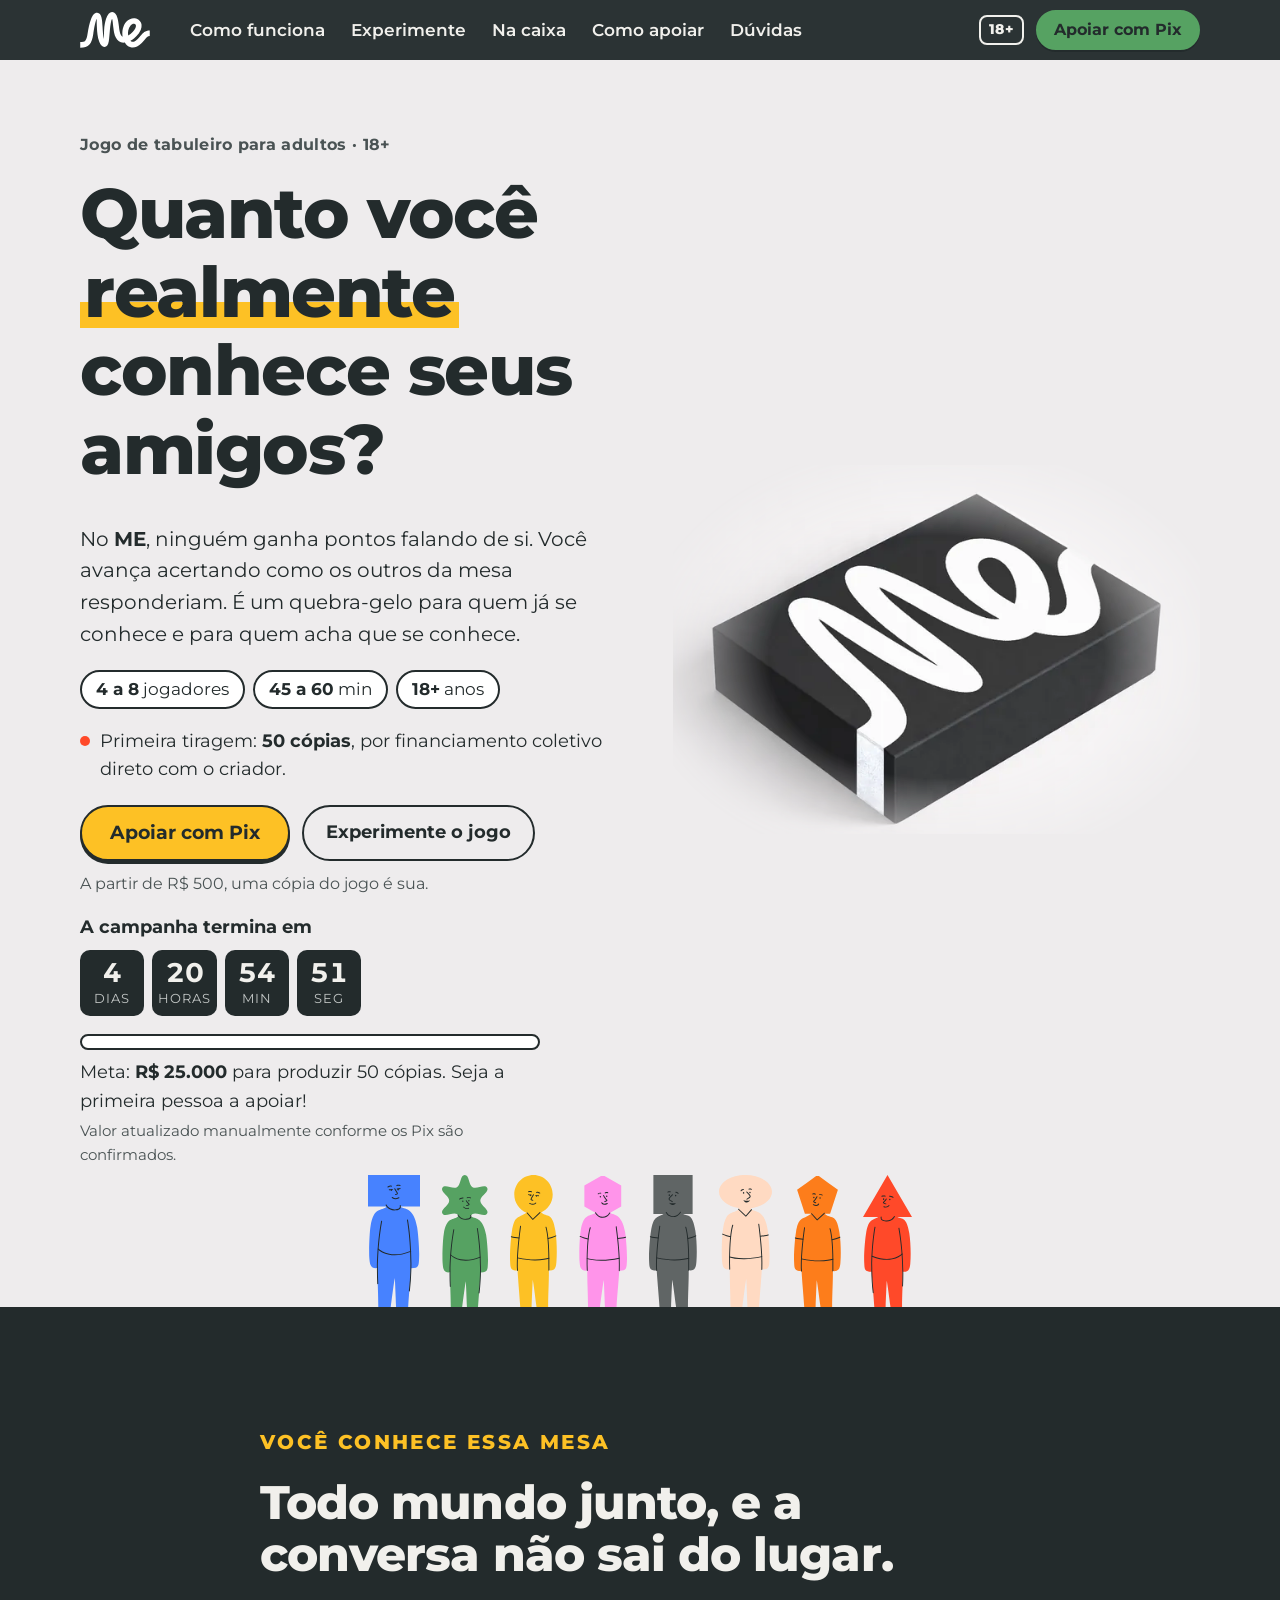
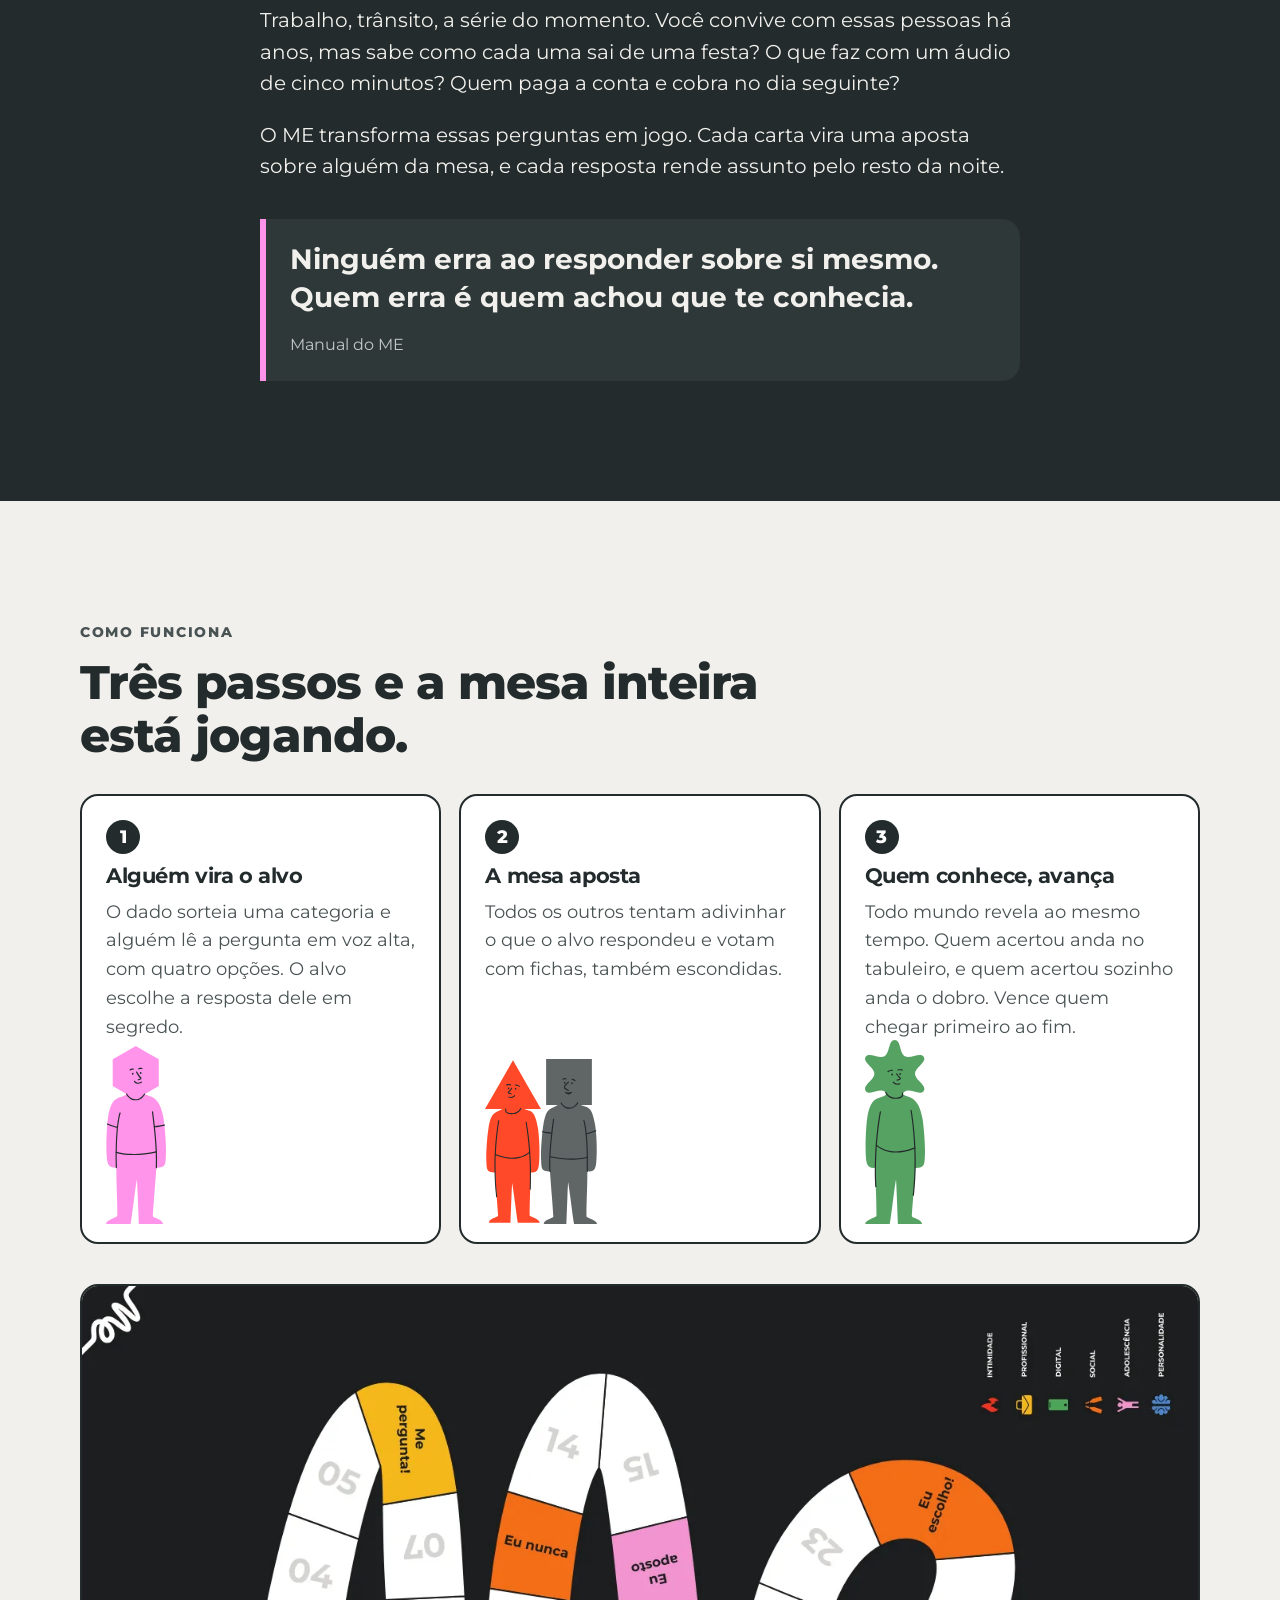
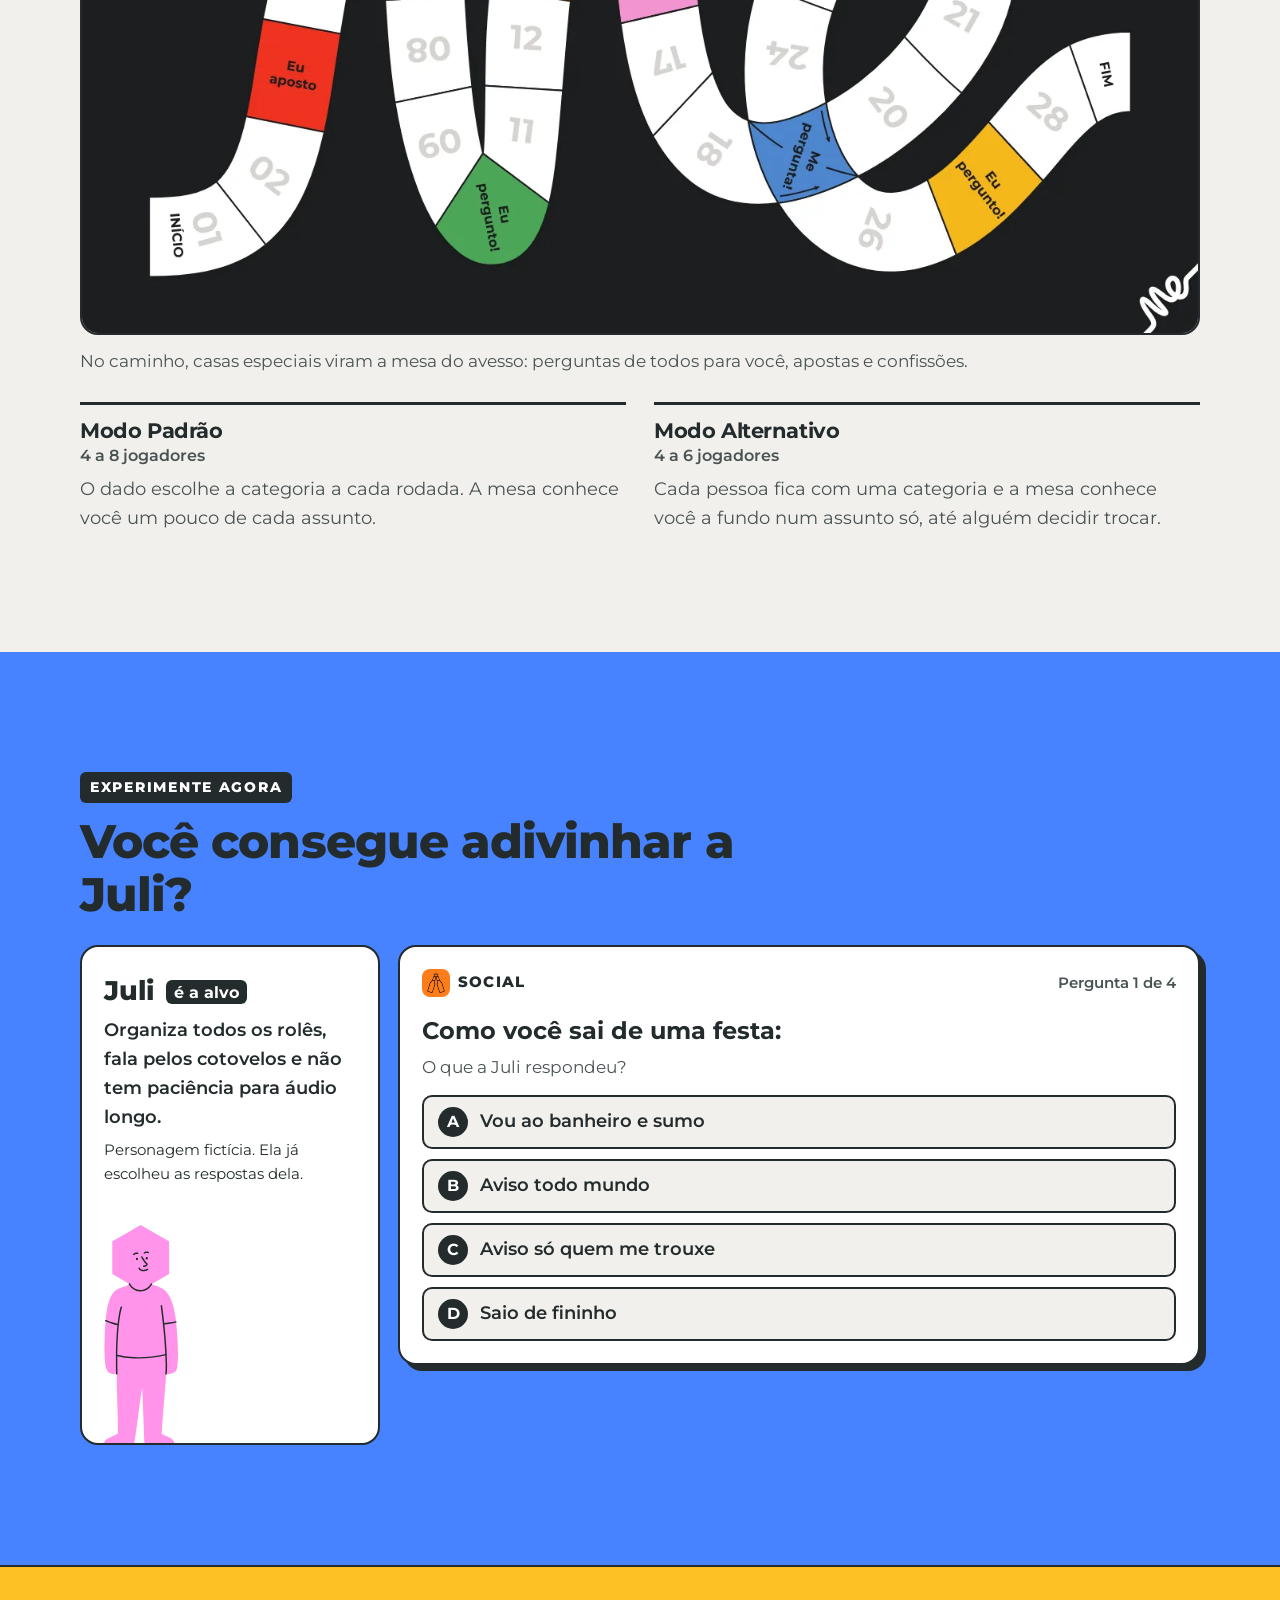
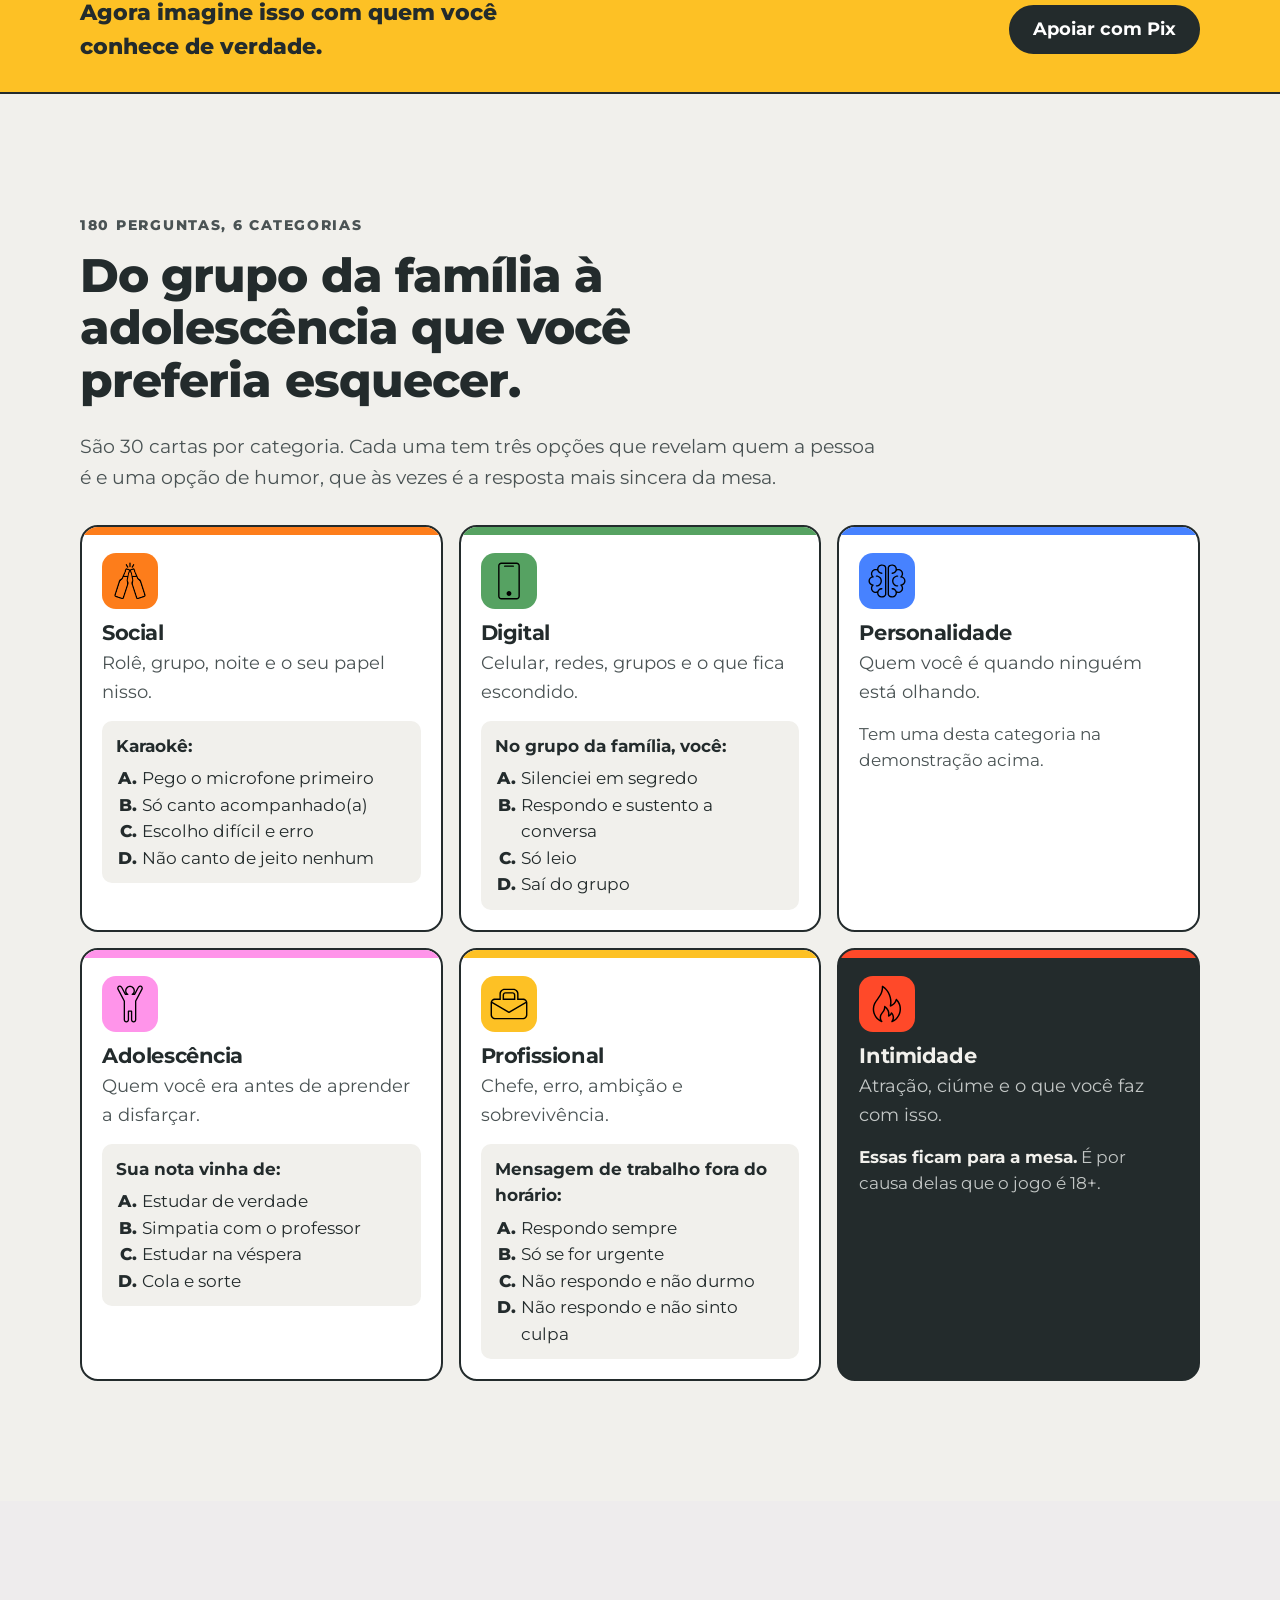
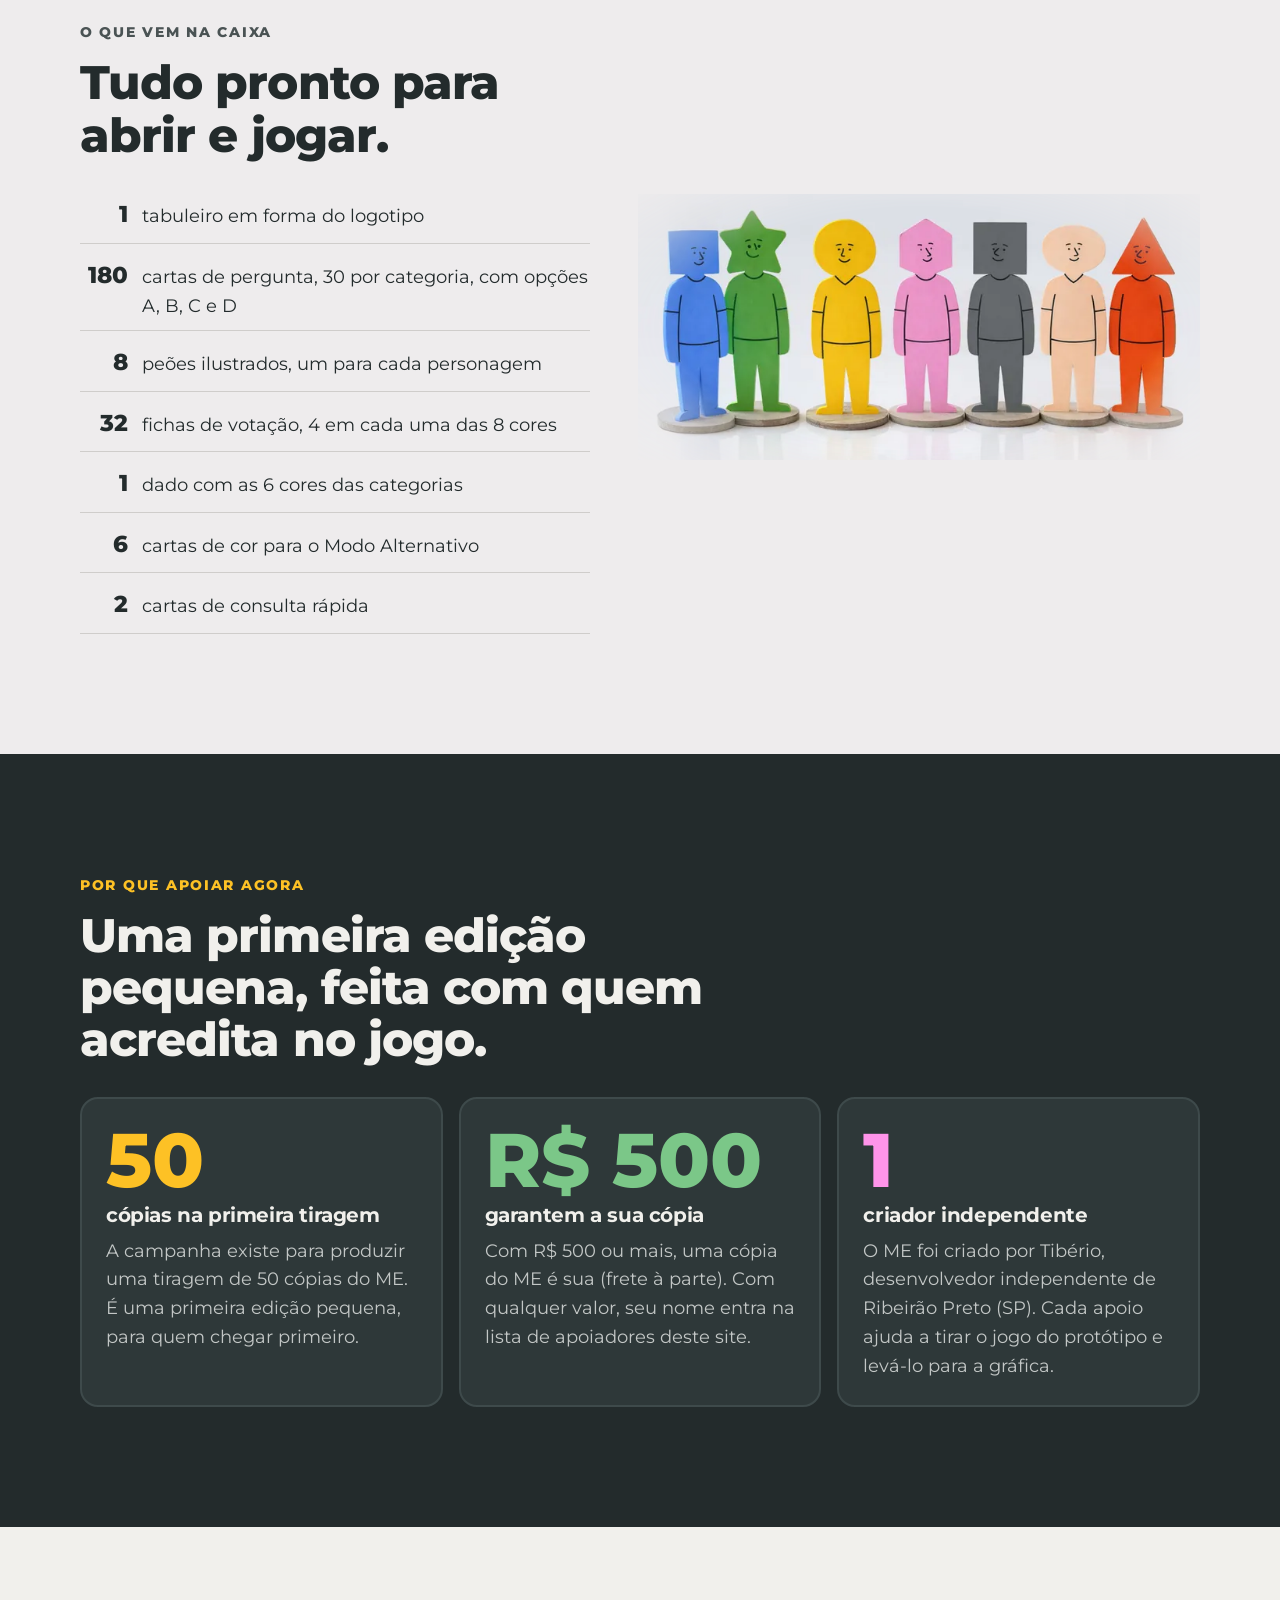
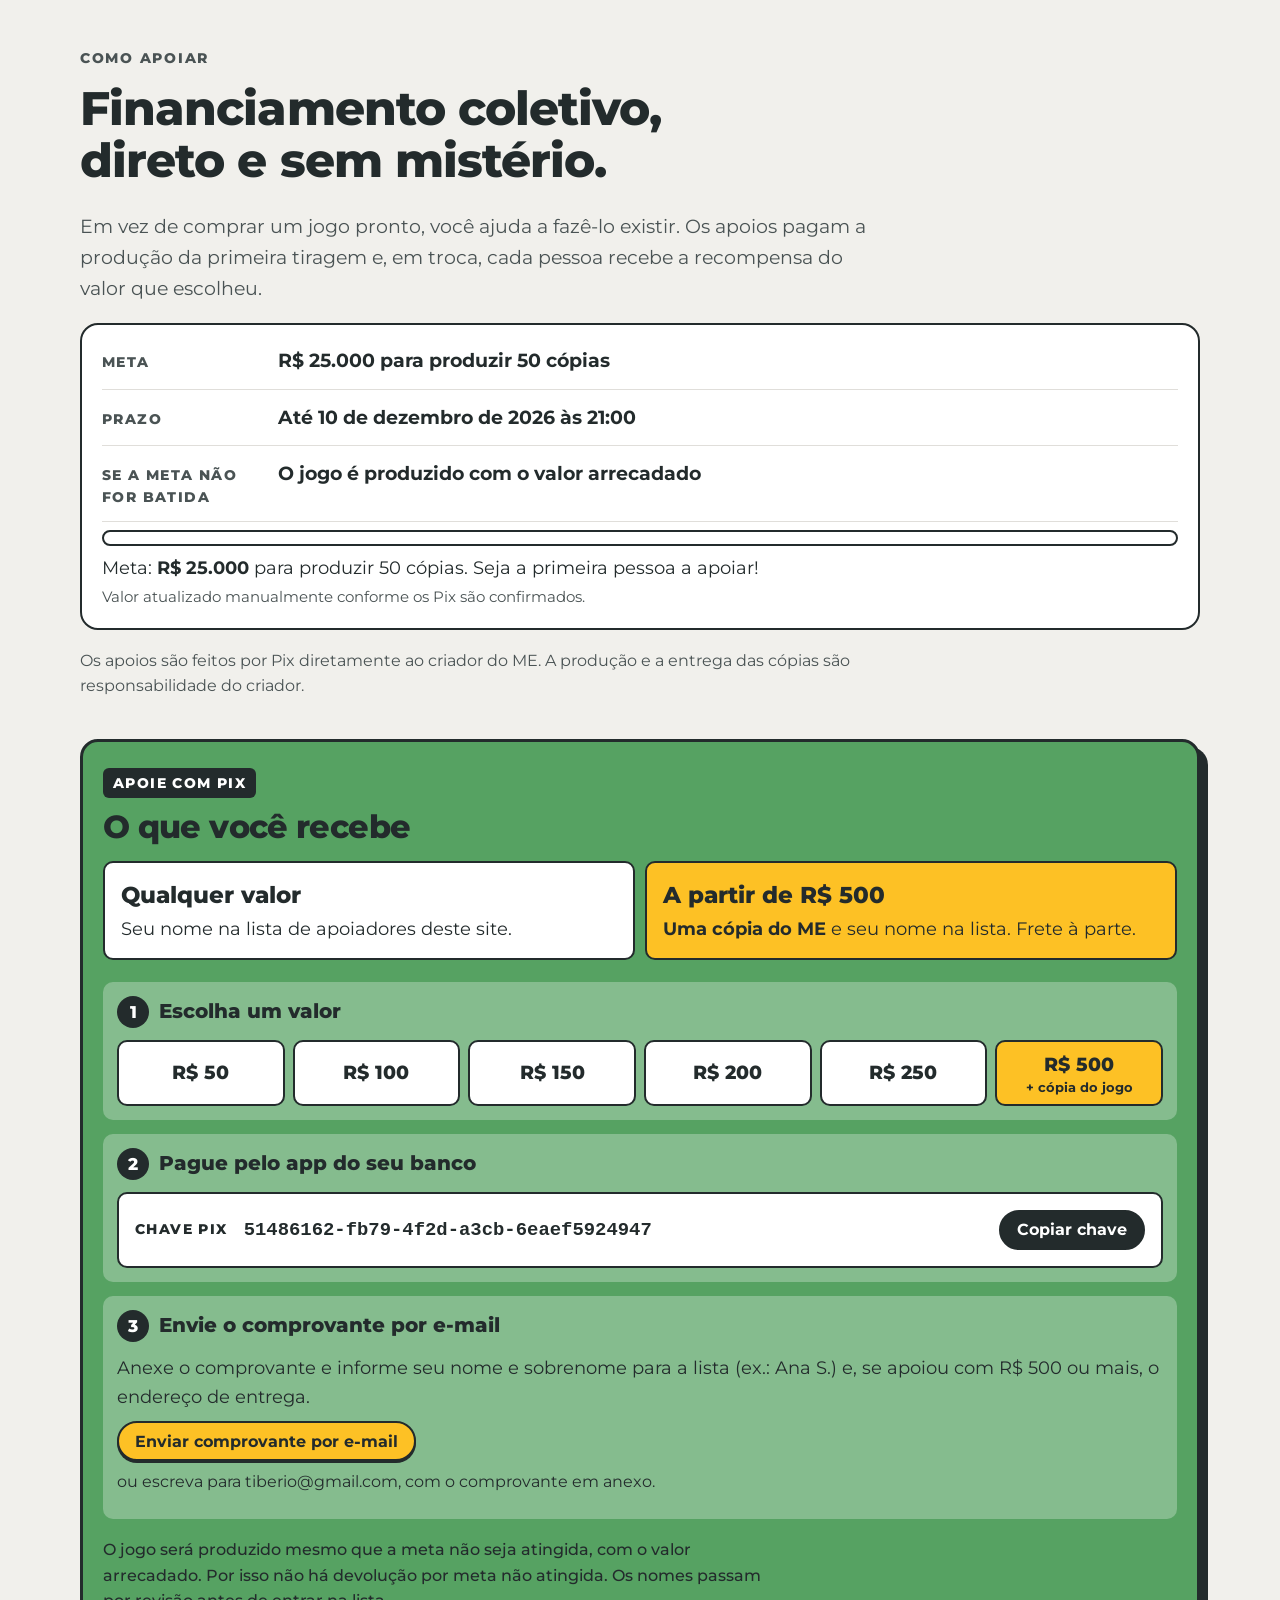
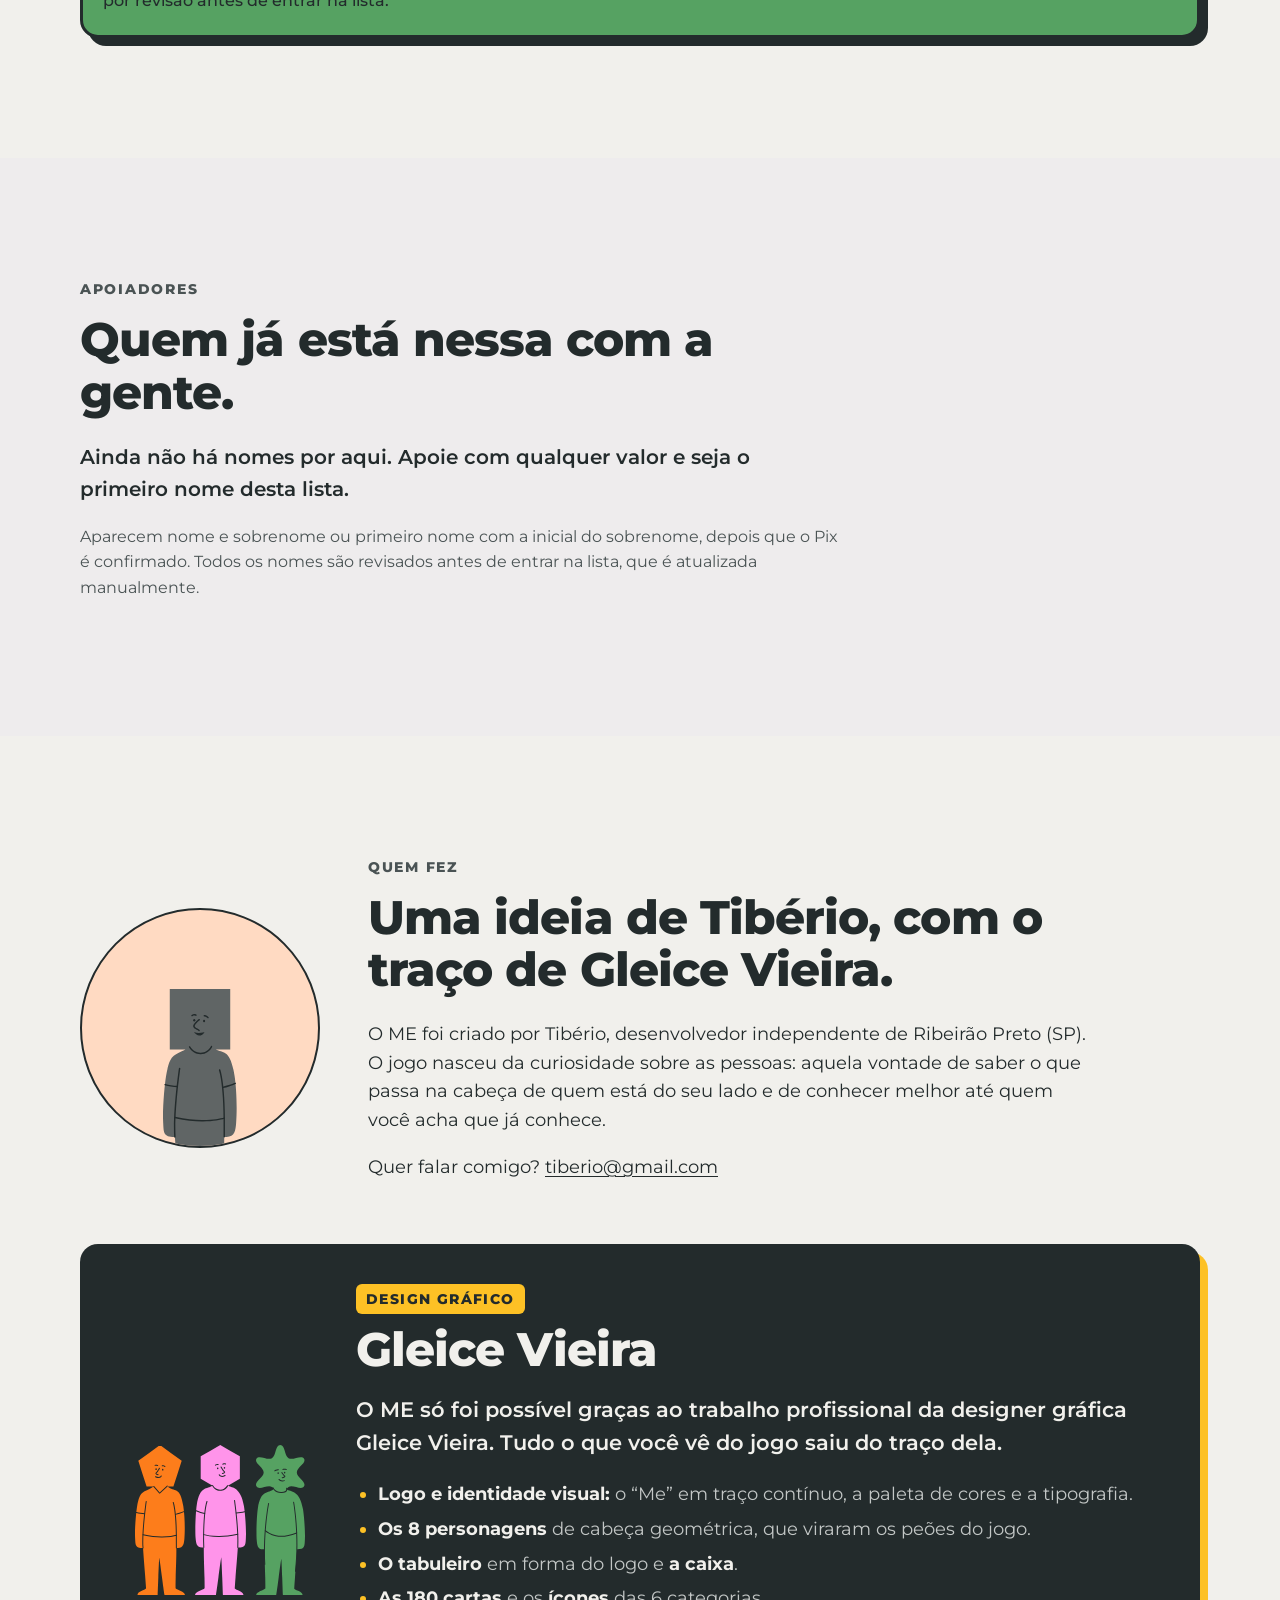
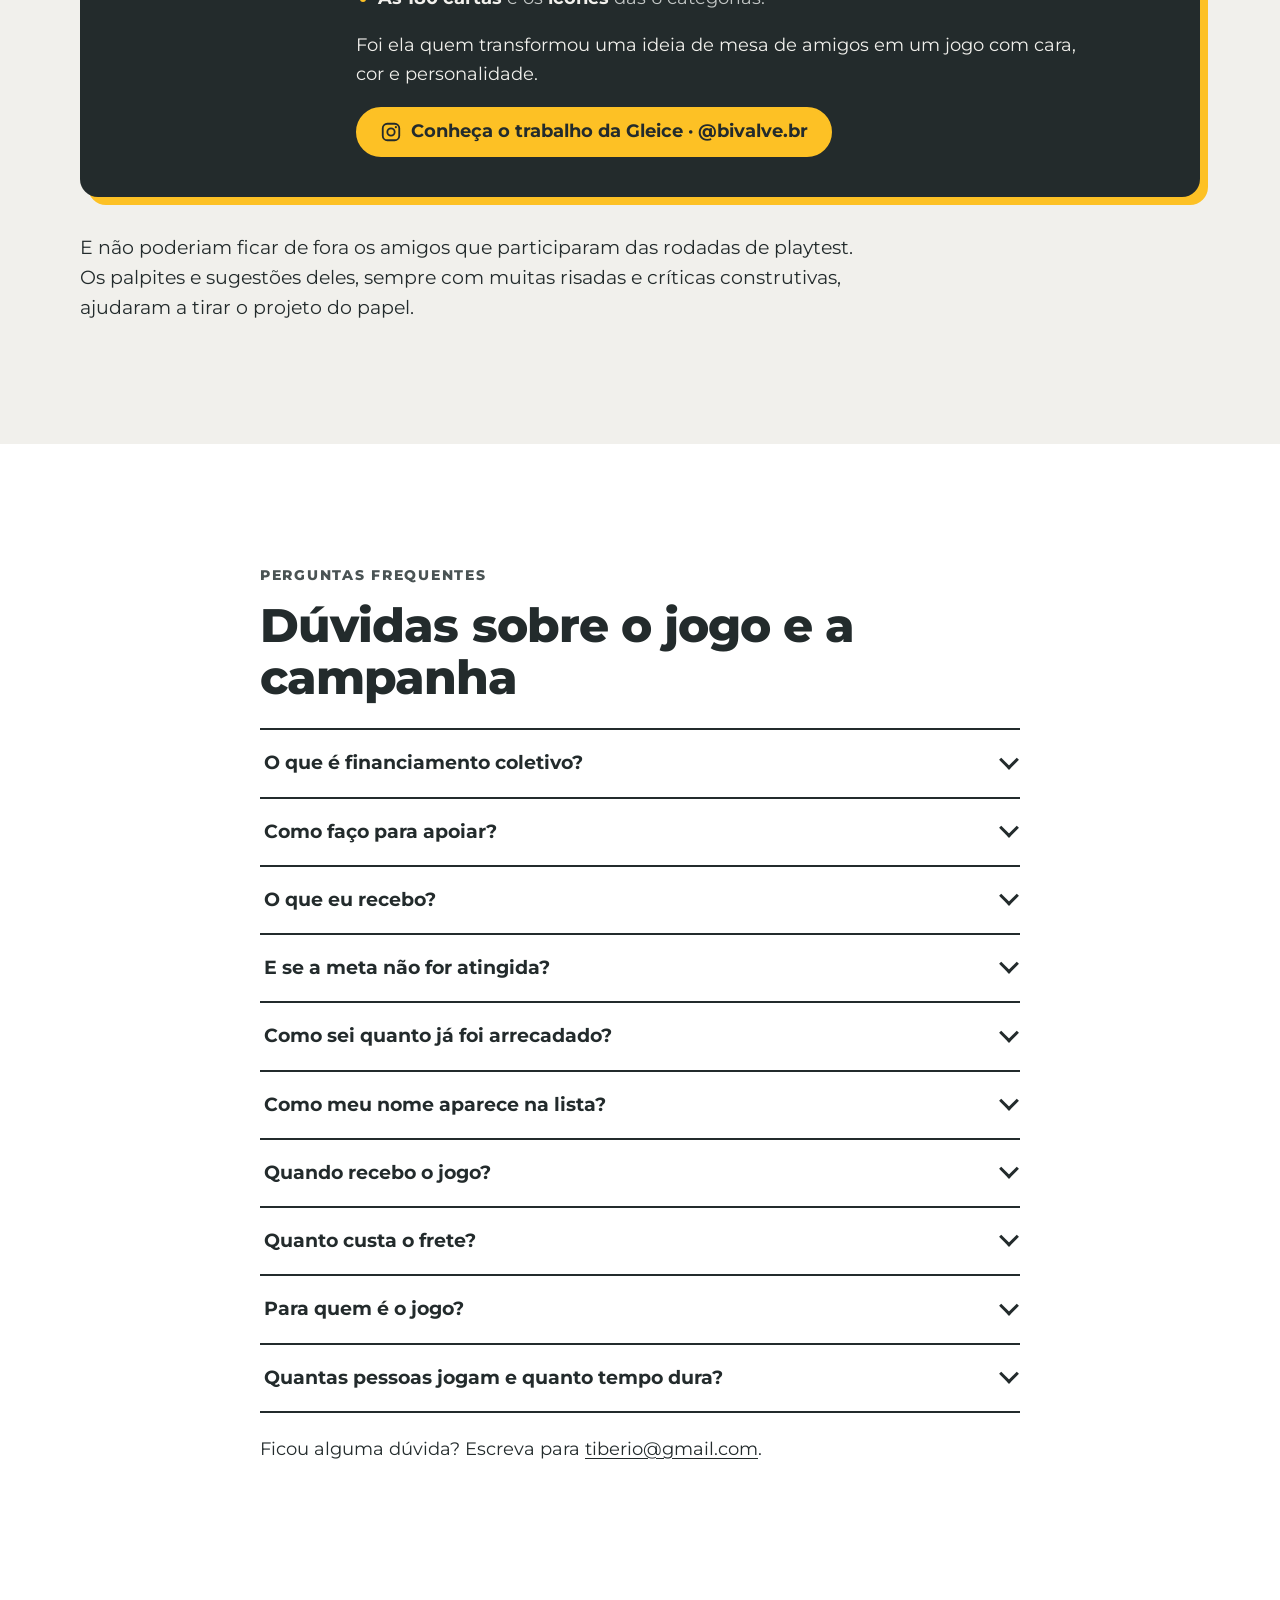
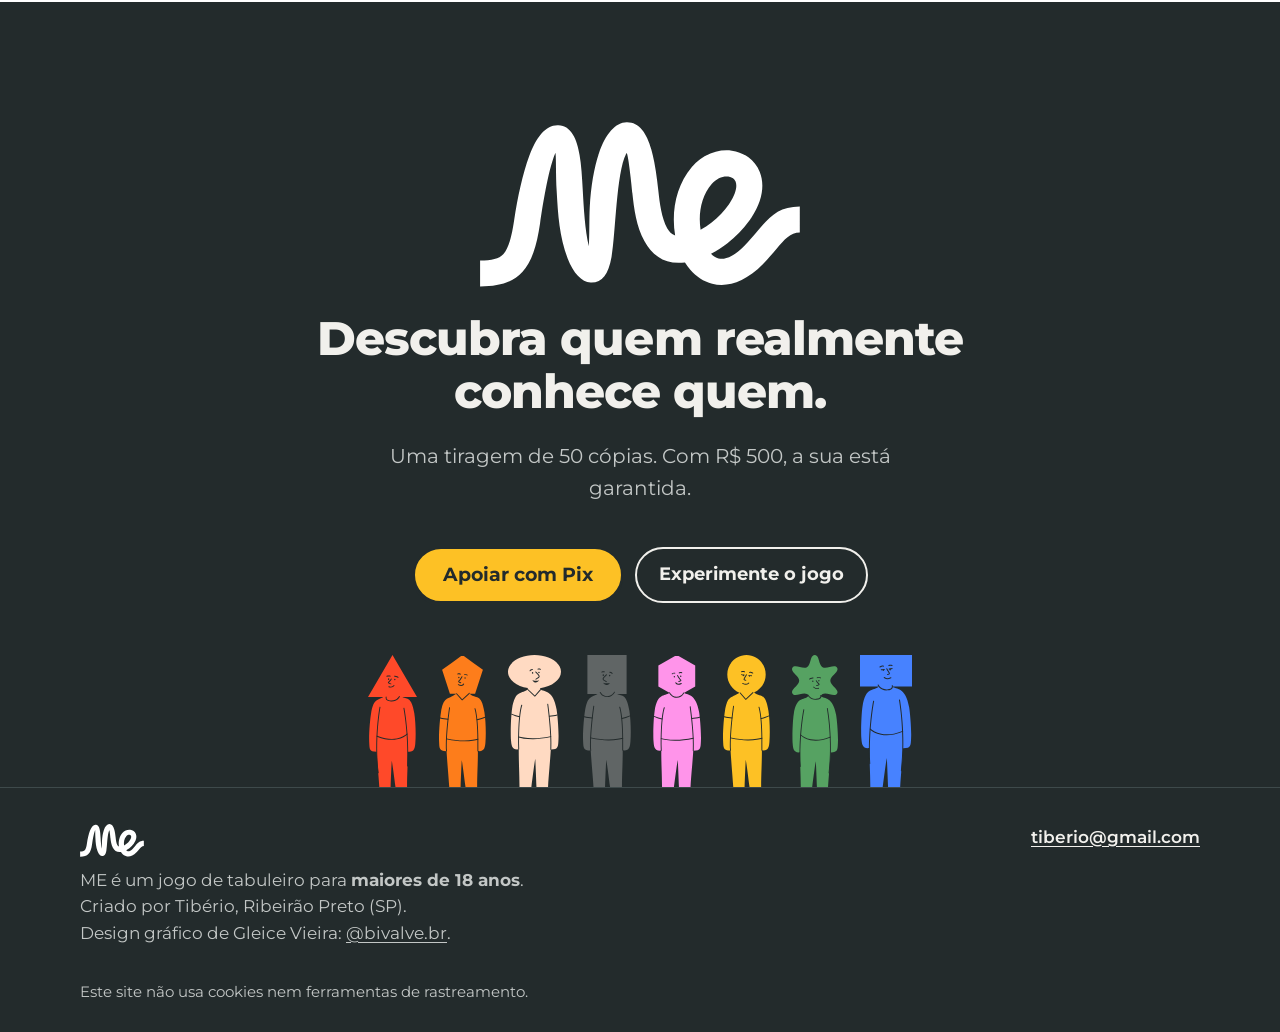
==== commit 0465baba: "substitui por email" ====
--- a/index.html
+++ b/index.html
@@ -385,9 +385,9 @@
               <p class="pix-feedback" role="status" data-pix-feedback></p>
             </li>
             <li class="pix-step">
-              <h4><span class="pix-n" aria-hidden="true">3</span>Envie o comprovante pelo WhatsApp</h4>
-              <p>Junto com seu nome e sobrenome para a lista (ex.: Ana S.)<span data-pix-term-address hidden> e, se apoiou com <span data-pix-offer-value>R$ 500</span> ou mais, o endereço de entrega</span>.</p>
-              <p class="pix-whats-line" data-pix-whats-main></p>
+              <h4><span class="pix-n" aria-hidden="true">3</span>Envie o comprovante por e-mail</h4>
+              <p>Anexe o comprovante e informe seu nome e sobrenome para a lista (ex.: Ana S.)<span data-pix-term-address hidden> e, se apoiou com <span data-pix-offer-value>R$ 500</span> ou mais, o endereço de entrega</span>.</p>
+              <p class="pix-send-line" data-pix-send></p>
             </li>
           </ol>
 
@@ -476,7 +476,7 @@
           </details>
           <details>
             <summary>Como faço para apoiar?</summary>
-            <div><p>Escolha um valor na seção <a href="#pix">Apoie com Pix</a>, pague pelo Pix copia e cola, pelo QR Code ou pela chave, e envie o comprovante pelo WhatsApp com seu nome e sobrenome para a lista de apoiadores. Se apoiou com <span data-pix-offer-value>R$ 500</span> ou mais, informe também o endereço de entrega.</p></div>
+            <div><p>Escolha um valor na seção <a href="#pix">Apoie com Pix</a>, pague pelo Pix copia e cola, pelo QR Code ou pela chave, e envie o comprovante por e-mail com seu nome e sobrenome para a lista de apoiadores. Se apoiou com <span data-pix-offer-value>R$ 500</span> ou mais, informe também o endereço de entrega.</p></div>
           </details>
           <details>
             <summary>O que eu recebo?</summary>
@@ -492,7 +492,7 @@
           </details>
           <details>
             <summary>Como meu nome aparece na lista?</summary>
-            <div><p>Publicamos nome e sobrenome ou primeiro nome com a inicial do sobrenome (ex.: Ana S.), como você indicar na mensagem do WhatsApp. Se preferir, você pode não aparecer. Apelidos, frases, nomes de empresas, links e qualquer conteúdo ofensivo não são publicados, e todos os nomes passam por revisão antes de entrar na lista.</p></div>
+            <div><p>Publicamos nome e sobrenome ou primeiro nome com a inicial do sobrenome (ex.: Ana S.), como você indicar no e-mail. Se preferir, você pode não aparecer. Apelidos, frases, nomes de empresas, links e qualquer conteúdo ofensivo não são publicados, e todos os nomes passam por revisão antes de entrar na lista.</p></div>
           </details>
           <details>
             <summary>Quando recebo o jogo?</summary>
@@ -500,7 +500,7 @@
           </details>
           <details>
             <summary>Quanto custa o frete?</summary>
-            <div><p>O frete é cobrado à parte e combinado pelo WhatsApp, conforme o seu endereço. A produção e a entrega das cópias são responsabilidade do criador do ME.</p></div>
+            <div><p>O frete é cobrado à parte e combinado por e-mail, conforme o seu endereço. A produção e a entrega das cópias são responsabilidade do criador do ME.</p></div>
           </details>
           <details>
             <summary>Para quem é o jogo?</summary>
@@ -511,7 +511,7 @@
             <div><p>De <strong>4 a 8 jogadores</strong> no Modo Padrão e de <strong>4 a 6</strong> no Modo Alternativo. Uma partida leva de 45 a 60 minutos.</p></div>
           </details>
         </div>
-        <p class="faq-more" data-contact-line-faq hidden>Ficou alguma dúvida? <a href="#" data-link="whatsapp-faq" target="_blank" rel="noopener">Fale pelo WhatsApp<span class="visually-hidden"> (abre em nova aba)</span></a>.</p>
+        <p class="faq-more" data-contact-line-faq hidden>Ficou alguma dúvida? Escreva para <a href="#" data-link="email-faq"></a>.</p>
       </div>
     </section>
 
@@ -547,7 +547,6 @@
       </div>
       <ul class="footer-links">
         <li data-config="instagram" hidden><a href="#" rel="noopener" target="_blank" data-link="instagram">Instagram<span class="visually-hidden"> (abre em nova aba)</span></a></li>
-        <li data-config="whatsapp" hidden><a href="#" rel="noopener" target="_blank" data-link="whatsapp">WhatsApp<span class="visually-hidden"> (abre em nova aba)</span></a></li>
         <li data-config="email" hidden><a href="#" data-link="email">E-mail</a></li>
       </ul>
     </div>
--- a/assets/css/style.css
+++ b/assets/css/style.css
@@ -471,7 +471,8 @@
 .pix-step .pix-copy-note { margin-top: 10px; border-left-color: var(--ink); }
 .pix-step .pix-key { margin-top: 10px; }
 .pix-step .pix-code + .pix-suggest + .pix-key { margin-top: 10px; }
-.pix-whats-line { margin: 0; }
+.pix-send-line { margin: 0; display: grid; gap: 8px; justify-items: start; }
+.pix-send-addr { font-size: .9rem; }
 .pix-small { margin: 18px 0 0; font-size: .88rem; }
 .pix-key {
   display: grid; gap: 10px; align-items: center;
@@ -511,8 +512,7 @@
 }
 .pix-copy-note p { margin: 0 0 8px; }
 .pix-copy-note p:last-child { margin: 0; }
-.pix-whats { white-space: normal; text-align: left; }
-.pix-terms .pix-whats { margin-top: 8px; }
+.pix-send { white-space: normal; text-align: left; }
 @media (min-width: 720px) { .pix-amount-grid { grid-template-columns: repeat(6, 1fr); max-width: none; } }
 
 .pix-code {
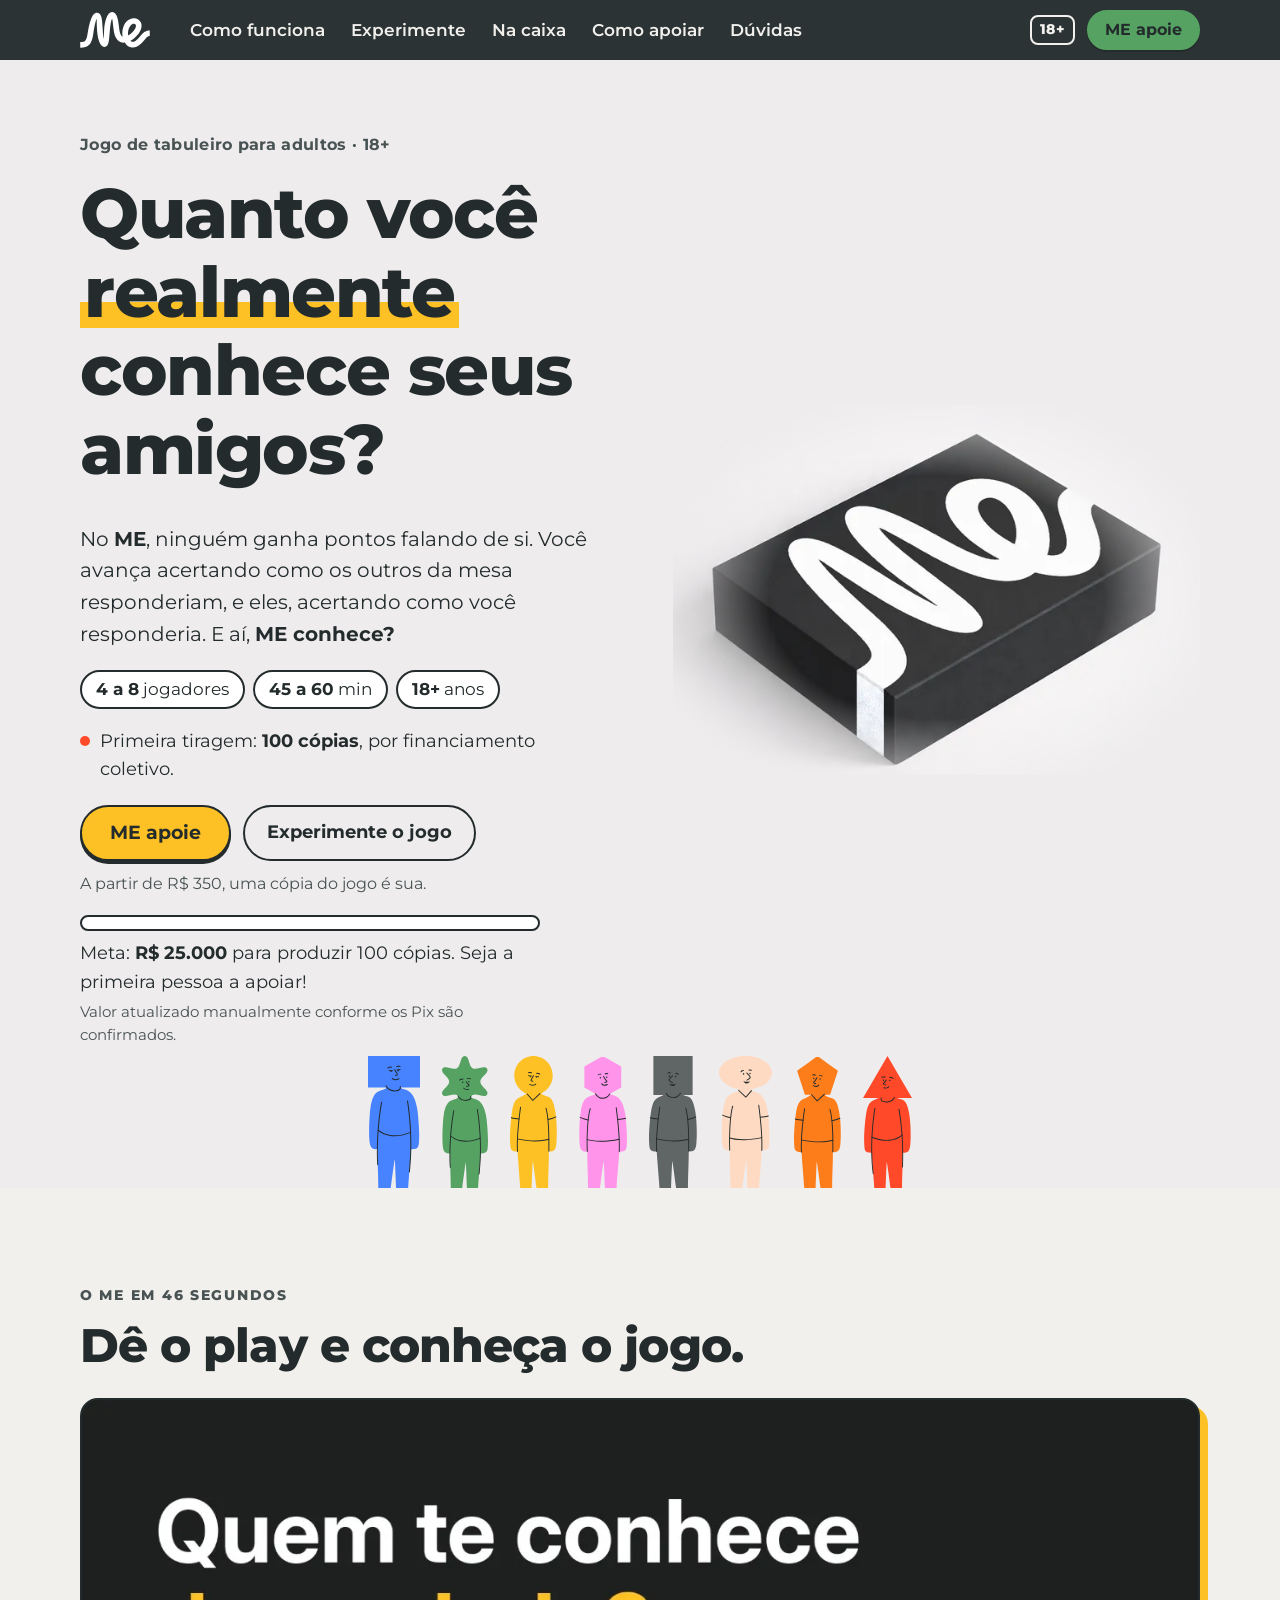
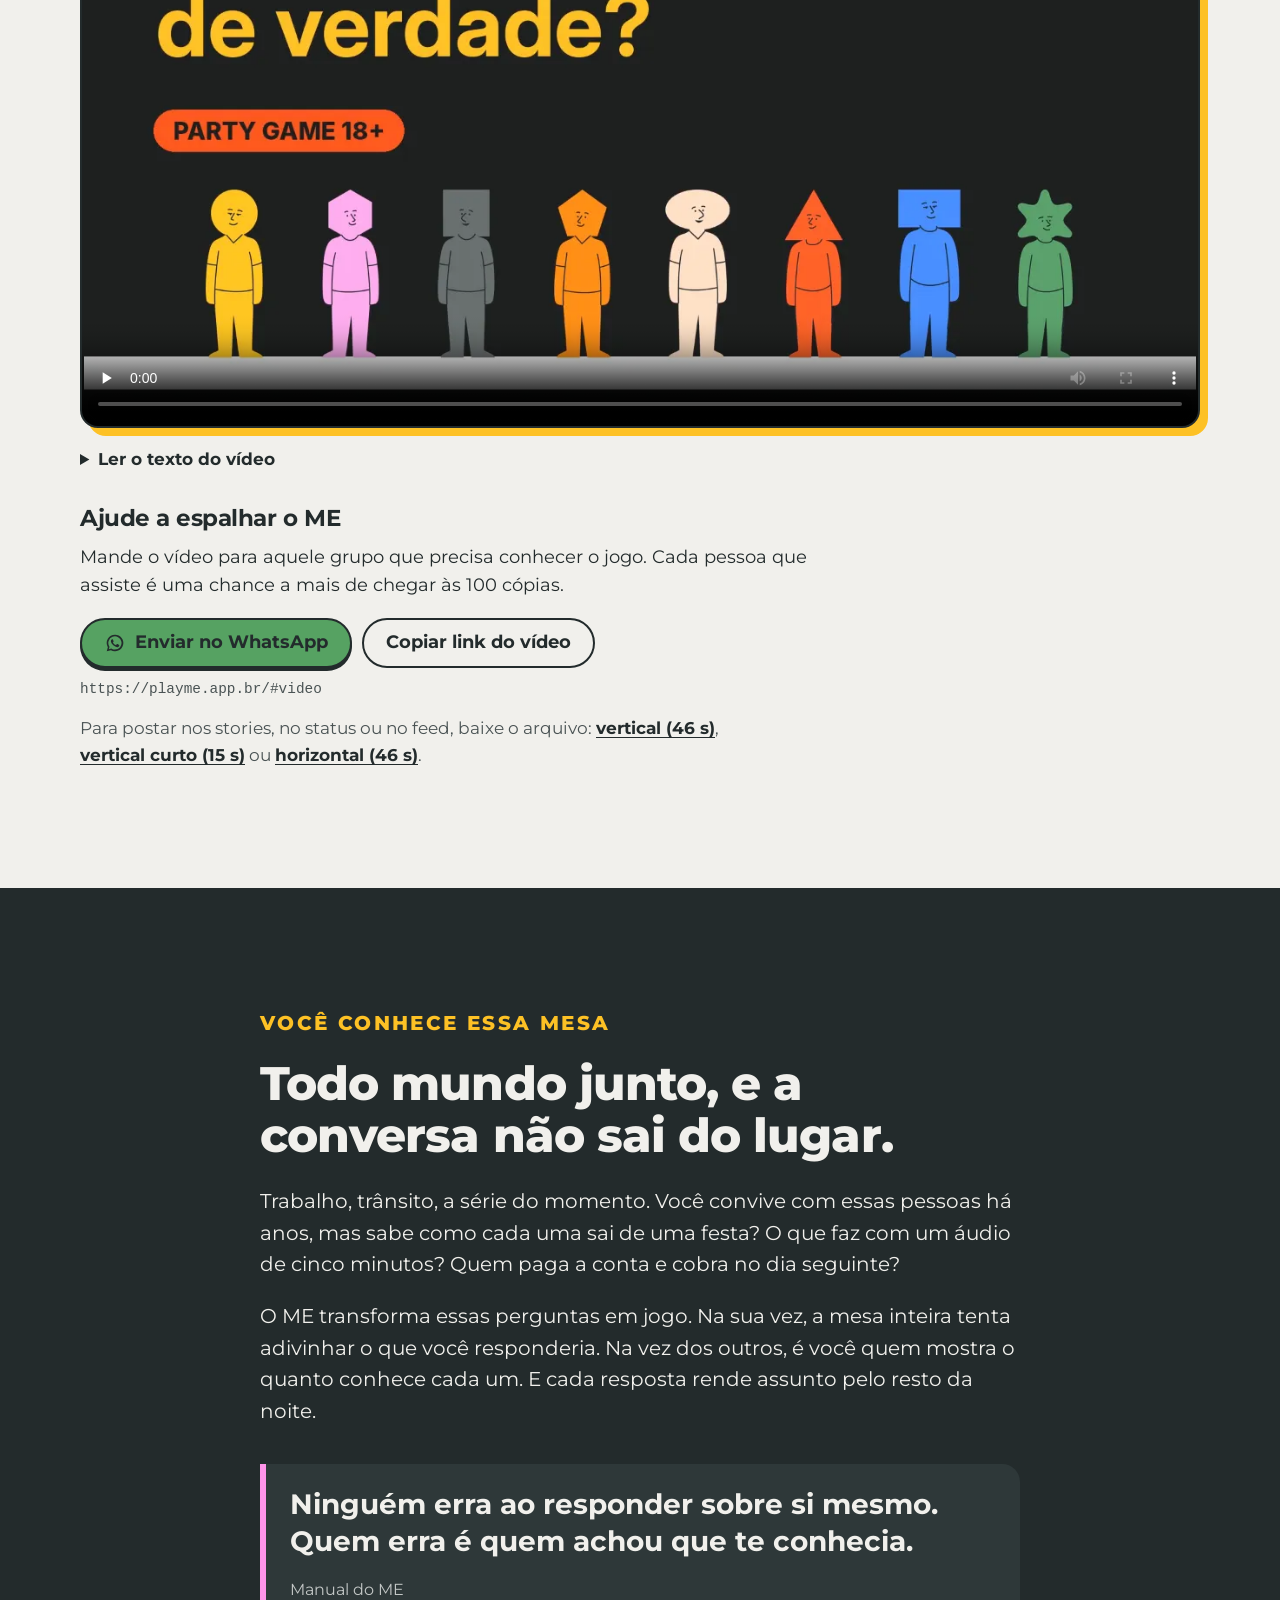
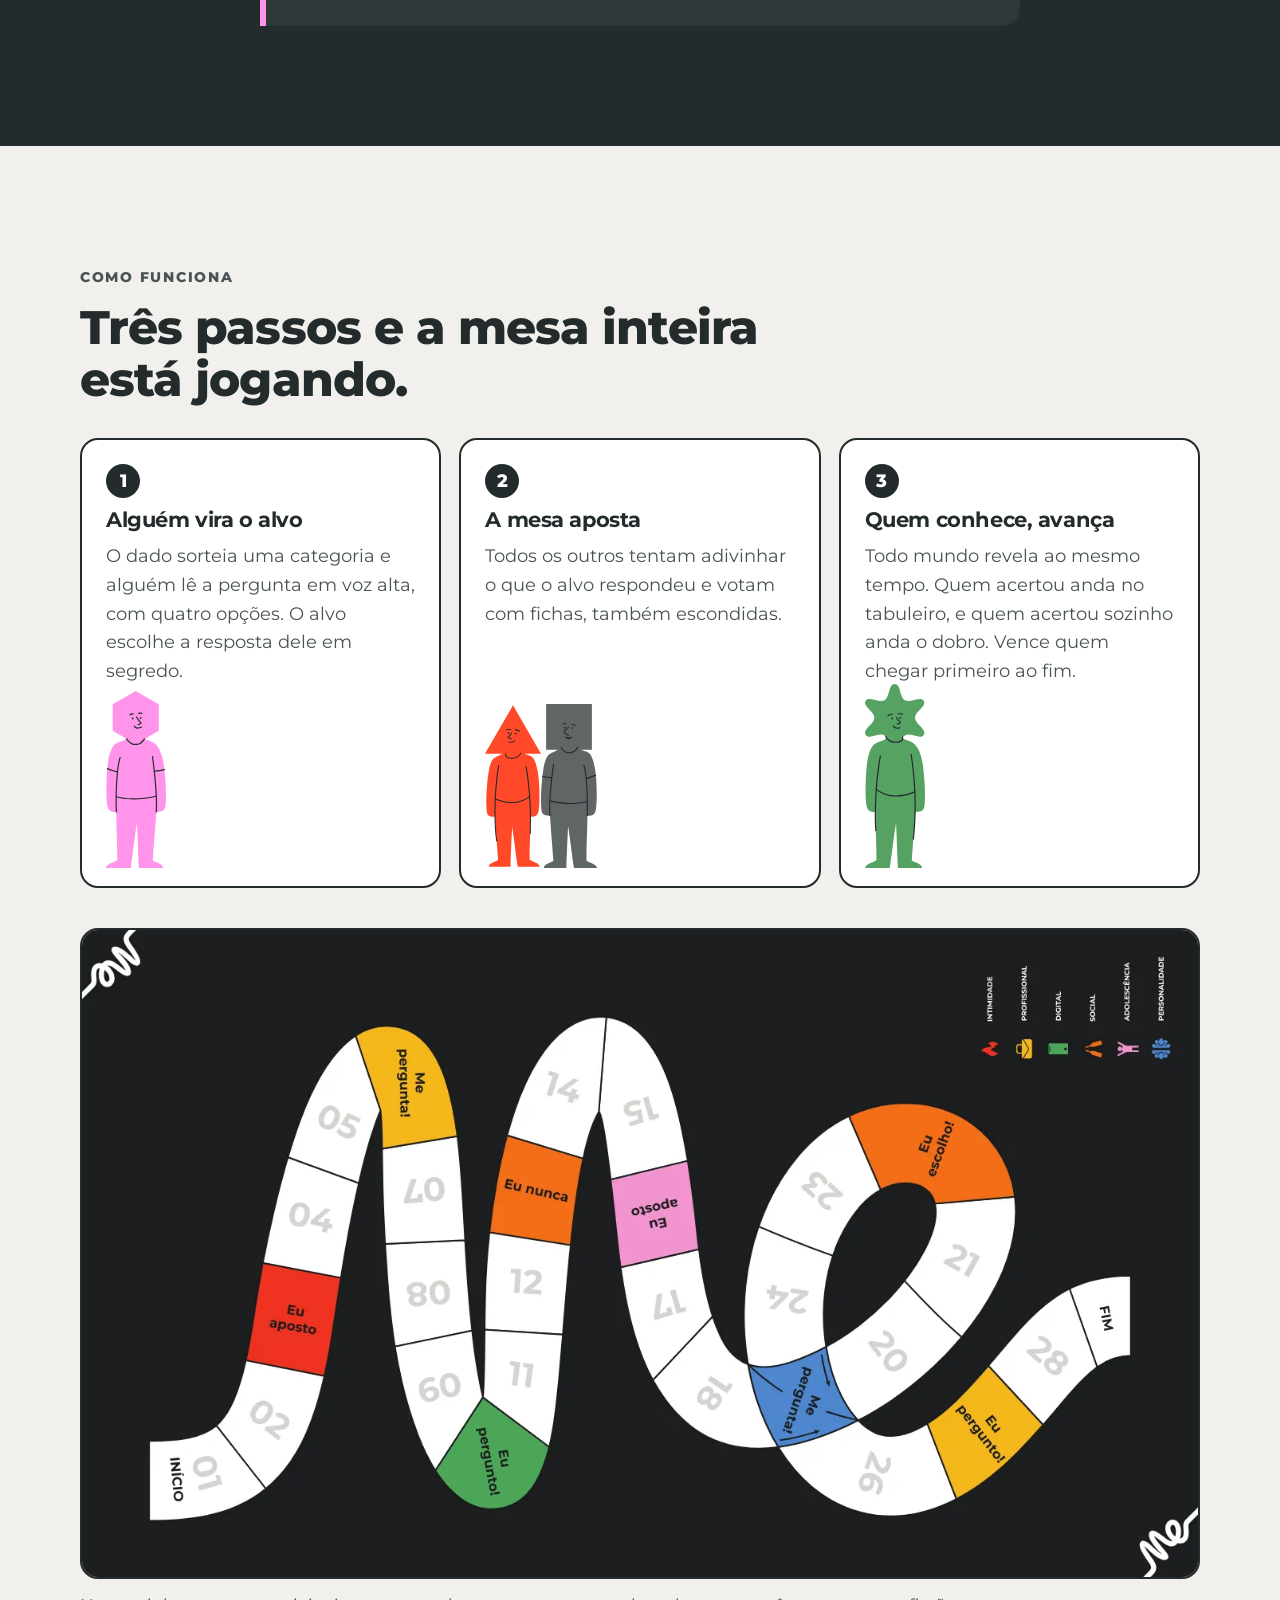
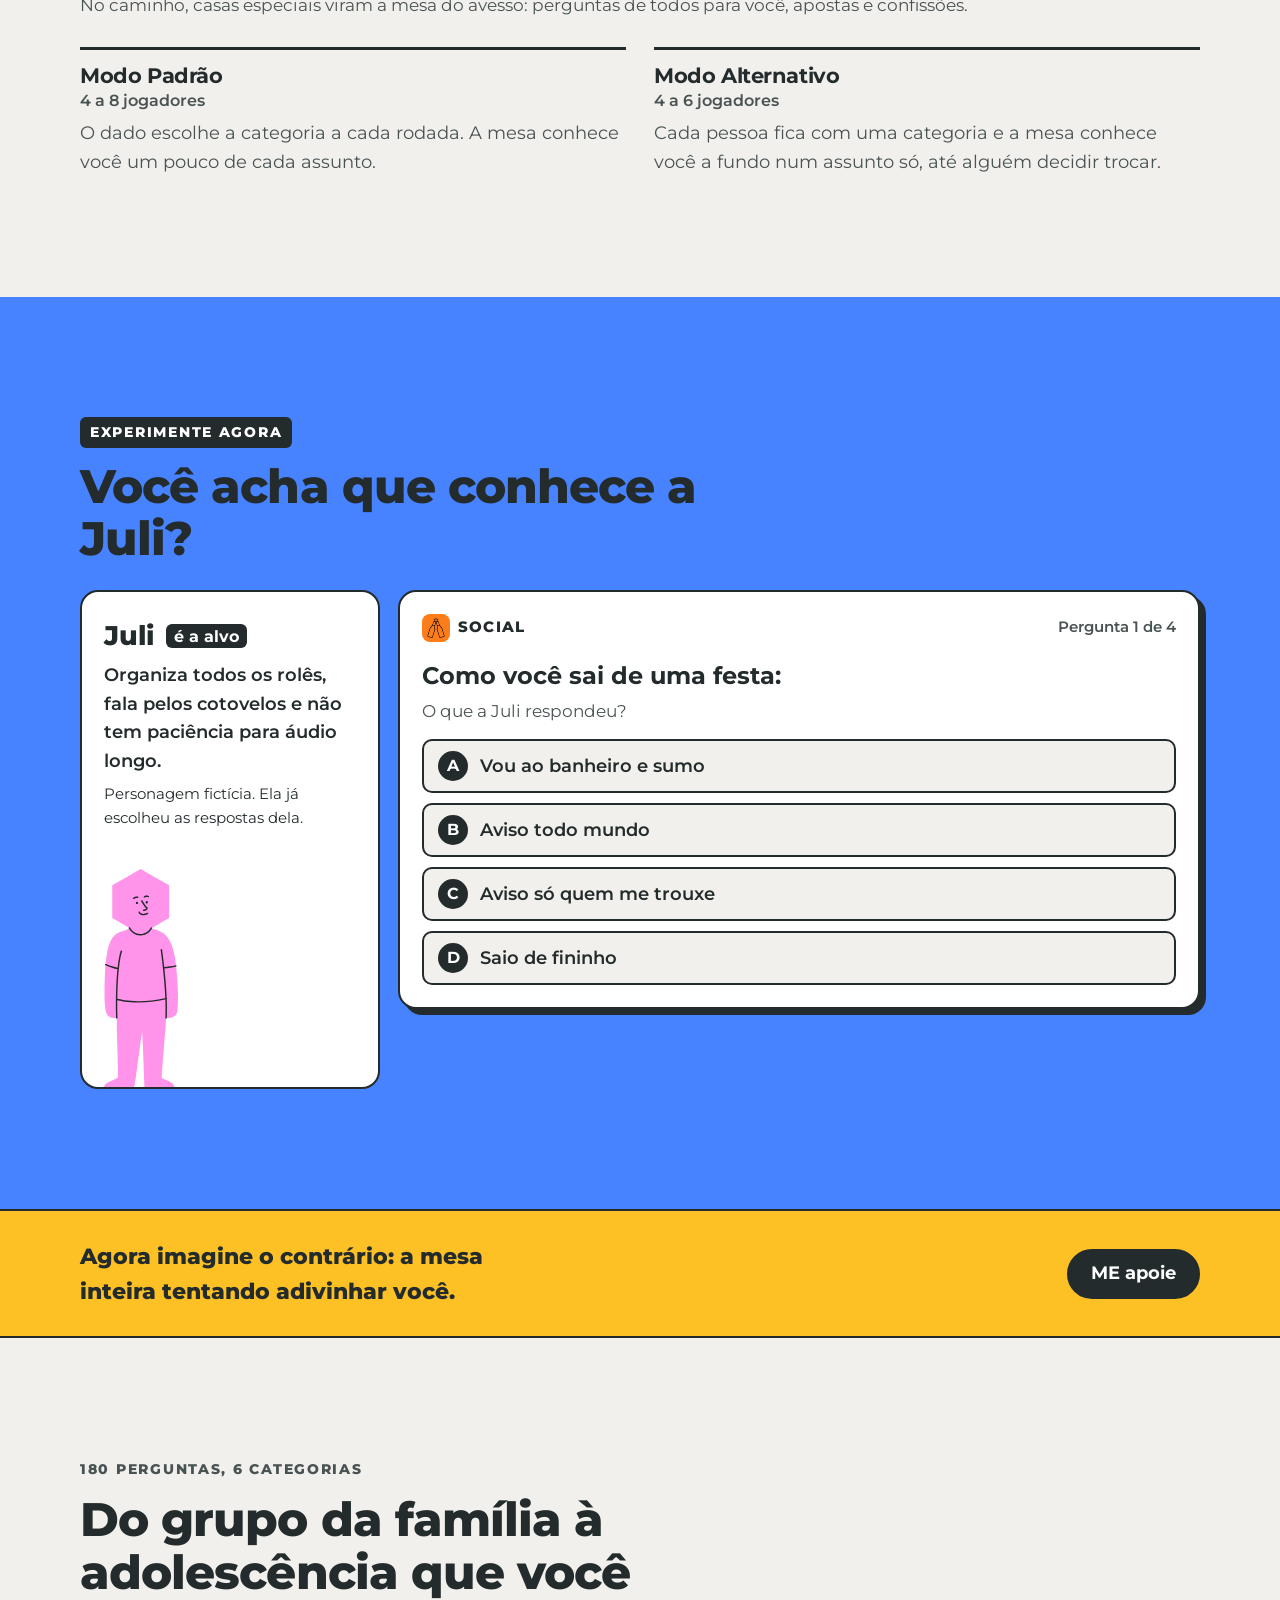
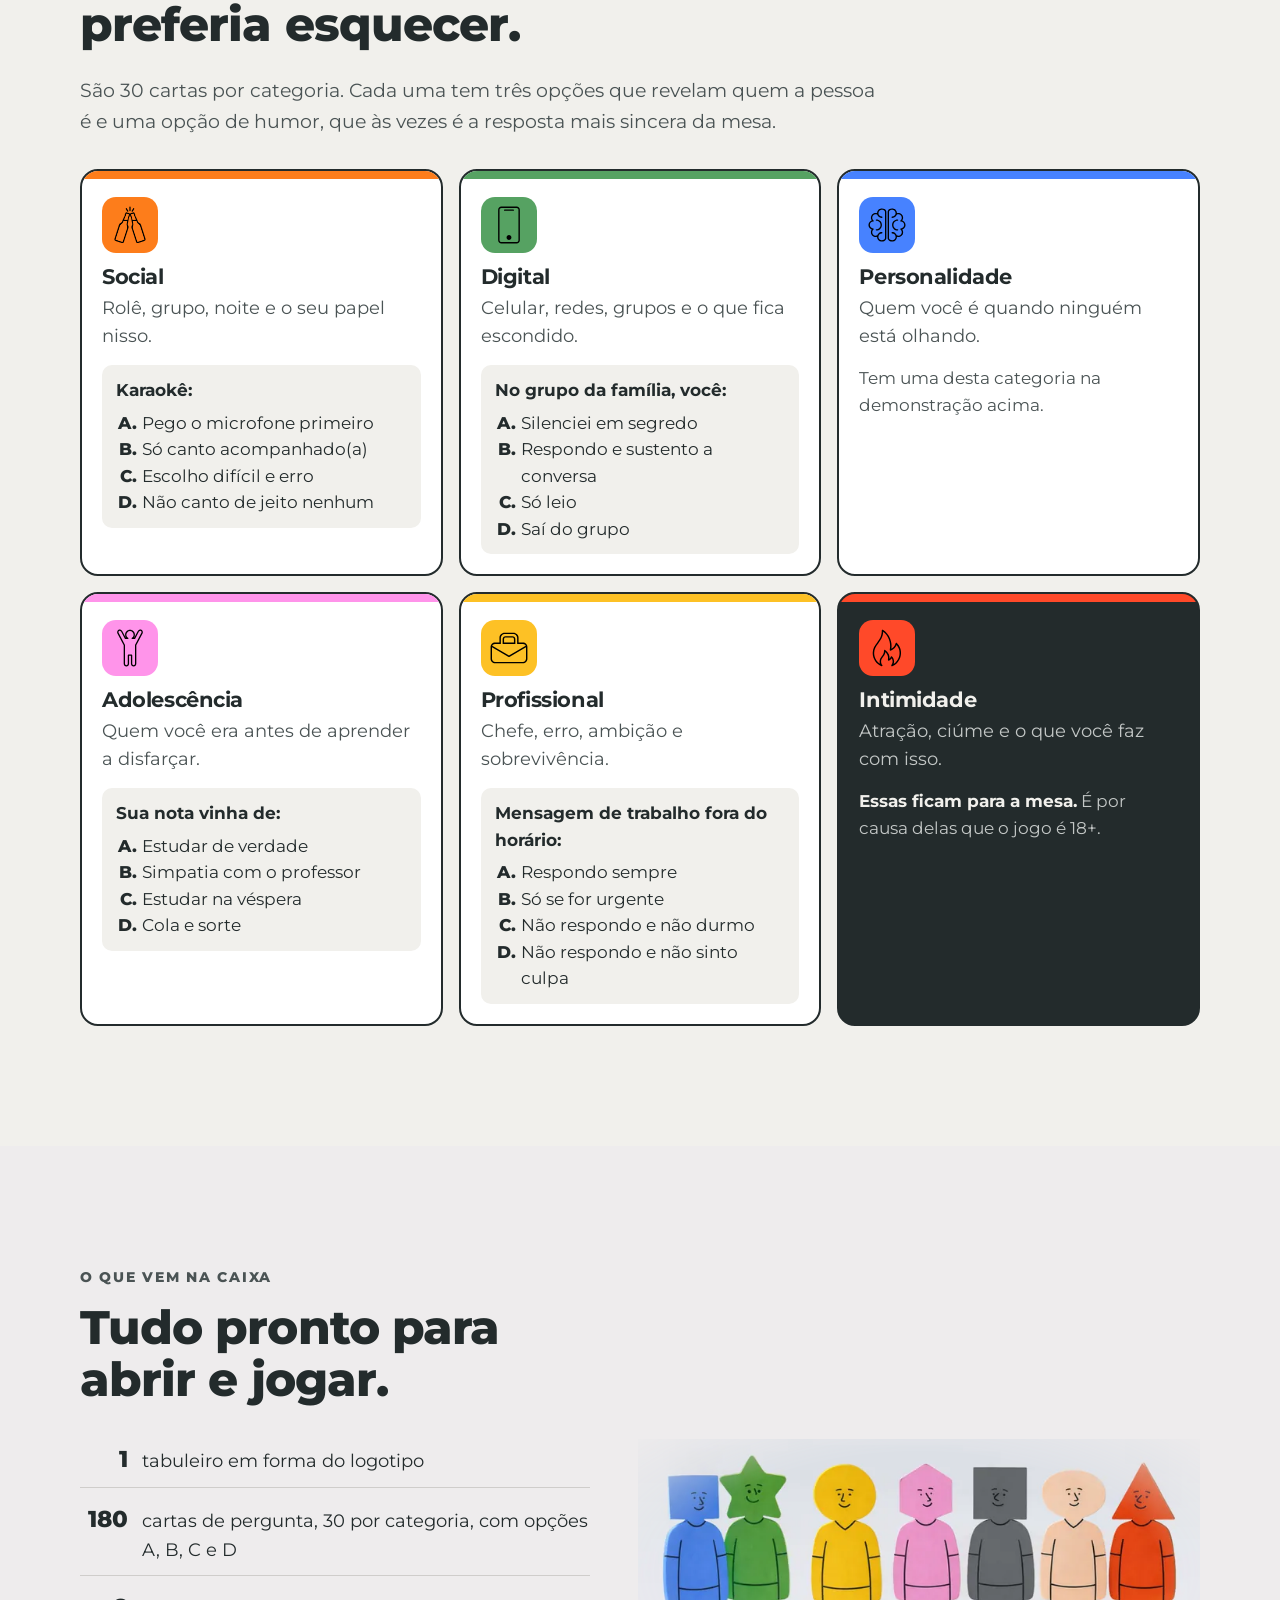
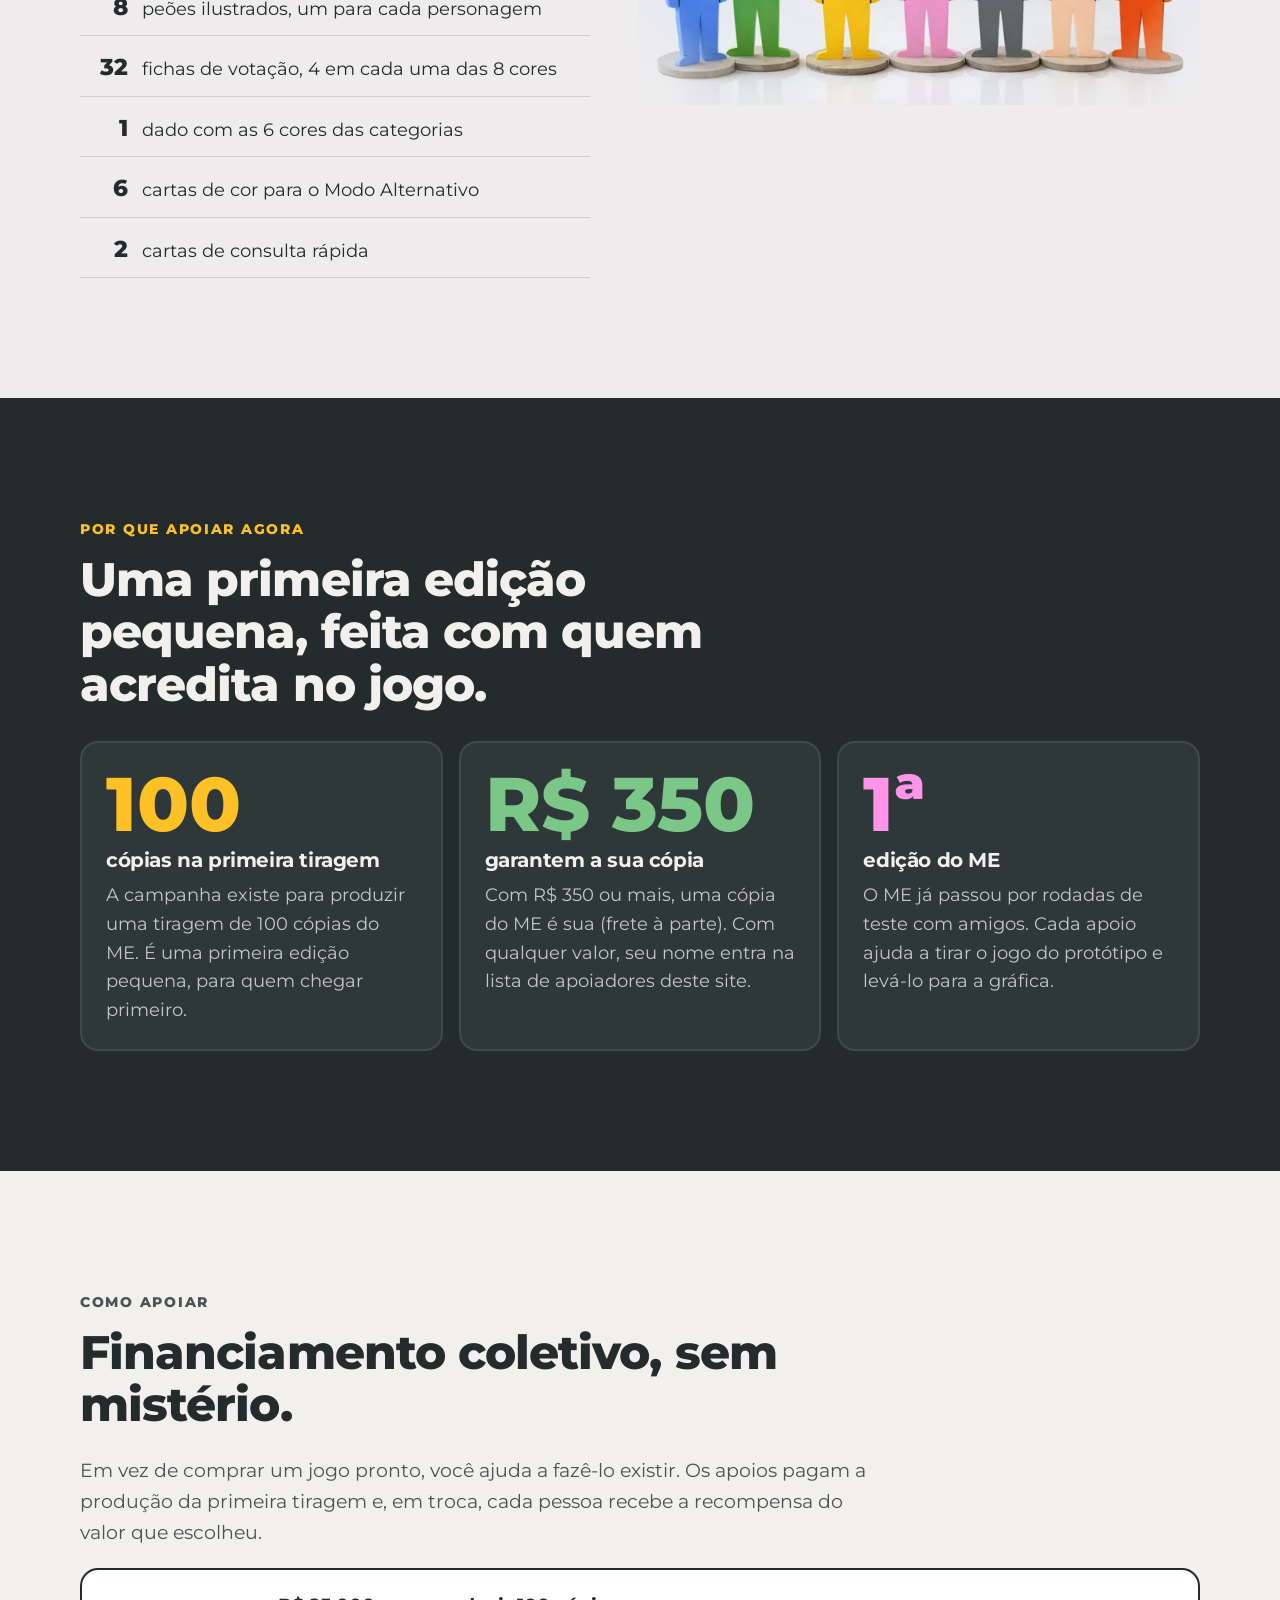
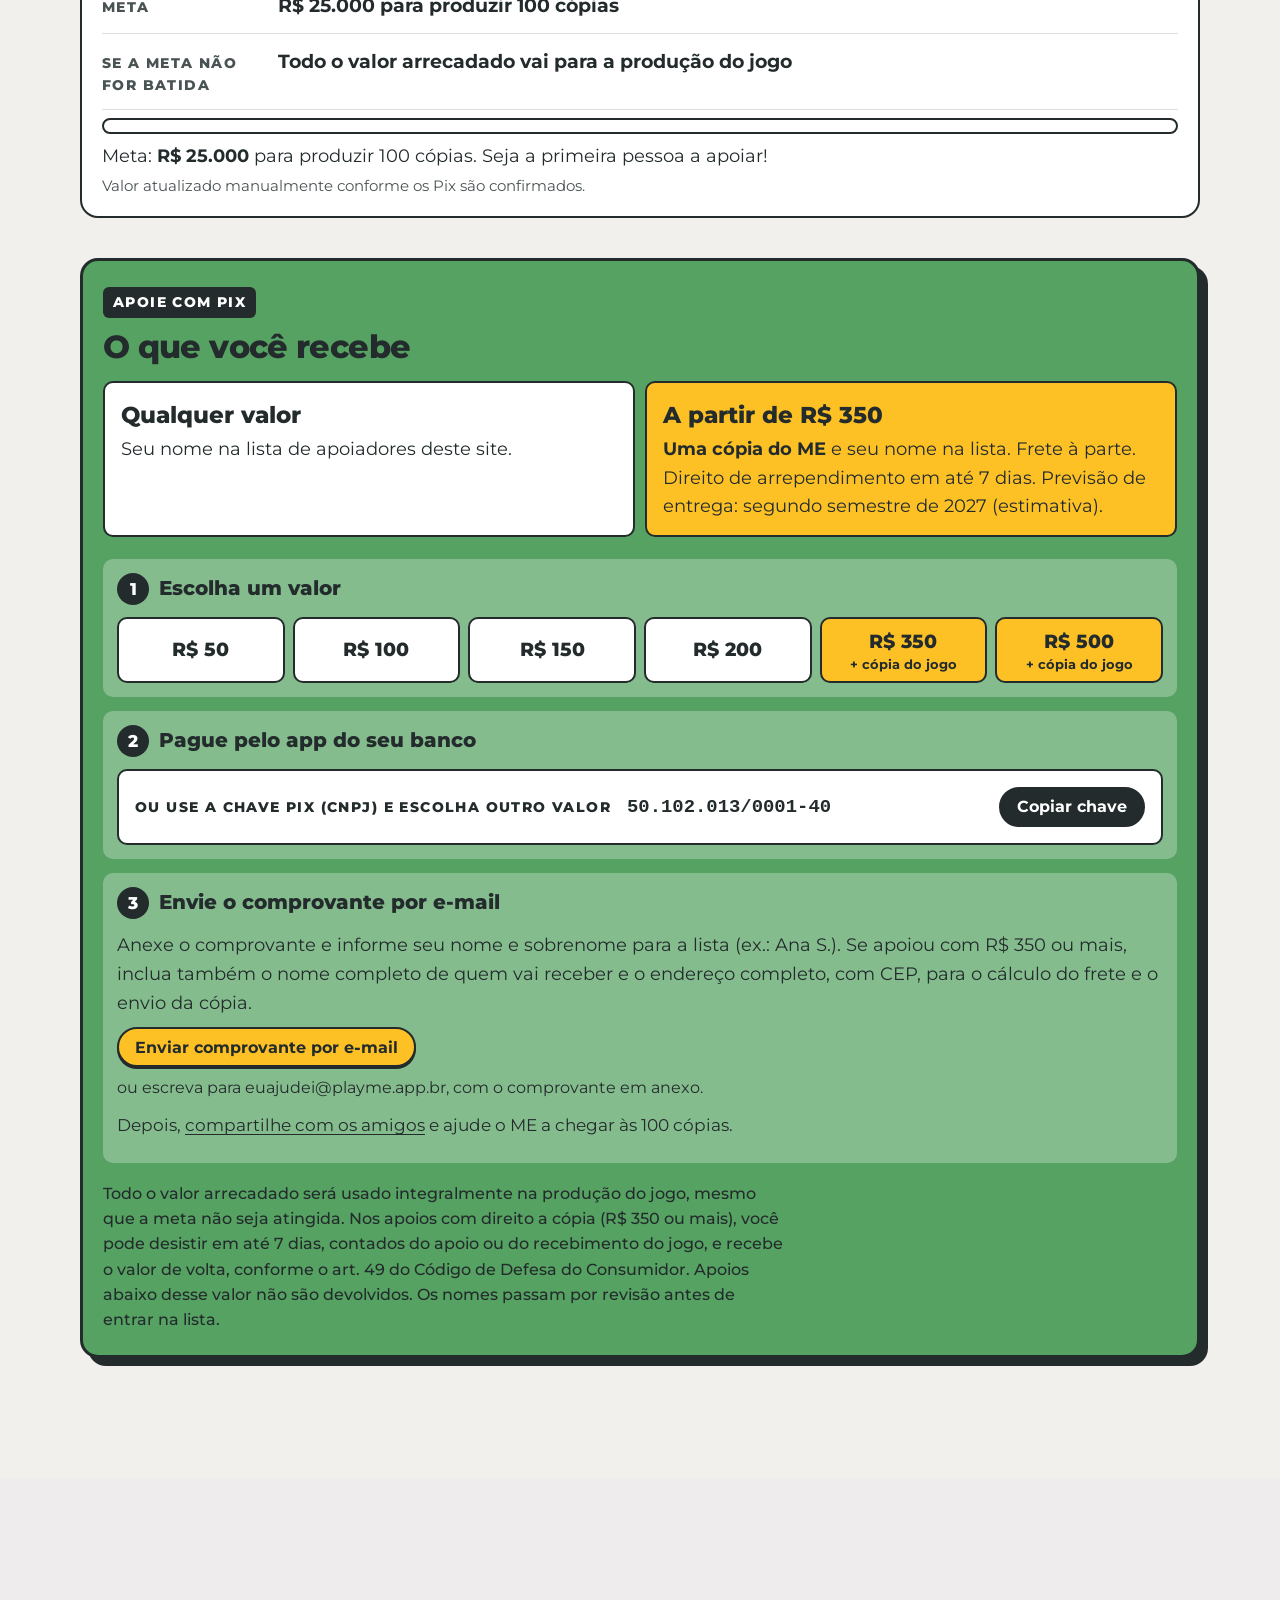
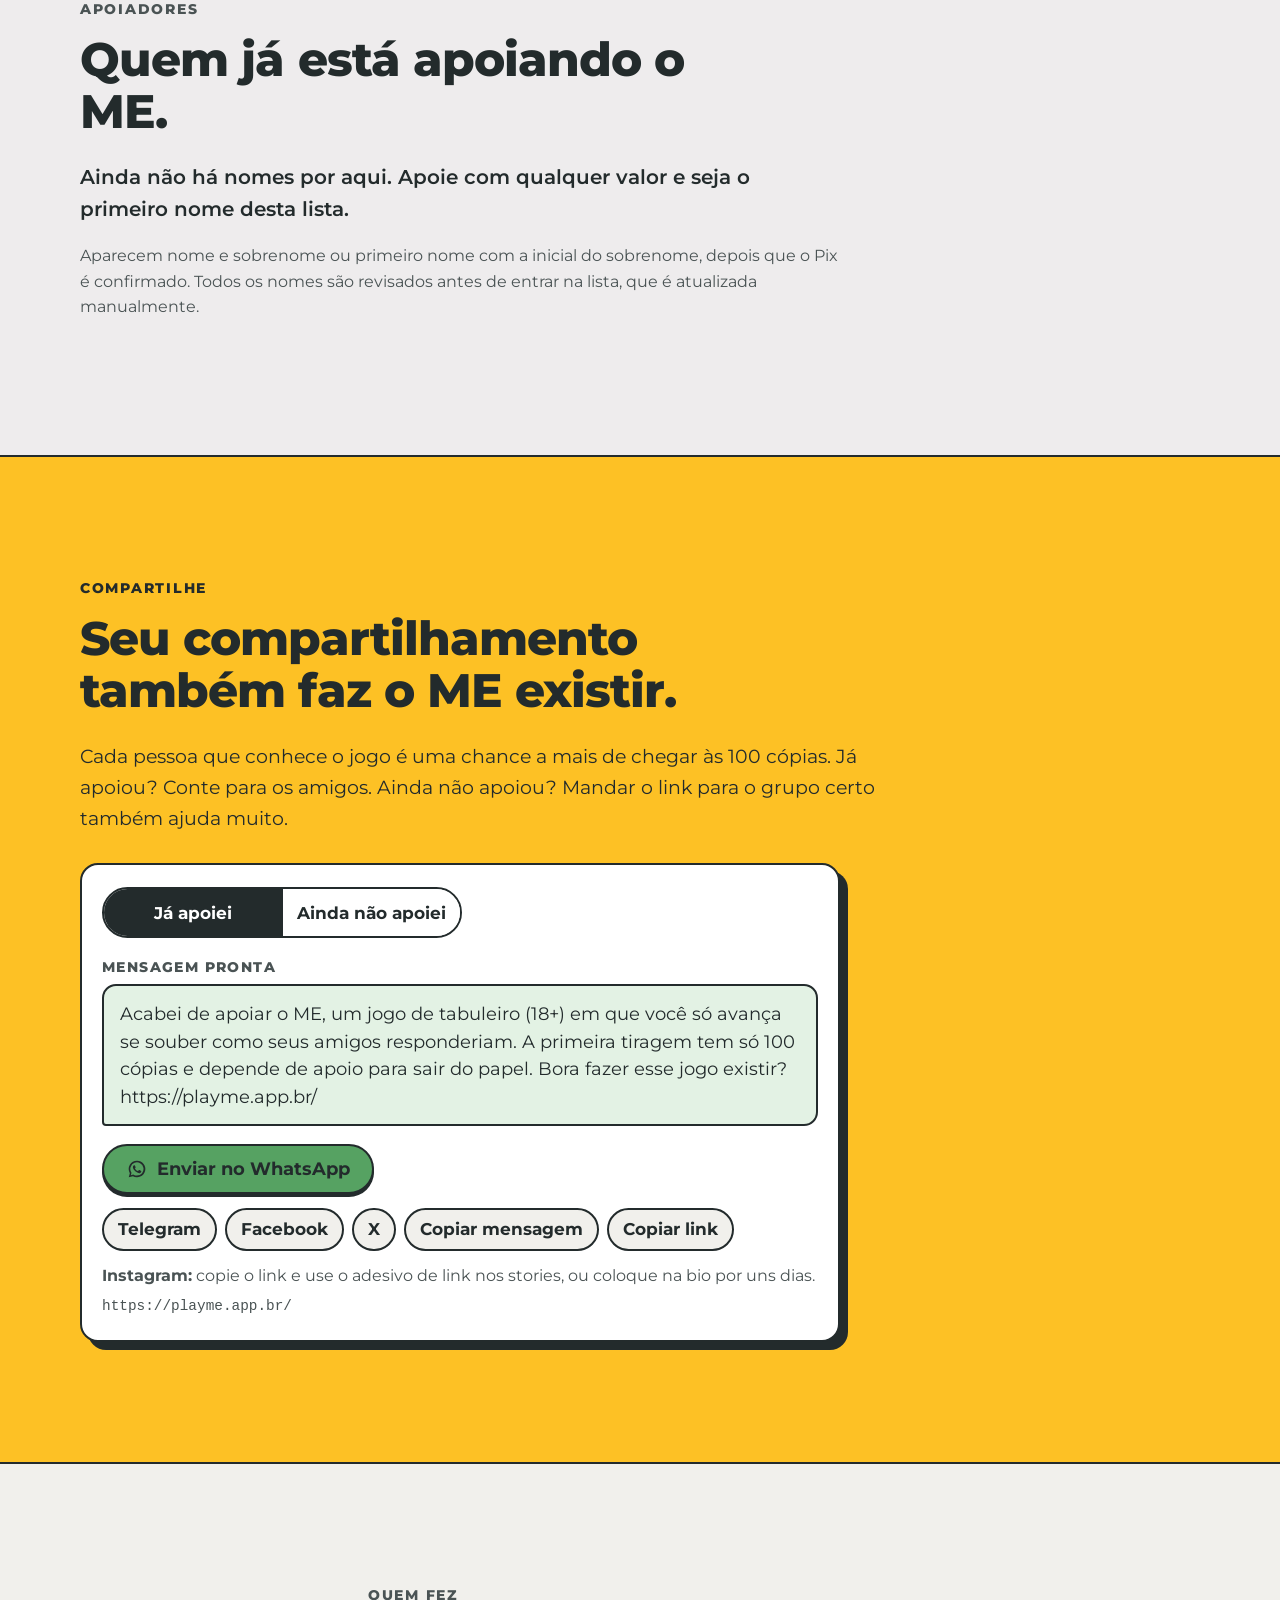
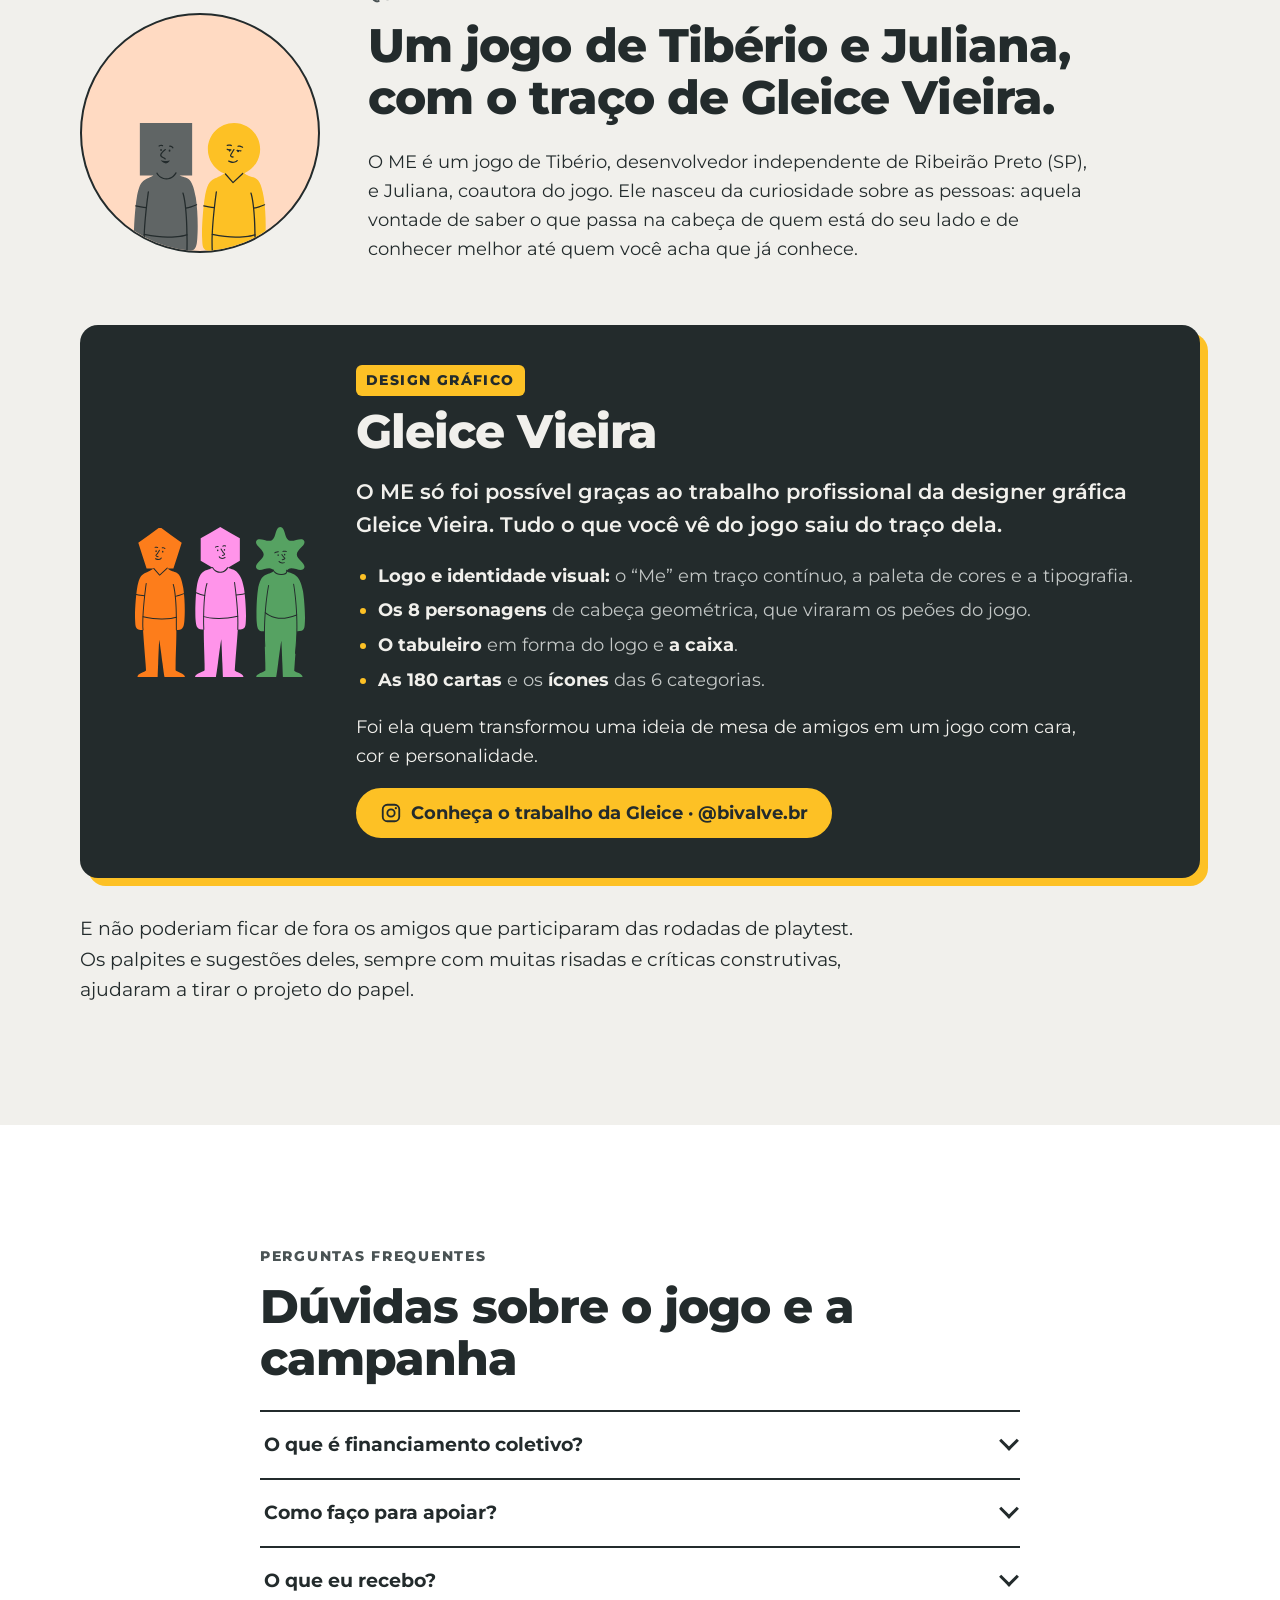
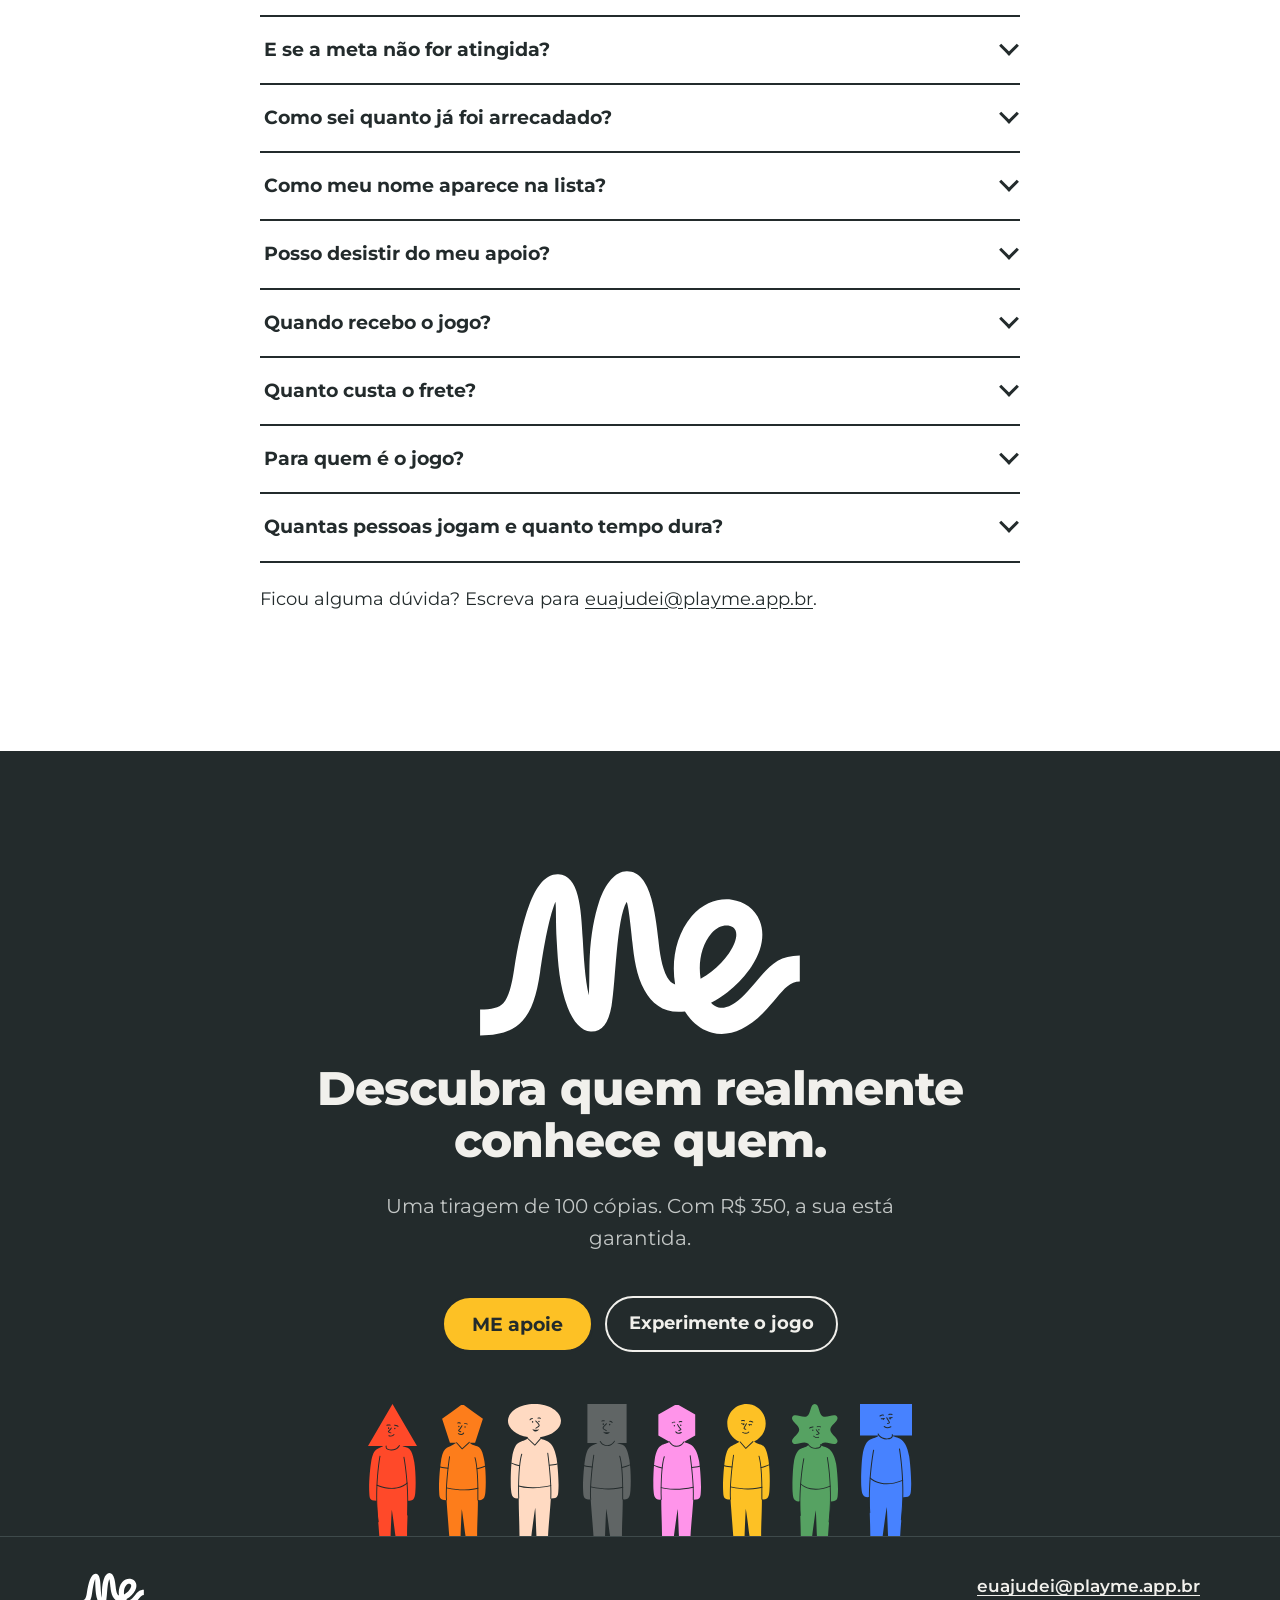
==== commit af04cd78: "coloca vídeos" ====
--- a/index.html
+++ b/index.html
@@ -3,8 +3,8 @@
 <head>
   <meta charset="utf-8">
   <meta name="viewport" content="width=device-width, initial-scale=1">
-  <title>ME · Quanto você realmente conhece seus amigos? | Jogo de tabuleiro 18+</title>
-  <meta name="description" content="ME é um party game para maiores de 18 anos: você avança acertando como seus amigos responderiam a perguntas sobre eles mesmos. De 4 a 8 jogadores. Primeira tiragem de 50 cópias, por financiamento coletivo com apoio via Pix.">
+  <title>ME conhece? Quanto você e seus amigos realmente se conhecem | Jogo de tabuleiro 18+</title>
+  <meta name="description" content="ME é um party game para maiores de 18 anos: você avança acertando como seus amigos responderiam a perguntas sobre eles mesmos. De 4 a 8 jogadores. Primeira tiragem de 100 cópias, por financiamento coletivo com apoio via Pix.">
   <link rel="canonical" href="https://playme.app.br/">
   <meta name="theme-color" content="#232B2C">
   <meta name="color-scheme" content="light">
@@ -14,15 +14,15 @@
   <meta property="og:locale" content="pt_BR">
   <meta property="og:site_name" content="ME">
   <meta property="og:url" content="https://playme.app.br/">
-  <meta property="og:title" content="ME · Quanto você realmente conhece seus amigos?">
-  <meta property="og:description" content="Um jogo de tabuleiro para maiores de 18 anos em que você só avança se acertar como os outros responderiam. Primeira tiragem: 50 cópias.">
+  <meta property="og:title" content="ME conhece? Quanto você e seus amigos realmente se conhecem">
+  <meta property="og:description" content="Um jogo de tabuleiro para maiores de 18 anos em que você só avança se acertar como os outros responderiam. Primeira tiragem: 100 cópias.">
   <meta property="og:image" content="https://playme.app.br/assets/img/og-me.png">
   <meta property="og:image:width" content="1200">
   <meta property="og:image:height" content="630">
   <meta property="og:image:alt" content="Logo do jogo ME e seus oito personagens coloridos sobre fundo escuro">
   <meta name="twitter:card" content="summary_large_image">
-  <meta name="twitter:title" content="ME · Quanto você realmente conhece seus amigos?">
-  <meta name="twitter:description" content="Um jogo de tabuleiro para maiores de 18 anos em que você só avança se acertar como os outros responderiam. Primeira tiragem: 50 cópias.">
+  <meta name="twitter:title" content="ME conhece? Quanto você e seus amigos realmente se conhecem">
+  <meta name="twitter:description" content="Um jogo de tabuleiro para maiores de 18 anos em que você só avança se acertar como os outros responderiam. Primeira tiragem: 100 cópias.">
   <meta name="twitter:image" content="https://playme.app.br/assets/img/og-me.png">
 
   <link rel="icon" href="assets/img/favicon.svg" type="image/svg+xml">
@@ -59,7 +59,7 @@
         <a href="#faq">Dúvidas</a>
       </nav>
       <span class="age-chip" aria-label="Para maiores de 18 anos">18+</span>
-      <a class="btn btn-pix btn-sm" href="#pix" data-config="pixChave" data-pix-header hidden>Apoiar com Pix</a>
+      <a class="btn btn-pix btn-sm" href="#pix" data-config="pixChave" data-pix-header hidden>ME apoie</a>
     </div>
   </header>
 
@@ -71,19 +71,19 @@
         <div class="hero-copy">
           <p class="eyebrow">Jogo de tabuleiro para adultos · <strong>18+</strong></p>
           <h1 id="hero-title">Quanto você <em>realmente</em> conhece seus amigos?</h1>
-          <p class="lead">No <strong>ME</strong>, ninguém ganha pontos falando de si. Você avança acertando como os outros da mesa responderiam. É um quebra-gelo para quem já se conhece e para quem acha que se conhece.</p>
+          <p class="lead">No <strong>ME</strong>, ninguém ganha pontos falando de si. Você avança acertando como os outros da mesa responderiam, e eles, acertando como você responderia. E aí, <strong>ME conhece?</strong></p>
           <ul class="facts" aria-label="Ficha rápida">
             <li><strong>4 a 8</strong> jogadores</li>
             <li><strong>45 a 60</strong> min</li>
             <li><strong>18+</strong> anos</li>
           </ul>
-          <p class="scarcity"><span class="dot" aria-hidden="true"></span>Primeira tiragem: <strong><span data-config="tiragem">50</span> cópias</strong>, por financiamento coletivo direto com o criador.</p>
+          <p class="scarcity"><span class="dot" aria-hidden="true"></span>Primeira tiragem: <strong><span data-config="tiragem">100</span> cópias</strong>, por financiamento coletivo.</p>
 
           <div class="cta-group">
-            <a class="btn btn-primary btn-lg" href="#pix" data-cta="primary">Apoiar com Pix</a>
+            <a class="btn btn-primary btn-lg" href="#pix" data-cta="primary">ME apoie</a>
             <a class="btn btn-ghost" href="#experimente" data-cta-secondary>Experimente o jogo</a>
           </div>
-          <p class="state-note" data-state-note>A partir de R$ 500, uma cópia do jogo é sua.</p>
+          <p class="state-note" data-state-note>A partir de R$ 350, uma cópia do jogo é sua.</p>
 
           <div class="countdown" data-countdown data-config="dataFim" hidden>
             <p class="countdown-label" data-countdown-label></p>
@@ -97,7 +97,7 @@
 
           <div class="progress" data-progress data-config="metaReais arrecadadoReais apoiadores arrecadadoAtualizadoEm">
             <div class="progress-bar" role="progressbar" aria-valuemin="0" aria-valuemax="100" aria-valuenow="0" aria-label="Progresso da meta"><span data-progress-fill></span></div>
-            <p class="progress-text" data-progress-text>Meta: <strong>R$ 25.000</strong> para produzir 50 cópias.</p>
+            <p class="progress-text" data-progress-text>Meta: <strong>R$ 25.000</strong> para produzir 100 cópias.</p>
             <p class="progress-backers" data-progress-backers hidden></p>
             <p class="progress-updated" data-progress-updated>Valor atualizado manualmente conforme os Pix são confirmados.</p>
           </div>
@@ -123,13 +123,46 @@
       </div>
     </section>
 
+    <!-- VÍDEO: o horizontal aparece a partir de 720 px e o vertical no celular (troca feita no CSS).
+         Se trocar os vídeos, atualize também o texto em "Ler o texto do vídeo" e as capas em assets/img/. -->
+    <section class="section video-section" id="video" aria-labelledby="video-title">
+      <div class="wrap">
+        <p class="kicker">O ME em 46 segundos</p>
+        <h2 id="video-title">Dê o play e conheça o jogo.</h2>
+        <div class="video-frame">
+          <video class="video-h" data-video controls preload="none" playsinline width="1920" height="1080" data-poster="assets/img/video-16x9.webp" aria-label="Vídeo de apresentação do ME" aria-describedby="video-texto">
+            <source src="assets/video/ME_Redes_16x9.mp4" type="video/mp4">
+          </video>
+          <video class="video-v" data-video controls preload="none" playsinline width="1080" height="1920" data-poster="assets/img/video-9x16.webp" aria-label="Vídeo de apresentação do ME" aria-describedby="video-texto">
+            <source src="assets/video/ME_Redes_9x16.mp4" type="video/mp4">
+          </video>
+        </div>
+        <details class="video-transcript">
+          <summary>Ler o texto do vídeo</summary>
+          <p id="video-texto">Quem te conhece de verdade? Party game 18+. Uma pergunta sobre você: 4 opções, só uma é a sua. Você responde em segredo. A mesa tenta adivinhar. Acertou? Avança. Do início ao fim. Acertou sozinho? Vale o dobro. 6 categorias, 180 perguntas. Ninguém erra ao responder sobre si mesmo. Quem erra é quem achou que te conhecia. Tiragem de 100 cópias, por financiamento coletivo. Saiba mais e apoie em playme.app.br. 18+, 4 a 8 jogadores, 45 a 60 minutos.</p>
+        </details>
+
+        <div class="video-share" data-video-share hidden>
+          <h3>Ajude a espalhar o ME</h3>
+          <p>Mande o vídeo para aquele grupo que precisa conhecer o jogo. Cada pessoa que assiste é uma chance a mais de chegar às <span data-config="tiragem">100</span> cópias.</p>
+          <div class="share-actions">
+            <a class="btn btn-share-wa" href="#" target="_blank" rel="noopener" data-video-link="whatsapp"><svg aria-hidden="true" viewBox="0 0 24 24"><path fill="currentColor" d="M12 3a9 9 0 0 0-7.8 13.5L3 21l4.6-1.2A9 9 0 1 0 12 3Zm0 16.2a7.2 7.2 0 0 1-3.7-1l-.3-.2-2.7.7.7-2.6-.2-.3A7.2 7.2 0 1 1 12 19.2Zm4-5.4c-.2-.1-1.3-.6-1.5-.7-.2-.1-.4-.1-.5.1l-.7.9c-.1.2-.3.2-.5.1a5.9 5.9 0 0 1-2.9-2.6c-.2-.4.2-.4.6-1.2.1-.1 0-.3 0-.4l-.7-1.6c-.2-.4-.4-.4-.5-.4h-.4a.8.8 0 0 0-.6.3 2.5 2.5 0 0 0-.8 1.9 4.4 4.4 0 0 0 .9 2.3 10 10 0 0 0 3.9 3.4c1.4.6 2 .7 2.7.6.4-.1 1.3-.5 1.5-1.1.2-.5.2-1 .1-1.1l-.6-.3Z"/></svg><span>Enviar no WhatsApp</span><span class="visually-hidden"> (abre em nova aba)</span></a>
+            <button type="button" class="btn btn-ghost" data-video-copy>Copiar link do vídeo</button>
+          </div>
+          <code class="share-url" data-video-url></code>
+          <p class="share-feedback" role="status" data-video-feedback></p>
+          <p class="video-downloads">Para postar nos stories, no status ou no feed, baixe o arquivo: <a href="assets/video/ME_Redes_9x16.mp4" download="ME-video-vertical.mp4">vertical (46 s)</a>, <a href="assets/video/ME_Redes_9x16_15s.mp4" download="ME-video-vertical-15s.mp4">vertical curto (15 s)</a> ou <a href="assets/video/ME_Redes_16x9.mp4" download="ME-video-horizontal.mp4">horizontal (46 s)</a>.</p>
+        </div>
+      </div>
+    </section>
+
     <!-- 2. A CENA -->
     <section class="section scene" aria-labelledby="cena-title">
       <div class="wrap narrow">
         <p class="kicker">Você conhece essa mesa</p>
         <h2 id="cena-title">Todo mundo junto, e a conversa não sai do lugar.</h2>
         <p>Trabalho, trânsito, a série do momento. Você convive com essas pessoas há anos, mas sabe como cada uma sai de uma festa? O que faz com um áudio de cinco minutos? Quem paga a conta e cobra no dia seguinte?</p>
-        <p>O ME transforma essas perguntas em jogo. Cada carta vira uma aposta sobre alguém da mesa, e cada resposta rende assunto pelo resto da noite.</p>
+        <p>O ME transforma essas perguntas em jogo. Na sua vez, a mesa inteira tenta adivinhar o que você responderia. Na vez dos outros, é você quem mostra o quanto conhece cada um. E cada resposta rende assunto pelo resto da noite.</p>
         <blockquote class="pull">
           <p>Ninguém erra ao responder sobre si mesmo. Quem erra é quem achou que te conhecia.</p>
           <cite>Manual do ME</cite>
@@ -191,7 +224,7 @@
     <section class="section demo-section" id="experimente" aria-labelledby="demo-title">
       <div class="wrap">
         <p class="kicker">Experimente agora</p>
-        <h2 id="demo-title">Você consegue adivinhar a Juli?</h2>
+        <h2 id="demo-title">Você acha que conhece a Juli?</h2>
         <div class="demo" data-demo>
           <aside class="demo-profile">
             <img src="assets/img/personagens/hexagono.svg" alt="" width="64" height="190" loading="lazy">
@@ -212,8 +245,8 @@
     <!-- Faixa de CTA no pico de interesse -->
     <section class="cta-band" aria-label="Apoie o ME">
       <div class="wrap cta-band-inner">
-        <p>Agora imagine isso com quem você conhece de verdade.</p>
-        <a class="btn btn-primary" href="#pix" data-cta="primary">Apoiar com Pix</a>
+        <p>Agora imagine o contrário: a mesa inteira tentando adivinhar você.</p>
+        <a class="btn btn-primary" href="#pix" data-cta="primary">ME apoie</a>
       </div>
     </section>
 
@@ -296,19 +329,19 @@
         <h2 id="why-title">Uma primeira edição pequena, feita com quem acredita no jogo.</h2>
         <div class="why-grid">
           <article class="why-card reveal">
-            <p class="why-big"><span data-config="tiragem">50</span></p>
+            <p class="why-big"><span data-config="tiragem">100</span></p>
             <h3>cópias na primeira tiragem</h3>
-            <p>A campanha existe para produzir uma tiragem de <span data-config="tiragem">50</span> cópias do ME. É uma primeira edição pequena, para quem chegar primeiro.</p>
+            <p>A campanha existe para produzir uma tiragem de <span data-config="tiragem">100</span> cópias do ME. É uma primeira edição pequena, para quem chegar primeiro.</p>
           </article>
           <article class="why-card reveal">
-            <p class="why-big"><span data-pix-offer-value>R$ 500</span></p>
+            <p class="why-big"><span data-pix-offer-value>R$ 350</span></p>
             <h3>garantem a sua cópia</h3>
-            <p>Com <span data-pix-offer-value>R$ 500</span> ou mais, uma cópia do ME é sua (frete à parte). Com qualquer valor, seu nome entra na lista de apoiadores deste site.</p>
+            <p>Com <span data-pix-offer-value>R$ 350</span> ou mais, uma cópia do ME é sua (frete à parte). Com qualquer valor, seu nome entra na lista de apoiadores deste site.</p>
           </article>
           <article class="why-card reveal">
-            <p class="why-big">1</p>
-            <h3>criador independente</h3>
-            <p>O ME foi criado por Tibério, desenvolvedor independente de Ribeirão Preto (SP). Cada apoio ajuda a tirar o jogo do protótipo e levá-lo para a gráfica.</p>
+            <p class="why-big">1ª</p>
+            <h3>edição do ME</h3>
+            <p>O ME já passou por rodadas de teste com amigos. Cada apoio ajuda a tirar o jogo do protótipo e levá-lo para a gráfica.</p>
           </article>
         </div>
       </div>
@@ -318,12 +351,12 @@
     <section class="section support" id="como-apoiar" aria-labelledby="apoiar-title">
       <div class="wrap">
         <p class="kicker">Como apoiar</p>
-        <h2 id="apoiar-title">Financiamento coletivo, direto e sem mistério.</h2>
+        <h2 id="apoiar-title">Financiamento coletivo, sem mistério.</h2>
         <p class="section-lead">Em vez de comprar um jogo pronto, você ajuda a fazê-lo existir. Os apoios pagam a produção da primeira tiragem e, em troca, cada pessoa recebe a recompensa do valor que escolheu.</p>
         <div class="campaign-panel" data-campaign-panel>
           <div class="cp-row">
             <p class="cp-label">Meta</p>
-            <p class="cp-value" data-config="metaReais tiragem" data-goal-text>Viabilizar a produção de <span data-config="tiragem">50</span> cópias</p>
+            <p class="cp-value" data-config="metaReais tiragem" data-goal-text>Viabilizar a produção de <span data-config="tiragem">100</span> cópias</p>
           </div>
           <div class="cp-row" data-config="dataFim" data-dates hidden>
             <p class="cp-label">Prazo</p>
@@ -331,17 +364,16 @@
           </div>
           <div class="cp-row">
             <p class="cp-label">Se a meta não for batida</p>
-            <p class="cp-value">O jogo é produzido com o valor arrecadado</p>
+            <p class="cp-value">Todo o valor arrecadado vai para a produção do jogo</p>
           </div>
           <div class="progress" data-progress data-config="metaReais arrecadadoReais apoiadores arrecadadoAtualizadoEm">
             <div class="progress-bar" role="progressbar" aria-valuemin="0" aria-valuemax="100" aria-valuenow="0" aria-label="Progresso da meta"><span data-progress-fill></span></div>
-            <p class="progress-text" data-progress-text>Meta: <strong>R$ 25.000</strong> para produzir 50 cópias.</p>
+            <p class="progress-text" data-progress-text>Meta: <strong>R$ 25.000</strong> para produzir 100 cópias.</p>
             <p class="progress-backers" data-progress-backers hidden></p>
             <p class="progress-updated" data-progress-updated>Valor atualizado manualmente conforme os Pix são confirmados.</p>
           </div>
         </div>
 
-        <p class="fineprint">Os apoios são feitos por Pix diretamente ao criador do ME. A produção e a entrega das cópias são responsabilidade do criador.</p>
 
         <div class="pix-box" id="pix" data-config="pixChave" data-pix hidden>
           <p class="pix-tag">Apoie com Pix</p>
@@ -352,8 +384,8 @@
               <p>Seu nome na lista de apoiadores deste site.</p>
             </div>
             <div class="pix-tier pix-tier-copy" data-config="pixValorCopia" data-pix-offer hidden>
-              <p class="pix-tier-value">A partir de <span data-pix-offer-value>R$ 500</span></p>
-              <p><strong>Uma cópia do ME</strong> e seu nome na lista. Frete à parte.</p>
+              <p class="pix-tier-value">A partir de <span data-pix-offer-value>R$ 350</span></p>
+              <p><strong>Uma cópia do ME</strong> e seu nome na lista. Frete à parte. Direito de arrependimento em até 7 dias.<span data-config="previsaoEntrega" data-delivery-tier hidden></span></p>
             </div>
           </div>
 
@@ -386,12 +418,13 @@
             </li>
             <li class="pix-step">
               <h4><span class="pix-n" aria-hidden="true">3</span>Envie o comprovante por e-mail</h4>
-              <p>Anexe o comprovante e informe seu nome e sobrenome para a lista (ex.: Ana S.)<span data-pix-term-address hidden> e, se apoiou com <span data-pix-offer-value>R$ 500</span> ou mais, o endereço de entrega</span>.</p>
+              <p>Anexe o comprovante e informe seu nome e sobrenome para a lista (ex.: Ana S.).<span data-pix-term-address hidden> Se apoiou com <span data-pix-offer-value>R$ 350</span> ou mais, inclua também o nome completo de quem vai receber e o endereço completo, com CEP, para o cálculo do frete e o envio da cópia.</span></p>
               <p class="pix-send-line" data-pix-send></p>
+              <p class="pix-share-hint">Depois, <a href="#compartilhe">compartilhe com os amigos</a> e ajude o ME a chegar às <span data-config="tiragem">100</span> cópias.</p>
             </li>
           </ol>
 
-          <p class="pix-small">O jogo será produzido mesmo que a meta não seja atingida, com o valor arrecadado. Por isso não há devolução por meta não atingida. Os nomes passam por revisão antes de entrar na lista.</p>
+          <p class="pix-small">Todo o valor arrecadado será usado integralmente na produção do jogo, mesmo que a meta não seja atingida. Nos apoios com direito a cópia (<span data-pix-offer-value>R$ 350</span> ou mais), você pode desistir em até 7 dias, contados do apoio ou do recebimento do jogo, e recebe o valor de volta, conforme o art. 49 do Código de Defesa do Consumidor. Apoios abaixo desse valor não são devolvidos. Os nomes passam por revisão antes de entrar na lista.</p>
         </div>
       </div>
     </section>
@@ -400,10 +433,44 @@
     <section class="section backers" id="apoiadores" aria-labelledby="backers-title">
       <div class="wrap">
         <p class="kicker">Apoiadores</p>
-        <h2 id="backers-title">Quem já está nessa com a gente.</h2>
+        <h2 id="backers-title">Quem já está apoiando o ME.</h2>
         <ul class="backer-list" data-config="listaApoiadores" data-backers hidden></ul>
         <p class="backers-empty" data-backers-empty>Ainda não há nomes por aqui. Apoie com qualquer valor e seja o primeiro nome desta lista.</p>
         <p class="fineprint">Aparecem nome e sobrenome ou primeiro nome com a inicial do sobrenome, depois que o Pix é confirmado. Todos os nomes são revisados antes de entrar na lista, que é atualizada manualmente.</p>
+      </div>
+    </section>
+
+    <!-- COMPARTILHE: mensagens prontas para espalhar o link -->
+    <section class="section share" id="compartilhe" aria-labelledby="share-title" data-share hidden>
+      <div class="wrap">
+        <p class="kicker">Compartilhe</p>
+        <h2 id="share-title">Seu compartilhamento também faz o ME existir.</h2>
+        <p class="section-lead">Cada pessoa que conhece o jogo é uma chance a mais de chegar às <span data-config="tiragem">100</span> cópias. Já apoiou? Conte para os amigos. Ainda não apoiou? Mandar o link para o grupo certo também ajuda muito.</p>
+
+        <div class="share-card">
+          <div class="share-toggle" role="radiogroup" aria-label="Escolha a mensagem">
+            <button type="button" role="radio" aria-checked="true" data-share-kind="apoiei">Já apoiei</button>
+            <button type="button" role="radio" aria-checked="false" data-share-kind="convite">Ainda não apoiei</button>
+          </div>
+
+          <p class="share-label" id="share-msg-label">Mensagem pronta</p>
+          <p class="share-bubble" aria-labelledby="share-msg-label" data-share-text></p>
+
+          <div class="share-actions">
+            <a class="btn btn-share-wa" href="#" target="_blank" rel="noopener" data-share-link="whatsapp"><svg aria-hidden="true" viewBox="0 0 24 24"><path fill="currentColor" d="M12 3a9 9 0 0 0-7.8 13.5L3 21l4.6-1.2A9 9 0 1 0 12 3Zm0 16.2a7.2 7.2 0 0 1-3.7-1l-.3-.2-2.7.7.7-2.6-.2-.3A7.2 7.2 0 1 1 12 19.2Zm4-5.4c-.2-.1-1.3-.6-1.5-.7-.2-.1-.4-.1-.5.1l-.7.9c-.1.2-.3.2-.5.1a5.9 5.9 0 0 1-2.9-2.6c-.2-.4.2-.4.6-1.2.1-.1 0-.3 0-.4l-.7-1.6c-.2-.4-.4-.4-.5-.4h-.4a.8.8 0 0 0-.6.3 2.5 2.5 0 0 0-.8 1.9 4.4 4.4 0 0 0 .9 2.3 10 10 0 0 0 3.9 3.4c1.4.6 2 .7 2.7.6.4-.1 1.3-.5 1.5-1.1.2-.5.2-1 .1-1.1l-.6-.3Z"/></svg><span>Enviar no WhatsApp</span><span class="visually-hidden"> (abre em nova aba)</span></a>
+            <button type="button" class="btn btn-ghost" data-share-native hidden>Compartilhar…</button>
+          </div>
+          <div class="share-more">
+            <a class="share-chip" href="#" target="_blank" rel="noopener" data-share-link="telegram">Telegram<span class="visually-hidden"> (abre em nova aba)</span></a>
+            <a class="share-chip" href="#" target="_blank" rel="noopener" data-share-link="facebook">Facebook<span class="visually-hidden"> (abre em nova aba)</span></a>
+            <a class="share-chip" href="#" target="_blank" rel="noopener" data-share-link="x">X<span class="visually-hidden"> (abre em nova aba)</span></a>
+            <button type="button" class="share-chip" data-share-copy="msg">Copiar mensagem</button>
+            <button type="button" class="share-chip" data-share-copy="url">Copiar link</button>
+          </div>
+          <p class="share-feedback" role="status" data-share-feedback></p>
+          <p class="share-tip"><strong>Instagram:</strong> copie o link e use o adesivo de link nos stories, ou coloque na bio por uns dias.</p>
+          <code class="share-url" data-share-url></code>
+        </div>
       </div>
     </section>
 
@@ -427,15 +494,14 @@
       <div class="wrap">
         <div class="author-grid">
           <div class="author-photo">
-            <!-- FOTO: troque o personagem por <img src="assets/img/tiberio.webp" alt="Foto de Tibério" width="400" height="400"> -->
-            <img src="assets/img/personagens/quadrado.svg" alt="" width="70" height="205" loading="lazy">
+            <!-- FOTO: troque os personagens por <img src="assets/img/autores.webp" alt="Foto de Tibério e Juliana" width="400" height="400"> -->
+            <span class="author-pair"><img src="assets/img/personagens/quadrado.svg" alt="" width="70" height="205" loading="lazy"><img src="assets/img/personagens/circulo.svg" alt="" width="70" height="205" loading="lazy"></span>
           </div>
           <div>
             <p class="kicker">Quem fez</p>
-            <h2 id="autor-title">Uma ideia de Tibério, com o traço de Gleice Vieira.</h2>
-            <!-- BIO: substitua o parágrafo abaixo pela sua bio. -->
-            <p>O ME foi criado por Tibério, desenvolvedor independente de Ribeirão Preto (SP). O jogo nasceu da curiosidade sobre as pessoas: aquela vontade de saber o que passa na cabeça de quem está do seu lado e de conhecer melhor até quem você acha que já conhece.</p>
-            <p class="author-contact" data-contact-line hidden>Quer falar comigo? <span data-contact-links></span></p>
+            <h2 id="autor-title">Um jogo de Tibério e Juliana, com o traço de Gleice Vieira.</h2>
+            <!-- BIO: substitua o parágrafo abaixo pela bio de vocês. -->
+            <p>O ME é um jogo de Tibério, desenvolvedor independente de Ribeirão Preto (SP), e Juliana, coautora do jogo. Ele nasceu da curiosidade sobre as pessoas: aquela vontade de saber o que passa na cabeça de quem está do seu lado e de conhecer melhor até quem você acha que já conhece.</p>
           </div>
         </div>
 
@@ -472,35 +538,39 @@
         <div class="accordion">
           <details>
             <summary>O que é financiamento coletivo?</summary>
-            <div><p>É quando várias pessoas apoiam um projeto antes de ele existir. No ME, os apoios pagam a produção da primeira tiragem de <span data-config="tiragem">50</span> cópias. O apoio é feito por Pix, direto ao criador.</p></div>
+            <div><p>É quando várias pessoas apoiam um projeto antes de ele existir. No ME, os apoios pagam a produção da primeira tiragem de <span data-config="tiragem">100</span> cópias. O apoio é feito por Pix.</p></div>
           </details>
           <details>
             <summary>Como faço para apoiar?</summary>
-            <div><p>Escolha um valor na seção <a href="#pix">Apoie com Pix</a>, pague pelo Pix copia e cola, pelo QR Code ou pela chave, e envie o comprovante por e-mail com seu nome e sobrenome para a lista de apoiadores. Se apoiou com <span data-pix-offer-value>R$ 500</span> ou mais, informe também o endereço de entrega.</p></div>
+            <div><p>Escolha um valor na seção <a href="#pix">Apoie com Pix</a>, pague pelo Pix copia e cola, pelo QR Code ou pela chave, e envie o comprovante por e-mail com seu nome e sobrenome para a lista de apoiadores. Se apoiou com <span data-pix-offer-value>R$ 350</span> ou mais, informe também o nome completo de quem vai receber e o endereço completo, com CEP, para o cálculo do frete e o envio.</p></div>
           </details>
           <details>
             <summary>O que eu recebo?</summary>
-            <div><p>Com qualquer valor, seu nome entra na lista de apoiadores deste site. A partir de <span data-pix-offer-value>R$ 500</span>, você também garante uma cópia do jogo, com frete à parte.</p></div>
+            <div><p>Com qualquer valor, seu nome entra na lista de apoiadores deste site. A partir de <span data-pix-offer-value>R$ 350</span>, você também garante uma cópia do jogo, com frete à parte.</p></div>
           </details>
           <details>
             <summary>E se a meta não for atingida?</summary>
-            <div><p>O jogo será produzido mesmo assim, com o valor arrecadado, e quem apoiou com <span data-pix-offer-value>R$ 500</span> ou mais recebe a sua cópia. Por isso não há devolução por meta não atingida.</p></div>
+            <div><p>Todo o dinheiro arrecadado será usado integralmente na produção do jogo, mesmo que a meta não seja atingida, e quem apoiou com <span data-pix-offer-value>R$ 350</span> ou mais recebe a sua cópia. Por isso não há devolução por meta não atingida.</p></div>
           </details>
           <details>
             <summary>Como sei quanto já foi arrecadado?</summary>
-            <div><p>A barra de progresso mostra o total confirmado. Ela é atualizada manualmente pelo criador conforme os Pix chegam, então pode levar um tempo para refletir o seu apoio.</p></div>
+            <div><p>A barra de progresso mostra o total confirmado. Ela é atualizada manualmente conforme os Pix são confirmados, então pode levar um tempo para refletir o seu apoio.</p></div>
           </details>
           <details>
             <summary>Como meu nome aparece na lista?</summary>
             <div><p>Publicamos nome e sobrenome ou primeiro nome com a inicial do sobrenome (ex.: Ana S.), como você indicar no e-mail. Se preferir, você pode não aparecer. Apelidos, frases, nomes de empresas, links e qualquer conteúdo ofensivo não são publicados, e todos os nomes passam por revisão antes de entrar na lista.</p></div>
           </details>
           <details>
+            <summary>Posso desistir do meu apoio?</summary>
+            <div><p>Se o seu apoio dá direito a uma cópia (<span data-pix-offer-value>R$ 350</span> ou mais), pode: você tem até 7 dias, contados do apoio ou do recebimento do jogo, para desistir e receber o valor de volta, como prevê o art. 49 do Código de Defesa do Consumidor. É só escrever para <a href="mailto:euajudei@playme.app.br" data-email-link>euajudei@playme.app.br</a>. Apoios abaixo de <span data-pix-offer-value>R$ 350</span> não são devolvidos.</p></div>
+          </details>
+          <details>
             <summary>Quando recebo o jogo?</summary>
             <div><p data-config="previsaoEntrega" data-delivery-text>A previsão de entrega será informada nesta página.</p></div>
           </details>
           <details>
             <summary>Quanto custa o frete?</summary>
-            <div><p>O frete é cobrado à parte e combinado por e-mail, conforme o seu endereço. A produção e a entrega das cópias são responsabilidade do criador do ME.</p></div>
+            <div><p>O frete é cobrado à parte e calculado pelo endereço de entrega. Junto com o comprovante do Pix, mande no e-mail o nome completo de quem vai receber e o endereço completo, com CEP. O valor e a forma de envio são combinados por e-mail.</p></div>
           </details>
           <details>
             <summary>Para quem é o jogo?</summary>
@@ -520,9 +590,9 @@
       <div class="wrap narrow final-inner">
         <svg class="final-logo" aria-hidden="true"><use href="#logo-me"/></svg>
         <h2 id="final-title">Descubra quem realmente conhece quem.</h2>
-        <p data-final-text>Uma tiragem de <span data-config="tiragem">50</span> cópias. Com <span data-pix-offer-value>R$ 500</span>, a sua está garantida.</p>
+        <p data-final-text>Uma tiragem de <span data-config="tiragem">100</span> cópias. Com <span data-pix-offer-value>R$ 350</span>, a sua está garantida.</p>
         <div class="cta-group center">
-          <a class="btn btn-primary btn-lg" href="#pix" data-cta="primary">Apoiar com Pix</a>
+          <a class="btn btn-primary btn-lg" href="#pix" data-cta="primary">ME apoie</a>
           <a class="btn btn-ghost on-dark" href="#experimente" data-cta-secondary>Experimente o jogo</a>
         </div>
         <div class="cast cast-final" aria-hidden="true">
@@ -543,7 +613,7 @@
     <div class="wrap footer-inner">
       <div>
         <svg class="footer-logo" aria-hidden="true"><use href="#logo-me"/></svg>
-        <p>ME é um jogo de tabuleiro para <strong>maiores de 18 anos</strong>.<br>Criado por Tibério, Ribeirão Preto (SP).<br>Design gráfico de Gleice Vieira: <a href="https://www.instagram.com/bivalve.br" target="_blank" rel="noopener">@bivalve.br<span class="visually-hidden"> no Instagram (abre em nova aba)</span></a>.</p>
+        <p>ME é um jogo de tabuleiro para <strong>maiores de 18 anos</strong>.<br>Criado por Tibério e Juliana.<br>Design gráfico de Gleice Vieira: <a href="https://www.instagram.com/bivalve.br" target="_blank" rel="noopener">@bivalve.br<span class="visually-hidden"> no Instagram (abre em nova aba)</span></a>.</p>
       </div>
       <ul class="footer-links">
         <li data-config="instagram" hidden><a href="#" rel="noopener" target="_blank" data-link="instagram">Instagram<span class="visually-hidden"> (abre em nova aba)</span></a></li>
--- a/assets/css/style.css
+++ b/assets/css/style.css
@@ -248,6 +248,35 @@
 .progress-backers { margin: 2px 0 0; color: var(--text-muted); font-size: .95rem; }
 .progress-updated { margin: 4px 0 0; color: var(--text-muted); font-size: .82rem; }
 
+/* ---------- Vídeo ---------- */
+.video-section { padding-top: clamp(48px, 8vw, 96px); }
+.video-frame { margin-top: 26px; }
+.video-frame video {
+  display: block; max-width: 100%; height: auto; background: #1D2020;
+  border: 2px solid var(--ink); border-radius: var(--radius);
+  box-shadow: 8px 8px 0 var(--yellow);
+}
+/* Vertical no celular, limitado à altura da tela para caber inteiro */
+.video-frame .video-h { display: none; }
+.video-frame .video-v {
+  width: min(100%, calc(78vh * 9 / 16));
+  width: min(100%, calc(78svh * 9 / 16));
+  aspect-ratio: 9 / 16; margin-inline: auto;
+}
+@media (min-width: 720px) {
+  .video-frame .video-h { display: block; width: 100%; aspect-ratio: 16 / 9; }
+  .video-frame .video-v { display: none; }
+}
+.video-transcript { margin-top: 18px; max-width: 70ch; font-size: .92rem; color: var(--text-muted); }
+.video-transcript summary { cursor: pointer; font-weight: 700; color: var(--ink); }
+.video-transcript p { margin: 8px 0 0; }
+.video-share { margin-top: 32px; max-width: 760px; }
+.video-share h3 { font-size: 1.3rem; }
+.video-share > p { max-width: 62ch; }
+.video-share .share-url { margin-top: -4px; }
+.video-downloads { margin: 14px 0 0; font-size: .92rem; color: var(--text-muted); }
+.video-downloads a { font-weight: 700; color: var(--ink); white-space: nowrap; }
+
 /* ---------- A cena ---------- */
 .scene { background: var(--ink); color: var(--text-on-dark); }
 .scene .kicker { color: var(--yellow); }
@@ -530,7 +559,7 @@
 .pix-code .btn { justify-self: start; }
 .pix-hint { margin: 0; font-size: .88rem; }
 .pix-qr { display: none; }
-.pix-qr svg { width: 168px; height: 168px; }
+.pix-qr svg { display: block; max-width: none; }
 @media (min-width: 720px) {
   .pix-code { grid-template-columns: 1fr auto; }
   .pix-qr { display: block; }
@@ -588,6 +617,46 @@
 }
 .backers-empty { margin: 22px 0 10px; font-size: 1.1rem; font-weight: 600; max-width: 52ch; }
 
+/* ---------- Compartilhe ---------- */
+.share { background: var(--yellow); border-top: 2px solid var(--ink); border-bottom: 2px solid var(--ink); }
+.share .kicker { color: var(--ink); }
+.share .section-lead { color: var(--ink); }
+.share-card {
+  margin-top: 28px; max-width: 760px;
+  background: var(--white); border: 2px solid var(--ink); border-radius: var(--radius);
+  box-shadow: 8px 8px 0 var(--ink); padding: 22px 20px;
+}
+.share-toggle { display: flex; width: 100%; max-width: 360px; border: 2px solid var(--ink); border-radius: 999px; overflow: hidden; margin-bottom: 18px; }
+.share-toggle button { flex: 1; white-space: nowrap; }
+.share-toggle button {
+  font: inherit; font-weight: 700; font-size: .95rem; cursor: pointer;
+  border: 0; background: var(--white); color: var(--ink); padding: 10px 12px; min-height: 44px;
+}
+.share-toggle button + button { border-left: 2px solid var(--ink); }
+.share-toggle button[aria-checked="true"] { background: var(--ink); color: var(--white); }
+.share-label { margin: 0 0 6px; font-size: .78rem; font-weight: 800; text-transform: uppercase; letter-spacing: .1em; color: var(--text-muted); }
+.share-bubble {
+  position: relative; margin: 0 0 18px; padding: 14px 16px;
+  background: #E3F2E4; border: 2px solid var(--ink); border-radius: 14px 14px 14px 4px;
+  font-size: 1.02rem; line-height: 1.5; overflow-wrap: anywhere;
+}
+.share-actions { display: flex; flex-wrap: wrap; gap: 10px; margin-bottom: 14px; }
+.btn-share-wa { background: var(--green); color: var(--ink); border-color: var(--ink); box-shadow: 0 3px 0 var(--ink); }
+.btn-share-wa:hover { background: #6DB878; }
+.btn-share-wa svg { width: 22px; height: 22px; flex: none; }
+.share-more { display: flex; flex-wrap: wrap; gap: 8px; }
+.share-chip {
+  display: inline-flex; align-items: center; min-height: 40px; padding: 6px 14px;
+  border: 2px solid var(--ink); border-radius: 999px; background: var(--paper); color: var(--ink);
+  font: inherit; font-weight: 700; font-size: .92rem; text-decoration: none; cursor: pointer;
+}
+.share-chip:hover { background: #FFF3CC; }
+.share-feedback { min-height: 1.4em; margin: 10px 0 0; font-weight: 700; font-size: .92rem; }
+.share-feedback:empty { min-height: 0; margin: 0; }
+.share-tip { margin: 12px 0 6px; font-size: .9rem; color: var(--text-muted); }
+.share-url { display: block; font-size: .8rem; color: var(--text-muted); overflow-wrap: anywhere; }
+.pix-share-hint { margin: 12px 0 0; font-size: .95rem; }
+
 /* ---------- Depoimentos ---------- */
 .testimonial-grid { display: grid; gap: 16px; margin-top: 24px; }
 .testimonial { margin: 0; background: var(--white); border: 2px solid var(--ink); border-radius: var(--radius); padding: 22px; }
@@ -600,6 +669,8 @@
   display: grid; place-items: end center; overflow: hidden;
 }
 .author-photo img { width: 74px; margin-bottom: -60px; }
+.author-pair { display: flex; align-items: flex-end; gap: 4px; }
+.author-pair img { width: 64px; }
 .author-photo img[src$=".webp"], .author-photo img[src$=".jpg"] { width: 100%; height: 100%; object-fit: cover; margin: 0; }
 .author p { max-width: 60ch; }
 @media (min-width: 760px) { .author-grid { grid-template-columns: 240px 1fr; gap: 48px; } .author-photo { width: 240px; height: 240px; } }
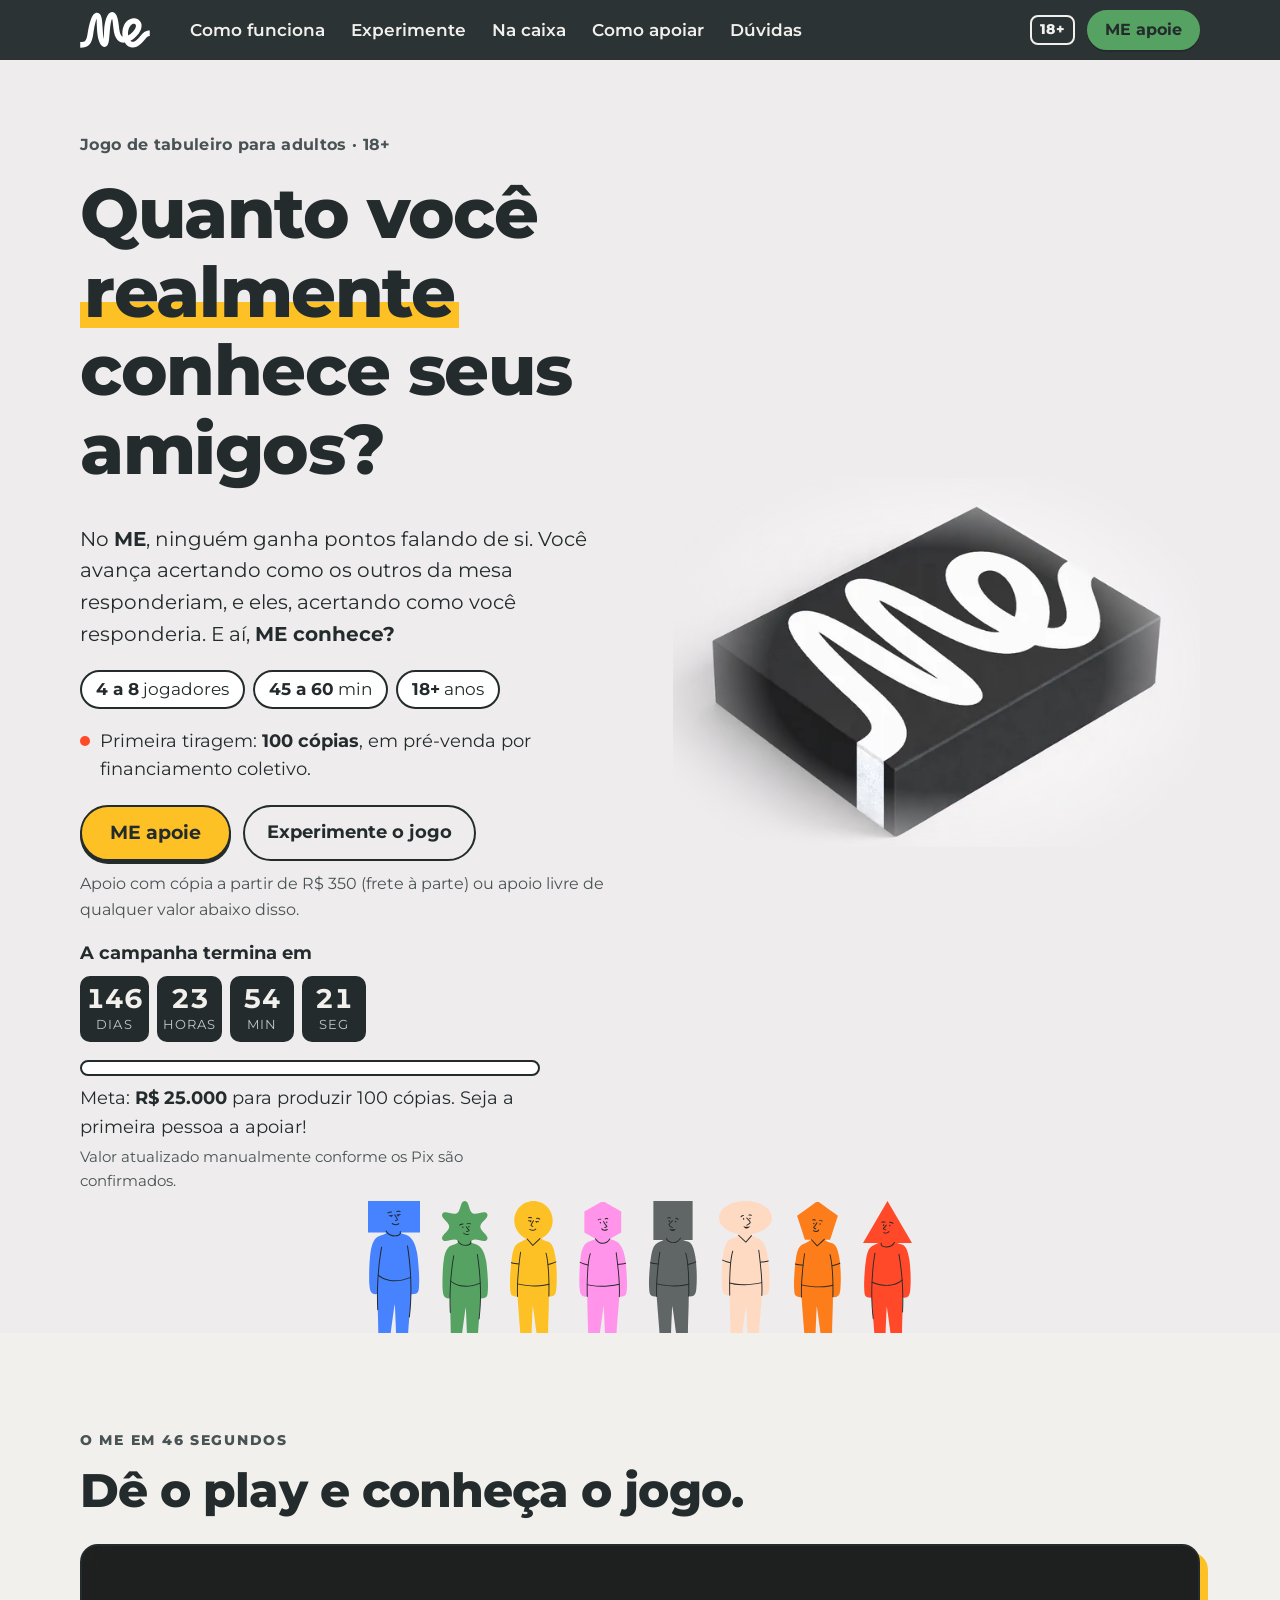
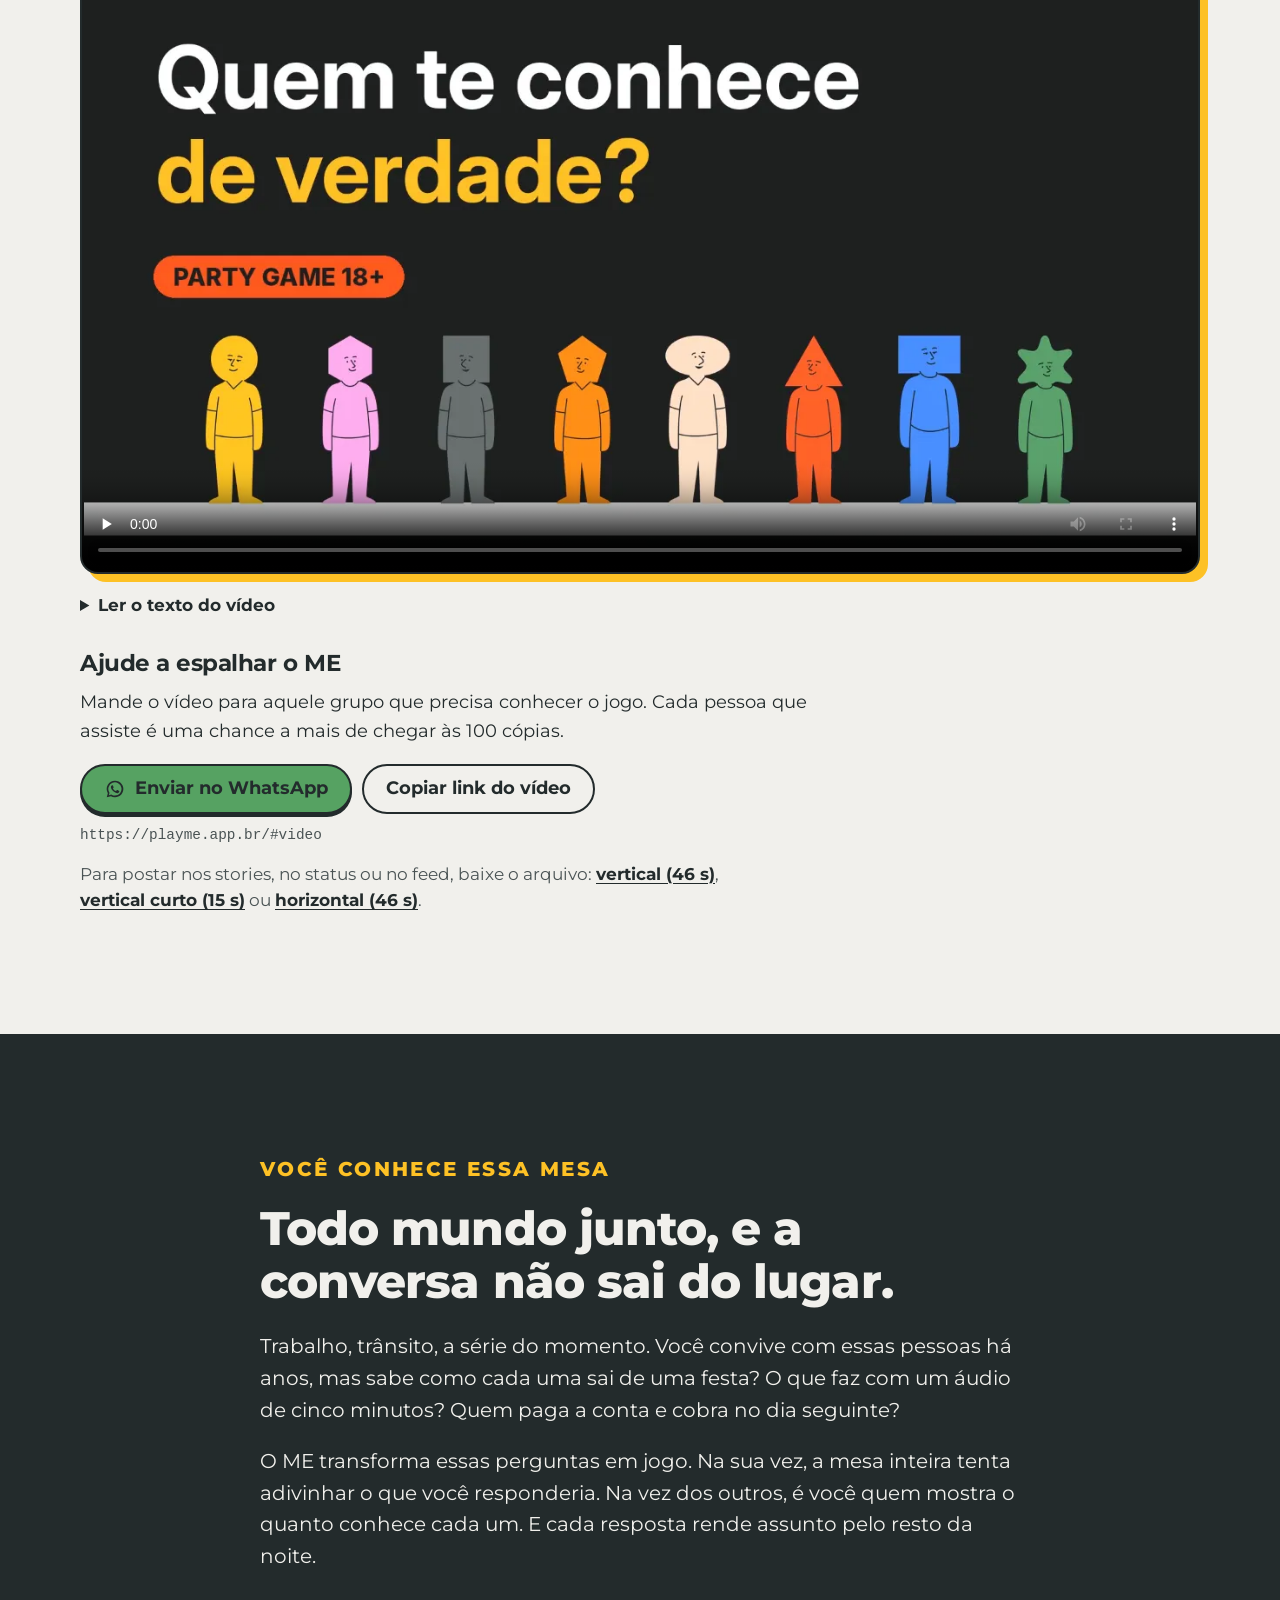
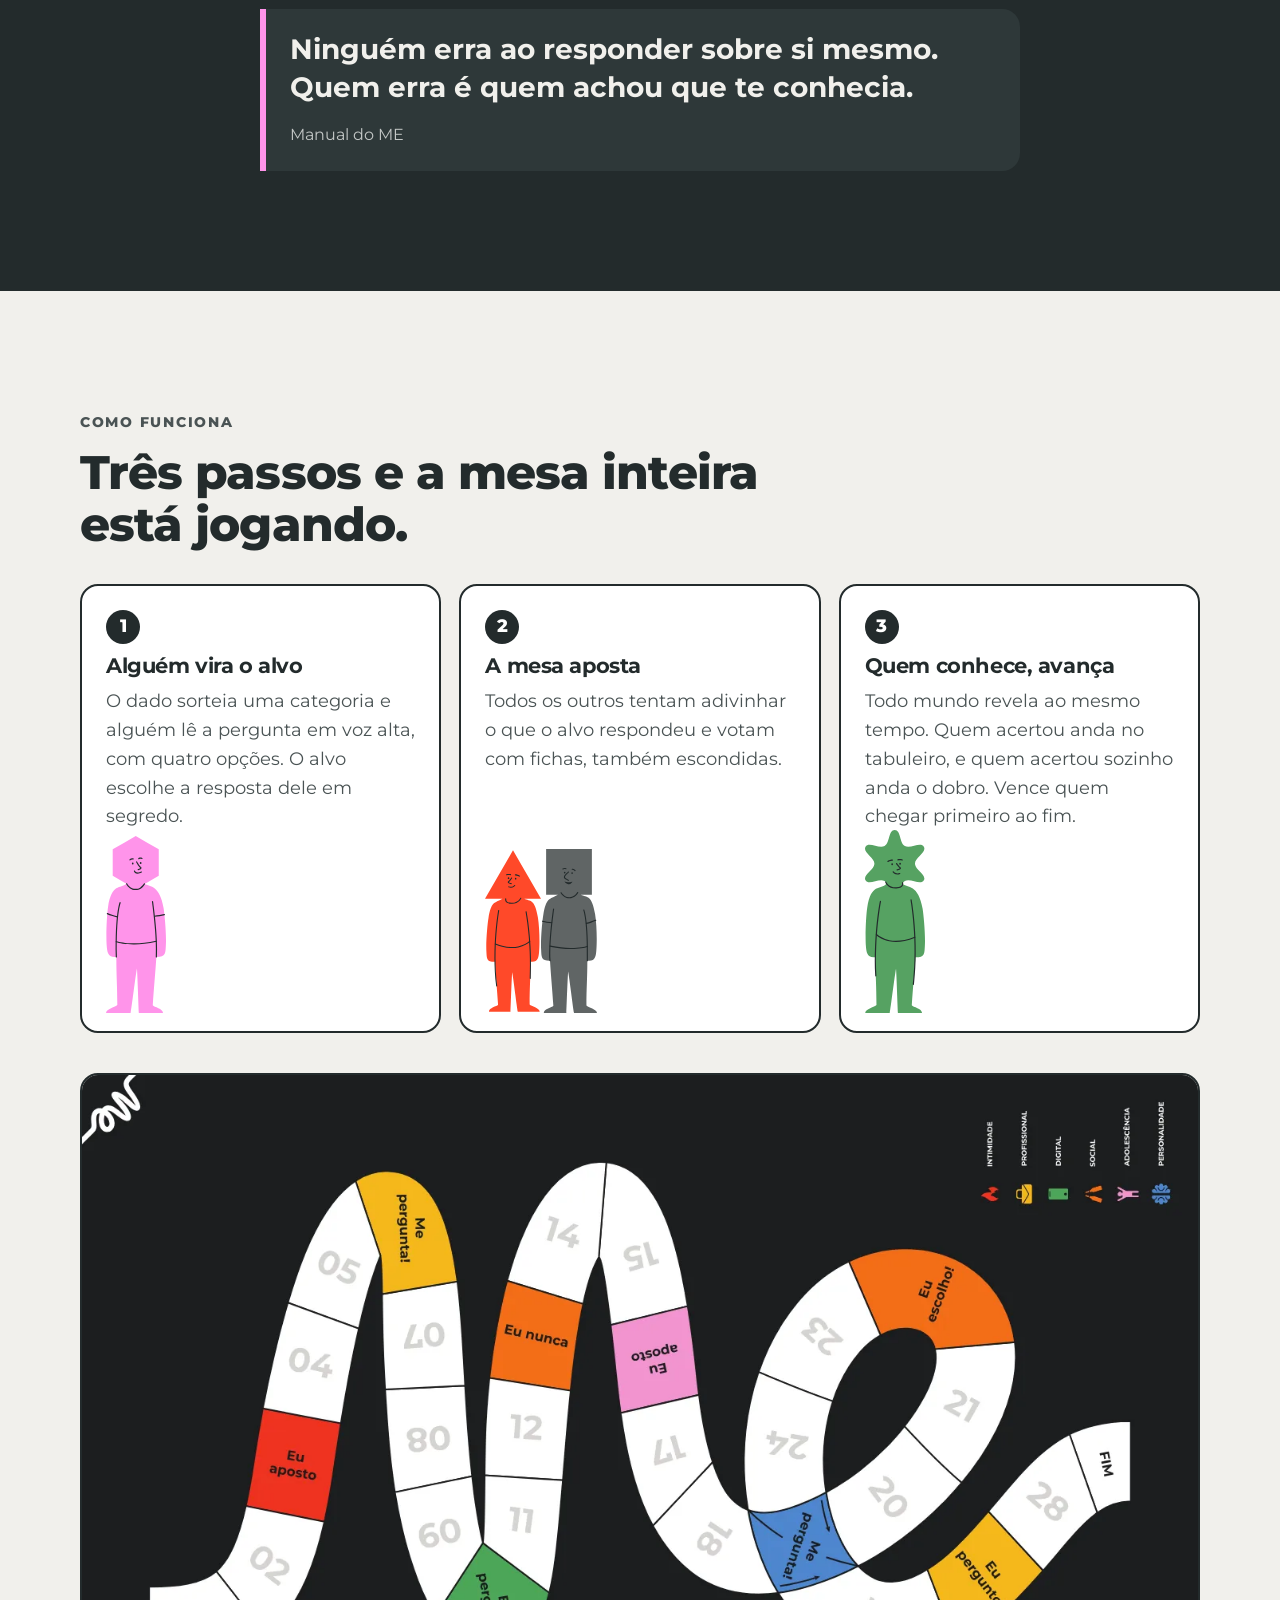
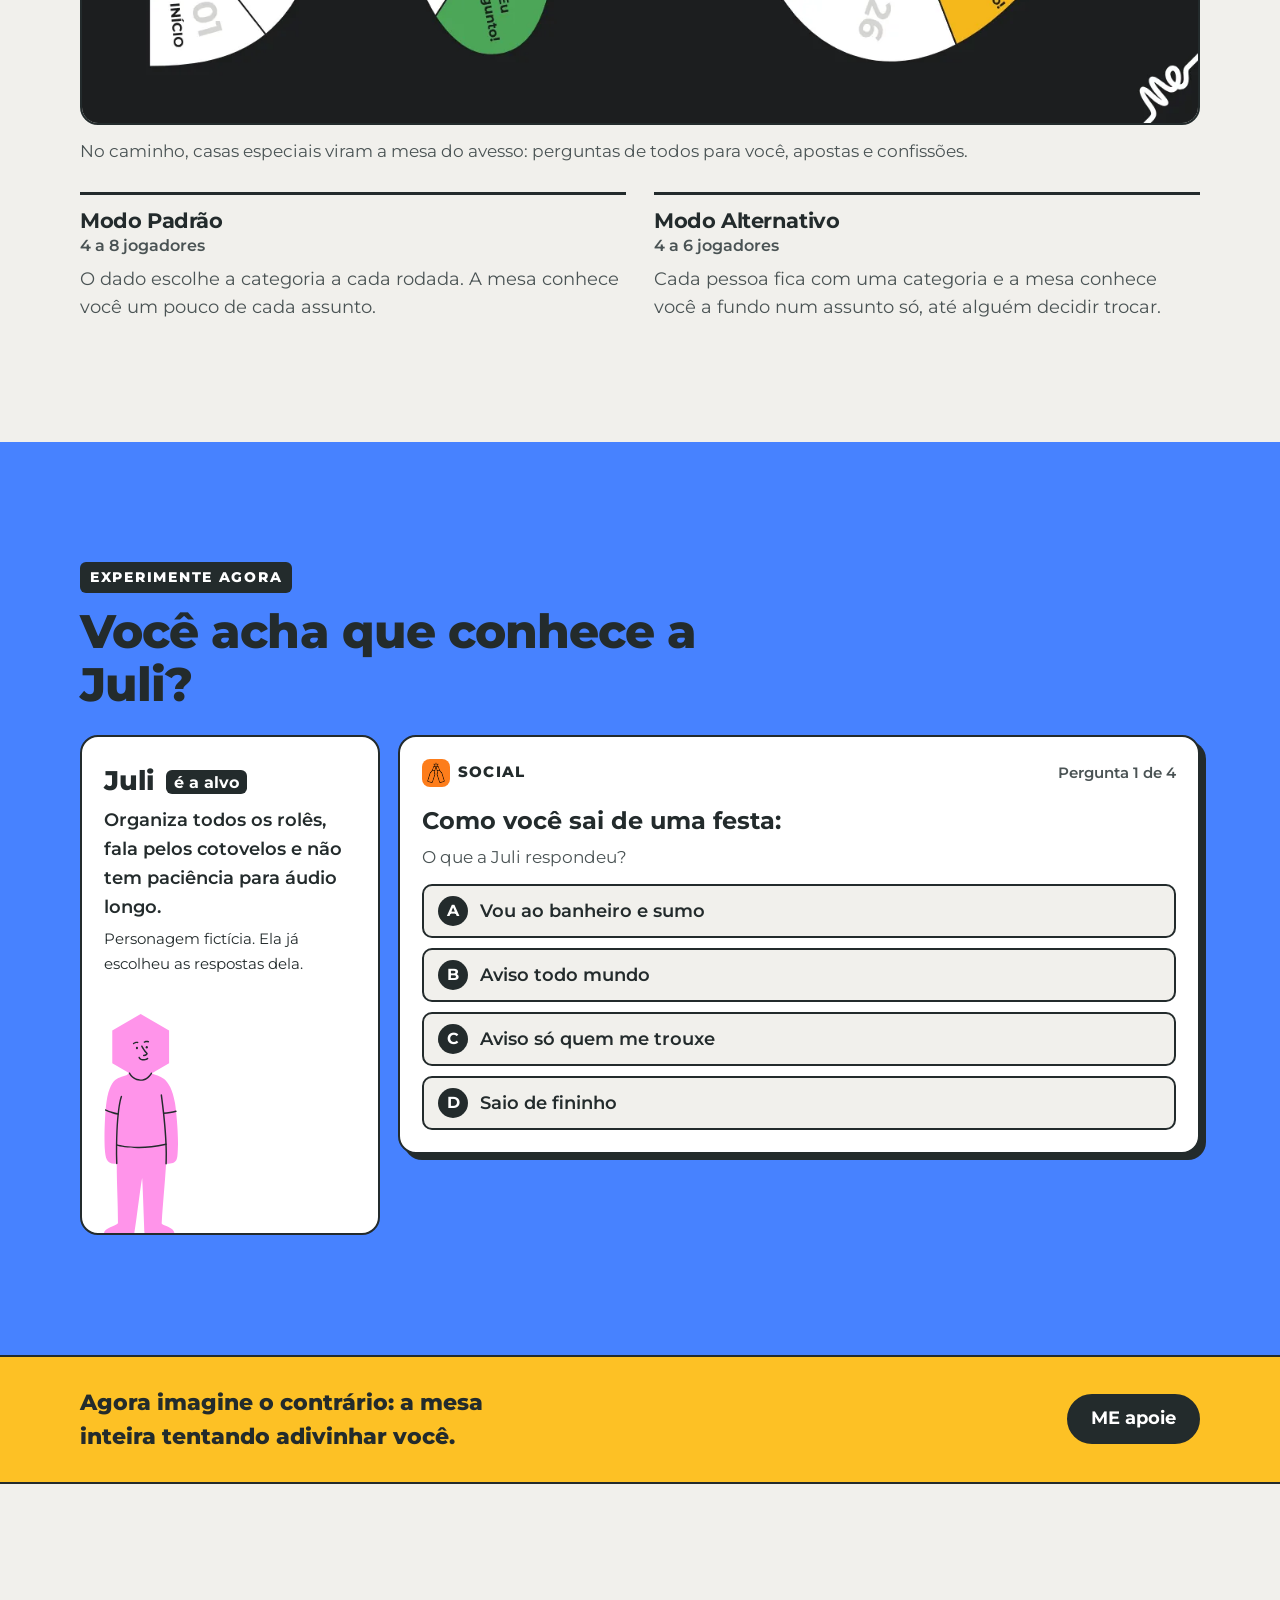
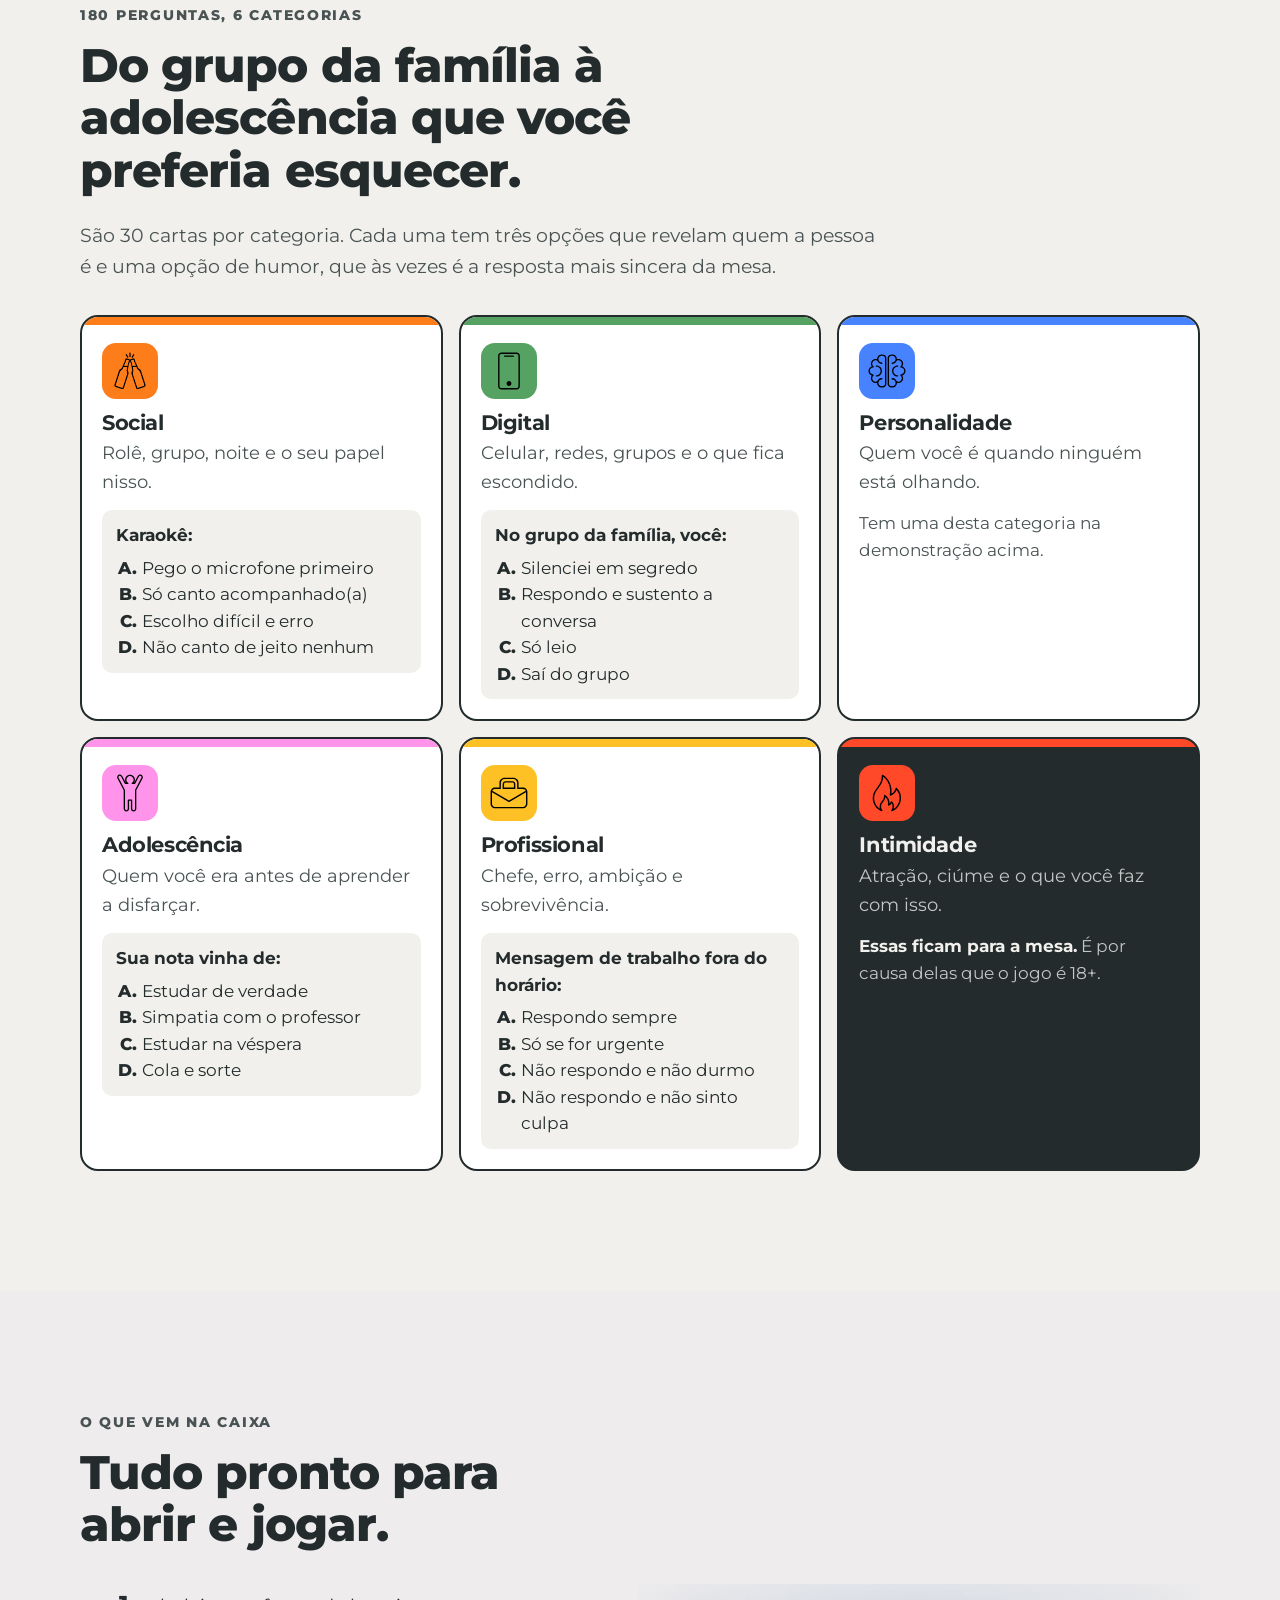
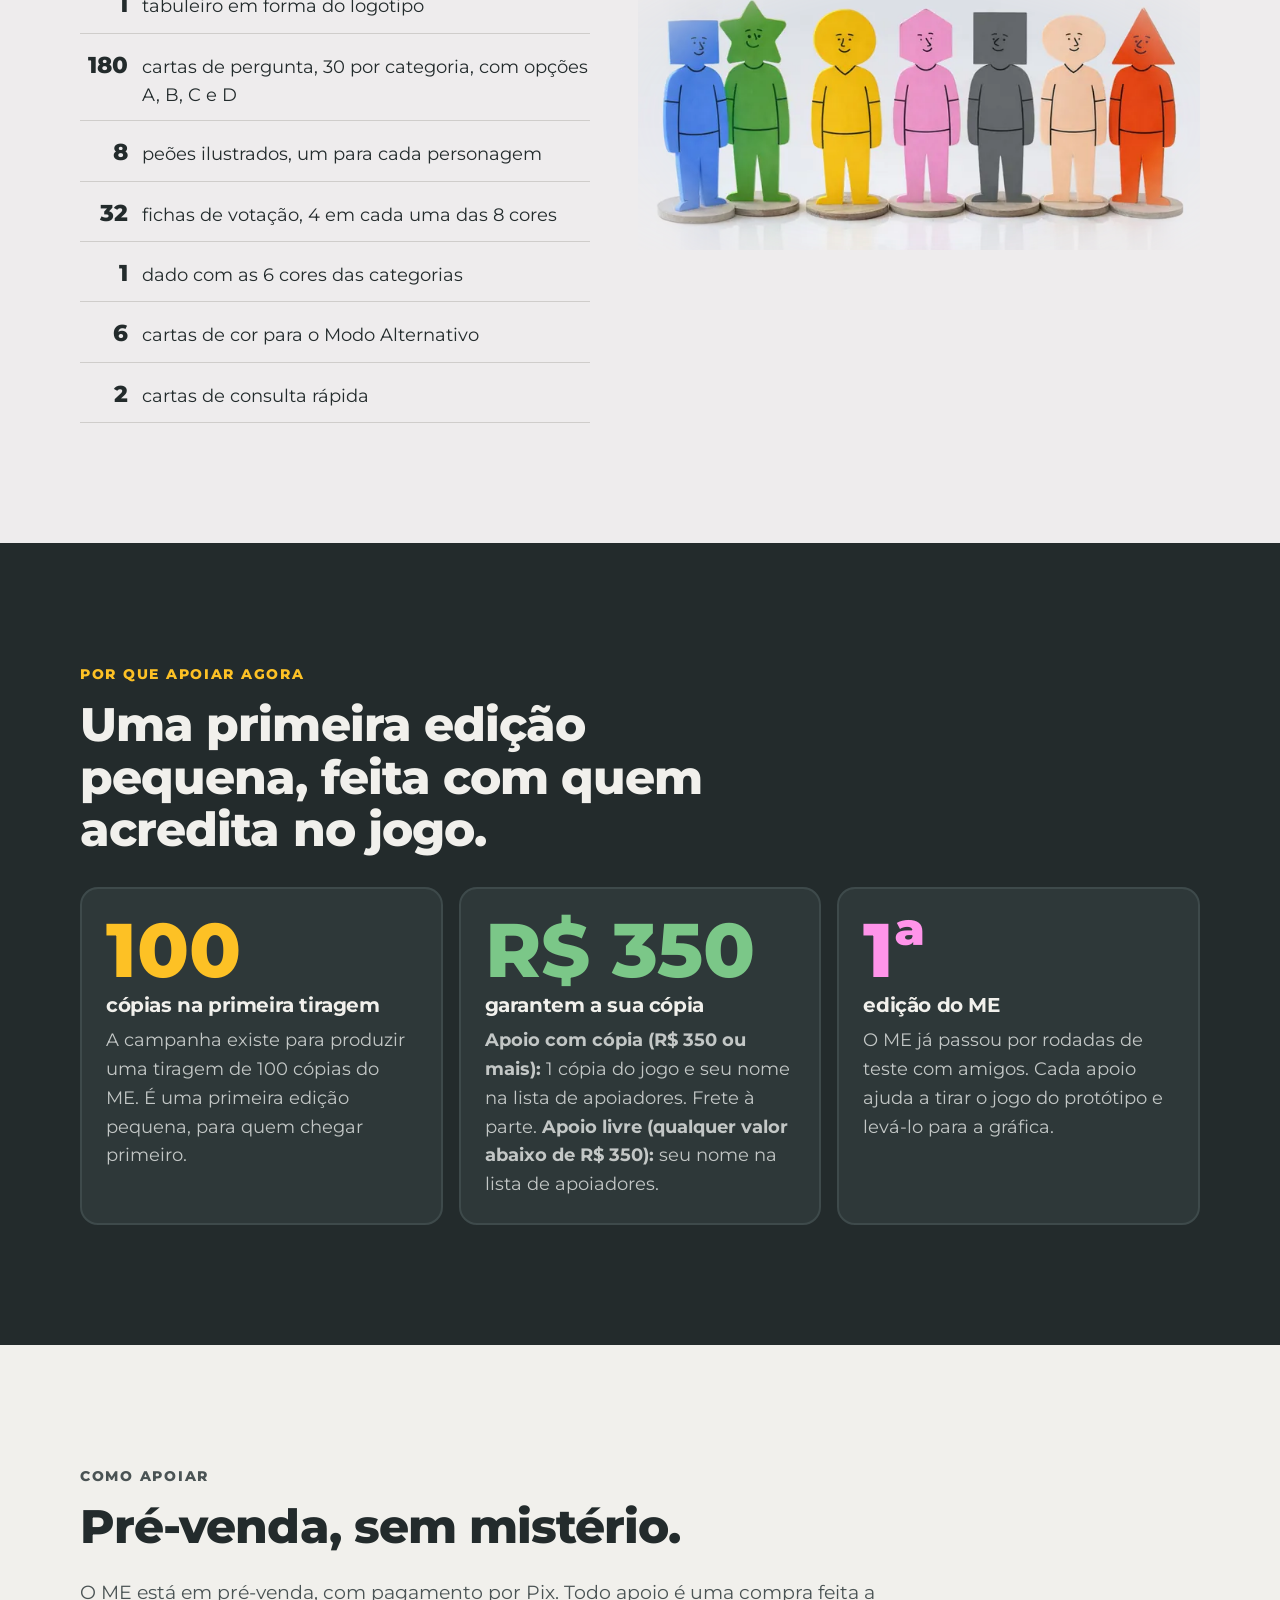
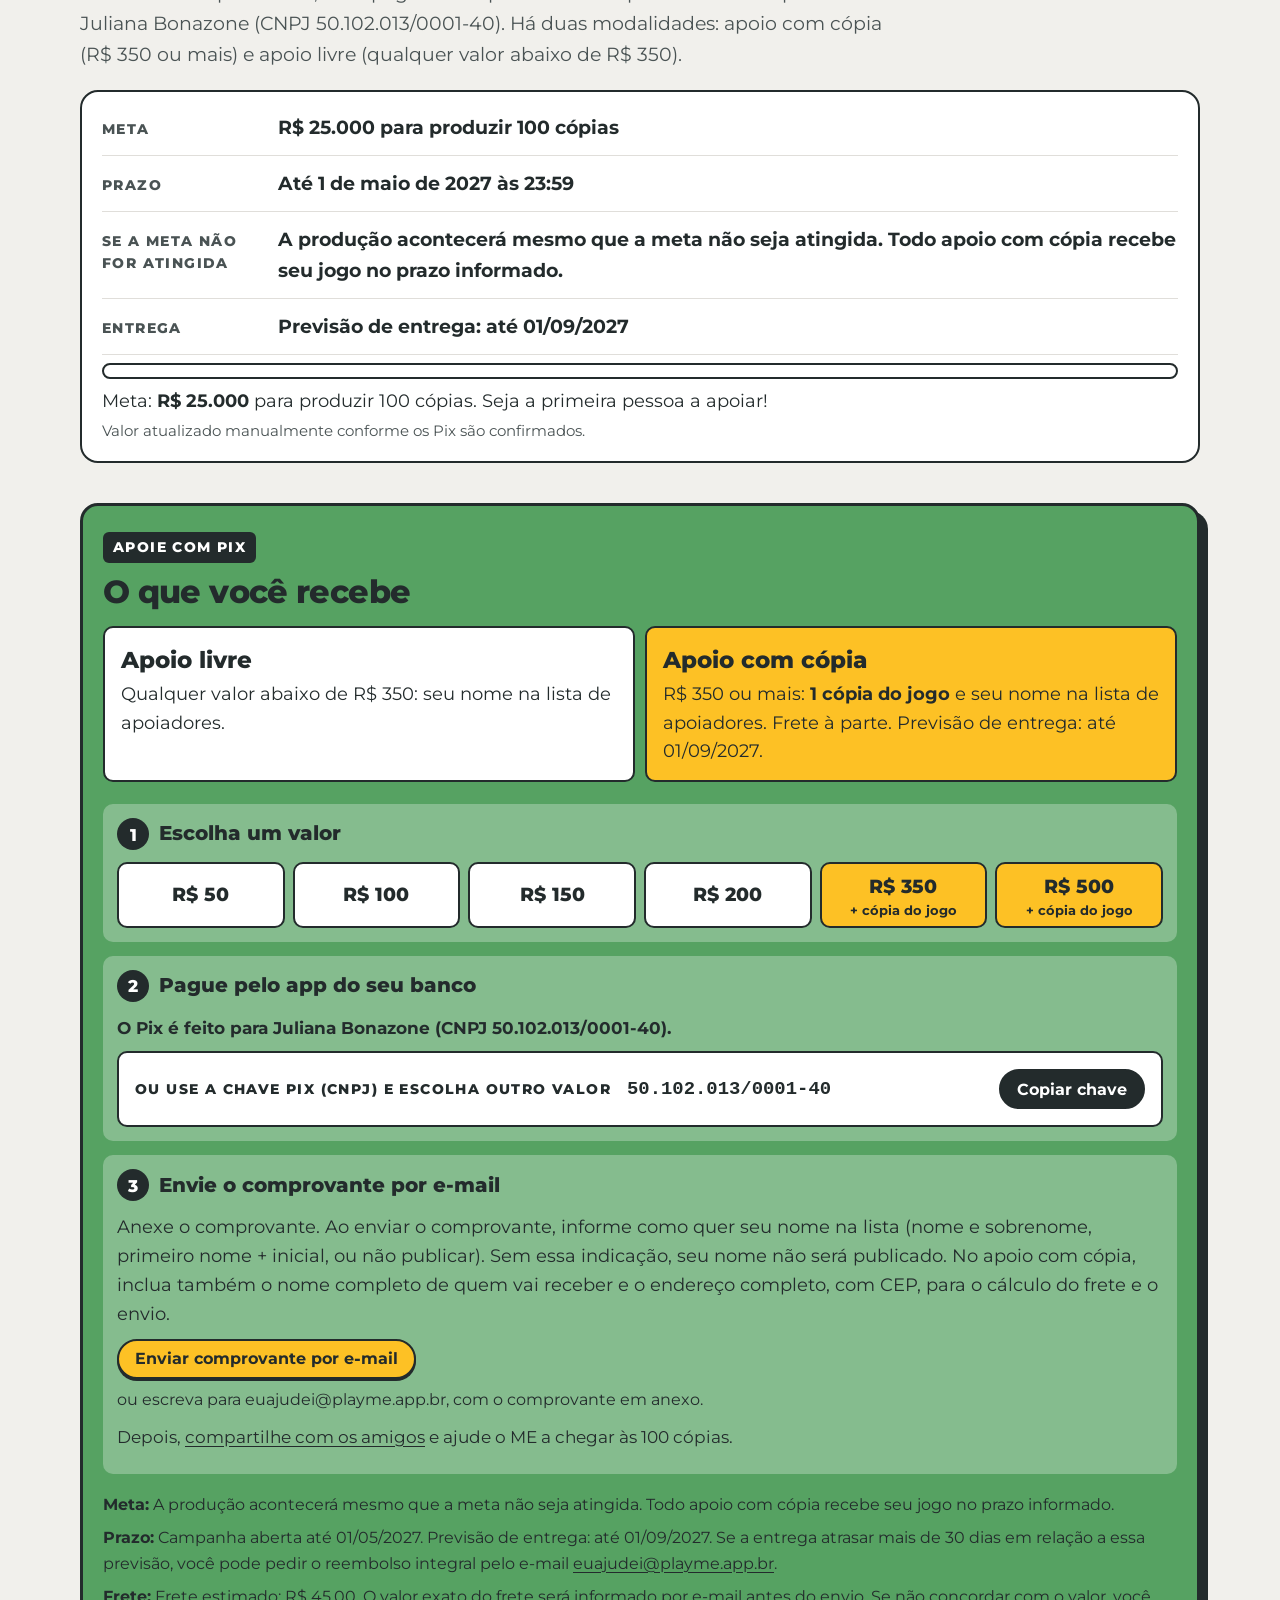
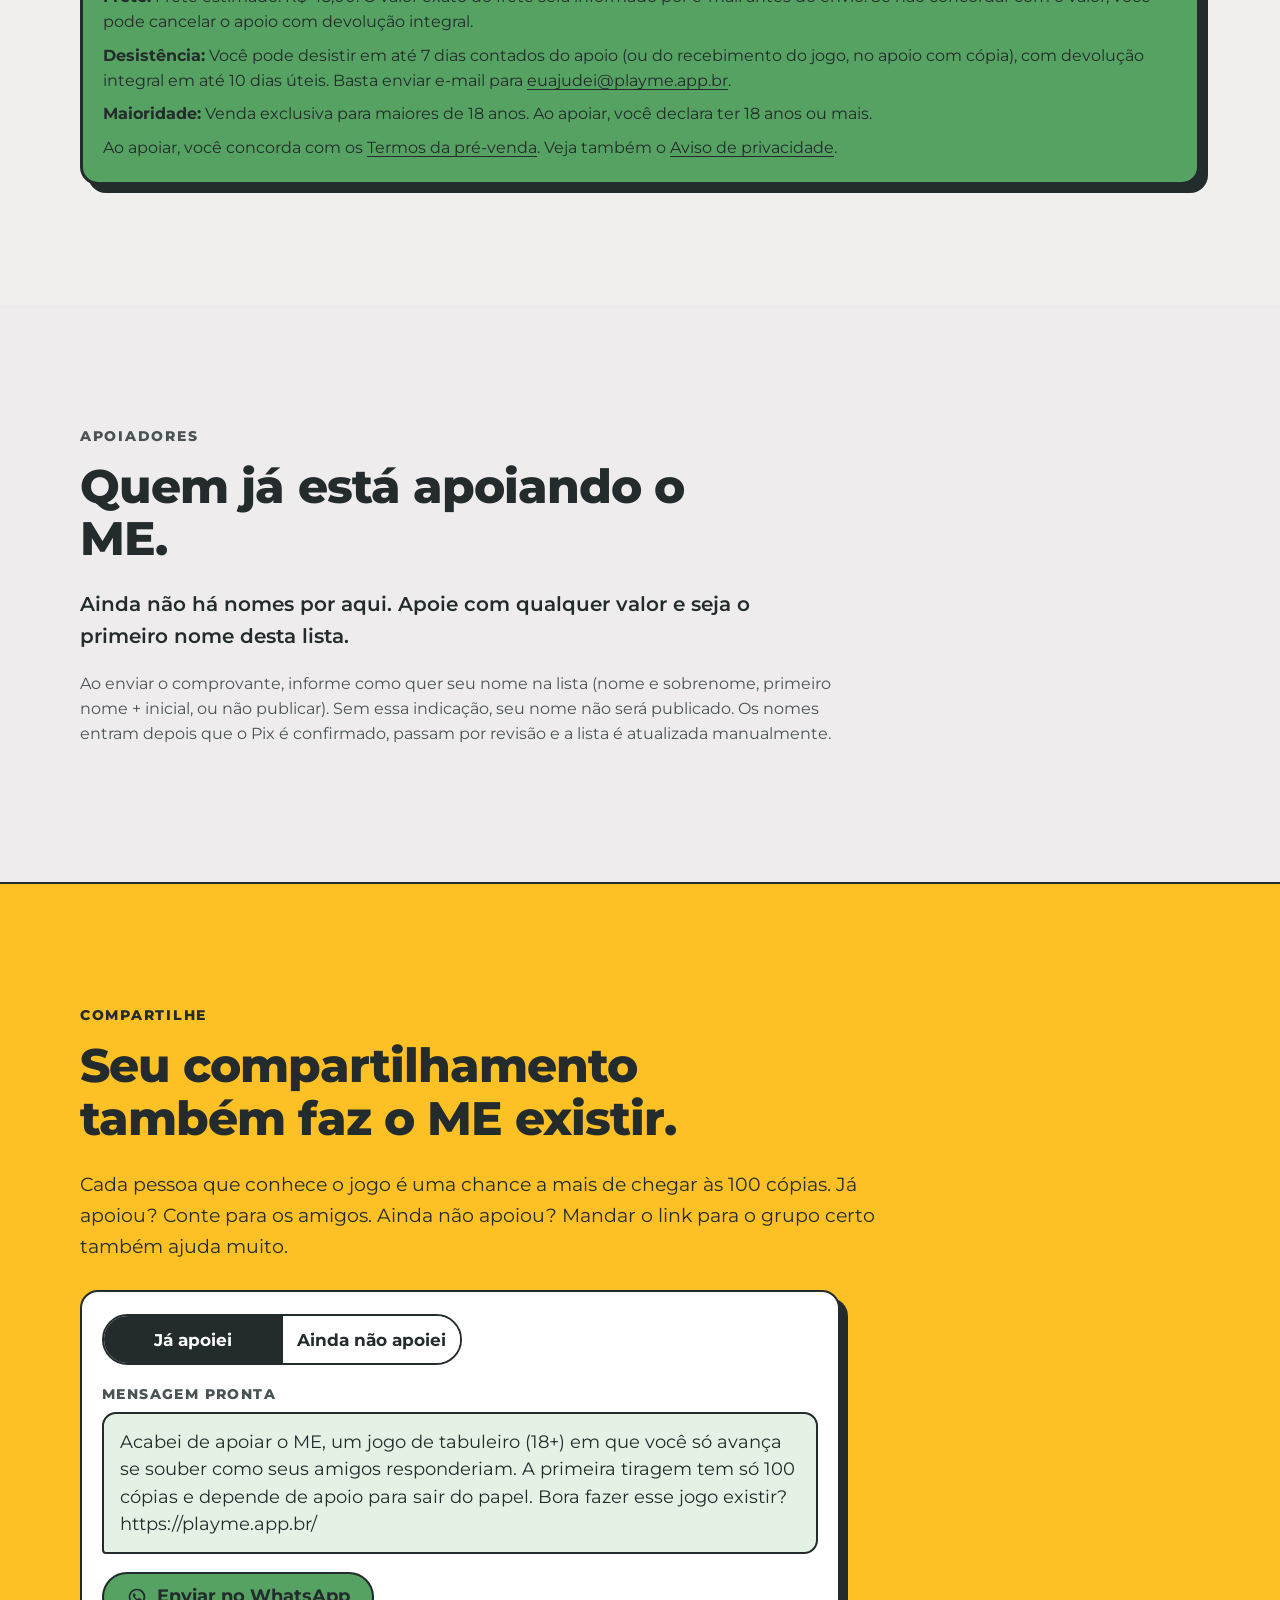
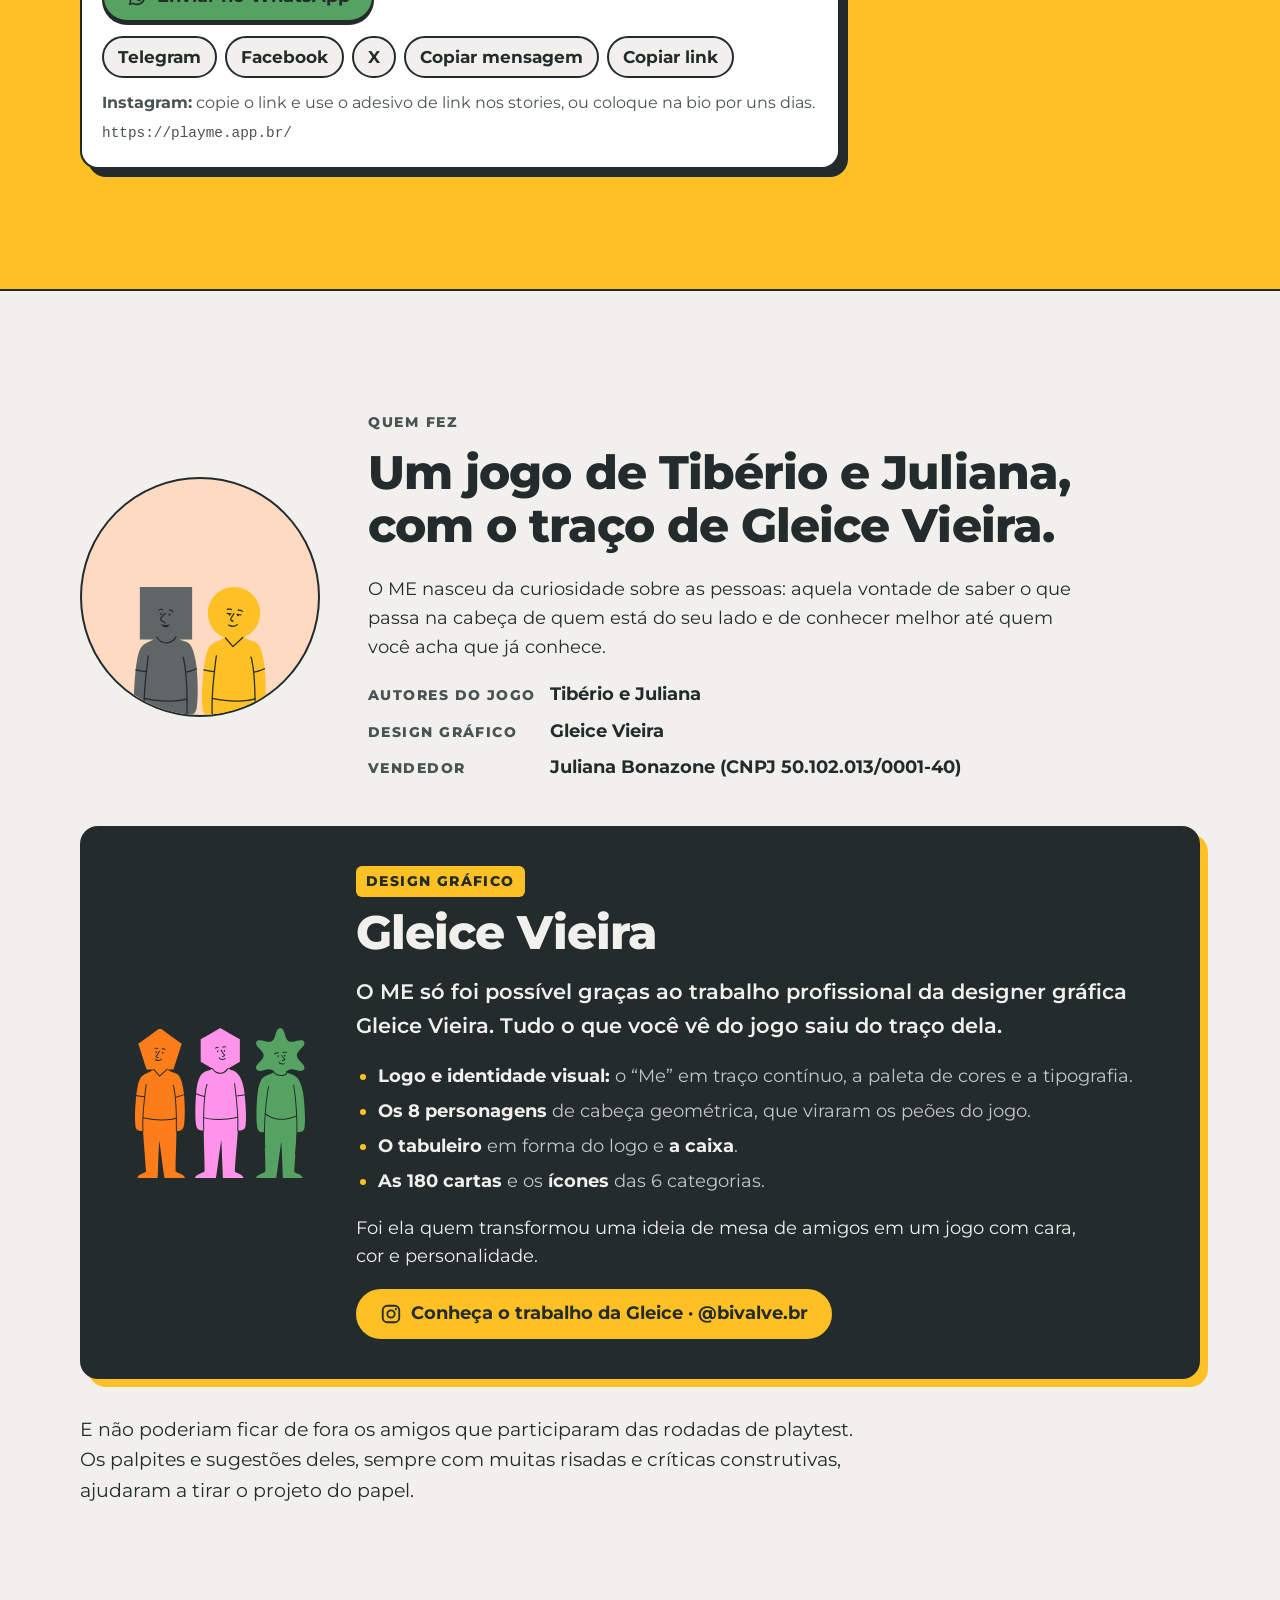
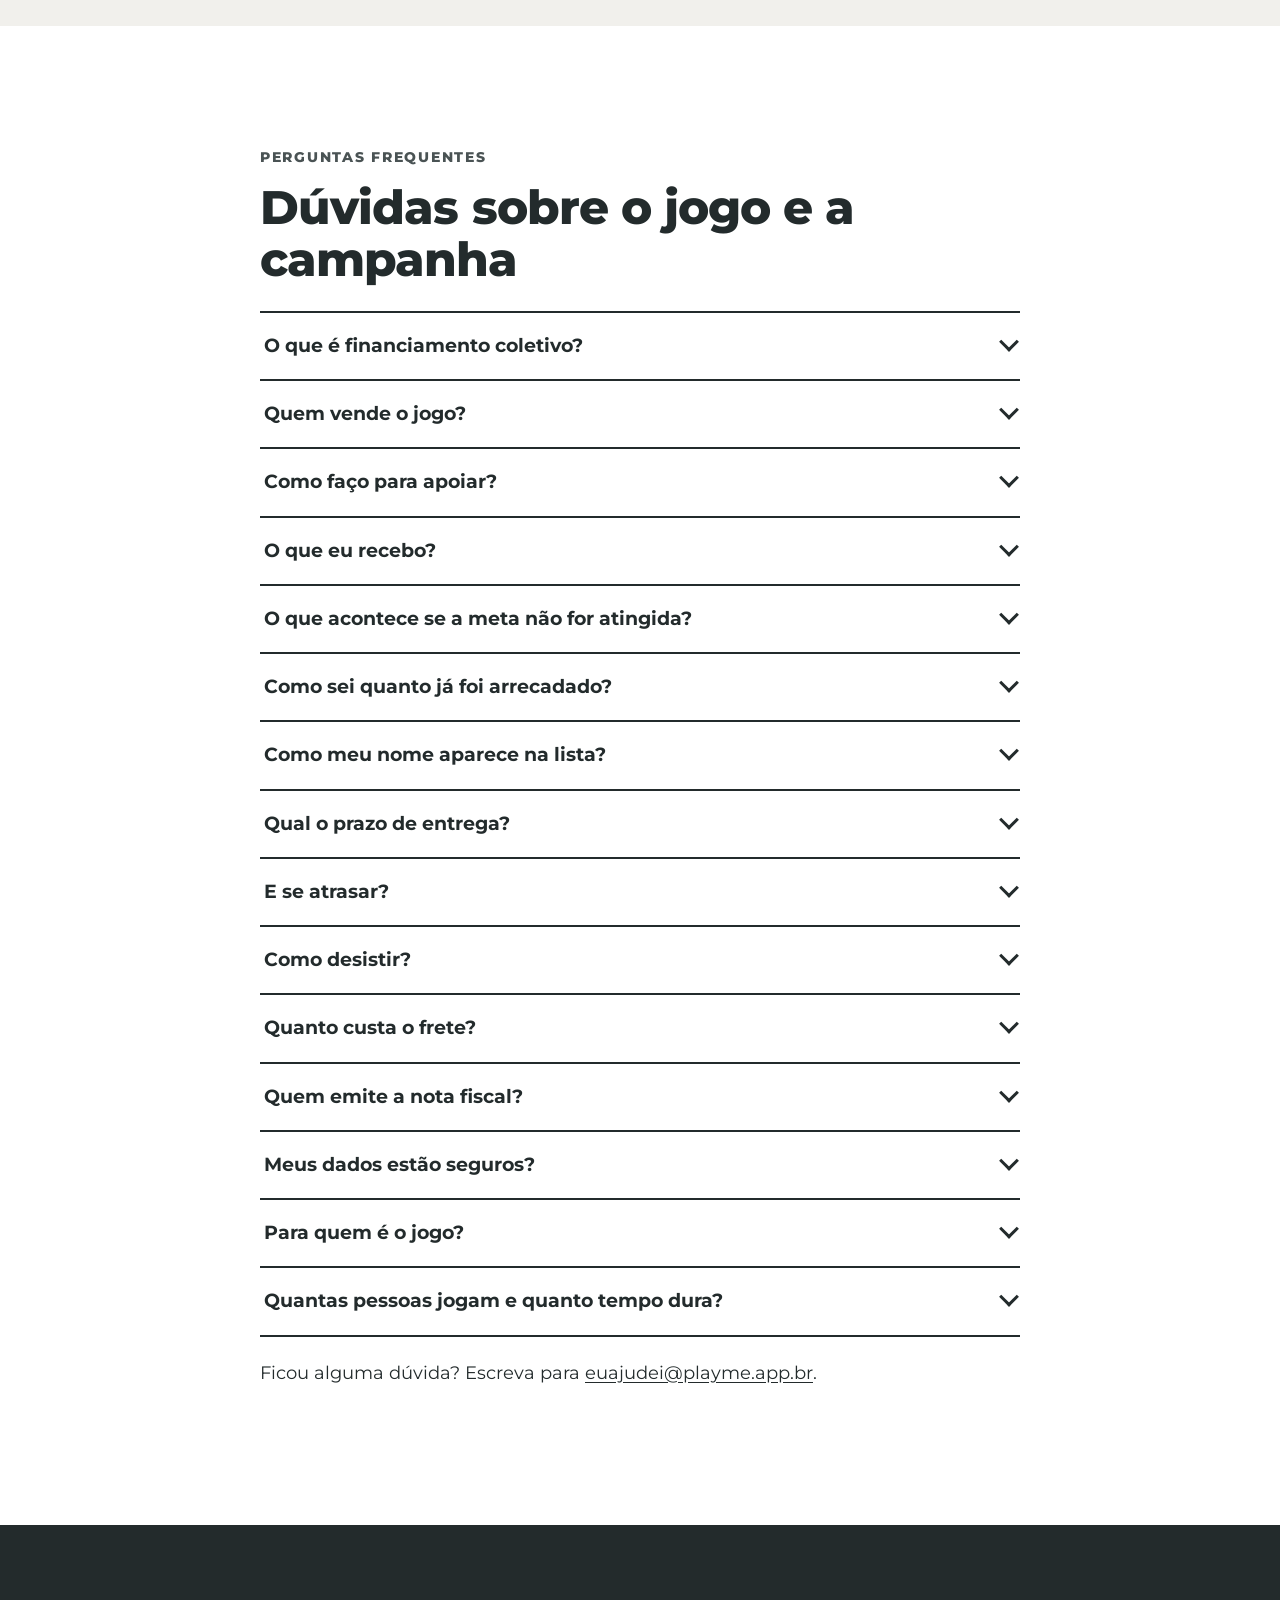
==== commit 419e349a: "atualizações para mei" ====
--- a/index.html
+++ b/index.html
@@ -77,13 +77,13 @@
             <li><strong>45 a 60</strong> min</li>
             <li><strong>18+</strong> anos</li>
           </ul>
-          <p class="scarcity"><span class="dot" aria-hidden="true"></span>Primeira tiragem: <strong><span data-config="tiragem">100</span> cópias</strong>, por financiamento coletivo.</p>
+          <p class="scarcity"><span class="dot" aria-hidden="true"></span>Primeira tiragem: <strong><span data-config="tiragem">100</span> cópias</strong>, em pré-venda por financiamento coletivo.</p>
 
           <div class="cta-group">
             <a class="btn btn-primary btn-lg" href="#pix" data-cta="primary">ME apoie</a>
             <a class="btn btn-ghost" href="#experimente" data-cta-secondary>Experimente o jogo</a>
           </div>
-          <p class="state-note" data-state-note>A partir de R$ 350, uma cópia do jogo é sua.</p>
+          <p class="state-note" data-state-note>Apoio com cópia a partir de R$ 350 (frete à parte) ou apoio livre de qualquer valor abaixo disso.</p>
 
           <div class="countdown" data-countdown data-config="dataFim" hidden>
             <p class="countdown-label" data-countdown-label></p>
@@ -336,7 +336,7 @@
           <article class="why-card reveal">
             <p class="why-big"><span data-pix-offer-value>R$ 350</span></p>
             <h3>garantem a sua cópia</h3>
-            <p>Com <span data-pix-offer-value>R$ 350</span> ou mais, uma cópia do ME é sua (frete à parte). Com qualquer valor, seu nome entra na lista de apoiadores deste site.</p>
+            <p><strong>Apoio com cópia (<span data-pix-offer-value>R$ 350</span> ou mais):</strong> 1 cópia do jogo e seu nome na lista de apoiadores. Frete à parte. <strong>Apoio livre (qualquer valor abaixo de <span data-pix-offer-value>R$ 350</span>):</strong> seu nome na lista de apoiadores.</p>
           </article>
           <article class="why-card reveal">
             <p class="why-big">1ª</p>
@@ -351,8 +351,8 @@
     <section class="section support" id="como-apoiar" aria-labelledby="apoiar-title">
       <div class="wrap">
         <p class="kicker">Como apoiar</p>
-        <h2 id="apoiar-title">Financiamento coletivo, sem mistério.</h2>
-        <p class="section-lead">Em vez de comprar um jogo pronto, você ajuda a fazê-lo existir. Os apoios pagam a produção da primeira tiragem e, em troca, cada pessoa recebe a recompensa do valor que escolheu.</p>
+        <h2 id="apoiar-title">Pré-venda, sem mistério.</h2>
+        <p class="section-lead">O ME está em pré-venda, com pagamento por Pix. Todo apoio é uma compra feita a Juliana Bonazone (CNPJ 50.102.013/0001-40). Há duas modalidades: apoio com cópia (<span data-pix-offer-value>R$ 350</span> ou mais) e apoio livre (qualquer valor abaixo de <span data-pix-offer-value>R$ 350</span>).</p>
         <div class="campaign-panel" data-campaign-panel>
           <div class="cp-row">
             <p class="cp-label">Meta</p>
@@ -363,8 +363,12 @@
             <p class="cp-value" data-dates-text></p>
           </div>
           <div class="cp-row">
-            <p class="cp-label">Se a meta não for batida</p>
-            <p class="cp-value">Todo o valor arrecadado vai para a produção do jogo</p>
+            <p class="cp-label">Se a meta não for atingida</p>
+            <p class="cp-value">A produção acontecerá mesmo que a meta não seja atingida. Todo apoio com cópia recebe seu jogo no prazo informado.</p>
+          </div>
+          <div class="cp-row">
+            <p class="cp-label">Entrega</p>
+            <p class="cp-value">Previsão de entrega: até 01/09/2027</p>
           </div>
           <div class="progress" data-progress data-config="metaReais arrecadadoReais apoiadores arrecadadoAtualizadoEm">
             <div class="progress-bar" role="progressbar" aria-valuemin="0" aria-valuemax="100" aria-valuenow="0" aria-label="Progresso da meta"><span data-progress-fill></span></div>
@@ -380,12 +384,12 @@
           <h3>O que você recebe</h3>
           <div class="pix-tiers">
             <div class="pix-tier">
-              <p class="pix-tier-value">Qualquer valor</p>
-              <p>Seu nome na lista de apoiadores deste site.</p>
+              <p class="pix-tier-value">Apoio livre</p>
+              <p>Qualquer valor abaixo de <span data-pix-offer-value>R$ 350</span>: seu nome na lista de apoiadores.</p>
             </div>
             <div class="pix-tier pix-tier-copy" data-config="pixValorCopia" data-pix-offer hidden>
-              <p class="pix-tier-value">A partir de <span data-pix-offer-value>R$ 350</span></p>
-              <p><strong>Uma cópia do ME</strong> e seu nome na lista. Frete à parte. Direito de arrependimento em até 7 dias.<span data-config="previsaoEntrega" data-delivery-tier hidden></span></p>
+              <p class="pix-tier-value">Apoio com cópia</p>
+              <p><span data-pix-offer-value>R$ 350</span> ou mais: <strong>1 cópia do jogo</strong> e seu nome na lista de apoiadores. Frete à parte. Previsão de entrega: até 01/09/2027.</p>
             </div>
           </div>
 
@@ -409,6 +413,7 @@
                 <div class="pix-qr" data-pix-qr></div>
               </div>
               <p class="pix-suggest" role="status" data-pix-suggest hidden></p>
+              <p class="pix-payee">O Pix é feito para Juliana Bonazone (CNPJ 50.102.013/0001-40).</p>
               <div class="pix-key">
                 <p class="pix-label" id="pix-label" data-pix-key-label>Chave Pix</p>
                 <code data-pix-key aria-labelledby="pix-label"></code>
@@ -418,13 +423,20 @@
             </li>
             <li class="pix-step">
               <h4><span class="pix-n" aria-hidden="true">3</span>Envie o comprovante por e-mail</h4>
-              <p>Anexe o comprovante e informe seu nome e sobrenome para a lista (ex.: Ana S.).<span data-pix-term-address hidden> Se apoiou com <span data-pix-offer-value>R$ 350</span> ou mais, inclua também o nome completo de quem vai receber e o endereço completo, com CEP, para o cálculo do frete e o envio da cópia.</span></p>
+              <p>Anexe o comprovante. Ao enviar o comprovante, informe como quer seu nome na lista (nome e sobrenome, primeiro nome + inicial, ou não publicar). Sem essa indicação, seu nome não será publicado.<span data-pix-term-address hidden> No apoio com cópia, inclua também o nome completo de quem vai receber e o endereço completo, com CEP, para o cálculo do frete e o envio.</span></p>
               <p class="pix-send-line" data-pix-send></p>
               <p class="pix-share-hint">Depois, <a href="#compartilhe">compartilhe com os amigos</a> e ajude o ME a chegar às <span data-config="tiragem">100</span> cópias.</p>
             </li>
           </ol>
 
-          <p class="pix-small">Todo o valor arrecadado será usado integralmente na produção do jogo, mesmo que a meta não seja atingida. Nos apoios com direito a cópia (<span data-pix-offer-value>R$ 350</span> ou mais), você pode desistir em até 7 dias, contados do apoio ou do recebimento do jogo, e recebe o valor de volta, conforme o art. 49 do Código de Defesa do Consumidor. Apoios abaixo desse valor não são devolvidos. Os nomes passam por revisão antes de entrar na lista.</p>
+          <div class="pix-small">
+            <p><strong>Meta:</strong> A produção acontecerá mesmo que a meta não seja atingida. Todo apoio com cópia recebe seu jogo no prazo informado.</p>
+            <p><strong>Prazo:</strong> Campanha aberta até 01/05/2027. Previsão de entrega: até 01/09/2027. Se a entrega atrasar mais de 30 dias em relação a essa previsão, você pode pedir o reembolso integral pelo e-mail <a href="mailto:euajudei@playme.app.br">euajudei@playme.app.br</a>.</p>
+            <p><strong>Frete:</strong> Frete estimado: R$ 45,00. O valor exato do frete será informado por e-mail antes do envio. Se não concordar com o valor, você pode cancelar o apoio com devolução integral.</p>
+            <p><strong>Desistência:</strong> Você pode desistir em até 7 dias contados do apoio (ou do recebimento do jogo, no apoio com cópia), com devolução integral em até 10 dias úteis. Basta enviar e-mail para <a href="mailto:euajudei@playme.app.br">euajudei@playme.app.br</a>.</p>
+            <p><strong>Maioridade:</strong> Venda exclusiva para maiores de 18 anos. Ao apoiar, você declara ter 18 anos ou mais.</p>
+            <p>Ao apoiar, você concorda com os <a href="termos.html">Termos da pré-venda</a>. Veja também o <a href="privacidade.html">Aviso de privacidade</a>.</p>
+          </div>
         </div>
       </div>
     </section>
@@ -436,7 +448,7 @@
         <h2 id="backers-title">Quem já está apoiando o ME.</h2>
         <ul class="backer-list" data-config="listaApoiadores" data-backers hidden></ul>
         <p class="backers-empty" data-backers-empty>Ainda não há nomes por aqui. Apoie com qualquer valor e seja o primeiro nome desta lista.</p>
-        <p class="fineprint">Aparecem nome e sobrenome ou primeiro nome com a inicial do sobrenome, depois que o Pix é confirmado. Todos os nomes são revisados antes de entrar na lista, que é atualizada manualmente.</p>
+        <p class="fineprint">Ao enviar o comprovante, informe como quer seu nome na lista (nome e sobrenome, primeiro nome + inicial, ou não publicar). Sem essa indicação, seu nome não será publicado. Os nomes entram depois que o Pix é confirmado, passam por revisão e a lista é atualizada manualmente.</p>
       </div>
     </section>
 
@@ -500,8 +512,13 @@
           <div>
             <p class="kicker">Quem fez</p>
             <h2 id="autor-title">Um jogo de Tibério e Juliana, com o traço de Gleice Vieira.</h2>
-            <!-- BIO: substitua o parágrafo abaixo pela bio de vocês. -->
-            <p>O ME é um jogo de Tibério, desenvolvedor independente de Ribeirão Preto (SP), e Juliana, coautora do jogo. Ele nasceu da curiosidade sobre as pessoas: aquela vontade de saber o que passa na cabeça de quem está do seu lado e de conhecer melhor até quem você acha que já conhece.</p>
+            <!-- BIO: só autoria. Não inclua profissão, cargos ou empregadores dos autores. -->
+            <p>O ME nasceu da curiosidade sobre as pessoas: aquela vontade de saber o que passa na cabeça de quem está do seu lado e de conhecer melhor até quem você acha que já conhece.</p>
+            <dl class="roles">
+              <div><dt>Autores do jogo</dt><dd>Tibério e Juliana</dd></div>
+              <div><dt>Design gráfico</dt><dd>Gleice Vieira</dd></div>
+              <div><dt>Vendedor</dt><dd>Juliana Bonazone (CNPJ 50.102.013/0001-40)</dd></div>
+            </dl>
           </div>
         </div>
 
@@ -538,19 +555,23 @@
         <div class="accordion">
           <details>
             <summary>O que é financiamento coletivo?</summary>
-            <div><p>É quando várias pessoas apoiam um projeto antes de ele existir. No ME, os apoios pagam a produção da primeira tiragem de <span data-config="tiragem">100</span> cópias. O apoio é feito por Pix.</p></div>
+            <div><p>É quando várias pessoas apoiam um projeto antes de ele existir. No ME, funciona como pré-venda: todo apoio é uma compra feita a Juliana Bonazone (CNPJ 50.102.013/0001-40). Os apoios pagam a produção da primeira tiragem de <span data-config="tiragem">100</span> cópias.</p></div>
+          </details>
+          <details>
+            <summary>Quem vende o jogo?</summary>
+            <div><p>Campanha e vendas realizadas por Juliana Bonazone, CNPJ 50.102.013/0001-40, Aureo Norberto da Silva, 1040, Ribeirão Preto/SP, CEP 14039-033. Atendimento: <a href="mailto:euajudei@playme.app.br">euajudei@playme.app.br</a>. Tibério e Juliana são os autores do jogo.</p></div>
           </details>
           <details>
             <summary>Como faço para apoiar?</summary>
-            <div><p>Escolha um valor na seção <a href="#pix">Apoie com Pix</a>, pague pelo Pix copia e cola, pelo QR Code ou pela chave, e envie o comprovante por e-mail com seu nome e sobrenome para a lista de apoiadores. Se apoiou com <span data-pix-offer-value>R$ 350</span> ou mais, informe também o nome completo de quem vai receber e o endereço completo, com CEP, para o cálculo do frete e o envio.</p></div>
+            <div><p>Escolha um valor na seção <a href="#pix">Apoie com Pix</a> e pague pelo Pix copia e cola, pela chave ou, no computador, pelo QR Code. Depois envie o comprovante por e-mail. Ao enviar o comprovante, informe como quer seu nome na lista (nome e sobrenome, primeiro nome + inicial, ou não publicar). Sem essa indicação, seu nome não será publicado. No apoio com cópia, informe também o nome completo de quem vai receber e o endereço completo, com CEP. Ao apoiar, você concorda com os <a href="termos.html">Termos da pré-venda</a>.</p></div>
           </details>
           <details>
             <summary>O que eu recebo?</summary>
-            <div><p>Com qualquer valor, seu nome entra na lista de apoiadores deste site. A partir de <span data-pix-offer-value>R$ 350</span>, você também garante uma cópia do jogo, com frete à parte.</p></div>
-          </details>
-          <details>
-            <summary>E se a meta não for atingida?</summary>
-            <div><p>Todo o dinheiro arrecadado será usado integralmente na produção do jogo, mesmo que a meta não seja atingida, e quem apoiou com <span data-pix-offer-value>R$ 350</span> ou mais recebe a sua cópia. Por isso não há devolução por meta não atingida.</p></div>
+            <div><p><strong>Apoio com cópia (<span data-pix-offer-value>R$ 350</span> ou mais):</strong> 1 cópia do jogo e seu nome na lista de apoiadores. Frete à parte. <strong>Apoio livre (qualquer valor abaixo de <span data-pix-offer-value>R$ 350</span>):</strong> seu nome na lista de apoiadores.</p></div>
+          </details>
+          <details>
+            <summary>O que acontece se a meta não for atingida?</summary>
+            <div><p>A produção acontecerá mesmo que a meta não seja atingida. Todo apoio com cópia recebe seu jogo no prazo informado.</p></div>
           </details>
           <details>
             <summary>Como sei quanto já foi arrecadado?</summary>
@@ -558,23 +579,35 @@
           </details>
           <details>
             <summary>Como meu nome aparece na lista?</summary>
-            <div><p>Publicamos nome e sobrenome ou primeiro nome com a inicial do sobrenome (ex.: Ana S.), como você indicar no e-mail. Se preferir, você pode não aparecer. Apelidos, frases, nomes de empresas, links e qualquer conteúdo ofensivo não são publicados, e todos os nomes passam por revisão antes de entrar na lista.</p></div>
-          </details>
-          <details>
-            <summary>Posso desistir do meu apoio?</summary>
-            <div><p>Se o seu apoio dá direito a uma cópia (<span data-pix-offer-value>R$ 350</span> ou mais), pode: você tem até 7 dias, contados do apoio ou do recebimento do jogo, para desistir e receber o valor de volta, como prevê o art. 49 do Código de Defesa do Consumidor. É só escrever para <a href="mailto:euajudei@playme.app.br" data-email-link>euajudei@playme.app.br</a>. Apoios abaixo de <span data-pix-offer-value>R$ 350</span> não são devolvidos.</p></div>
-          </details>
-          <details>
-            <summary>Quando recebo o jogo?</summary>
-            <div><p data-config="previsaoEntrega" data-delivery-text>A previsão de entrega será informada nesta página.</p></div>
+            <div><p>Ao enviar o comprovante, informe como quer seu nome na lista (nome e sobrenome, primeiro nome + inicial, ou não publicar). Sem essa indicação, seu nome não será publicado. Apelidos, frases, nomes de empresas, links e qualquer conteúdo ofensivo não são publicados, e todos os nomes passam por revisão antes de entrar na lista.</p></div>
+          </details>
+          <details>
+            <summary>Qual o prazo de entrega?</summary>
+            <div><p>Campanha aberta até 01/05/2027. Previsão de entrega: até 01/09/2027. Se a entrega atrasar mais de 30 dias em relação a essa previsão, você pode pedir o reembolso integral pelo e-mail <a href="mailto:euajudei@playme.app.br">euajudei@playme.app.br</a>.</p></div>
+          </details>
+          <details>
+            <summary>E se atrasar?</summary>
+            <div><p>Se a entrega atrasar mais de 30 dias em relação à previsão de entrega (até 01/09/2027), você pode pedir o reembolso integral pelo e-mail <a href="mailto:euajudei@playme.app.br">euajudei@playme.app.br</a>.</p></div>
+          </details>
+          <details>
+            <summary>Como desistir?</summary>
+            <div><p>Você pode desistir em até 7 dias contados do apoio (ou do recebimento do jogo, no apoio com cópia), com devolução integral em até 10 dias úteis. Basta enviar e-mail para <a href="mailto:euajudei@playme.app.br">euajudei@playme.app.br</a>.</p></div>
           </details>
           <details>
             <summary>Quanto custa o frete?</summary>
-            <div><p>O frete é cobrado à parte e calculado pelo endereço de entrega. Junto com o comprovante do Pix, mande no e-mail o nome completo de quem vai receber e o endereço completo, com CEP. O valor e a forma de envio são combinados por e-mail.</p></div>
+            <div><p>Frete estimado: R$ 45,00. O valor exato do frete será informado por e-mail antes do envio. Se não concordar com o valor, você pode cancelar o apoio com devolução integral. Para o cálculo, envie junto com o comprovante o nome completo de quem vai receber e o endereço completo, com CEP.</p></div>
+          </details>
+          <details>
+            <summary>Quem emite a nota fiscal?</summary>
+            <div><p>As vendas são feitas por Juliana Bonazone, que emite a nota fiscal no envio do jogo.</p></div>
+          </details>
+          <details>
+            <summary>Meus dados estão seguros?</summary>
+            <div><p>Seus dados são usados só para confirmar o pagamento, emitir a nota fiscal, enviar o jogo, publicar seu nome na lista (se você autorizar) e atender pedidos de desistência. Este site não usa cookies nem ferramentas de rastreamento. Veja o <a href="privacidade.html">Aviso de privacidade</a>.</p></div>
           </details>
           <details>
             <summary>Para quem é o jogo?</summary>
-            <div><p>Para <strong>maiores de 18 anos</strong>. Há perguntas sobre bebida, relacionamentos e intimidade. Funciona melhor com amigos, casais de amigos e grupos que querem se conhecer de verdade.</p></div>
+            <div><p>Para <strong>maiores de 18 anos</strong>. Há perguntas sobre bebida, relacionamentos e intimidade. Funciona melhor com amigos, casais de amigos e grupos que querem se conhecer de verdade. Venda exclusiva para maiores de 18 anos. Ao apoiar, você declara ter 18 anos ou mais.</p></div>
           </details>
           <details>
             <summary>Quantas pessoas jogam e quanto tempo dura?</summary>
@@ -590,7 +623,7 @@
       <div class="wrap narrow final-inner">
         <svg class="final-logo" aria-hidden="true"><use href="#logo-me"/></svg>
         <h2 id="final-title">Descubra quem realmente conhece quem.</h2>
-        <p data-final-text>Uma tiragem de <span data-config="tiragem">100</span> cópias. Com <span data-pix-offer-value>R$ 350</span>, a sua está garantida.</p>
+        <p data-final-text>Uma tiragem de <span data-config="tiragem">100</span> cópias. No apoio com cópia, a partir de <span data-pix-offer-value>R$ 350</span>, a sua está garantida.</p>
         <div class="cta-group center">
           <a class="btn btn-primary btn-lg" href="#pix" data-cta="primary">ME apoie</a>
           <a class="btn btn-ghost on-dark" href="#experimente" data-cta-secondary>Experimente o jogo</a>
@@ -613,13 +646,16 @@
     <div class="wrap footer-inner">
       <div>
         <svg class="footer-logo" aria-hidden="true"><use href="#logo-me"/></svg>
-        <p>ME é um jogo de tabuleiro para <strong>maiores de 18 anos</strong>.<br>Criado por Tibério e Juliana.<br>Design gráfico de Gleice Vieira: <a href="https://www.instagram.com/bivalve.br" target="_blank" rel="noopener">@bivalve.br<span class="visually-hidden"> no Instagram (abre em nova aba)</span></a>.</p>
+        <p>ME é um jogo de tabuleiro para <strong>maiores de 18 anos</strong>.<br>Autores do jogo: Tibério e Juliana.<br>Design gráfico: Gleice Vieira (<a href="https://www.instagram.com/bivalve.br" target="_blank" rel="noopener">@bivalve.br<span class="visually-hidden"> no Instagram, abre em nova aba</span></a>).</p>
+        <p class="footer-modes">Pré-venda: apoio com cópia (R$ 350 ou mais, frete à parte) ou apoio livre (qualquer valor abaixo de R$ 350).</p>
       </div>
       <ul class="footer-links">
+        <li><a href="termos.html">Termos da pré-venda</a></li>
+        <li><a href="privacidade.html">Aviso de privacidade</a></li>
         <li data-config="instagram" hidden><a href="#" rel="noopener" target="_blank" data-link="instagram">Instagram<span class="visually-hidden"> (abre em nova aba)</span></a></li>
-        <li data-config="email" hidden><a href="#" data-link="email">E-mail</a></li>
       </ul>
     </div>
+    <p class="wrap footer-legal">Campanha e vendas realizadas por Juliana Bonazone, CNPJ 50.102.013/0001-40, Aureo Norberto da Silva, 1040, Ribeirão Preto/SP, CEP 14039-033. Atendimento: <a href="mailto:euajudei@playme.app.br">euajudei@playme.app.br</a>.</p>
     <p class="wrap footer-note">Este site não usa cookies nem ferramentas de rastreamento.</p>
   </footer>
 </body>
--- a/assets/css/style.css
+++ b/assets/css/style.css
@@ -503,6 +503,9 @@
 .pix-send-line { margin: 0; display: grid; gap: 8px; justify-items: start; }
 .pix-send-addr { font-size: .9rem; }
 .pix-small { margin: 18px 0 0; font-size: .88rem; }
+.pix-small p { margin: 0 0 8px; }
+.pix-small p:last-child { margin-bottom: 0; }
+.pix-payee { margin: 12px 0 8px; font-weight: 700; font-size: .95rem; }
 .pix-key {
   display: grid; gap: 10px; align-items: center;
   background: var(--white); border: 2px solid var(--ink); border-radius: var(--radius-sm); padding: 16px;
@@ -708,6 +711,19 @@
   .designer-cast img { height: 150px; }
 }
 .thanks { margin: 36px 0 0; font-size: 1.05rem; }
+.roles { margin: 18px 0 0; display: grid; gap: 8px; }
+.roles div { display: grid; gap: 0 12px; }
+.roles dt { font-size: .8rem; font-weight: 800; letter-spacing: .1em; text-transform: uppercase; color: var(--text-muted); }
+.roles dd { margin: 0; font-weight: 700; }
+@media (min-width: 600px) { .roles div { grid-template-columns: 170px 1fr; align-items: baseline; } }
+
+/* ---------- Páginas de termos e privacidade ---------- */
+.legal h1 { font-size: clamp(1.9rem, 6vw, 2.8rem); }
+.legal h2 { font-size: 1.3rem; max-width: none; margin-top: 2em; }
+.legal ul { padding-left: 1.2em; }
+.legal li { margin-bottom: .4em; }
+.legal-updated { color: var(--text-muted); font-size: .9rem; }
+.legal-back { margin-top: 2.5em; }
 
 /* ---------- FAQ ---------- */
 .faq { background: var(--white); }
@@ -743,7 +759,10 @@
 .footer-logo { width: 64px; height: 33px; color: var(--white); margin-bottom: 10px; }
 .footer-links { list-style: none; padding: 0; margin: 0; display: flex; flex-wrap: wrap; gap: 8px 20px; }
 .footer-links a { color: var(--text-on-dark); font-weight: 600; }
-.footer-note { margin-top: 18px; font-size: .82rem; }
+.footer-note { margin-top: 10px; font-size: .82rem; }
+.footer-modes { margin: 10px 0 0; font-size: .88rem; }
+.footer-legal { margin-top: 22px; padding-top: 16px; border-top: 1px solid #3E4A4B; font-size: .85rem; }
+.footer-legal a { color: var(--text-on-dark); font-weight: 600; }
 @media (min-width: 720px) { .footer-inner { grid-template-columns: 1fr auto; align-items: start; } }
 
 /* ---------- Animações ---------- */
